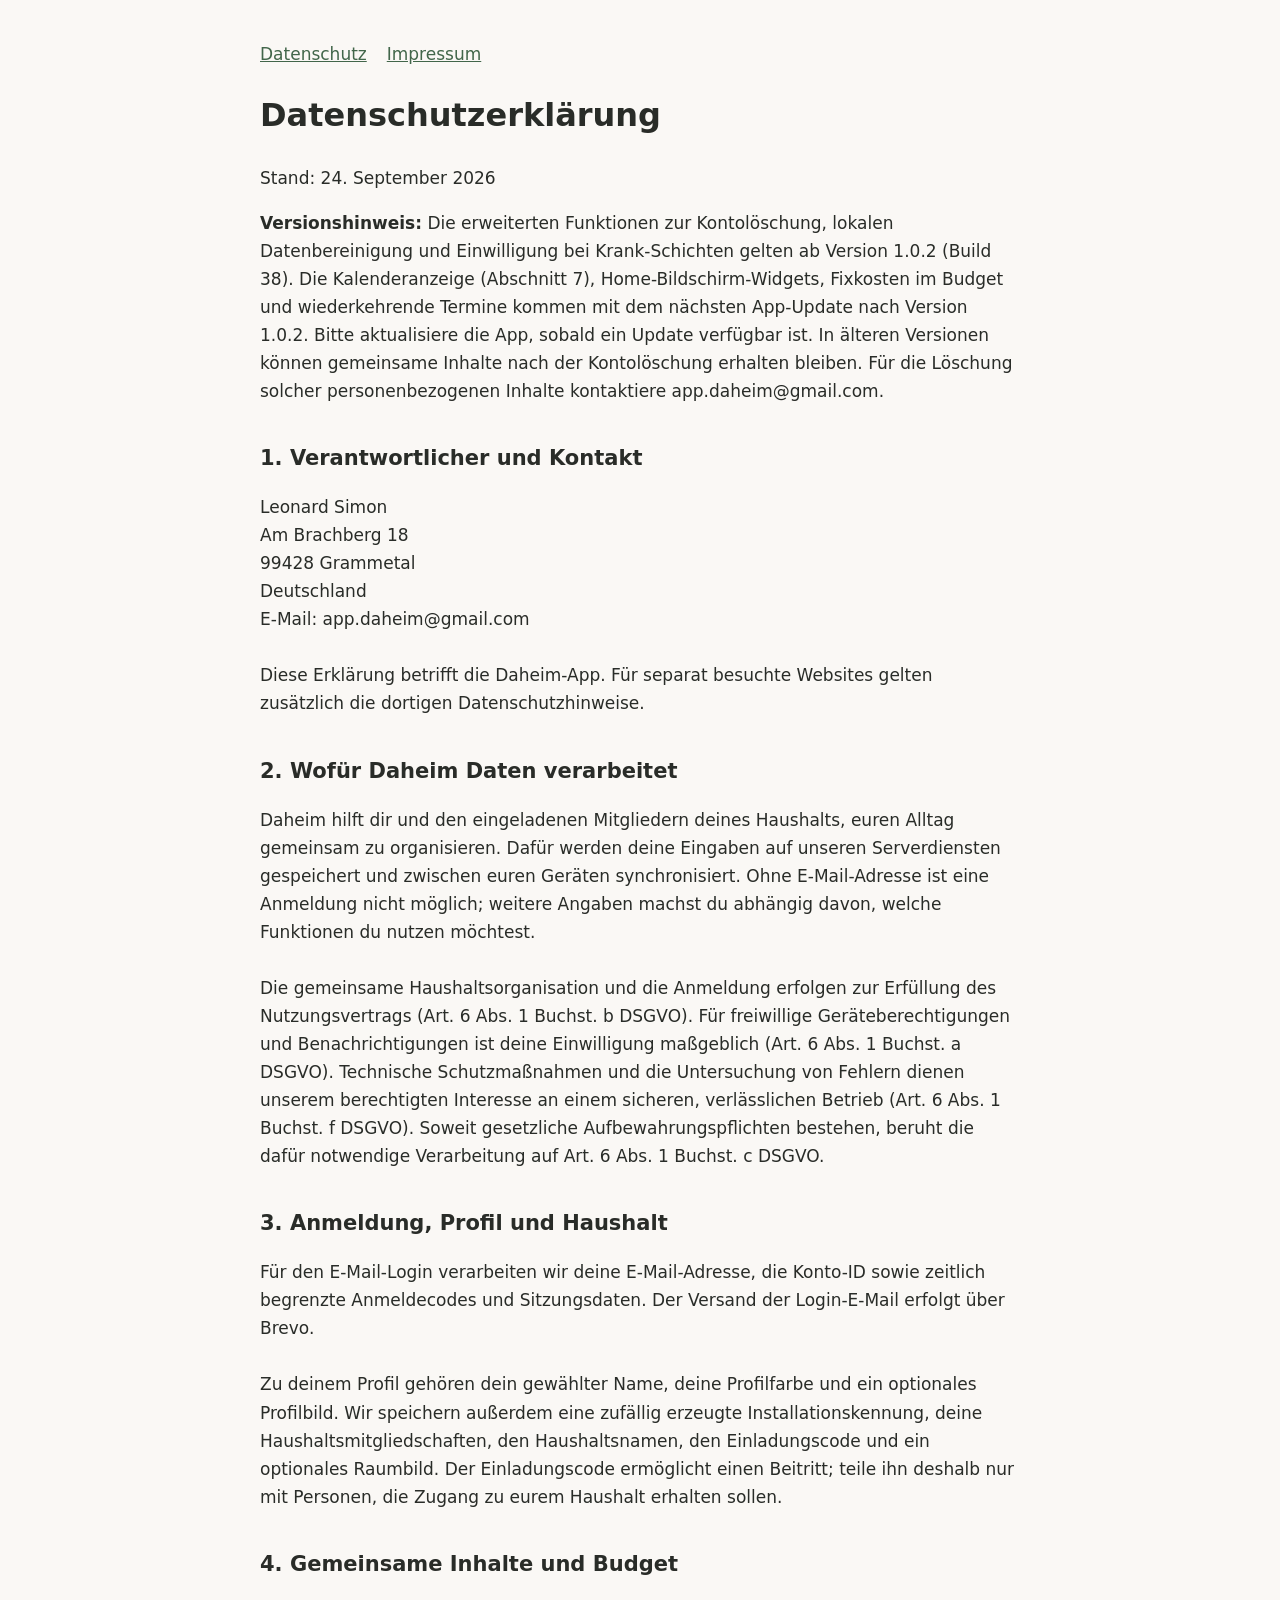
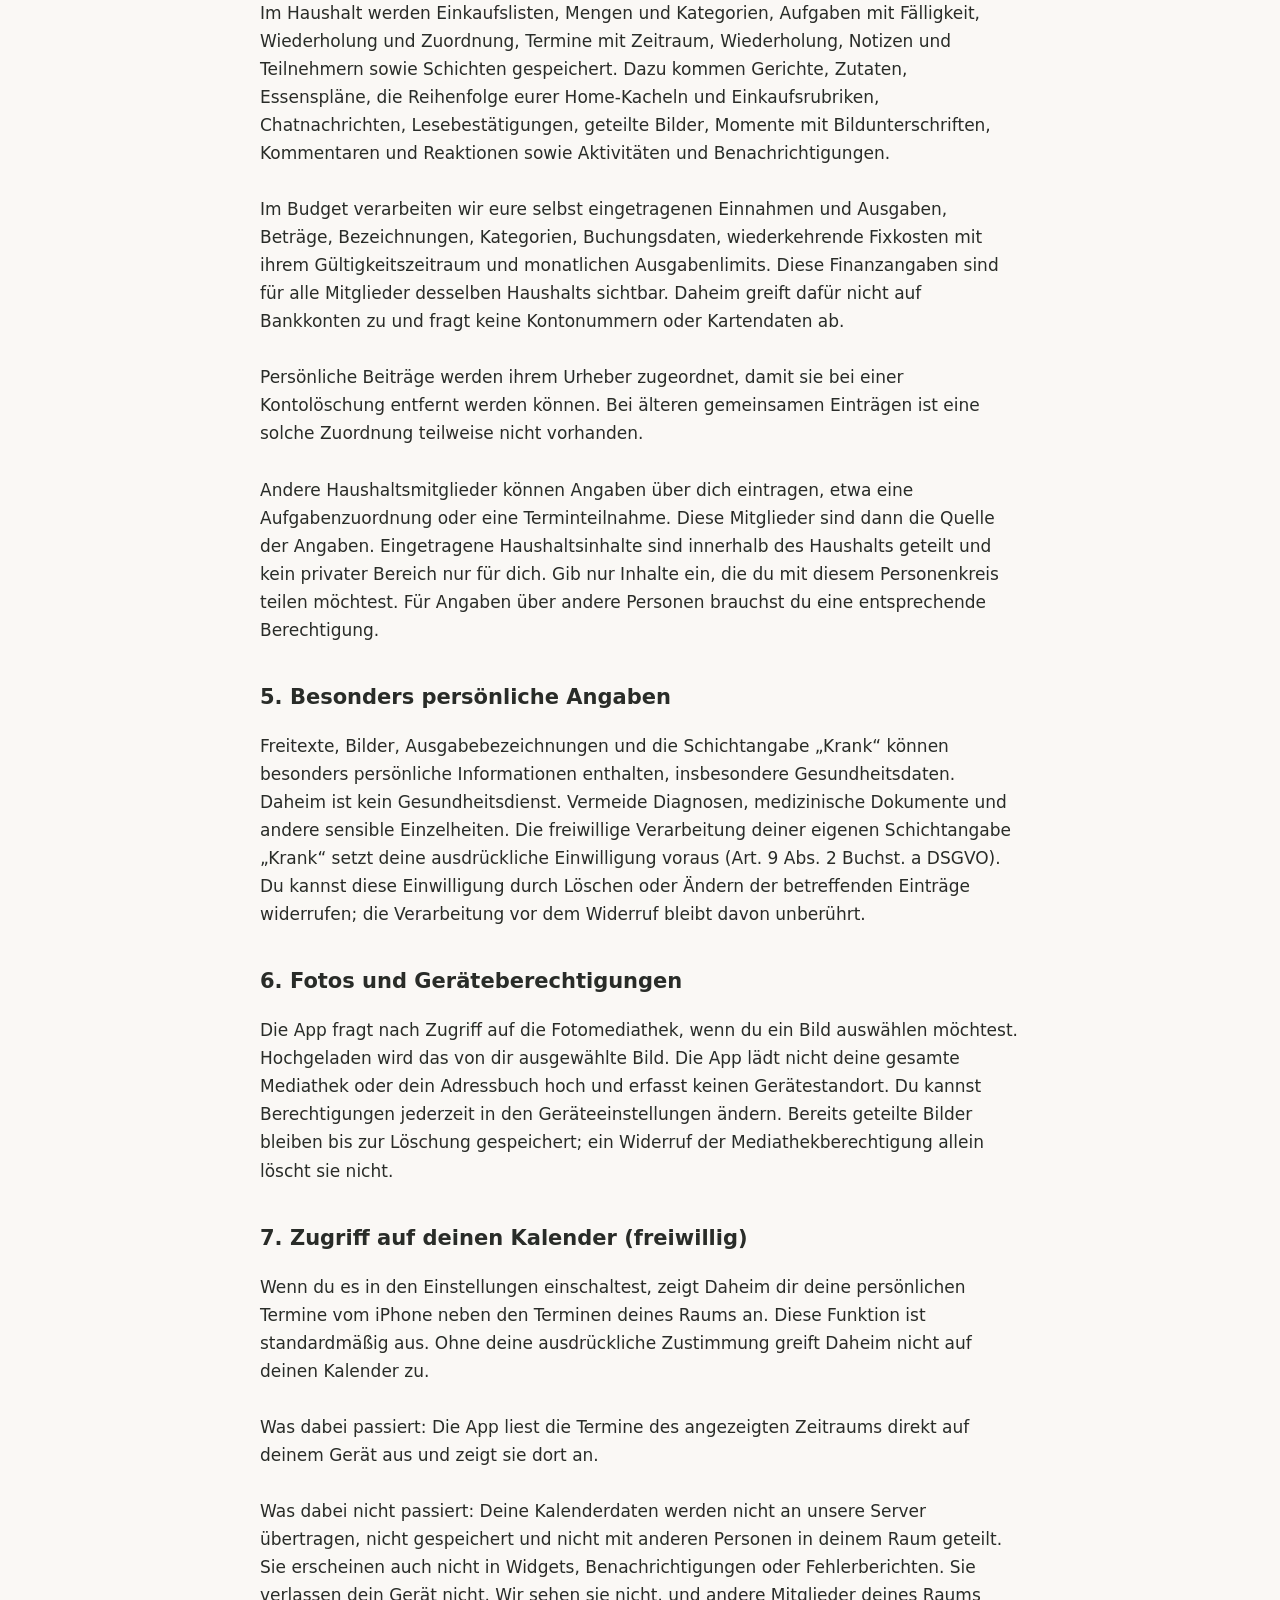
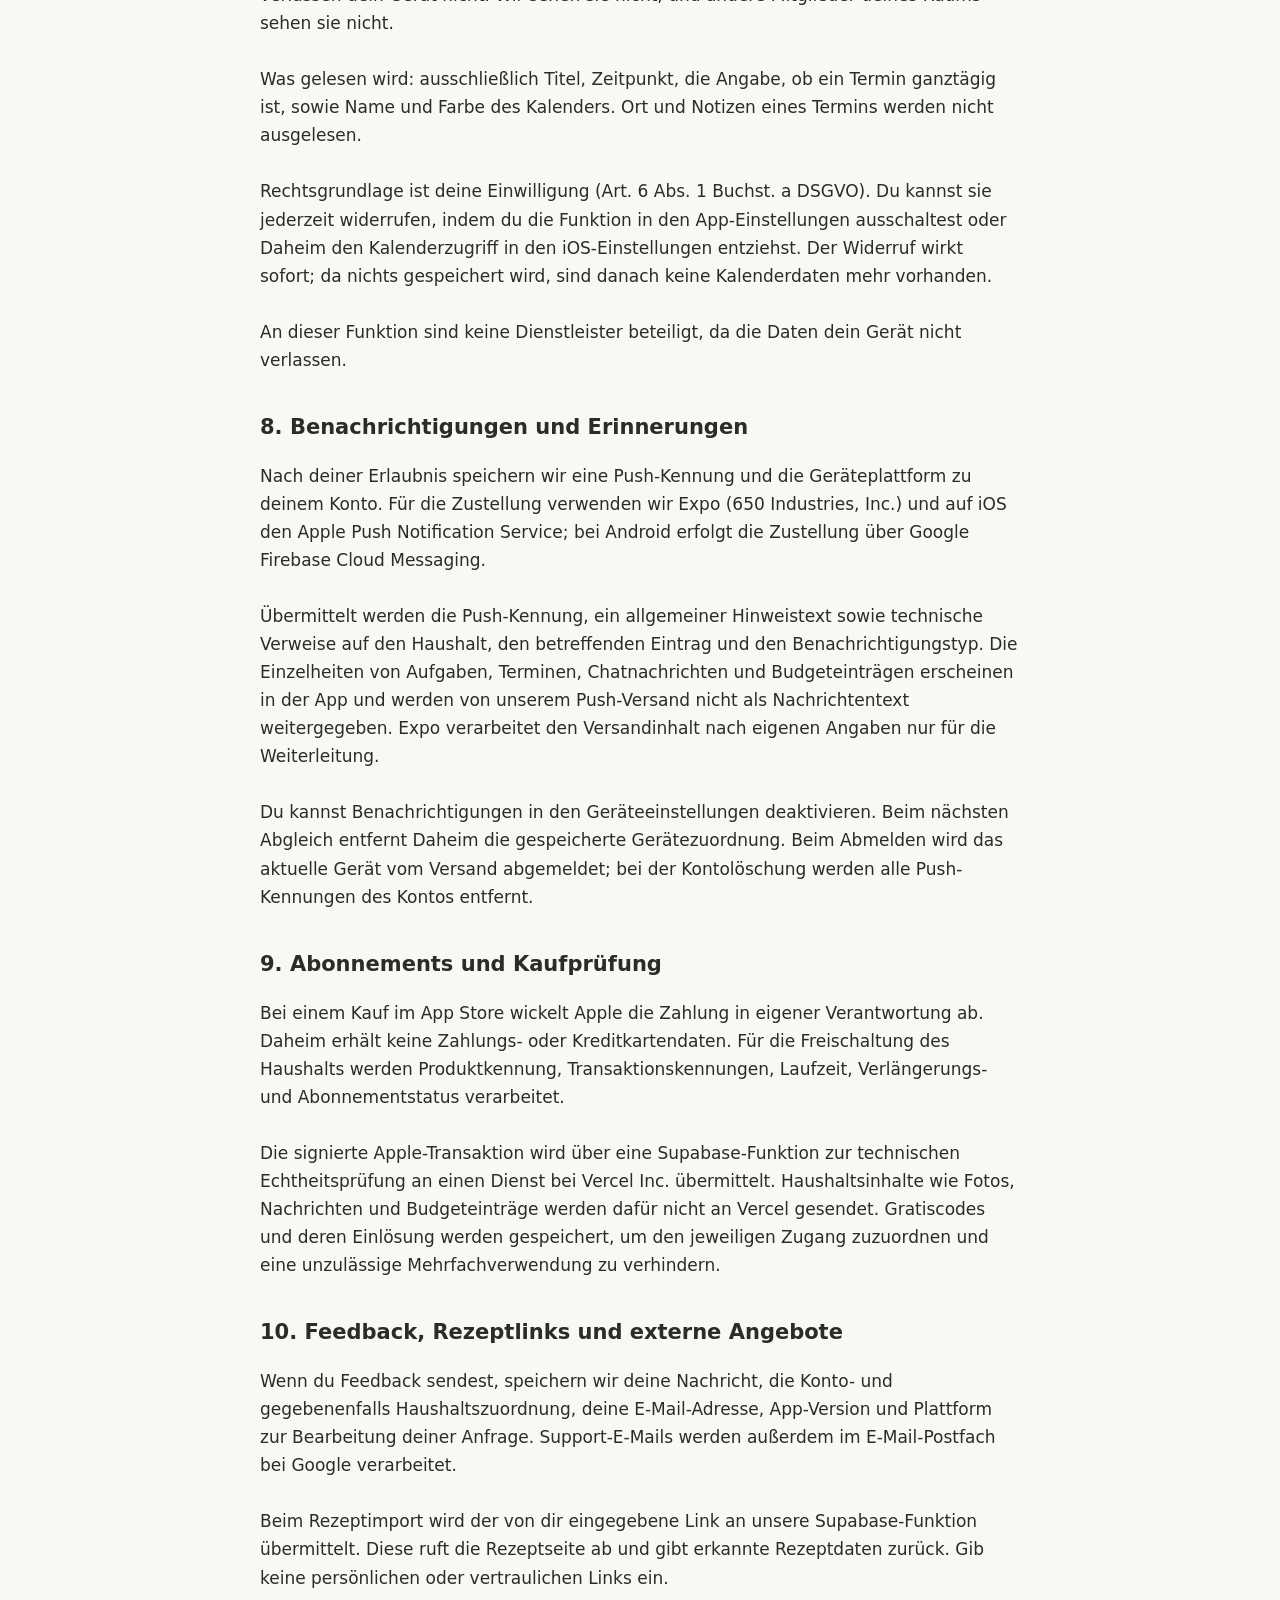
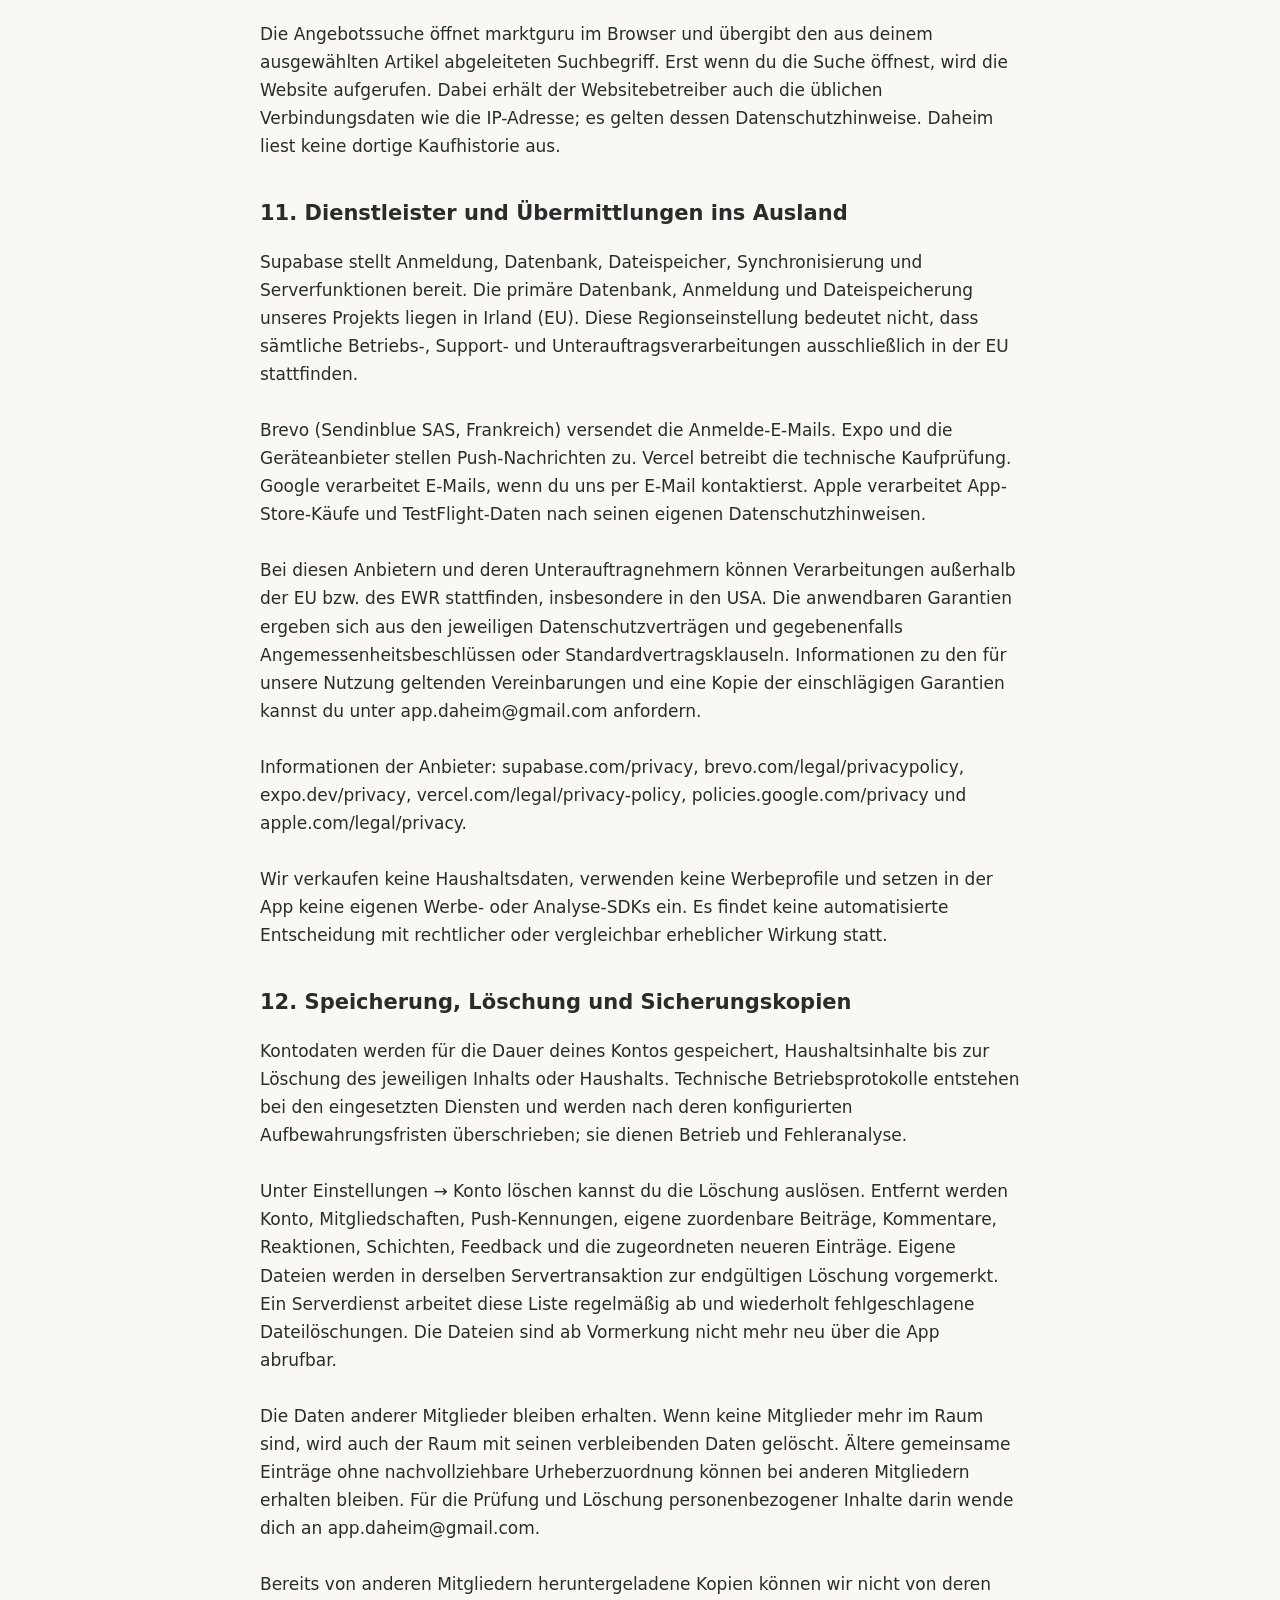
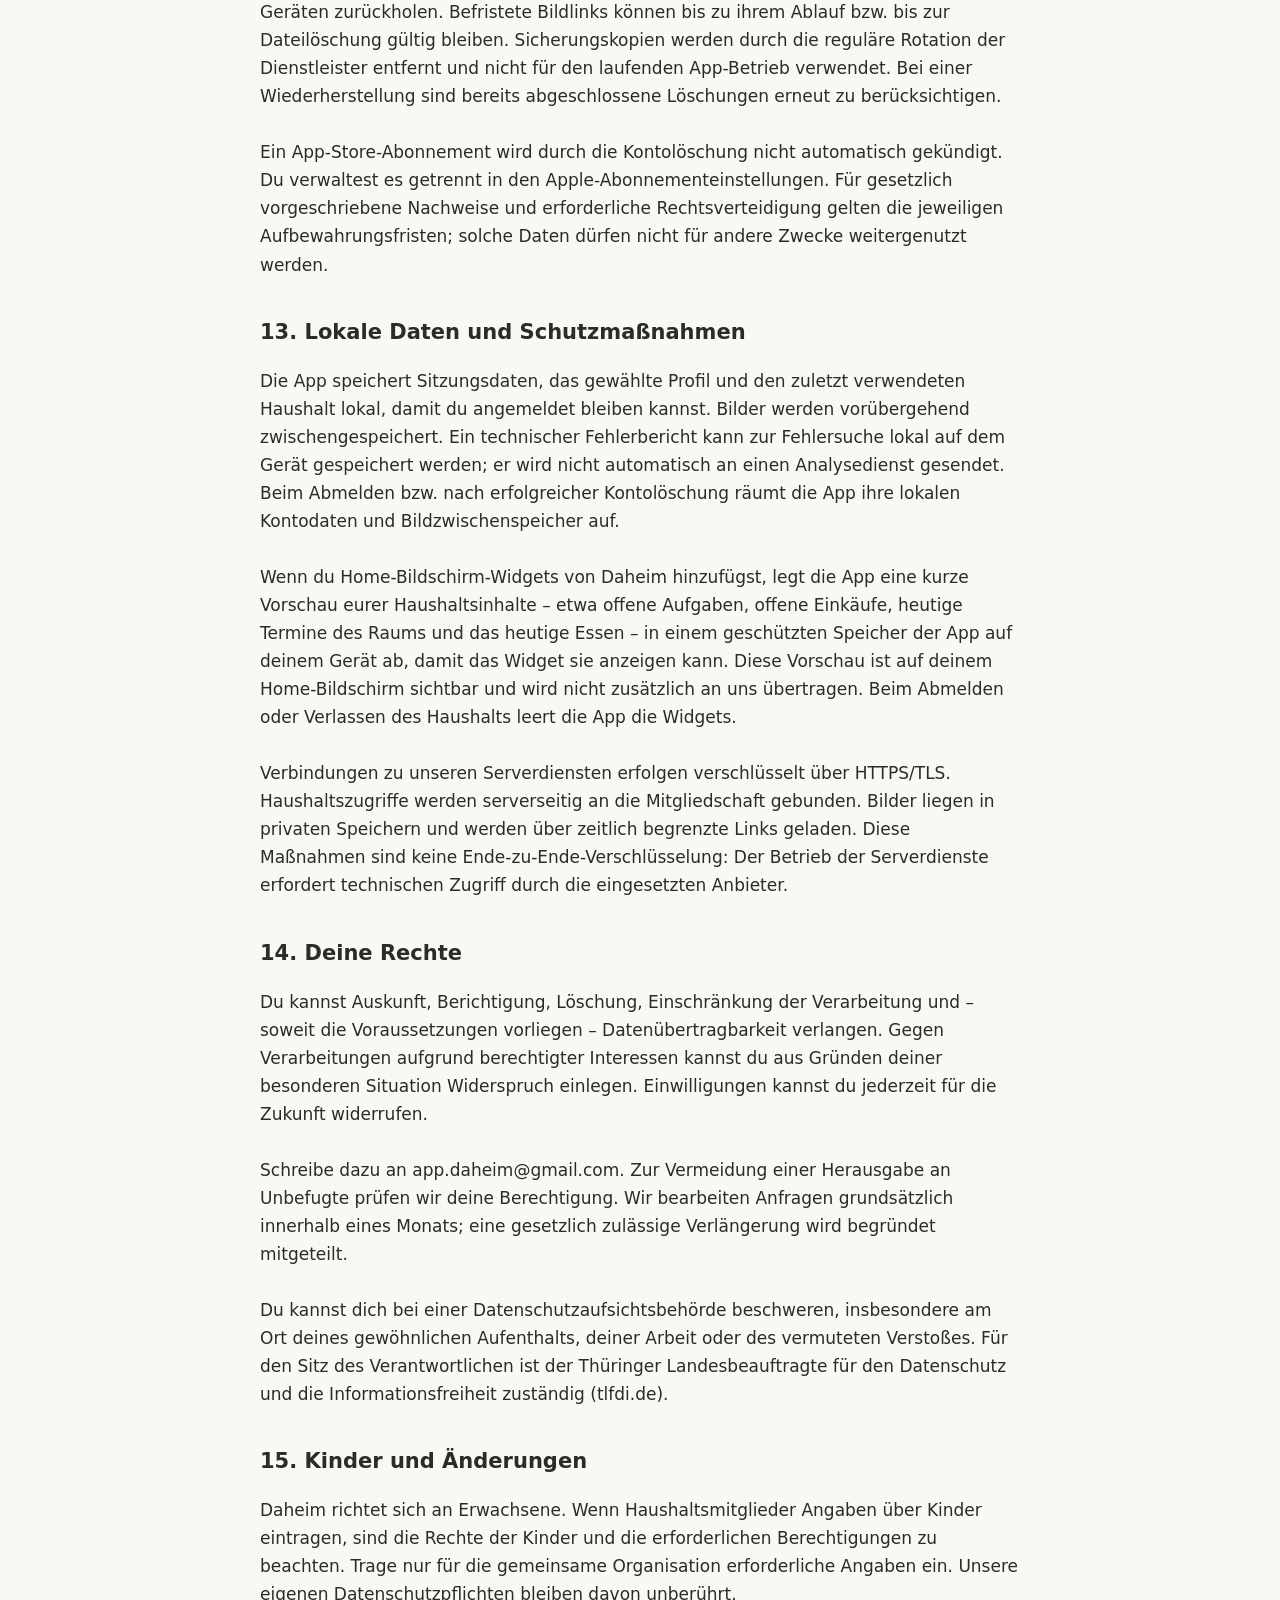
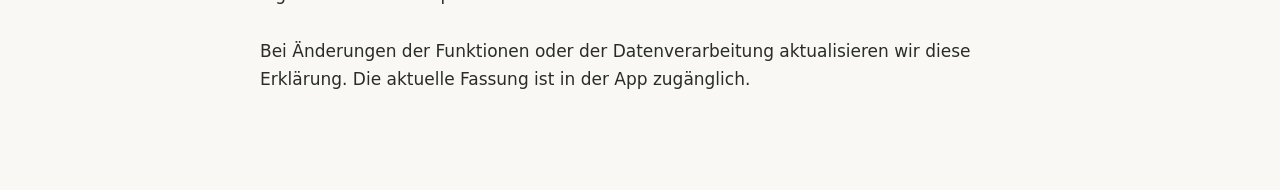
==== index.html @ d1331384 "Startseite = aktuelle Datenschutzerklaerung (Stand 24.09.2026) Co-Authored-By: Claude Opus 5.5 <nore" ====
<!doctype html><html lang="de"><head><meta charset="utf-8"><meta name="viewport" content="width=device-width,initial-scale=1"><meta name="robots" content="noindex"><title>Daheim – Datenschutzerklärung</title><style>body{margin:0;background:#faf8f5;color:#292c28;font:17px/1.65 system-ui,sans-serif}main{max-width:760px;margin:auto;padding:40px 24px 80px}h1{font-size:32px}h2{margin-top:36px;font-size:21px}p{white-space:pre-line;overflow-wrap:anywhere}nav a{color:#42664a;margin-right:20px}</style></head><body><main><nav><a href="datenschutz.html">Datenschutz</a><a href="impressum.html">Impressum</a></nav><h1>Datenschutzerklärung</h1><p>Stand: 24. September 2026</p><p><strong>Versionshinweis:</strong> Die erweiterten Funktionen zur Kontolöschung, lokalen Datenbereinigung und Einwilligung bei Krank-Schichten gelten ab Version 1.0.2 (Build 38). Die Kalenderanzeige (Abschnitt 7), Home-Bildschirm-Widgets, Fixkosten im Budget und wiederkehrende Termine kommen mit dem nächsten App-Update nach Version 1.0.2. Bitte aktualisiere die App, sobald ein Update verfügbar ist. In älteren Versionen können gemeinsame Inhalte nach der Kontolöschung erhalten bleiben. Für die Löschung solcher personenbezogenen Inhalte kontaktiere app.daheim@gmail.com.</p><section><h2>1. Verantwortlicher und Kontakt</h2><p>Leonard Simon
Am Brachberg 18
99428 Grammetal
Deutschland
E-Mail: app.daheim@gmail.com

Diese Erklärung betrifft die Daheim-App. Für separat besuchte Websites gelten zusätzlich die dortigen Datenschutzhinweise.</p></section><section><h2>2. Wofür Daheim Daten verarbeitet</h2><p>Daheim hilft dir und den eingeladenen Mitgliedern deines Haushalts, euren Alltag gemeinsam zu organisieren. Dafür werden deine Eingaben auf unseren Serverdiensten gespeichert und zwischen euren Geräten synchronisiert. Ohne E-Mail-Adresse ist eine Anmeldung nicht möglich; weitere Angaben machst du abhängig davon, welche Funktionen du nutzen möchtest.

Die gemeinsame Haushaltsorganisation und die Anmeldung erfolgen zur Erfüllung des Nutzungsvertrags (Art. 6 Abs. 1 Buchst. b DSGVO). Für freiwillige Geräteberechtigungen und Benachrichtigungen ist deine Einwilligung maßgeblich (Art. 6 Abs. 1 Buchst. a DSGVO). Technische Schutzmaßnahmen und die Untersuchung von Fehlern dienen unserem berechtigten Interesse an einem sicheren, verlässlichen Betrieb (Art. 6 Abs. 1 Buchst. f DSGVO). Soweit gesetzliche Aufbewahrungspflichten bestehen, beruht die dafür notwendige Verarbeitung auf Art. 6 Abs. 1 Buchst. c DSGVO.</p></section><section><h2>3. Anmeldung, Profil und Haushalt</h2><p>Für den E-Mail-Login verarbeiten wir deine E-Mail-Adresse, die Konto-ID sowie zeitlich begrenzte Anmeldecodes und Sitzungsdaten. Der Versand der Login-E-Mail erfolgt über Brevo.

Zu deinem Profil gehören dein gewählter Name, deine Profilfarbe und ein optionales Profilbild. Wir speichern außerdem eine zufällig erzeugte Installationskennung, deine Haushaltsmitgliedschaften, den Haushaltsnamen, den Einladungscode und ein optionales Raumbild. Der Einladungscode ermöglicht einen Beitritt; teile ihn deshalb nur mit Personen, die Zugang zu eurem Haushalt erhalten sollen.</p></section><section><h2>4. Gemeinsame Inhalte und Budget</h2><p>Im Haushalt werden Einkaufslisten, Mengen und Kategorien, Aufgaben mit Fälligkeit, Wiederholung und Zuordnung, Termine mit Zeitraum, Wiederholung, Notizen und Teilnehmern sowie Schichten gespeichert. Dazu kommen Gerichte, Zutaten, Essenspläne, die Reihenfolge eurer Home-Kacheln und Einkaufsrubriken, Chatnachrichten, Lesebestätigungen, geteilte Bilder, Momente mit Bildunterschriften, Kommentaren und Reaktionen sowie Aktivitäten und Benachrichtigungen.

Im Budget verarbeiten wir eure selbst eingetragenen Einnahmen und Ausgaben, Beträge, Bezeichnungen, Kategorien, Buchungsdaten, wiederkehrende Fixkosten mit ihrem Gültigkeitszeitraum und monatlichen Ausgabenlimits. Diese Finanzangaben sind für alle Mitglieder desselben Haushalts sichtbar. Daheim greift dafür nicht auf Bankkonten zu und fragt keine Kontonummern oder Kartendaten ab.

Persönliche Beiträge werden ihrem Urheber zugeordnet, damit sie bei einer Kontolöschung entfernt werden können. Bei älteren gemeinsamen Einträgen ist eine solche Zuordnung teilweise nicht vorhanden.

Andere Haushaltsmitglieder können Angaben über dich eintragen, etwa eine Aufgabenzuordnung oder eine Terminteilnahme. Diese Mitglieder sind dann die Quelle der Angaben. Eingetragene Haushaltsinhalte sind innerhalb des Haushalts geteilt und kein privater Bereich nur für dich. Gib nur Inhalte ein, die du mit diesem Personenkreis teilen möchtest. Für Angaben über andere Personen brauchst du eine entsprechende Berechtigung.</p></section><section><h2>5. Besonders persönliche Angaben</h2><p>Freitexte, Bilder, Ausgabebezeichnungen und die Schichtangabe „Krank“ können besonders persönliche Informationen enthalten, insbesondere Gesundheitsdaten. Daheim ist kein Gesundheitsdienst. Vermeide Diagnosen, medizinische Dokumente und andere sensible Einzelheiten. Die freiwillige Verarbeitung deiner eigenen Schichtangabe „Krank“ setzt deine ausdrückliche Einwilligung voraus (Art. 9 Abs. 2 Buchst. a DSGVO). Du kannst diese Einwilligung durch Löschen oder Ändern der betreffenden Einträge widerrufen; die Verarbeitung vor dem Widerruf bleibt davon unberührt.</p></section><section><h2>6. Fotos und Geräteberechtigungen</h2><p>Die App fragt nach Zugriff auf die Fotomediathek, wenn du ein Bild auswählen möchtest. Hochgeladen wird das von dir ausgewählte Bild. Die App lädt nicht deine gesamte Mediathek oder dein Adressbuch hoch und erfasst keinen Gerätestandort. Du kannst Berechtigungen jederzeit in den Geräteeinstellungen ändern. Bereits geteilte Bilder bleiben bis zur Löschung gespeichert; ein Widerruf der Mediathekberechtigung allein löscht sie nicht.</p></section><section><h2>7. Zugriff auf deinen Kalender (freiwillig)</h2><p>Wenn du es in den Einstellungen einschaltest, zeigt Daheim dir deine persönlichen Termine vom iPhone neben den Terminen deines Raums an. Diese Funktion ist standardmäßig aus. Ohne deine ausdrückliche Zustimmung greift Daheim nicht auf deinen Kalender zu.

Was dabei passiert: Die App liest die Termine des angezeigten Zeitraums direkt auf deinem Gerät aus und zeigt sie dort an.

Was dabei nicht passiert: Deine Kalenderdaten werden nicht an unsere Server übertragen, nicht gespeichert und nicht mit anderen Personen in deinem Raum geteilt. Sie erscheinen auch nicht in Widgets, Benachrichtigungen oder Fehlerberichten. Sie verlassen dein Gerät nicht. Wir sehen sie nicht, und andere Mitglieder deines Raums sehen sie nicht.

Was gelesen wird: ausschließlich Titel, Zeitpunkt, die Angabe, ob ein Termin ganztägig ist, sowie Name und Farbe des Kalenders. Ort und Notizen eines Termins werden nicht ausgelesen.

Rechtsgrundlage ist deine Einwilligung (Art. 6 Abs. 1 Buchst. a DSGVO). Du kannst sie jederzeit widerrufen, indem du die Funktion in den App-Einstellungen ausschaltest oder Daheim den Kalenderzugriff in den iOS-Einstellungen entziehst. Der Widerruf wirkt sofort; da nichts gespeichert wird, sind danach keine Kalenderdaten mehr vorhanden.

An dieser Funktion sind keine Dienstleister beteiligt, da die Daten dein Gerät nicht verlassen.</p></section><section><h2>8. Benachrichtigungen und Erinnerungen</h2><p>Nach deiner Erlaubnis speichern wir eine Push-Kennung und die Geräteplattform zu deinem Konto. Für die Zustellung verwenden wir Expo (650 Industries, Inc.) und auf iOS den Apple Push Notification Service; bei Android erfolgt die Zustellung über Google Firebase Cloud Messaging.

Übermittelt werden die Push-Kennung, ein allgemeiner Hinweistext sowie technische Verweise auf den Haushalt, den betreffenden Eintrag und den Benachrichtigungstyp. Die Einzelheiten von Aufgaben, Terminen, Chatnachrichten und Budgeteinträgen erscheinen in der App und werden von unserem Push-Versand nicht als Nachrichtentext weitergegeben. Expo verarbeitet den Versandinhalt nach eigenen Angaben nur für die Weiterleitung.

Du kannst Benachrichtigungen in den Geräteeinstellungen deaktivieren. Beim nächsten Abgleich entfernt Daheim die gespeicherte Gerätezuordnung. Beim Abmelden wird das aktuelle Gerät vom Versand abgemeldet; bei der Kontolöschung werden alle Push-Kennungen des Kontos entfernt.</p></section><section><h2>9. Abonnements und Kaufprüfung</h2><p>Bei einem Kauf im App Store wickelt Apple die Zahlung in eigener Verantwortung ab. Daheim erhält keine Zahlungs- oder Kreditkartendaten. Für die Freischaltung des Haushalts werden Produktkennung, Transaktionskennungen, Laufzeit, Verlängerungs- und Abonnementstatus verarbeitet.

Die signierte Apple-Transaktion wird über eine Supabase-Funktion zur technischen Echtheitsprüfung an einen Dienst bei Vercel Inc. übermittelt. Haushaltsinhalte wie Fotos, Nachrichten und Budgeteinträge werden dafür nicht an Vercel gesendet. Gratiscodes und deren Einlösung werden gespeichert, um den jeweiligen Zugang zuzuordnen und eine unzulässige Mehrfachverwendung zu verhindern.</p></section><section><h2>10. Feedback, Rezeptlinks und externe Angebote</h2><p>Wenn du Feedback sendest, speichern wir deine Nachricht, die Konto- und gegebenenfalls Haushaltszuordnung, deine E-Mail-Adresse, App-Version und Plattform zur Bearbeitung deiner Anfrage. Support-E-Mails werden außerdem im E-Mail-Postfach bei Google verarbeitet.

Beim Rezeptimport wird der von dir eingegebene Link an unsere Supabase-Funktion übermittelt. Diese ruft die Rezeptseite ab und gibt erkannte Rezeptdaten zurück. Gib keine persönlichen oder vertraulichen Links ein.

Die Angebotssuche öffnet marktguru im Browser und übergibt den aus deinem ausgewählten Artikel abgeleiteten Suchbegriff. Erst wenn du die Suche öffnest, wird die Website aufgerufen. Dabei erhält der Websitebetreiber auch die üblichen Verbindungsdaten wie die IP-Adresse; es gelten dessen Datenschutzhinweise. Daheim liest keine dortige Kaufhistorie aus.</p></section><section><h2>11. Dienstleister und Übermittlungen ins Ausland</h2><p>Supabase stellt Anmeldung, Datenbank, Dateispeicher, Synchronisierung und Serverfunktionen bereit. Die primäre Datenbank, Anmeldung und Dateispeicherung unseres Projekts liegen in Irland (EU). Diese Regionseinstellung bedeutet nicht, dass sämtliche Betriebs-, Support- und Unterauftragsverarbeitungen ausschließlich in der EU stattfinden.

Brevo (Sendinblue SAS, Frankreich) versendet die Anmelde-E-Mails. Expo und die Geräteanbieter stellen Push-Nachrichten zu. Vercel betreibt die technische Kaufprüfung. Google verarbeitet E-Mails, wenn du uns per E-Mail kontaktierst. Apple verarbeitet App-Store-Käufe und TestFlight-Daten nach seinen eigenen Datenschutzhinweisen.

Bei diesen Anbietern und deren Unterauftragnehmern können Verarbeitungen außerhalb der EU bzw. des EWR stattfinden, insbesondere in den USA. Die anwendbaren Garantien ergeben sich aus den jeweiligen Datenschutzverträgen und gegebenenfalls Angemessenheitsbeschlüssen oder Standardvertragsklauseln. Informationen zu den für unsere Nutzung geltenden Vereinbarungen und eine Kopie der einschlägigen Garantien kannst du unter app.daheim@gmail.com anfordern.

Informationen der Anbieter: supabase.com/privacy, brevo.com/legal/privacypolicy, expo.dev/privacy, vercel.com/legal/privacy-policy, policies.google.com/privacy und apple.com/legal/privacy.

Wir verkaufen keine Haushaltsdaten, verwenden keine Werbeprofile und setzen in der App keine eigenen Werbe- oder Analyse-SDKs ein. Es findet keine automatisierte Entscheidung mit rechtlicher oder vergleichbar erheblicher Wirkung statt.</p></section><section><h2>12. Speicherung, Löschung und Sicherungskopien</h2><p>Kontodaten werden für die Dauer deines Kontos gespeichert, Haushaltsinhalte bis zur Löschung des jeweiligen Inhalts oder Haushalts. Technische Betriebsprotokolle entstehen bei den eingesetzten Diensten und werden nach deren konfigurierten Aufbewahrungsfristen überschrieben; sie dienen Betrieb und Fehleranalyse.

Unter Einstellungen → Konto löschen kannst du die Löschung auslösen. Entfernt werden Konto, Mitgliedschaften, Push-Kennungen, eigene zuordenbare Beiträge, Kommentare, Reaktionen, Schichten, Feedback und die zugeordneten neueren Einträge. Eigene Dateien werden in derselben Servertransaktion zur endgültigen Löschung vorgemerkt. Ein Serverdienst arbeitet diese Liste regelmäßig ab und wiederholt fehlgeschlagene Dateilöschungen. Die Dateien sind ab Vormerkung nicht mehr neu über die App abrufbar.

Die Daten anderer Mitglieder bleiben erhalten. Wenn keine Mitglieder mehr im Raum sind, wird auch der Raum mit seinen verbleibenden Daten gelöscht. Ältere gemeinsame Einträge ohne nachvollziehbare Urheberzuordnung können bei anderen Mitgliedern erhalten bleiben. Für die Prüfung und Löschung personenbezogener Inhalte darin wende dich an app.daheim@gmail.com.

Bereits von anderen Mitgliedern heruntergeladene Kopien können wir nicht von deren Geräten zurückholen. Befristete Bildlinks können bis zu ihrem Ablauf bzw. bis zur Dateilöschung gültig bleiben. Sicherungskopien werden durch die reguläre Rotation der Dienstleister entfernt und nicht für den laufenden App-Betrieb verwendet. Bei einer Wiederherstellung sind bereits abgeschlossene Löschungen erneut zu berücksichtigen.

Ein App-Store-Abonnement wird durch die Kontolöschung nicht automatisch gekündigt. Du verwaltest es getrennt in den Apple-Abonnementeinstellungen. Für gesetzlich vorgeschriebene Nachweise und erforderliche Rechtsverteidigung gelten die jeweiligen Aufbewahrungsfristen; solche Daten dürfen nicht für andere Zwecke weitergenutzt werden.</p></section><section><h2>13. Lokale Daten und Schutzmaßnahmen</h2><p>Die App speichert Sitzungsdaten, das gewählte Profil und den zuletzt verwendeten Haushalt lokal, damit du angemeldet bleiben kannst. Bilder werden vorübergehend zwischengespeichert. Ein technischer Fehlerbericht kann zur Fehlersuche lokal auf dem Gerät gespeichert werden; er wird nicht automatisch an einen Analysedienst gesendet. Beim Abmelden bzw. nach erfolgreicher Kontolöschung räumt die App ihre lokalen Kontodaten und Bildzwischenspeicher auf.

Wenn du Home-Bildschirm-Widgets von Daheim hinzufügst, legt die App eine kurze Vorschau eurer Haushaltsinhalte – etwa offene Aufgaben, offene Einkäufe, heutige Termine des Raums und das heutige Essen – in einem geschützten Speicher der App auf deinem Gerät ab, damit das Widget sie anzeigen kann. Diese Vorschau ist auf deinem Home-Bildschirm sichtbar und wird nicht zusätzlich an uns übertragen. Beim Abmelden oder Verlassen des Haushalts leert die App die Widgets.

Verbindungen zu unseren Serverdiensten erfolgen verschlüsselt über HTTPS/TLS. Haushaltszugriffe werden serverseitig an die Mitgliedschaft gebunden. Bilder liegen in privaten Speichern und werden über zeitlich begrenzte Links geladen. Diese Maßnahmen sind keine Ende-zu-Ende-Verschlüsselung: Der Betrieb der Serverdienste erfordert technischen Zugriff durch die eingesetzten Anbieter.</p></section><section><h2>14. Deine Rechte</h2><p>Du kannst Auskunft, Berichtigung, Löschung, Einschränkung der Verarbeitung und – soweit die Voraussetzungen vorliegen – Datenübertragbarkeit verlangen. Gegen Verarbeitungen aufgrund berechtigter Interessen kannst du aus Gründen deiner besonderen Situation Widerspruch einlegen. Einwilligungen kannst du jederzeit für die Zukunft widerrufen.

Schreibe dazu an app.daheim@gmail.com. Zur Vermeidung einer Herausgabe an Unbefugte prüfen wir deine Berechtigung. Wir bearbeiten Anfragen grundsätzlich innerhalb eines Monats; eine gesetzlich zulässige Verlängerung wird begründet mitgeteilt.

Du kannst dich bei einer Datenschutzaufsichtsbehörde beschweren, insbesondere am Ort deines gewöhnlichen Aufenthalts, deiner Arbeit oder des vermuteten Verstoßes. Für den Sitz des Verantwortlichen ist der Thüringer Landesbeauftragte für den Datenschutz und die Informationsfreiheit zuständig (tlfdi.de).</p></section><section><h2>15. Kinder und Änderungen</h2><p>Daheim richtet sich an Erwachsene. Wenn Haushaltsmitglieder Angaben über Kinder eintragen, sind die Rechte der Kinder und die erforderlichen Berechtigungen zu beachten. Trage nur für die gemeinsame Organisation erforderliche Angaben ein. Unsere eigenen Datenschutzpflichten bleiben davon unberührt.

Bei Änderungen der Funktionen oder der Datenverarbeitung aktualisieren wir diese Erklärung. Die aktuelle Fassung ist in der App zugänglich.</p></section></main></body></html>
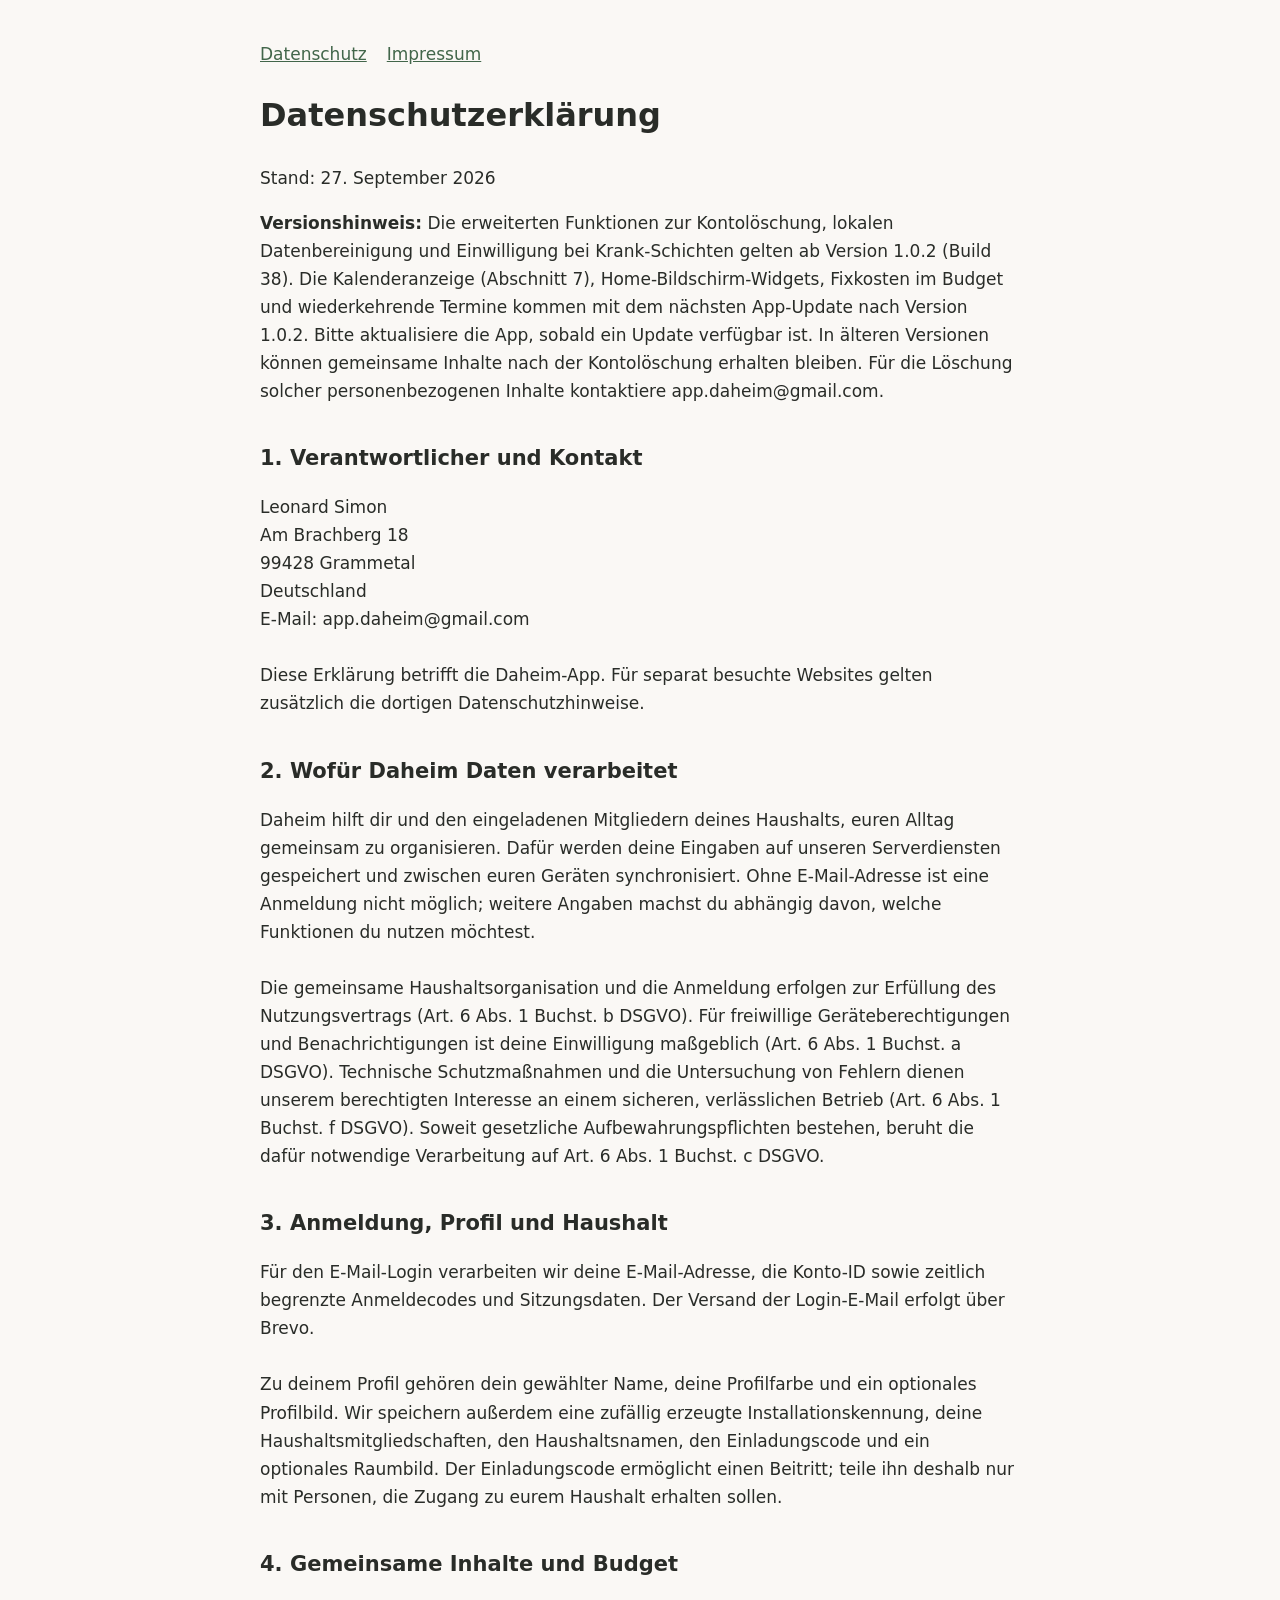
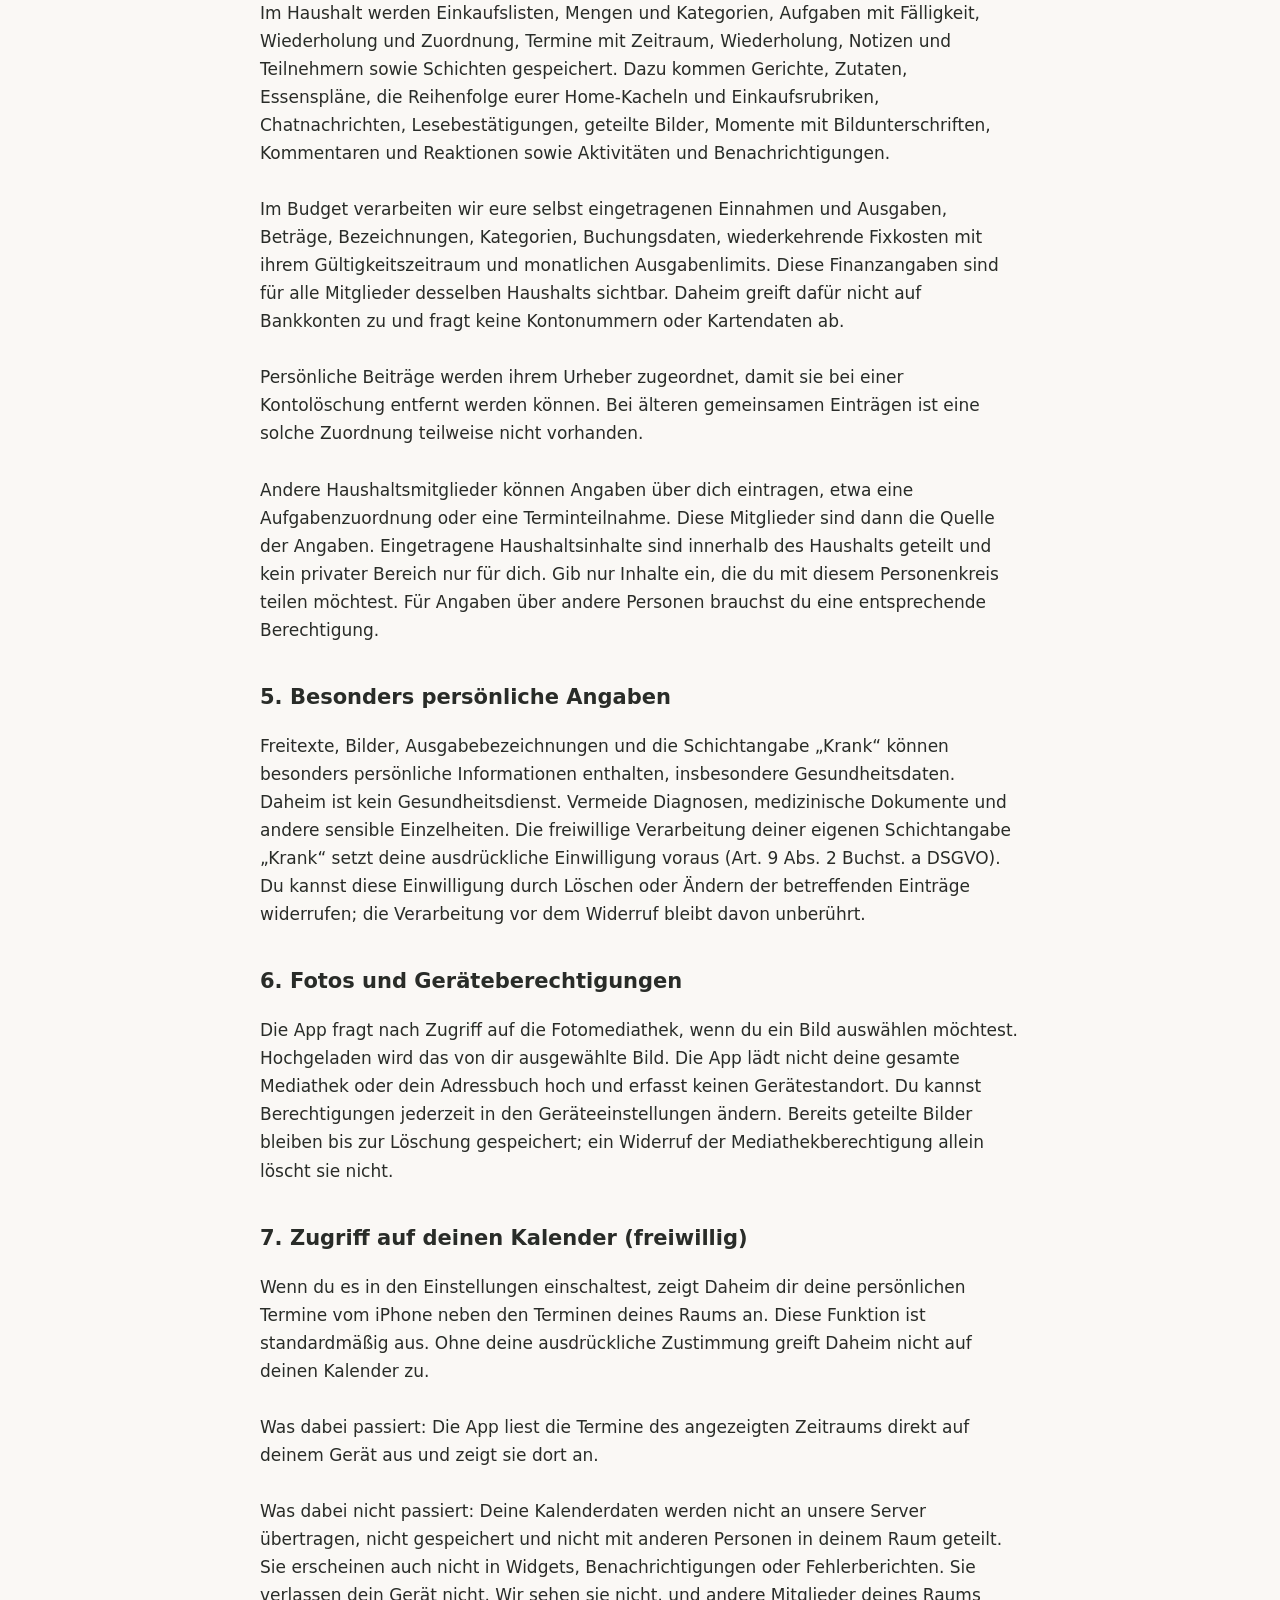
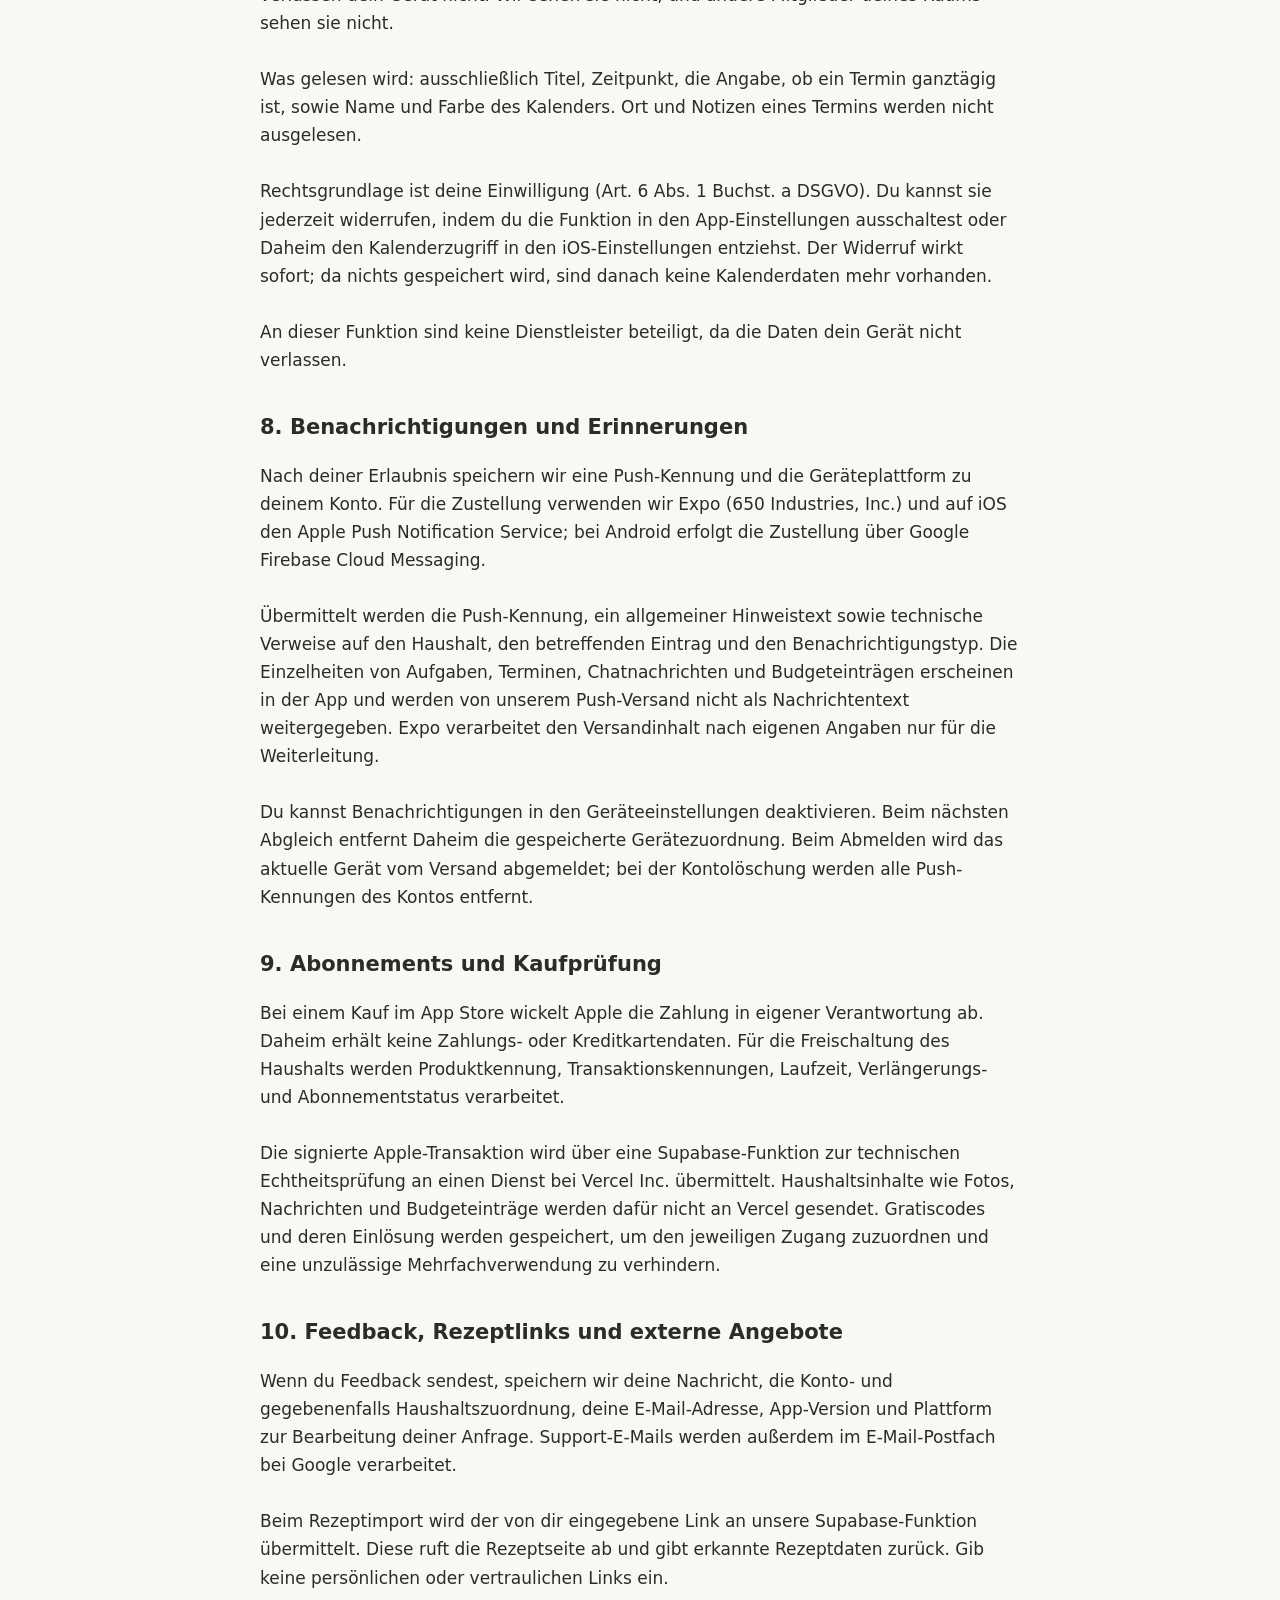
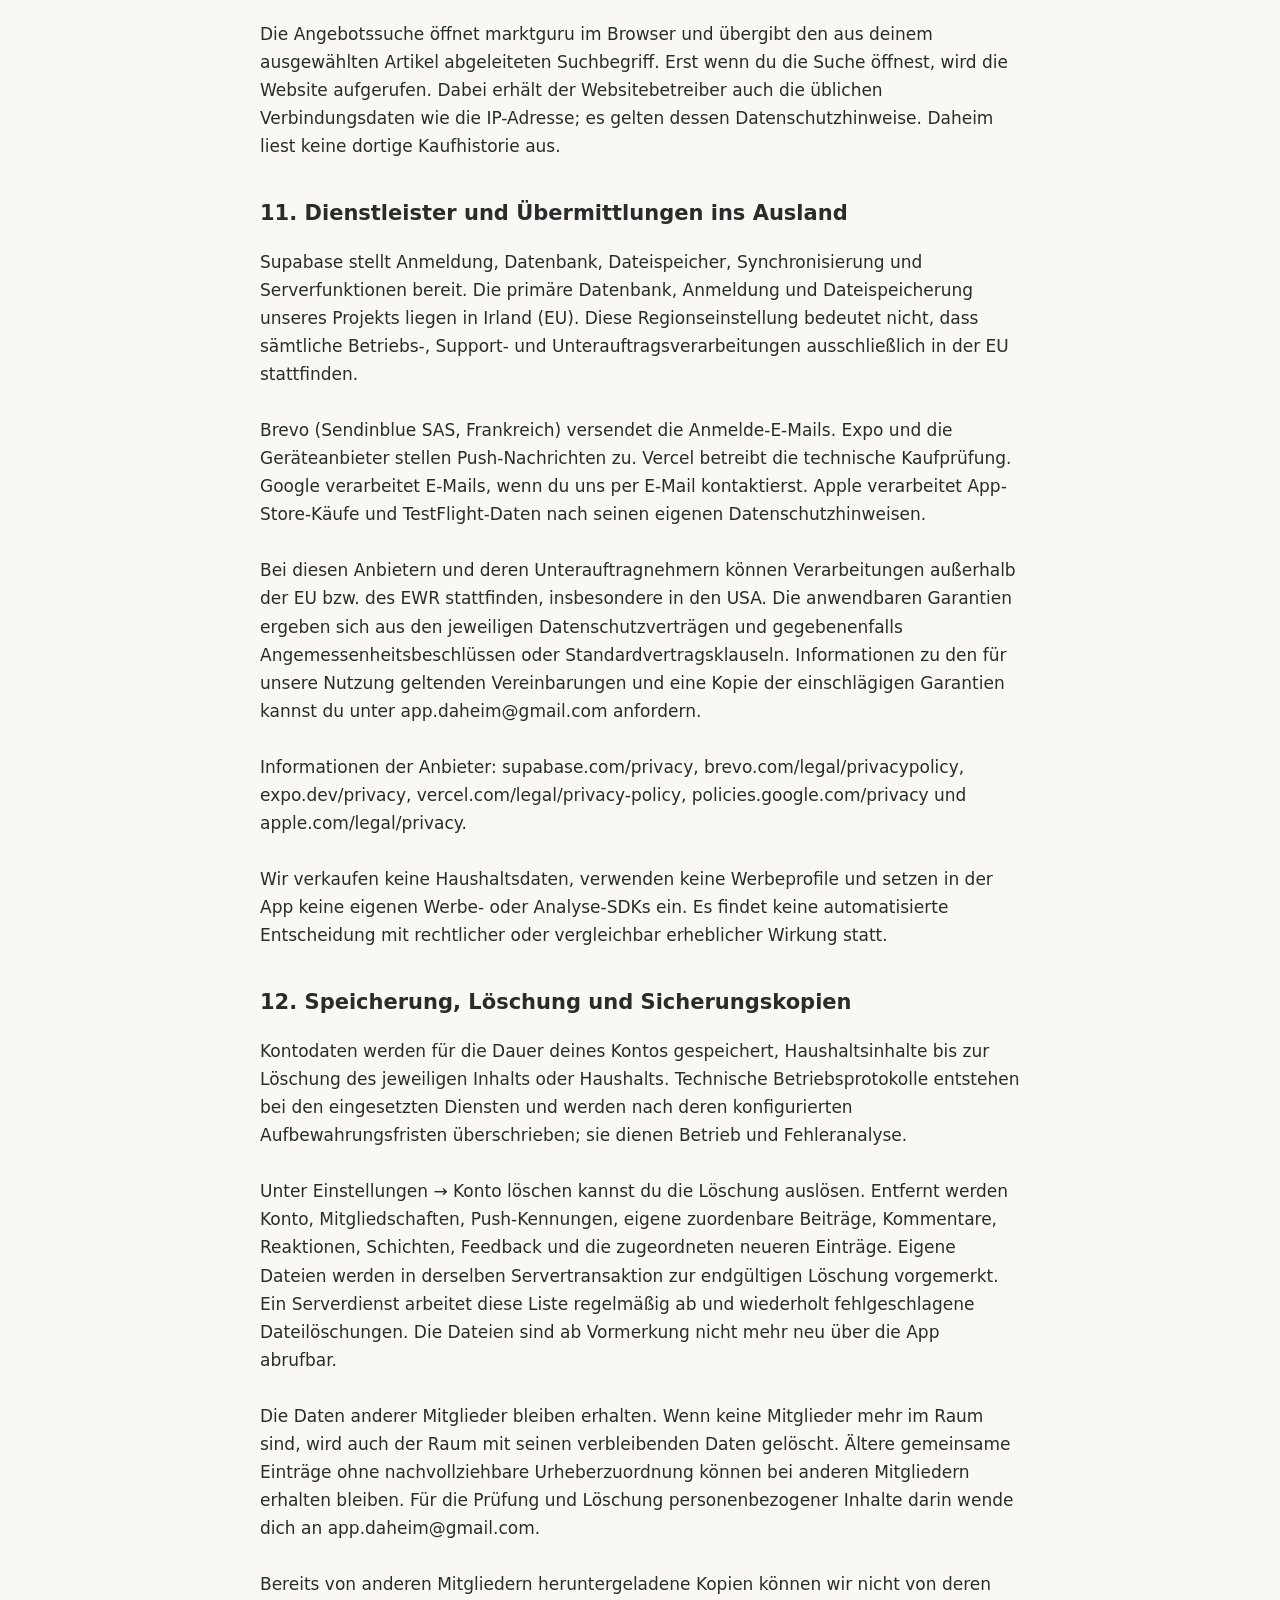
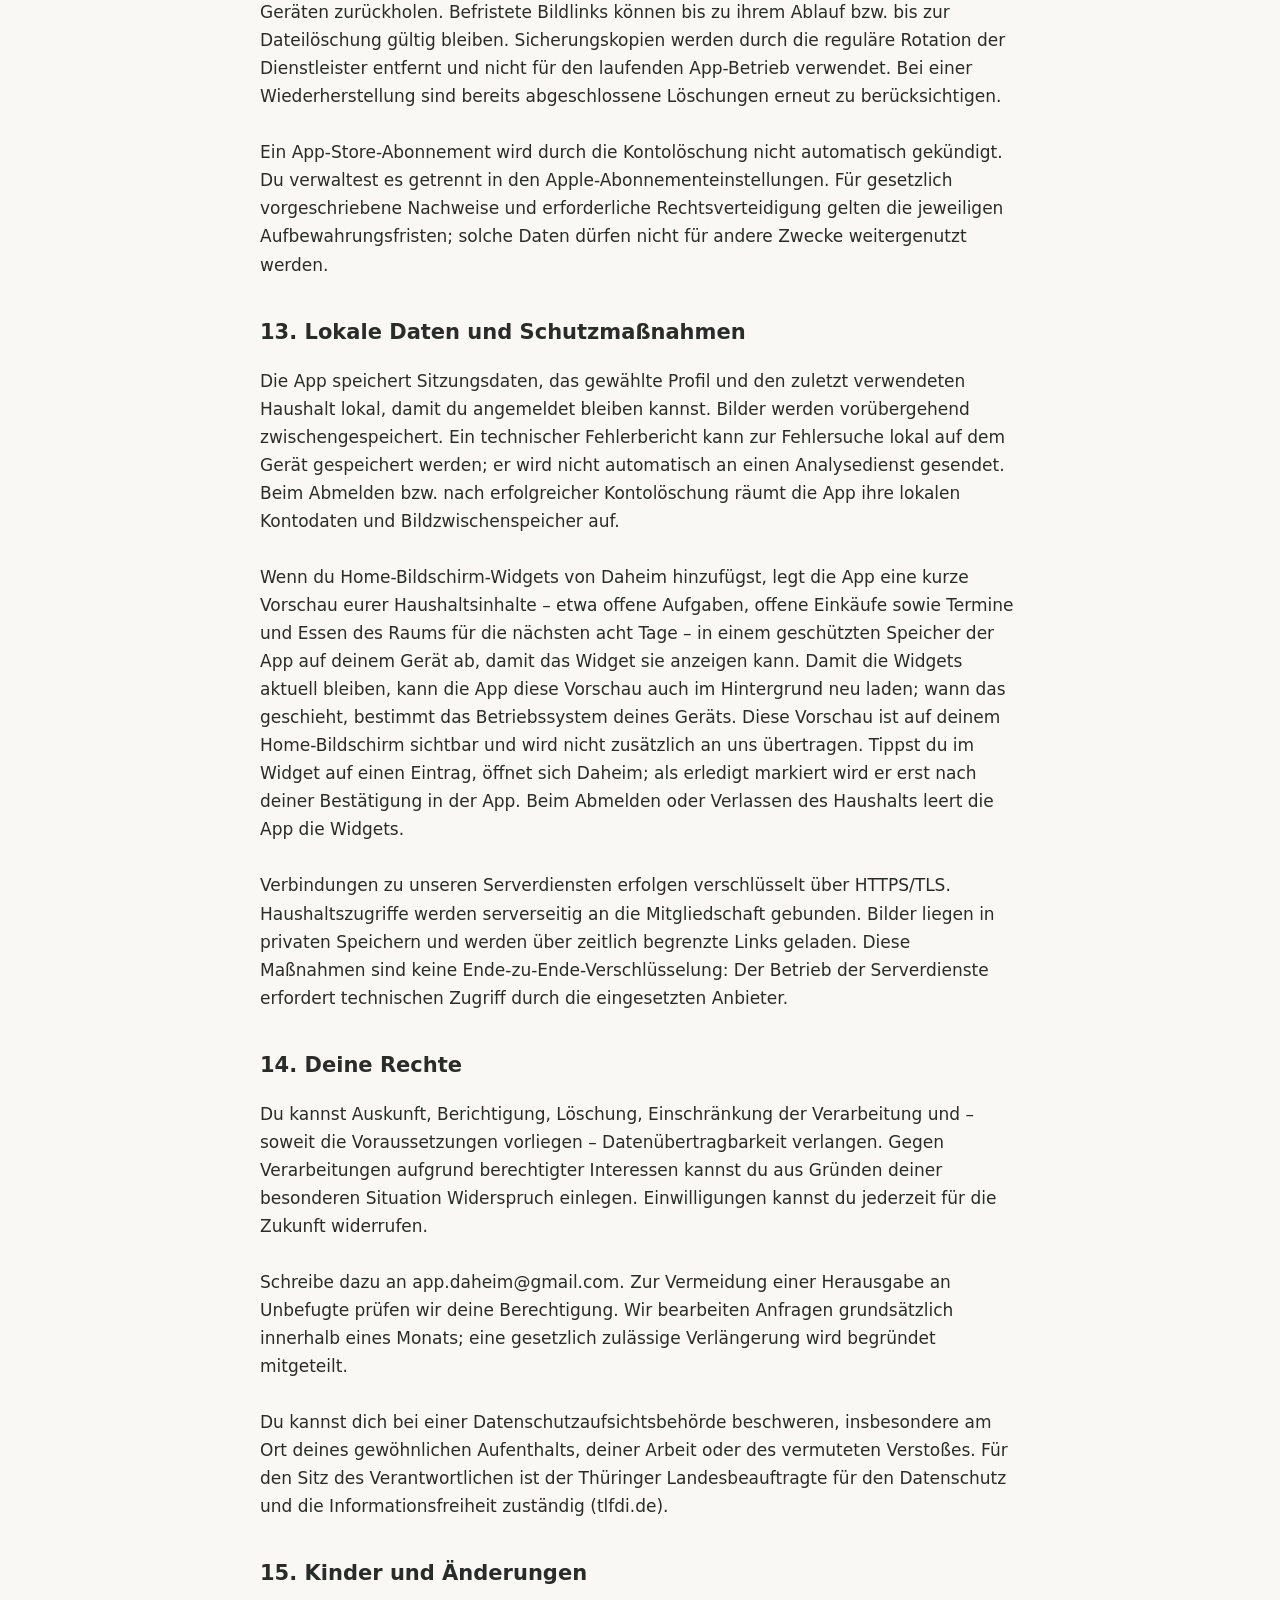
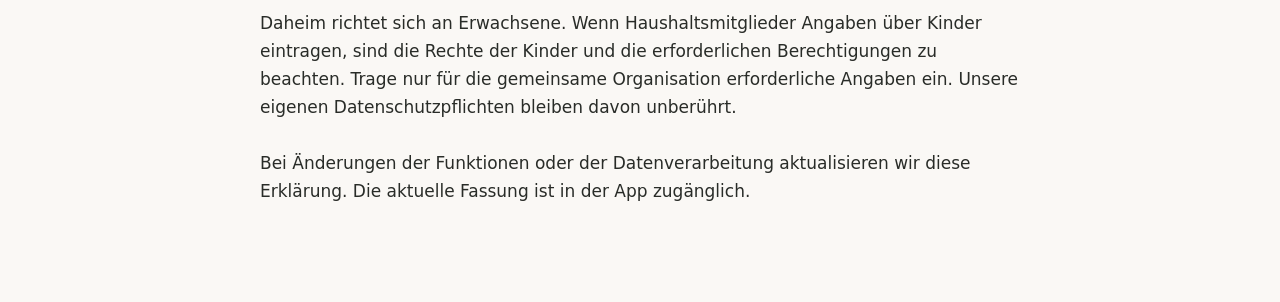
==== commit 134a007b: "Datenschutz: Widgets zeigen acht Tage, Hintergrundaktualisierung und Abhaken mit Bestätigung Co-Auth" ====
--- a/index.html
+++ b/index.html
@@ -1,4 +1,4 @@
-<!doctype html><html lang="de"><head><meta charset="utf-8"><meta name="viewport" content="width=device-width,initial-scale=1"><meta name="robots" content="noindex"><title>Daheim – Datenschutzerklärung</title><style>body{margin:0;background:#faf8f5;color:#292c28;font:17px/1.65 system-ui,sans-serif}main{max-width:760px;margin:auto;padding:40px 24px 80px}h1{font-size:32px}h2{margin-top:36px;font-size:21px}p{white-space:pre-line;overflow-wrap:anywhere}nav a{color:#42664a;margin-right:20px}</style></head><body><main><nav><a href="datenschutz.html">Datenschutz</a><a href="impressum.html">Impressum</a></nav><h1>Datenschutzerklärung</h1><p>Stand: 24. September 2026</p><p><strong>Versionshinweis:</strong> Die erweiterten Funktionen zur Kontolöschung, lokalen Datenbereinigung und Einwilligung bei Krank-Schichten gelten ab Version 1.0.2 (Build 38). Die Kalenderanzeige (Abschnitt 7), Home-Bildschirm-Widgets, Fixkosten im Budget und wiederkehrende Termine kommen mit dem nächsten App-Update nach Version 1.0.2. Bitte aktualisiere die App, sobald ein Update verfügbar ist. In älteren Versionen können gemeinsame Inhalte nach der Kontolöschung erhalten bleiben. Für die Löschung solcher personenbezogenen Inhalte kontaktiere app.daheim@gmail.com.</p><section><h2>1. Verantwortlicher und Kontakt</h2><p>Leonard Simon
+<!doctype html><html lang="de"><head><meta charset="utf-8"><meta name="viewport" content="width=device-width,initial-scale=1"><meta name="robots" content="noindex"><title>Daheim – Datenschutzerklärung</title><style>body{margin:0;background:#faf8f5;color:#292c28;font:17px/1.65 system-ui,sans-serif}main{max-width:760px;margin:auto;padding:40px 24px 80px}h1{font-size:32px}h2{margin-top:36px;font-size:21px}p{white-space:pre-line;overflow-wrap:anywhere}nav a{color:#42664a;margin-right:20px}</style></head><body><main><nav><a href="datenschutz.html">Datenschutz</a><a href="impressum.html">Impressum</a></nav><h1>Datenschutzerklärung</h1><p>Stand: 27. September 2026</p><p><strong>Versionshinweis:</strong> Die erweiterten Funktionen zur Kontolöschung, lokalen Datenbereinigung und Einwilligung bei Krank-Schichten gelten ab Version 1.0.2 (Build 38). Die Kalenderanzeige (Abschnitt 7), Home-Bildschirm-Widgets, Fixkosten im Budget und wiederkehrende Termine kommen mit dem nächsten App-Update nach Version 1.0.2. Bitte aktualisiere die App, sobald ein Update verfügbar ist. In älteren Versionen können gemeinsame Inhalte nach der Kontolöschung erhalten bleiben. Für die Löschung solcher personenbezogenen Inhalte kontaktiere app.daheim@gmail.com.</p><section><h2>1. Verantwortlicher und Kontakt</h2><p>Leonard Simon
 Am Brachberg 18
 99428 Grammetal
 Deutschland
@@ -52,7 +52,7 @@
 
 Ein App-Store-Abonnement wird durch die Kontolöschung nicht automatisch gekündigt. Du verwaltest es getrennt in den Apple-Abonnementeinstellungen. Für gesetzlich vorgeschriebene Nachweise und erforderliche Rechtsverteidigung gelten die jeweiligen Aufbewahrungsfristen; solche Daten dürfen nicht für andere Zwecke weitergenutzt werden.</p></section><section><h2>13. Lokale Daten und Schutzmaßnahmen</h2><p>Die App speichert Sitzungsdaten, das gewählte Profil und den zuletzt verwendeten Haushalt lokal, damit du angemeldet bleiben kannst. Bilder werden vorübergehend zwischengespeichert. Ein technischer Fehlerbericht kann zur Fehlersuche lokal auf dem Gerät gespeichert werden; er wird nicht automatisch an einen Analysedienst gesendet. Beim Abmelden bzw. nach erfolgreicher Kontolöschung räumt die App ihre lokalen Kontodaten und Bildzwischenspeicher auf.
 
-Wenn du Home-Bildschirm-Widgets von Daheim hinzufügst, legt die App eine kurze Vorschau eurer Haushaltsinhalte – etwa offene Aufgaben, offene Einkäufe, heutige Termine des Raums und das heutige Essen – in einem geschützten Speicher der App auf deinem Gerät ab, damit das Widget sie anzeigen kann. Diese Vorschau ist auf deinem Home-Bildschirm sichtbar und wird nicht zusätzlich an uns übertragen. Beim Abmelden oder Verlassen des Haushalts leert die App die Widgets.
+Wenn du Home-Bildschirm-Widgets von Daheim hinzufügst, legt die App eine kurze Vorschau eurer Haushaltsinhalte – etwa offene Aufgaben, offene Einkäufe sowie Termine und Essen des Raums für die nächsten acht Tage – in einem geschützten Speicher der App auf deinem Gerät ab, damit das Widget sie anzeigen kann. Damit die Widgets aktuell bleiben, kann die App diese Vorschau auch im Hintergrund neu laden; wann das geschieht, bestimmt das Betriebssystem deines Geräts. Diese Vorschau ist auf deinem Home-Bildschirm sichtbar und wird nicht zusätzlich an uns übertragen. Tippst du im Widget auf einen Eintrag, öffnet sich Daheim; als erledigt markiert wird er erst nach deiner Bestätigung in der App. Beim Abmelden oder Verlassen des Haushalts leert die App die Widgets.
 
 Verbindungen zu unseren Serverdiensten erfolgen verschlüsselt über HTTPS/TLS. Haushaltszugriffe werden serverseitig an die Mitgliedschaft gebunden. Bilder liegen in privaten Speichern und werden über zeitlich begrenzte Links geladen. Diese Maßnahmen sind keine Ende-zu-Ende-Verschlüsselung: Der Betrieb der Serverdienste erfordert technischen Zugriff durch die eingesetzten Anbieter.</p></section><section><h2>14. Deine Rechte</h2><p>Du kannst Auskunft, Berichtigung, Löschung, Einschränkung der Verarbeitung und – soweit die Voraussetzungen vorliegen – Datenübertragbarkeit verlangen. Gegen Verarbeitungen aufgrund berechtigter Interessen kannst du aus Gründen deiner besonderen Situation Widerspruch einlegen. Einwilligungen kannst du jederzeit für die Zukunft widerrufen.
 
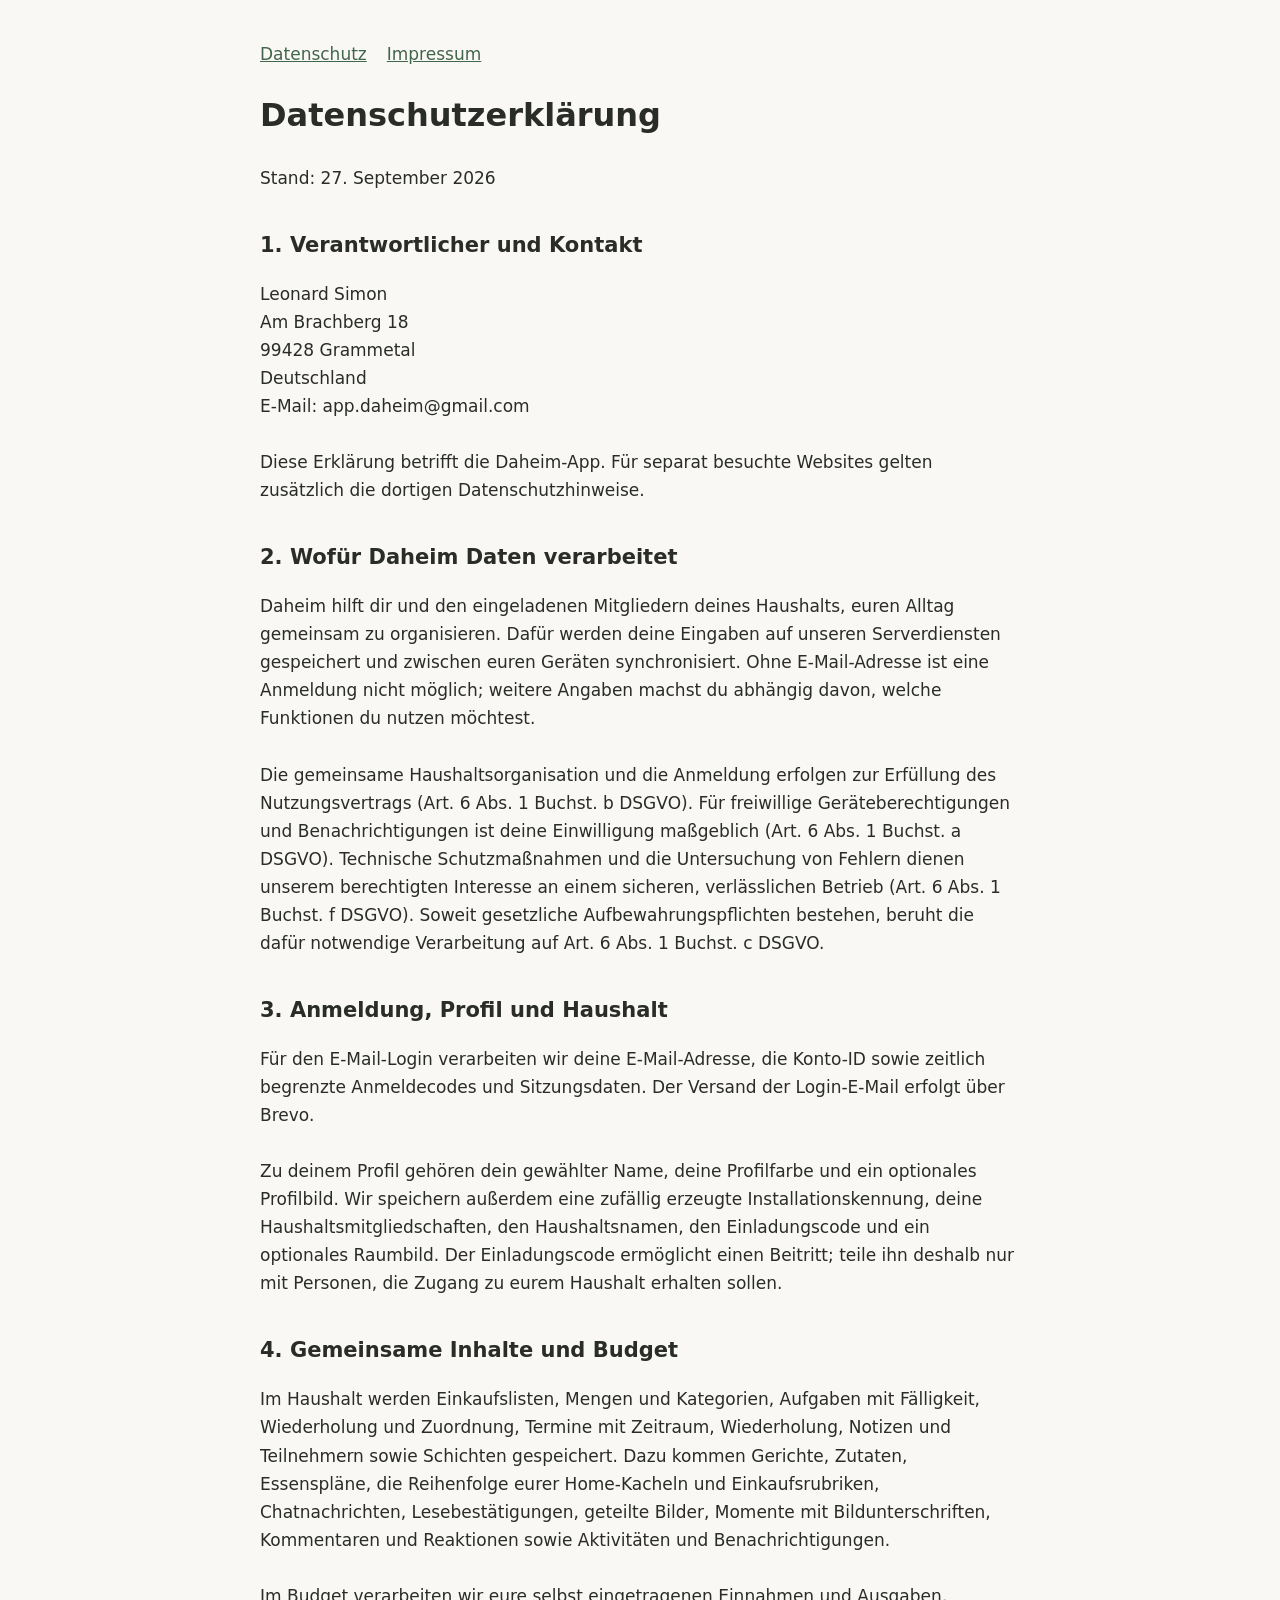
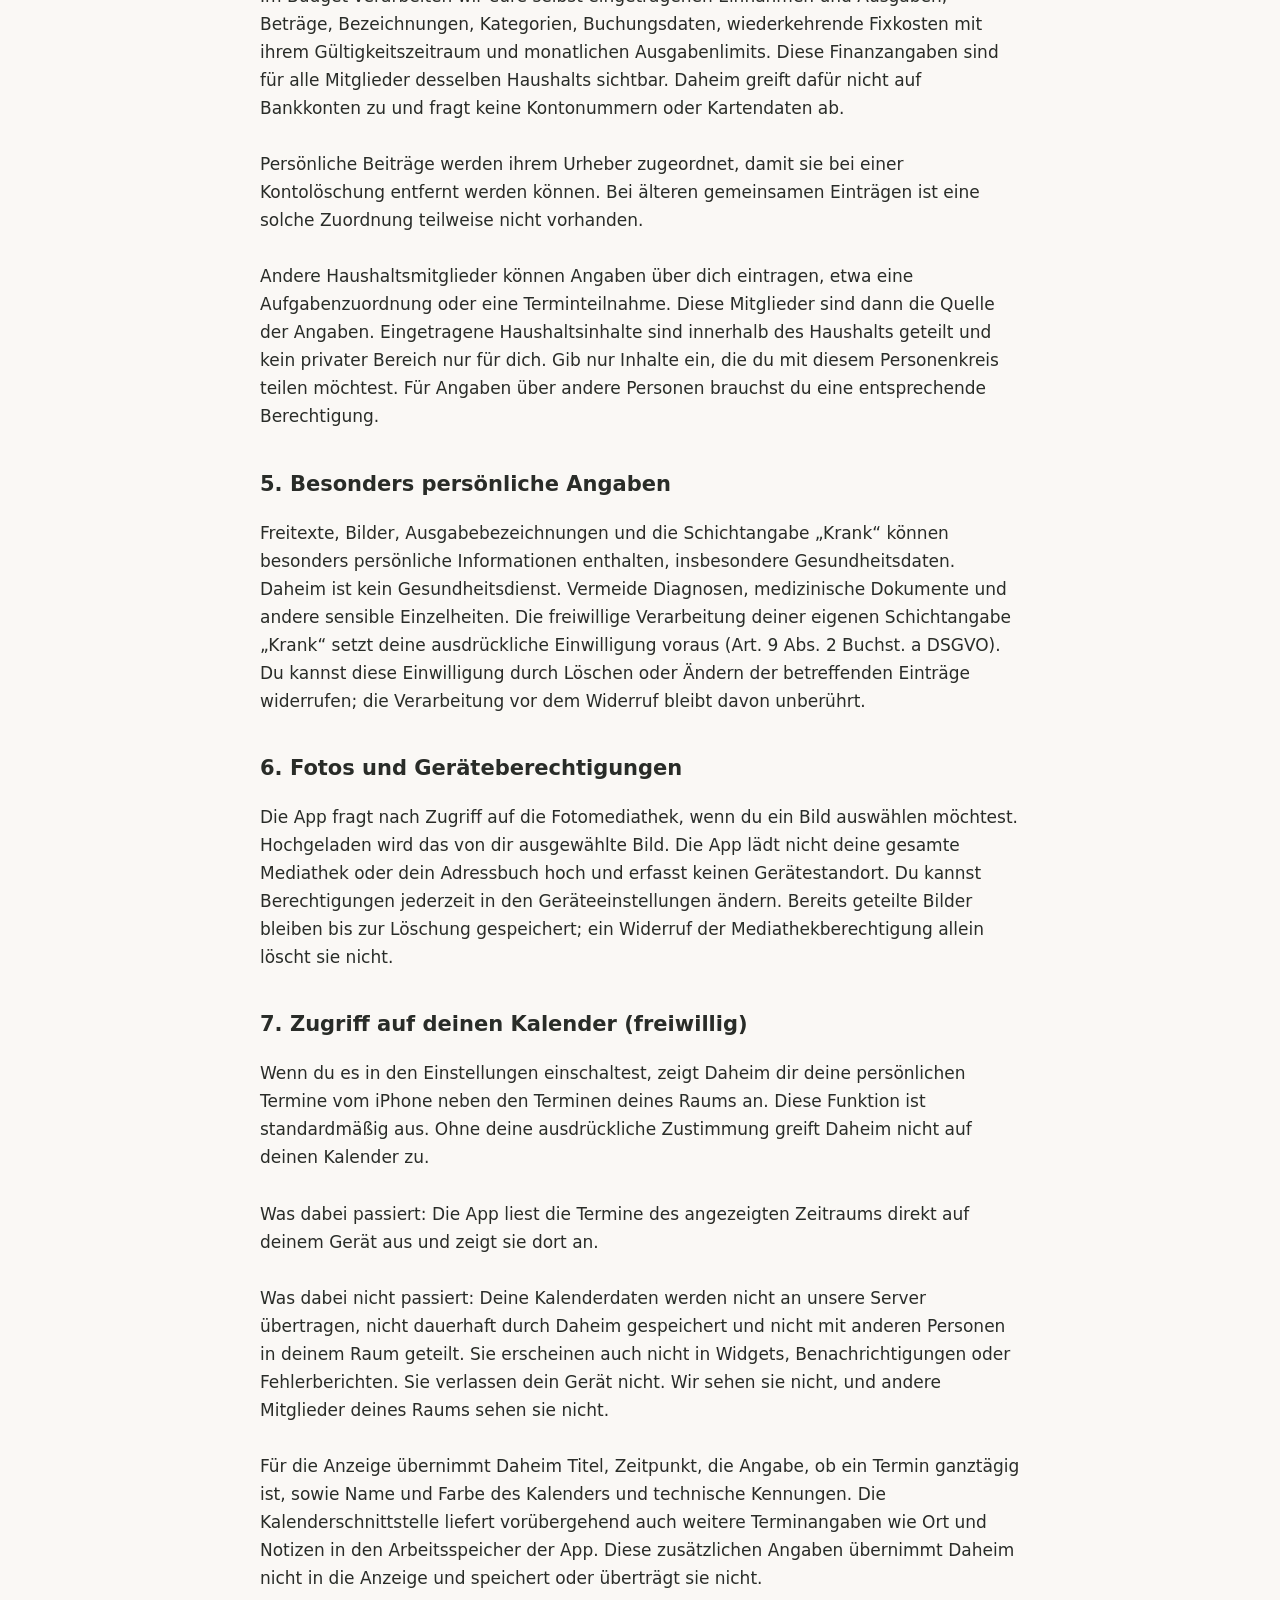
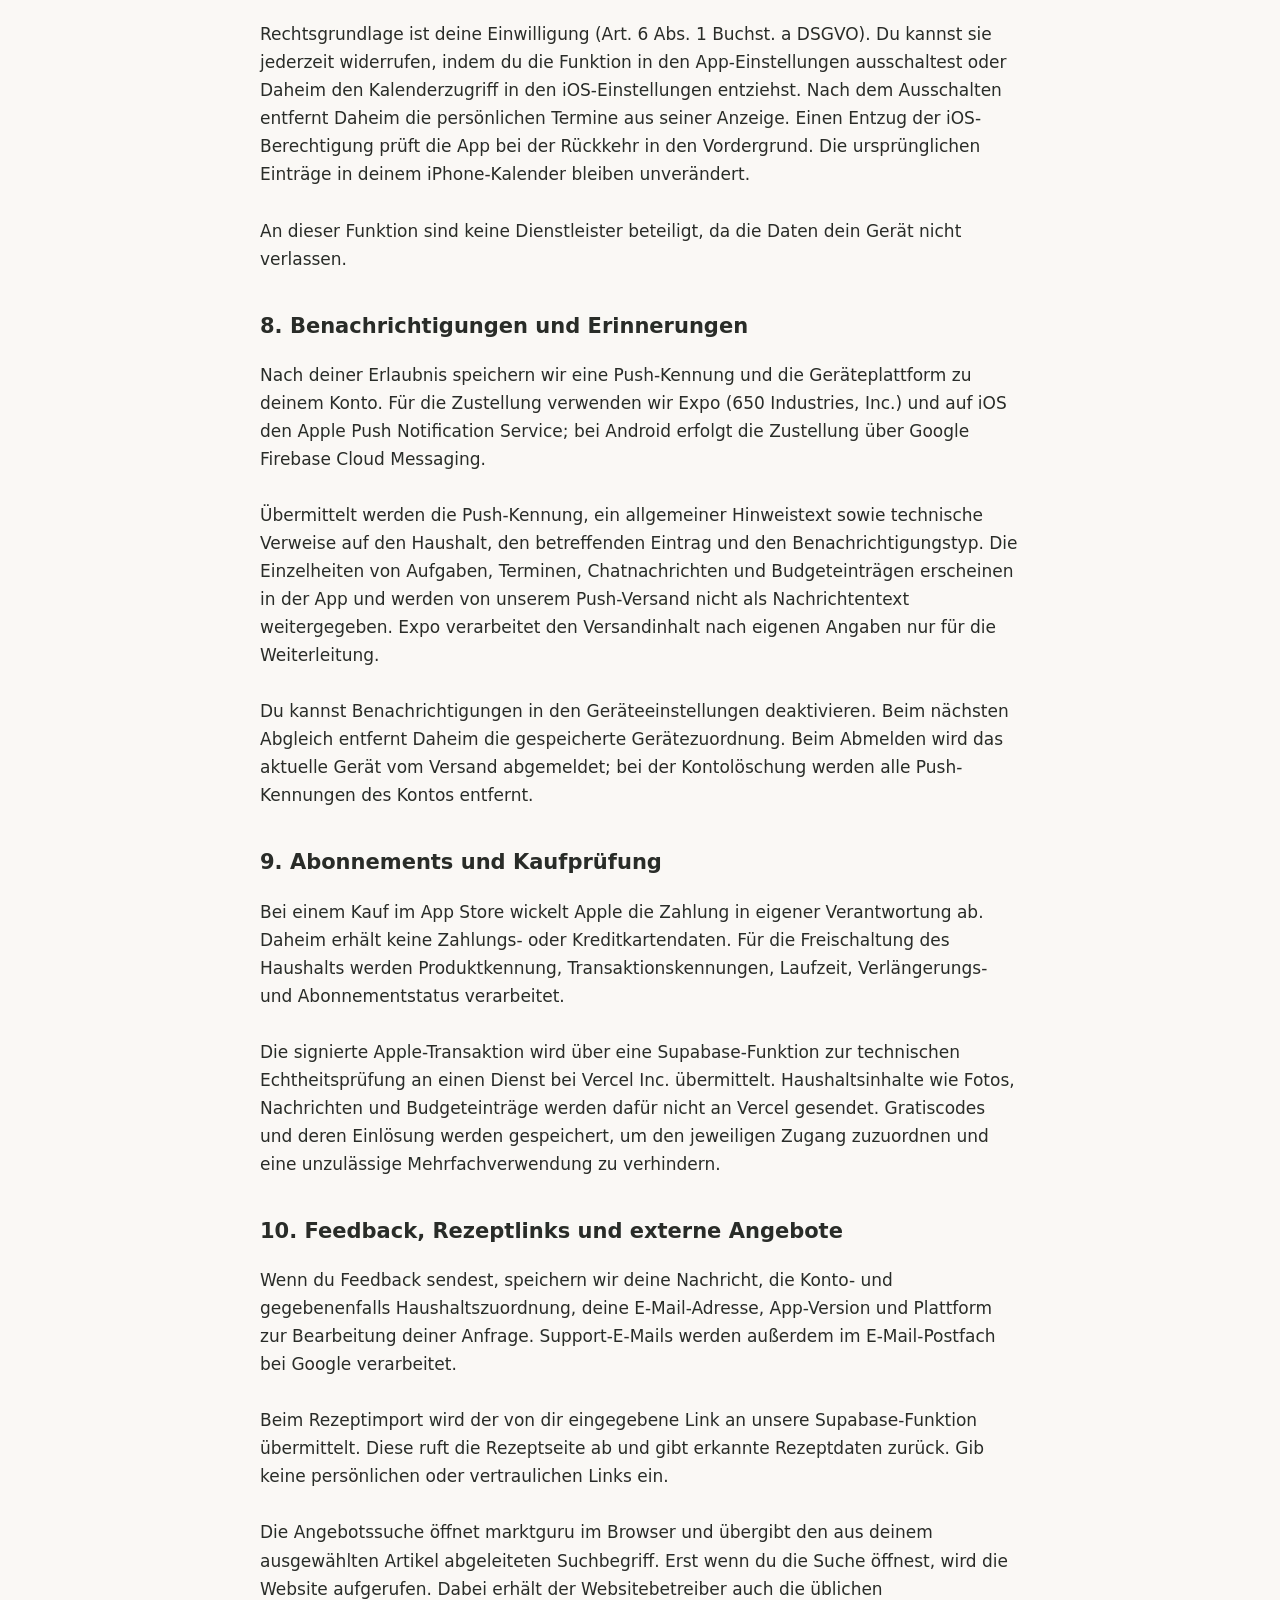
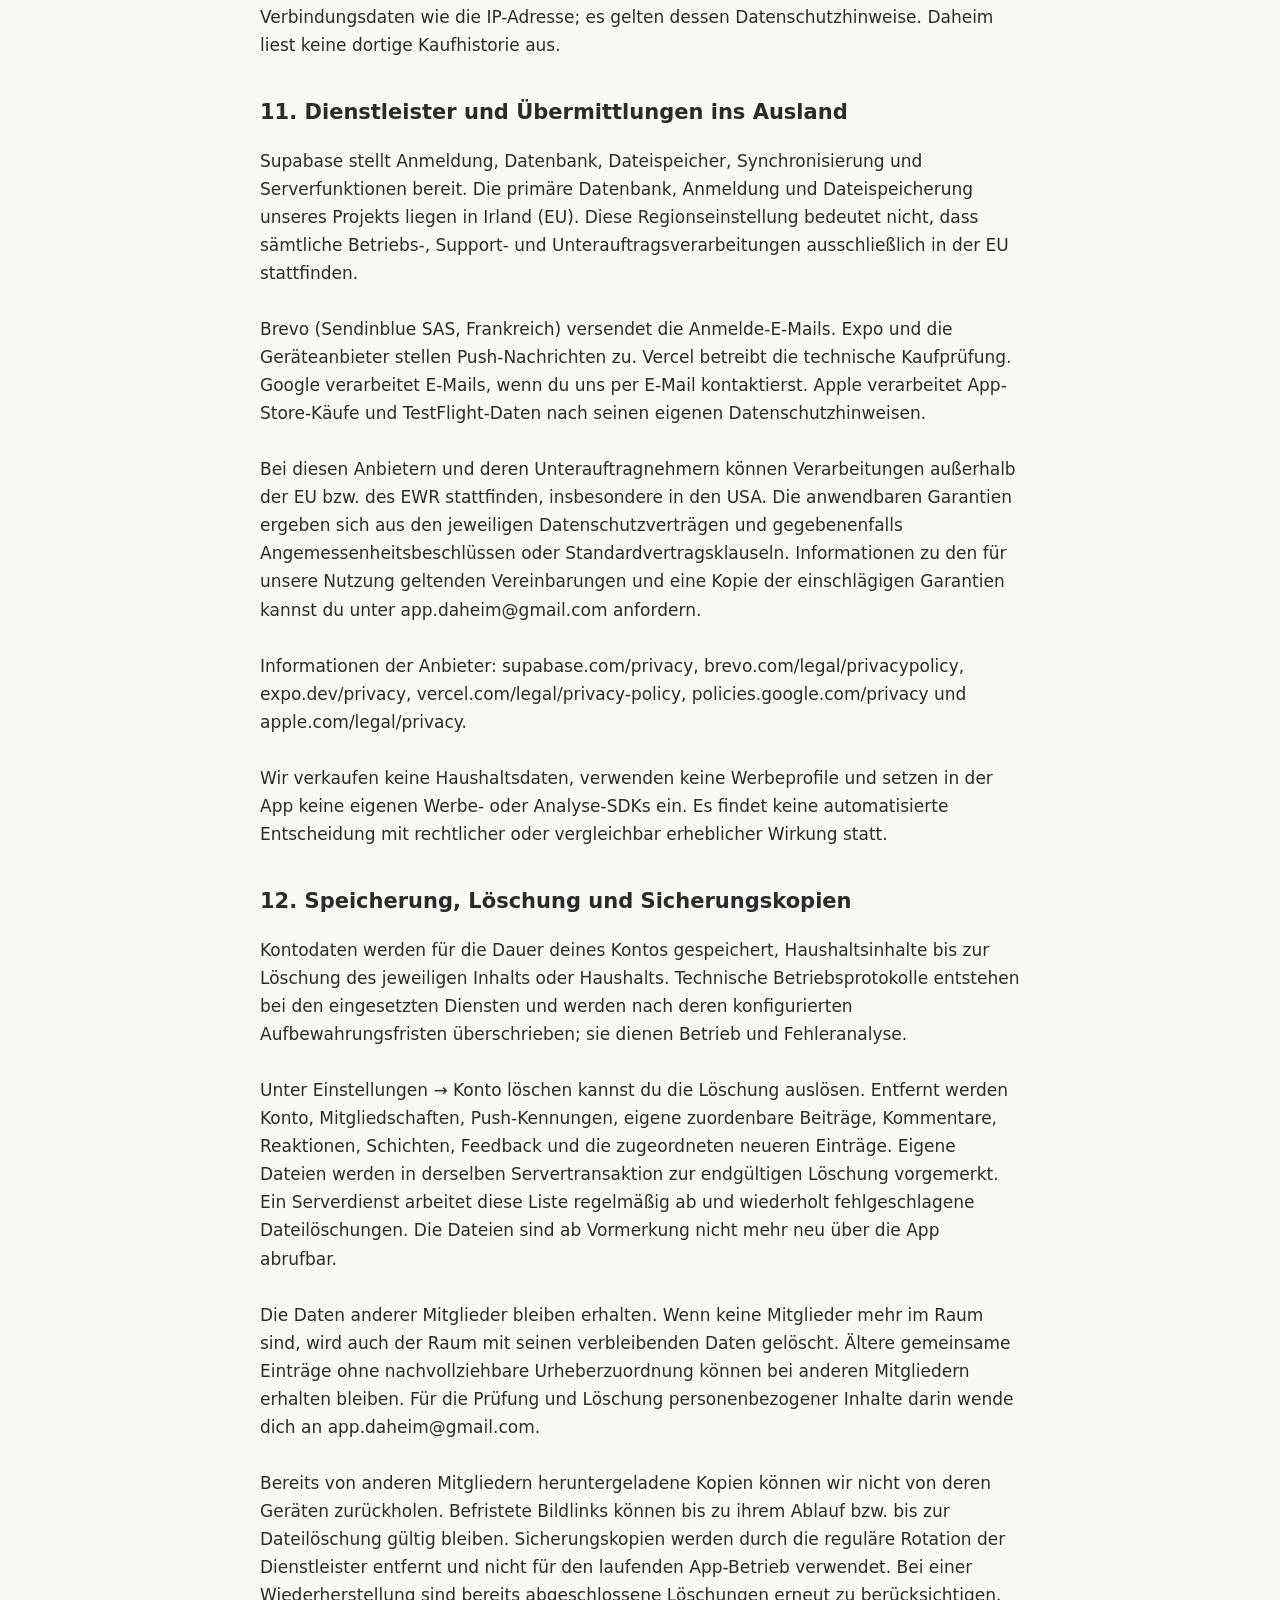
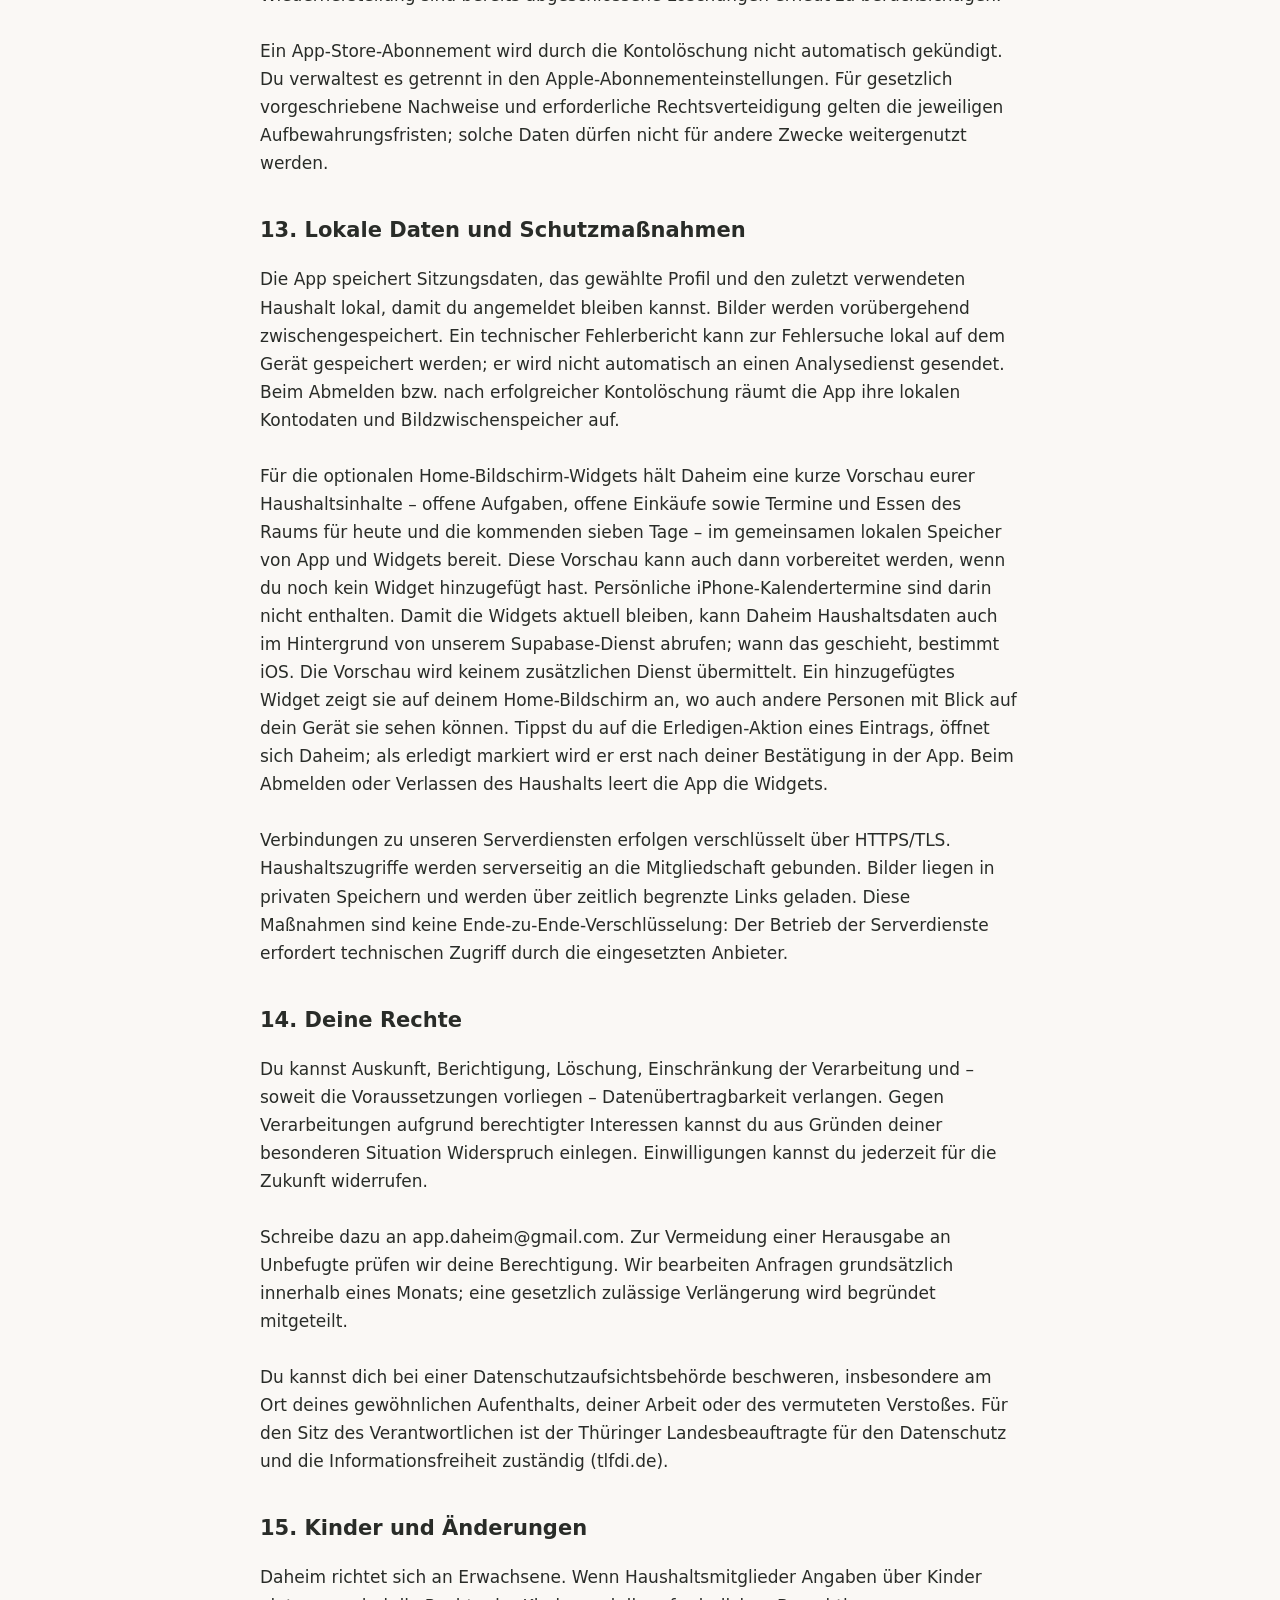
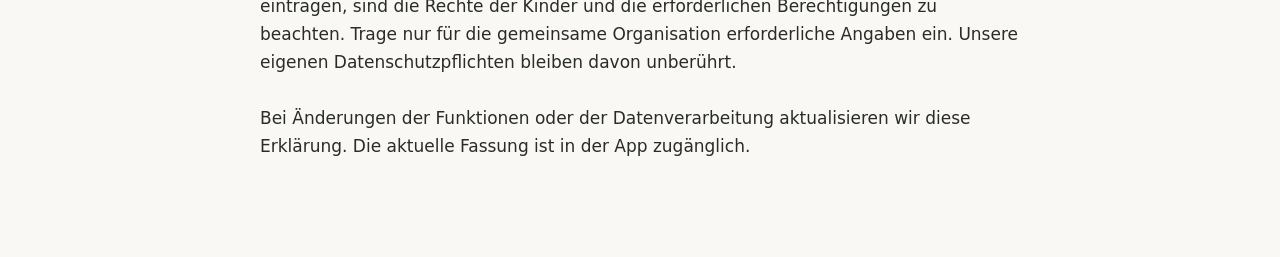
==== commit 36707040: "Align calendar and widget privacy wording with actual local processing" ====
--- a/index.html
+++ b/index.html
@@ -1,4 +1,4 @@
-<!doctype html><html lang="de"><head><meta charset="utf-8"><meta name="viewport" content="width=device-width,initial-scale=1"><meta name="robots" content="noindex"><title>Daheim – Datenschutzerklärung</title><style>body{margin:0;background:#faf8f5;color:#292c28;font:17px/1.65 system-ui,sans-serif}main{max-width:760px;margin:auto;padding:40px 24px 80px}h1{font-size:32px}h2{margin-top:36px;font-size:21px}p{white-space:pre-line;overflow-wrap:anywhere}nav a{color:#42664a;margin-right:20px}</style></head><body><main><nav><a href="datenschutz.html">Datenschutz</a><a href="impressum.html">Impressum</a></nav><h1>Datenschutzerklärung</h1><p>Stand: 27. September 2026</p><p><strong>Versionshinweis:</strong> Die erweiterten Funktionen zur Kontolöschung, lokalen Datenbereinigung und Einwilligung bei Krank-Schichten gelten ab Version 1.0.2 (Build 38). Die Kalenderanzeige (Abschnitt 7), Home-Bildschirm-Widgets, Fixkosten im Budget und wiederkehrende Termine kommen mit dem nächsten App-Update nach Version 1.0.2. Bitte aktualisiere die App, sobald ein Update verfügbar ist. In älteren Versionen können gemeinsame Inhalte nach der Kontolöschung erhalten bleiben. Für die Löschung solcher personenbezogenen Inhalte kontaktiere app.daheim@gmail.com.</p><section><h2>1. Verantwortlicher und Kontakt</h2><p>Leonard Simon
+<!doctype html><html lang="de"><head><meta charset="utf-8"><meta name="viewport" content="width=device-width,initial-scale=1"><meta name="robots" content="noindex"><title>Daheim – Datenschutzerklärung</title><style>body{margin:0;background:#faf8f5;color:#292c28;font:17px/1.65 system-ui,sans-serif}main{max-width:760px;margin:auto;padding:40px 24px 80px}h1{font-size:32px}h2{margin-top:36px;font-size:21px}p{white-space:pre-line;overflow-wrap:anywhere}nav a{color:#42664a;margin-right:20px}</style></head><body><main><nav><a href="datenschutz.html">Datenschutz</a><a href="impressum.html">Impressum</a></nav><h1>Datenschutzerklärung</h1><p>Stand: 27. September 2026</p><section><h2>1. Verantwortlicher und Kontakt</h2><p>Leonard Simon
 Am Brachberg 18
 99428 Grammetal
 Deutschland
@@ -18,11 +18,11 @@
 
 Was dabei passiert: Die App liest die Termine des angezeigten Zeitraums direkt auf deinem Gerät aus und zeigt sie dort an.
 
-Was dabei nicht passiert: Deine Kalenderdaten werden nicht an unsere Server übertragen, nicht gespeichert und nicht mit anderen Personen in deinem Raum geteilt. Sie erscheinen auch nicht in Widgets, Benachrichtigungen oder Fehlerberichten. Sie verlassen dein Gerät nicht. Wir sehen sie nicht, und andere Mitglieder deines Raums sehen sie nicht.
+Was dabei nicht passiert: Deine Kalenderdaten werden nicht an unsere Server übertragen, nicht dauerhaft durch Daheim gespeichert und nicht mit anderen Personen in deinem Raum geteilt. Sie erscheinen auch nicht in Widgets, Benachrichtigungen oder Fehlerberichten. Sie verlassen dein Gerät nicht. Wir sehen sie nicht, und andere Mitglieder deines Raums sehen sie nicht.
 
-Was gelesen wird: ausschließlich Titel, Zeitpunkt, die Angabe, ob ein Termin ganztägig ist, sowie Name und Farbe des Kalenders. Ort und Notizen eines Termins werden nicht ausgelesen.
+Für die Anzeige übernimmt Daheim Titel, Zeitpunkt, die Angabe, ob ein Termin ganztägig ist, sowie Name und Farbe des Kalenders und technische Kennungen. Die Kalenderschnittstelle liefert vorübergehend auch weitere Terminangaben wie Ort und Notizen in den Arbeitsspeicher der App. Diese zusätzlichen Angaben übernimmt Daheim nicht in die Anzeige und speichert oder überträgt sie nicht.
 
-Rechtsgrundlage ist deine Einwilligung (Art. 6 Abs. 1 Buchst. a DSGVO). Du kannst sie jederzeit widerrufen, indem du die Funktion in den App-Einstellungen ausschaltest oder Daheim den Kalenderzugriff in den iOS-Einstellungen entziehst. Der Widerruf wirkt sofort; da nichts gespeichert wird, sind danach keine Kalenderdaten mehr vorhanden.
+Rechtsgrundlage ist deine Einwilligung (Art. 6 Abs. 1 Buchst. a DSGVO). Du kannst sie jederzeit widerrufen, indem du die Funktion in den App-Einstellungen ausschaltest oder Daheim den Kalenderzugriff in den iOS-Einstellungen entziehst. Nach dem Ausschalten entfernt Daheim die persönlichen Termine aus seiner Anzeige. Einen Entzug der iOS-Berechtigung prüft die App bei der Rückkehr in den Vordergrund. Die ursprünglichen Einträge in deinem iPhone-Kalender bleiben unverändert.
 
 An dieser Funktion sind keine Dienstleister beteiligt, da die Daten dein Gerät nicht verlassen.</p></section><section><h2>8. Benachrichtigungen und Erinnerungen</h2><p>Nach deiner Erlaubnis speichern wir eine Push-Kennung und die Geräteplattform zu deinem Konto. Für die Zustellung verwenden wir Expo (650 Industries, Inc.) und auf iOS den Apple Push Notification Service; bei Android erfolgt die Zustellung über Google Firebase Cloud Messaging.
 
@@ -52,7 +52,7 @@
 
 Ein App-Store-Abonnement wird durch die Kontolöschung nicht automatisch gekündigt. Du verwaltest es getrennt in den Apple-Abonnementeinstellungen. Für gesetzlich vorgeschriebene Nachweise und erforderliche Rechtsverteidigung gelten die jeweiligen Aufbewahrungsfristen; solche Daten dürfen nicht für andere Zwecke weitergenutzt werden.</p></section><section><h2>13. Lokale Daten und Schutzmaßnahmen</h2><p>Die App speichert Sitzungsdaten, das gewählte Profil und den zuletzt verwendeten Haushalt lokal, damit du angemeldet bleiben kannst. Bilder werden vorübergehend zwischengespeichert. Ein technischer Fehlerbericht kann zur Fehlersuche lokal auf dem Gerät gespeichert werden; er wird nicht automatisch an einen Analysedienst gesendet. Beim Abmelden bzw. nach erfolgreicher Kontolöschung räumt die App ihre lokalen Kontodaten und Bildzwischenspeicher auf.
 
-Wenn du Home-Bildschirm-Widgets von Daheim hinzufügst, legt die App eine kurze Vorschau eurer Haushaltsinhalte – etwa offene Aufgaben, offene Einkäufe sowie Termine und Essen des Raums für die nächsten acht Tage – in einem geschützten Speicher der App auf deinem Gerät ab, damit das Widget sie anzeigen kann. Damit die Widgets aktuell bleiben, kann die App diese Vorschau auch im Hintergrund neu laden; wann das geschieht, bestimmt das Betriebssystem deines Geräts. Diese Vorschau ist auf deinem Home-Bildschirm sichtbar und wird nicht zusätzlich an uns übertragen. Tippst du im Widget auf einen Eintrag, öffnet sich Daheim; als erledigt markiert wird er erst nach deiner Bestätigung in der App. Beim Abmelden oder Verlassen des Haushalts leert die App die Widgets.
+Für die optionalen Home-Bildschirm-Widgets hält Daheim eine kurze Vorschau eurer Haushaltsinhalte – offene Aufgaben, offene Einkäufe sowie Termine und Essen des Raums für heute und die kommenden sieben Tage – im gemeinsamen lokalen Speicher von App und Widgets bereit. Diese Vorschau kann auch dann vorbereitet werden, wenn du noch kein Widget hinzugefügt hast. Persönliche iPhone-Kalendertermine sind darin nicht enthalten. Damit die Widgets aktuell bleiben, kann Daheim Haushaltsdaten auch im Hintergrund von unserem Supabase-Dienst abrufen; wann das geschieht, bestimmt iOS. Die Vorschau wird keinem zusätzlichen Dienst übermittelt. Ein hinzugefügtes Widget zeigt sie auf deinem Home-Bildschirm an, wo auch andere Personen mit Blick auf dein Gerät sie sehen können. Tippst du auf die Erledigen-Aktion eines Eintrags, öffnet sich Daheim; als erledigt markiert wird er erst nach deiner Bestätigung in der App. Beim Abmelden oder Verlassen des Haushalts leert die App die Widgets.
 
 Verbindungen zu unseren Serverdiensten erfolgen verschlüsselt über HTTPS/TLS. Haushaltszugriffe werden serverseitig an die Mitgliedschaft gebunden. Bilder liegen in privaten Speichern und werden über zeitlich begrenzte Links geladen. Diese Maßnahmen sind keine Ende-zu-Ende-Verschlüsselung: Der Betrieb der Serverdienste erfordert technischen Zugriff durch die eingesetzten Anbieter.</p></section><section><h2>14. Deine Rechte</h2><p>Du kannst Auskunft, Berichtigung, Löschung, Einschränkung der Verarbeitung und – soweit die Voraussetzungen vorliegen – Datenübertragbarkeit verlangen. Gegen Verarbeitungen aufgrund berechtigter Interessen kannst du aus Gründen deiner besonderen Situation Widerspruch einlegen. Einwilligungen kannst du jederzeit für die Zukunft widerrufen.
 
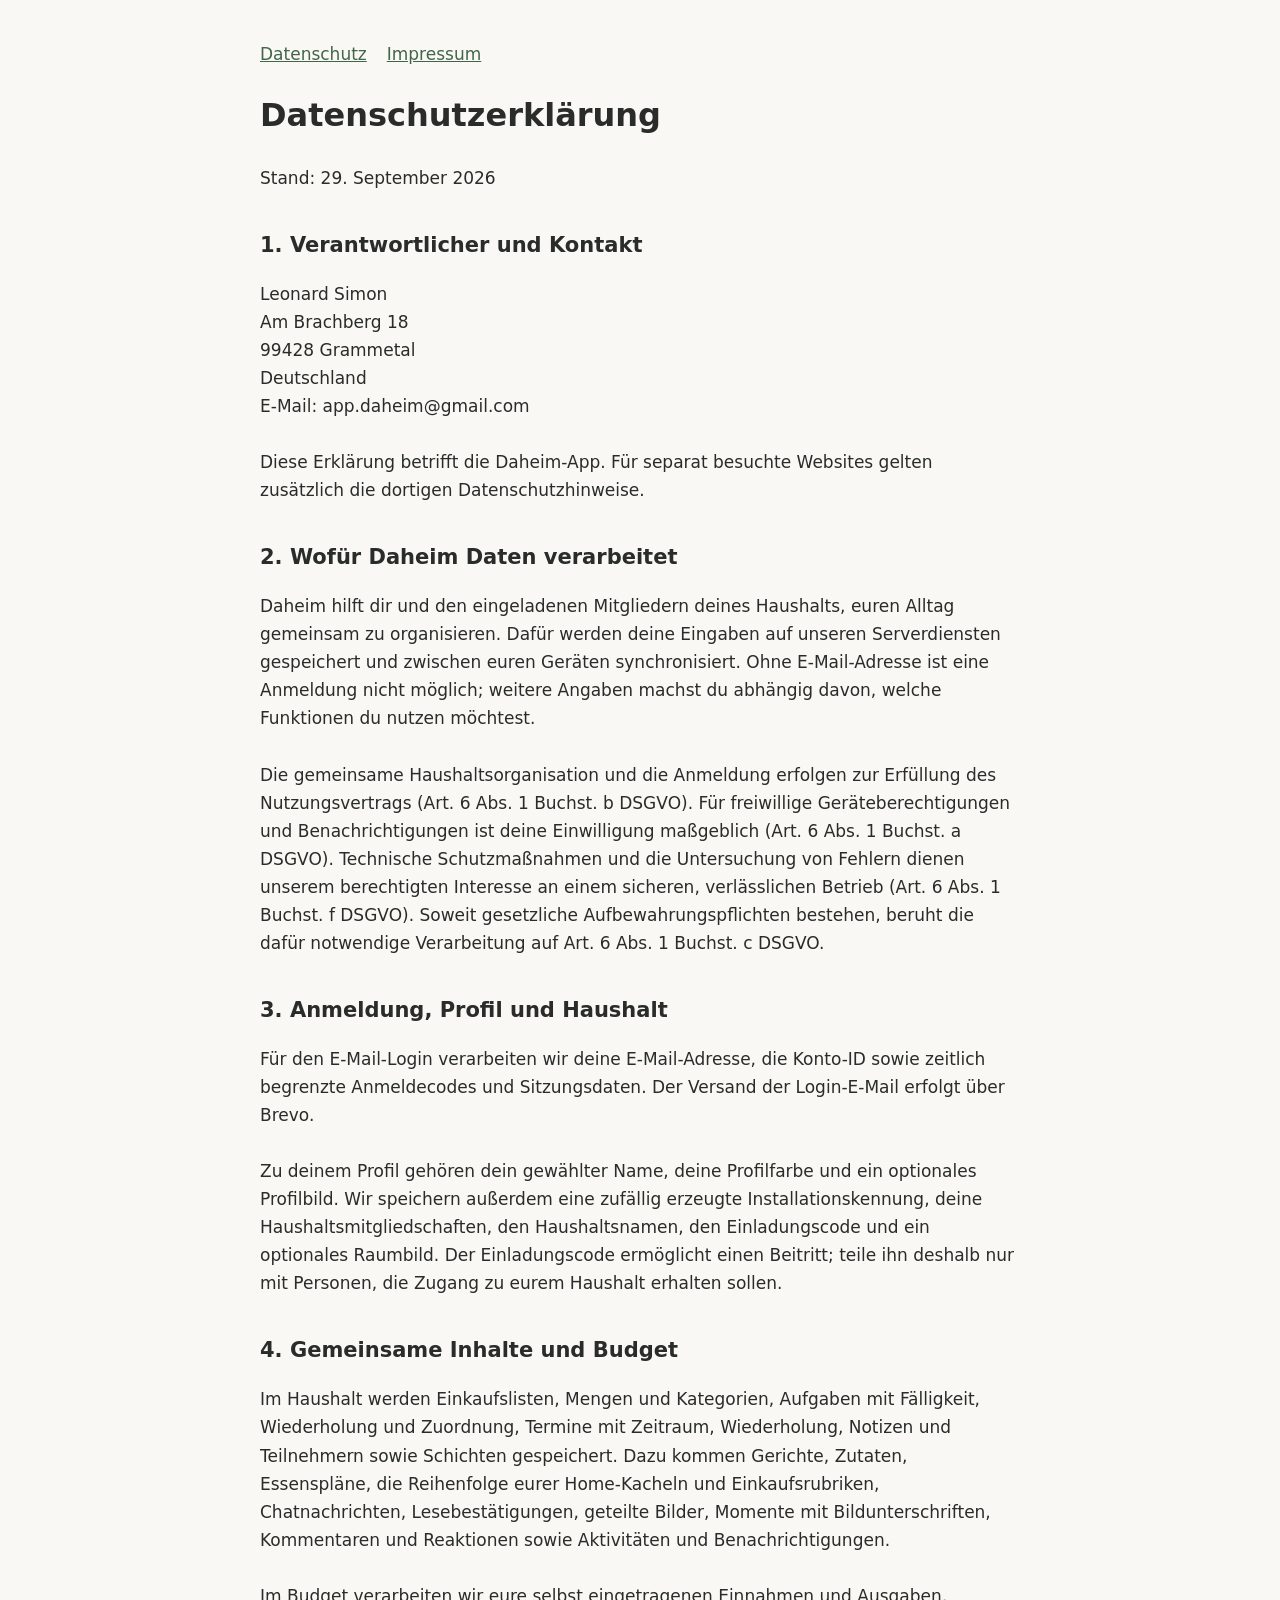
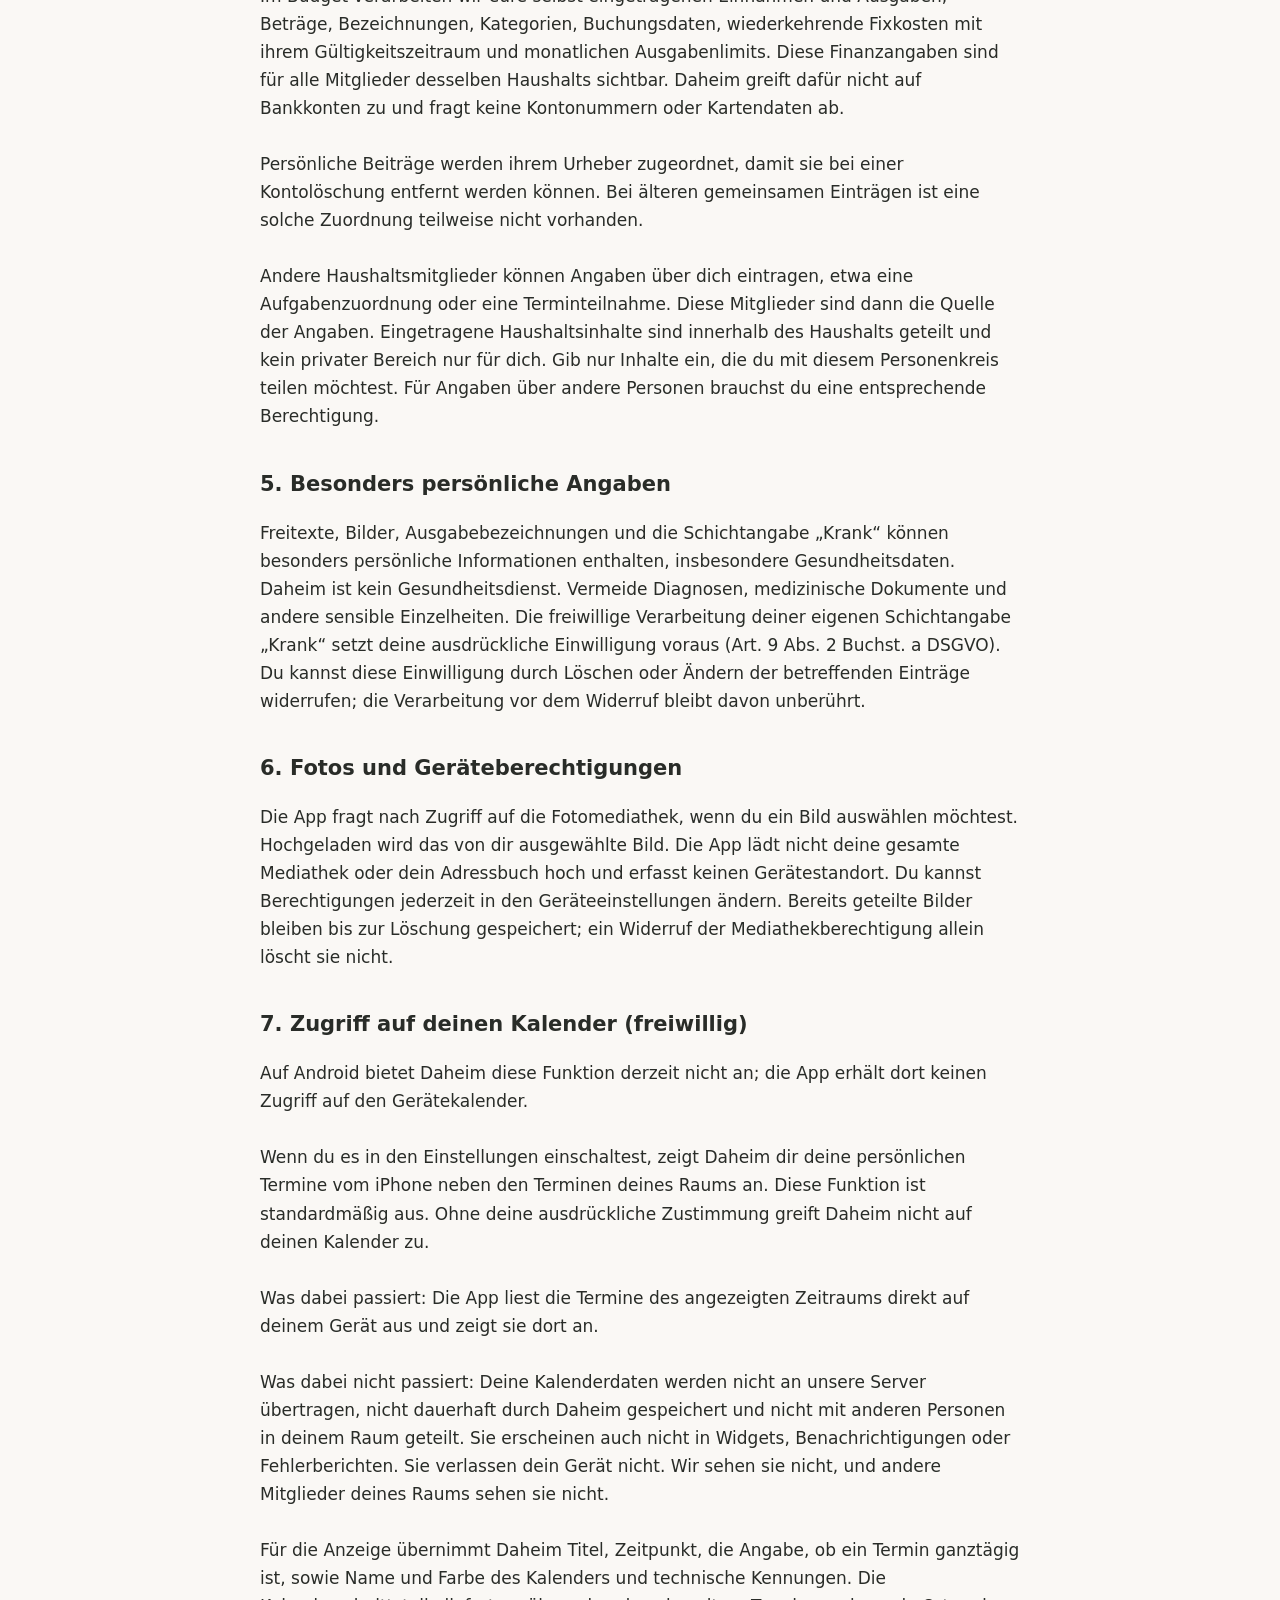
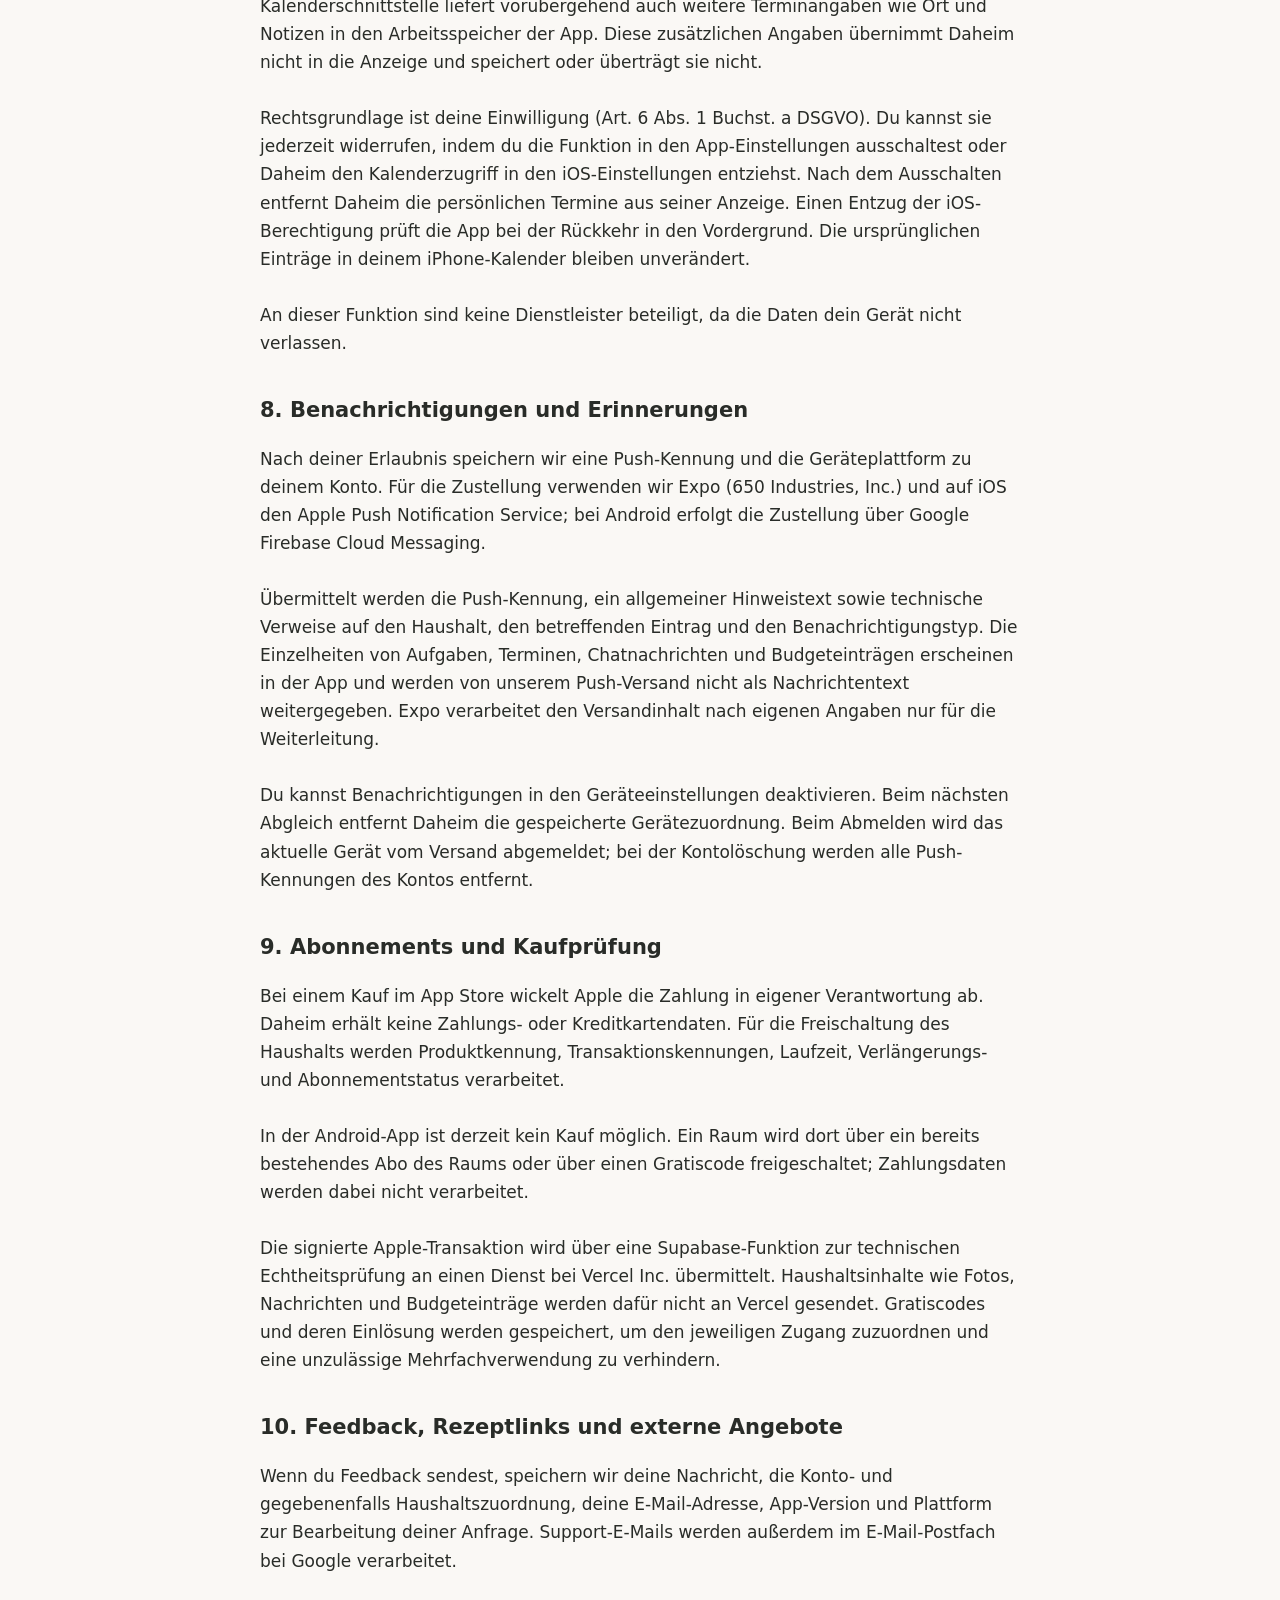
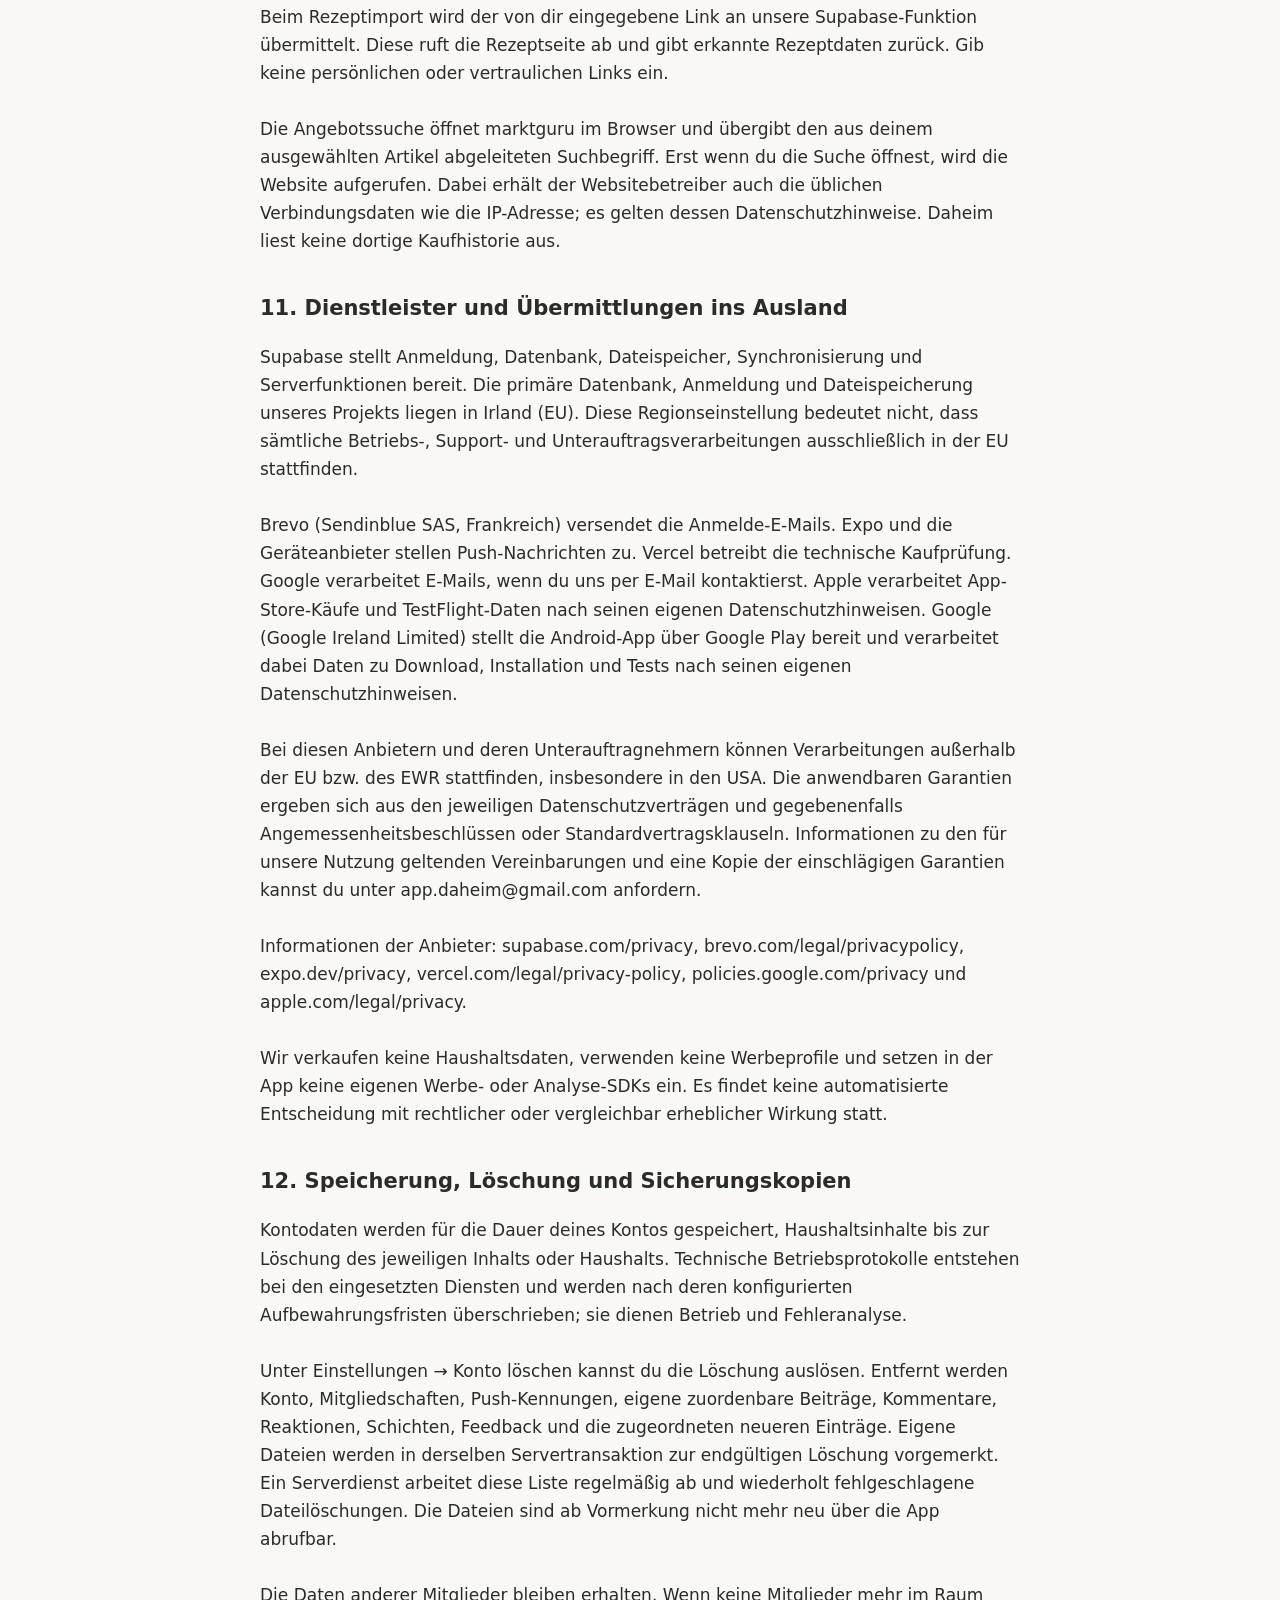
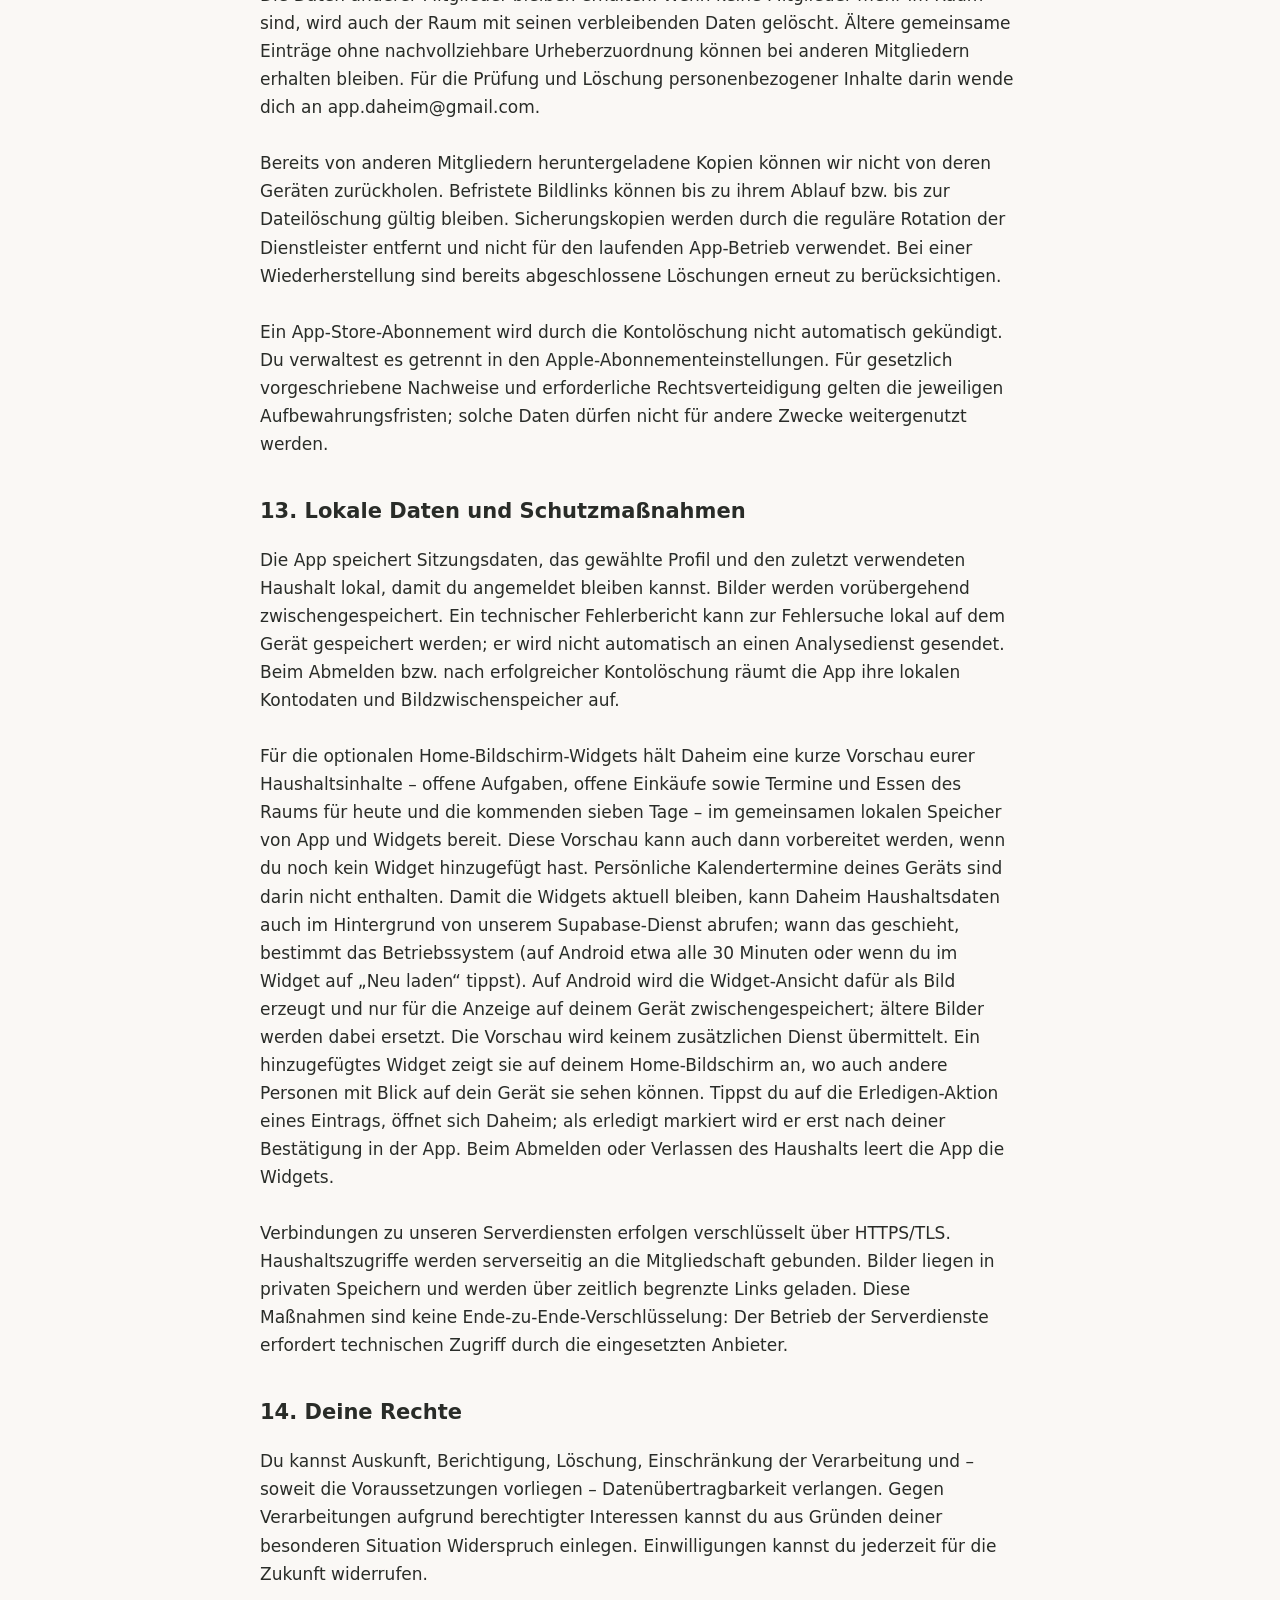
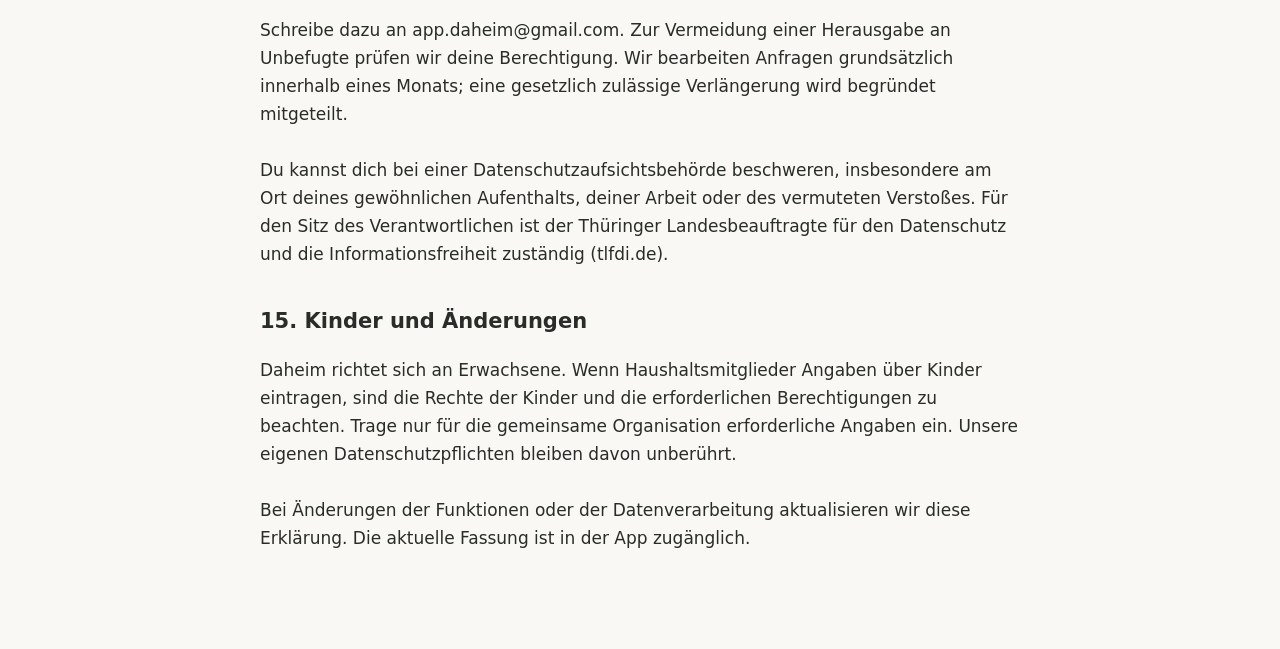
==== commit 19fe67fb: "Datenschutz Stand 29.09.2026: Android-Widgets, Google Play, Android-Freischaltung Co-Authored-By: Cl" ====
--- a/index.html
+++ b/index.html
@@ -1,4 +1,4 @@
-<!doctype html><html lang="de"><head><meta charset="utf-8"><meta name="viewport" content="width=device-width,initial-scale=1"><meta name="robots" content="noindex"><title>Daheim – Datenschutzerklärung</title><style>body{margin:0;background:#faf8f5;color:#292c28;font:17px/1.65 system-ui,sans-serif}main{max-width:760px;margin:auto;padding:40px 24px 80px}h1{font-size:32px}h2{margin-top:36px;font-size:21px}p{white-space:pre-line;overflow-wrap:anywhere}nav a{color:#42664a;margin-right:20px}</style></head><body><main><nav><a href="datenschutz.html">Datenschutz</a><a href="impressum.html">Impressum</a></nav><h1>Datenschutzerklärung</h1><p>Stand: 27. September 2026</p><section><h2>1. Verantwortlicher und Kontakt</h2><p>Leonard Simon
+<!doctype html><html lang="de"><head><meta charset="utf-8"><meta name="viewport" content="width=device-width,initial-scale=1"><meta name="robots" content="noindex"><title>Daheim – Datenschutzerklärung</title><style>body{margin:0;background:#faf8f5;color:#292c28;font:17px/1.65 system-ui,sans-serif}main{max-width:760px;margin:auto;padding:40px 24px 80px}h1{font-size:32px}h2{margin-top:36px;font-size:21px}p{white-space:pre-line;overflow-wrap:anywhere}nav a{color:#42664a;margin-right:20px}</style></head><body><main><nav><a href="datenschutz.html">Datenschutz</a><a href="impressum.html">Impressum</a></nav><h1>Datenschutzerklärung</h1><p>Stand: 29. September 2026</p><section><h2>1. Verantwortlicher und Kontakt</h2><p>Leonard Simon
 Am Brachberg 18
 99428 Grammetal
 Deutschland
@@ -14,7 +14,9 @@
 
 Persönliche Beiträge werden ihrem Urheber zugeordnet, damit sie bei einer Kontolöschung entfernt werden können. Bei älteren gemeinsamen Einträgen ist eine solche Zuordnung teilweise nicht vorhanden.
 
-Andere Haushaltsmitglieder können Angaben über dich eintragen, etwa eine Aufgabenzuordnung oder eine Terminteilnahme. Diese Mitglieder sind dann die Quelle der Angaben. Eingetragene Haushaltsinhalte sind innerhalb des Haushalts geteilt und kein privater Bereich nur für dich. Gib nur Inhalte ein, die du mit diesem Personenkreis teilen möchtest. Für Angaben über andere Personen brauchst du eine entsprechende Berechtigung.</p></section><section><h2>5. Besonders persönliche Angaben</h2><p>Freitexte, Bilder, Ausgabebezeichnungen und die Schichtangabe „Krank“ können besonders persönliche Informationen enthalten, insbesondere Gesundheitsdaten. Daheim ist kein Gesundheitsdienst. Vermeide Diagnosen, medizinische Dokumente und andere sensible Einzelheiten. Die freiwillige Verarbeitung deiner eigenen Schichtangabe „Krank“ setzt deine ausdrückliche Einwilligung voraus (Art. 9 Abs. 2 Buchst. a DSGVO). Du kannst diese Einwilligung durch Löschen oder Ändern der betreffenden Einträge widerrufen; die Verarbeitung vor dem Widerruf bleibt davon unberührt.</p></section><section><h2>6. Fotos und Geräteberechtigungen</h2><p>Die App fragt nach Zugriff auf die Fotomediathek, wenn du ein Bild auswählen möchtest. Hochgeladen wird das von dir ausgewählte Bild. Die App lädt nicht deine gesamte Mediathek oder dein Adressbuch hoch und erfasst keinen Gerätestandort. Du kannst Berechtigungen jederzeit in den Geräteeinstellungen ändern. Bereits geteilte Bilder bleiben bis zur Löschung gespeichert; ein Widerruf der Mediathekberechtigung allein löscht sie nicht.</p></section><section><h2>7. Zugriff auf deinen Kalender (freiwillig)</h2><p>Wenn du es in den Einstellungen einschaltest, zeigt Daheim dir deine persönlichen Termine vom iPhone neben den Terminen deines Raums an. Diese Funktion ist standardmäßig aus. Ohne deine ausdrückliche Zustimmung greift Daheim nicht auf deinen Kalender zu.
+Andere Haushaltsmitglieder können Angaben über dich eintragen, etwa eine Aufgabenzuordnung oder eine Terminteilnahme. Diese Mitglieder sind dann die Quelle der Angaben. Eingetragene Haushaltsinhalte sind innerhalb des Haushalts geteilt und kein privater Bereich nur für dich. Gib nur Inhalte ein, die du mit diesem Personenkreis teilen möchtest. Für Angaben über andere Personen brauchst du eine entsprechende Berechtigung.</p></section><section><h2>5. Besonders persönliche Angaben</h2><p>Freitexte, Bilder, Ausgabebezeichnungen und die Schichtangabe „Krank“ können besonders persönliche Informationen enthalten, insbesondere Gesundheitsdaten. Daheim ist kein Gesundheitsdienst. Vermeide Diagnosen, medizinische Dokumente und andere sensible Einzelheiten. Die freiwillige Verarbeitung deiner eigenen Schichtangabe „Krank“ setzt deine ausdrückliche Einwilligung voraus (Art. 9 Abs. 2 Buchst. a DSGVO). Du kannst diese Einwilligung durch Löschen oder Ändern der betreffenden Einträge widerrufen; die Verarbeitung vor dem Widerruf bleibt davon unberührt.</p></section><section><h2>6. Fotos und Geräteberechtigungen</h2><p>Die App fragt nach Zugriff auf die Fotomediathek, wenn du ein Bild auswählen möchtest. Hochgeladen wird das von dir ausgewählte Bild. Die App lädt nicht deine gesamte Mediathek oder dein Adressbuch hoch und erfasst keinen Gerätestandort. Du kannst Berechtigungen jederzeit in den Geräteeinstellungen ändern. Bereits geteilte Bilder bleiben bis zur Löschung gespeichert; ein Widerruf der Mediathekberechtigung allein löscht sie nicht.</p></section><section><h2>7. Zugriff auf deinen Kalender (freiwillig)</h2><p>Auf Android bietet Daheim diese Funktion derzeit nicht an; die App erhält dort keinen Zugriff auf den Gerätekalender.
+
+Wenn du es in den Einstellungen einschaltest, zeigt Daheim dir deine persönlichen Termine vom iPhone neben den Terminen deines Raums an. Diese Funktion ist standardmäßig aus. Ohne deine ausdrückliche Zustimmung greift Daheim nicht auf deinen Kalender zu.
 
 Was dabei passiert: Die App liest die Termine des angezeigten Zeitraums direkt auf deinem Gerät aus und zeigt sie dort an.
 
@@ -30,13 +32,15 @@
 
 Du kannst Benachrichtigungen in den Geräteeinstellungen deaktivieren. Beim nächsten Abgleich entfernt Daheim die gespeicherte Gerätezuordnung. Beim Abmelden wird das aktuelle Gerät vom Versand abgemeldet; bei der Kontolöschung werden alle Push-Kennungen des Kontos entfernt.</p></section><section><h2>9. Abonnements und Kaufprüfung</h2><p>Bei einem Kauf im App Store wickelt Apple die Zahlung in eigener Verantwortung ab. Daheim erhält keine Zahlungs- oder Kreditkartendaten. Für die Freischaltung des Haushalts werden Produktkennung, Transaktionskennungen, Laufzeit, Verlängerungs- und Abonnementstatus verarbeitet.
 
+In der Android-App ist derzeit kein Kauf möglich. Ein Raum wird dort über ein bereits bestehendes Abo des Raums oder über einen Gratiscode freigeschaltet; Zahlungsdaten werden dabei nicht verarbeitet.
+
 Die signierte Apple-Transaktion wird über eine Supabase-Funktion zur technischen Echtheitsprüfung an einen Dienst bei Vercel Inc. übermittelt. Haushaltsinhalte wie Fotos, Nachrichten und Budgeteinträge werden dafür nicht an Vercel gesendet. Gratiscodes und deren Einlösung werden gespeichert, um den jeweiligen Zugang zuzuordnen und eine unzulässige Mehrfachverwendung zu verhindern.</p></section><section><h2>10. Feedback, Rezeptlinks und externe Angebote</h2><p>Wenn du Feedback sendest, speichern wir deine Nachricht, die Konto- und gegebenenfalls Haushaltszuordnung, deine E-Mail-Adresse, App-Version und Plattform zur Bearbeitung deiner Anfrage. Support-E-Mails werden außerdem im E-Mail-Postfach bei Google verarbeitet.
 
 Beim Rezeptimport wird der von dir eingegebene Link an unsere Supabase-Funktion übermittelt. Diese ruft die Rezeptseite ab und gibt erkannte Rezeptdaten zurück. Gib keine persönlichen oder vertraulichen Links ein.
 
 Die Angebotssuche öffnet marktguru im Browser und übergibt den aus deinem ausgewählten Artikel abgeleiteten Suchbegriff. Erst wenn du die Suche öffnest, wird die Website aufgerufen. Dabei erhält der Websitebetreiber auch die üblichen Verbindungsdaten wie die IP-Adresse; es gelten dessen Datenschutzhinweise. Daheim liest keine dortige Kaufhistorie aus.</p></section><section><h2>11. Dienstleister und Übermittlungen ins Ausland</h2><p>Supabase stellt Anmeldung, Datenbank, Dateispeicher, Synchronisierung und Serverfunktionen bereit. Die primäre Datenbank, Anmeldung und Dateispeicherung unseres Projekts liegen in Irland (EU). Diese Regionseinstellung bedeutet nicht, dass sämtliche Betriebs-, Support- und Unterauftragsverarbeitungen ausschließlich in der EU stattfinden.
 
-Brevo (Sendinblue SAS, Frankreich) versendet die Anmelde-E-Mails. Expo und die Geräteanbieter stellen Push-Nachrichten zu. Vercel betreibt die technische Kaufprüfung. Google verarbeitet E-Mails, wenn du uns per E-Mail kontaktierst. Apple verarbeitet App-Store-Käufe und TestFlight-Daten nach seinen eigenen Datenschutzhinweisen.
+Brevo (Sendinblue SAS, Frankreich) versendet die Anmelde-E-Mails. Expo und die Geräteanbieter stellen Push-Nachrichten zu. Vercel betreibt die technische Kaufprüfung. Google verarbeitet E-Mails, wenn du uns per E-Mail kontaktierst. Apple verarbeitet App-Store-Käufe und TestFlight-Daten nach seinen eigenen Datenschutzhinweisen. Google (Google Ireland Limited) stellt die Android-App über Google Play bereit und verarbeitet dabei Daten zu Download, Installation und Tests nach seinen eigenen Datenschutzhinweisen.
 
 Bei diesen Anbietern und deren Unterauftragnehmern können Verarbeitungen außerhalb der EU bzw. des EWR stattfinden, insbesondere in den USA. Die anwendbaren Garantien ergeben sich aus den jeweiligen Datenschutzverträgen und gegebenenfalls Angemessenheitsbeschlüssen oder Standardvertragsklauseln. Informationen zu den für unsere Nutzung geltenden Vereinbarungen und eine Kopie der einschlägigen Garantien kannst du unter app.daheim@gmail.com anfordern.
 
@@ -52,7 +56,7 @@
 
 Ein App-Store-Abonnement wird durch die Kontolöschung nicht automatisch gekündigt. Du verwaltest es getrennt in den Apple-Abonnementeinstellungen. Für gesetzlich vorgeschriebene Nachweise und erforderliche Rechtsverteidigung gelten die jeweiligen Aufbewahrungsfristen; solche Daten dürfen nicht für andere Zwecke weitergenutzt werden.</p></section><section><h2>13. Lokale Daten und Schutzmaßnahmen</h2><p>Die App speichert Sitzungsdaten, das gewählte Profil und den zuletzt verwendeten Haushalt lokal, damit du angemeldet bleiben kannst. Bilder werden vorübergehend zwischengespeichert. Ein technischer Fehlerbericht kann zur Fehlersuche lokal auf dem Gerät gespeichert werden; er wird nicht automatisch an einen Analysedienst gesendet. Beim Abmelden bzw. nach erfolgreicher Kontolöschung räumt die App ihre lokalen Kontodaten und Bildzwischenspeicher auf.
 
-Für die optionalen Home-Bildschirm-Widgets hält Daheim eine kurze Vorschau eurer Haushaltsinhalte – offene Aufgaben, offene Einkäufe sowie Termine und Essen des Raums für heute und die kommenden sieben Tage – im gemeinsamen lokalen Speicher von App und Widgets bereit. Diese Vorschau kann auch dann vorbereitet werden, wenn du noch kein Widget hinzugefügt hast. Persönliche iPhone-Kalendertermine sind darin nicht enthalten. Damit die Widgets aktuell bleiben, kann Daheim Haushaltsdaten auch im Hintergrund von unserem Supabase-Dienst abrufen; wann das geschieht, bestimmt iOS. Die Vorschau wird keinem zusätzlichen Dienst übermittelt. Ein hinzugefügtes Widget zeigt sie auf deinem Home-Bildschirm an, wo auch andere Personen mit Blick auf dein Gerät sie sehen können. Tippst du auf die Erledigen-Aktion eines Eintrags, öffnet sich Daheim; als erledigt markiert wird er erst nach deiner Bestätigung in der App. Beim Abmelden oder Verlassen des Haushalts leert die App die Widgets.
+Für die optionalen Home-Bildschirm-Widgets hält Daheim eine kurze Vorschau eurer Haushaltsinhalte – offene Aufgaben, offene Einkäufe sowie Termine und Essen des Raums für heute und die kommenden sieben Tage – im gemeinsamen lokalen Speicher von App und Widgets bereit. Diese Vorschau kann auch dann vorbereitet werden, wenn du noch kein Widget hinzugefügt hast. Persönliche Kalendertermine deines Geräts sind darin nicht enthalten. Damit die Widgets aktuell bleiben, kann Daheim Haushaltsdaten auch im Hintergrund von unserem Supabase-Dienst abrufen; wann das geschieht, bestimmt das Betriebssystem (auf Android etwa alle 30 Minuten oder wenn du im Widget auf „Neu laden“ tippst). Auf Android wird die Widget-Ansicht dafür als Bild erzeugt und nur für die Anzeige auf deinem Gerät zwischengespeichert; ältere Bilder werden dabei ersetzt. Die Vorschau wird keinem zusätzlichen Dienst übermittelt. Ein hinzugefügtes Widget zeigt sie auf deinem Home-Bildschirm an, wo auch andere Personen mit Blick auf dein Gerät sie sehen können. Tippst du auf die Erledigen-Aktion eines Eintrags, öffnet sich Daheim; als erledigt markiert wird er erst nach deiner Bestätigung in der App. Beim Abmelden oder Verlassen des Haushalts leert die App die Widgets.
 
 Verbindungen zu unseren Serverdiensten erfolgen verschlüsselt über HTTPS/TLS. Haushaltszugriffe werden serverseitig an die Mitgliedschaft gebunden. Bilder liegen in privaten Speichern und werden über zeitlich begrenzte Links geladen. Diese Maßnahmen sind keine Ende-zu-Ende-Verschlüsselung: Der Betrieb der Serverdienste erfordert technischen Zugriff durch die eingesetzten Anbieter.</p></section><section><h2>14. Deine Rechte</h2><p>Du kannst Auskunft, Berichtigung, Löschung, Einschränkung der Verarbeitung und – soweit die Voraussetzungen vorliegen – Datenübertragbarkeit verlangen. Gegen Verarbeitungen aufgrund berechtigter Interessen kannst du aus Gründen deiner besonderen Situation Widerspruch einlegen. Einwilligungen kannst du jederzeit für die Zukunft widerrufen.
 
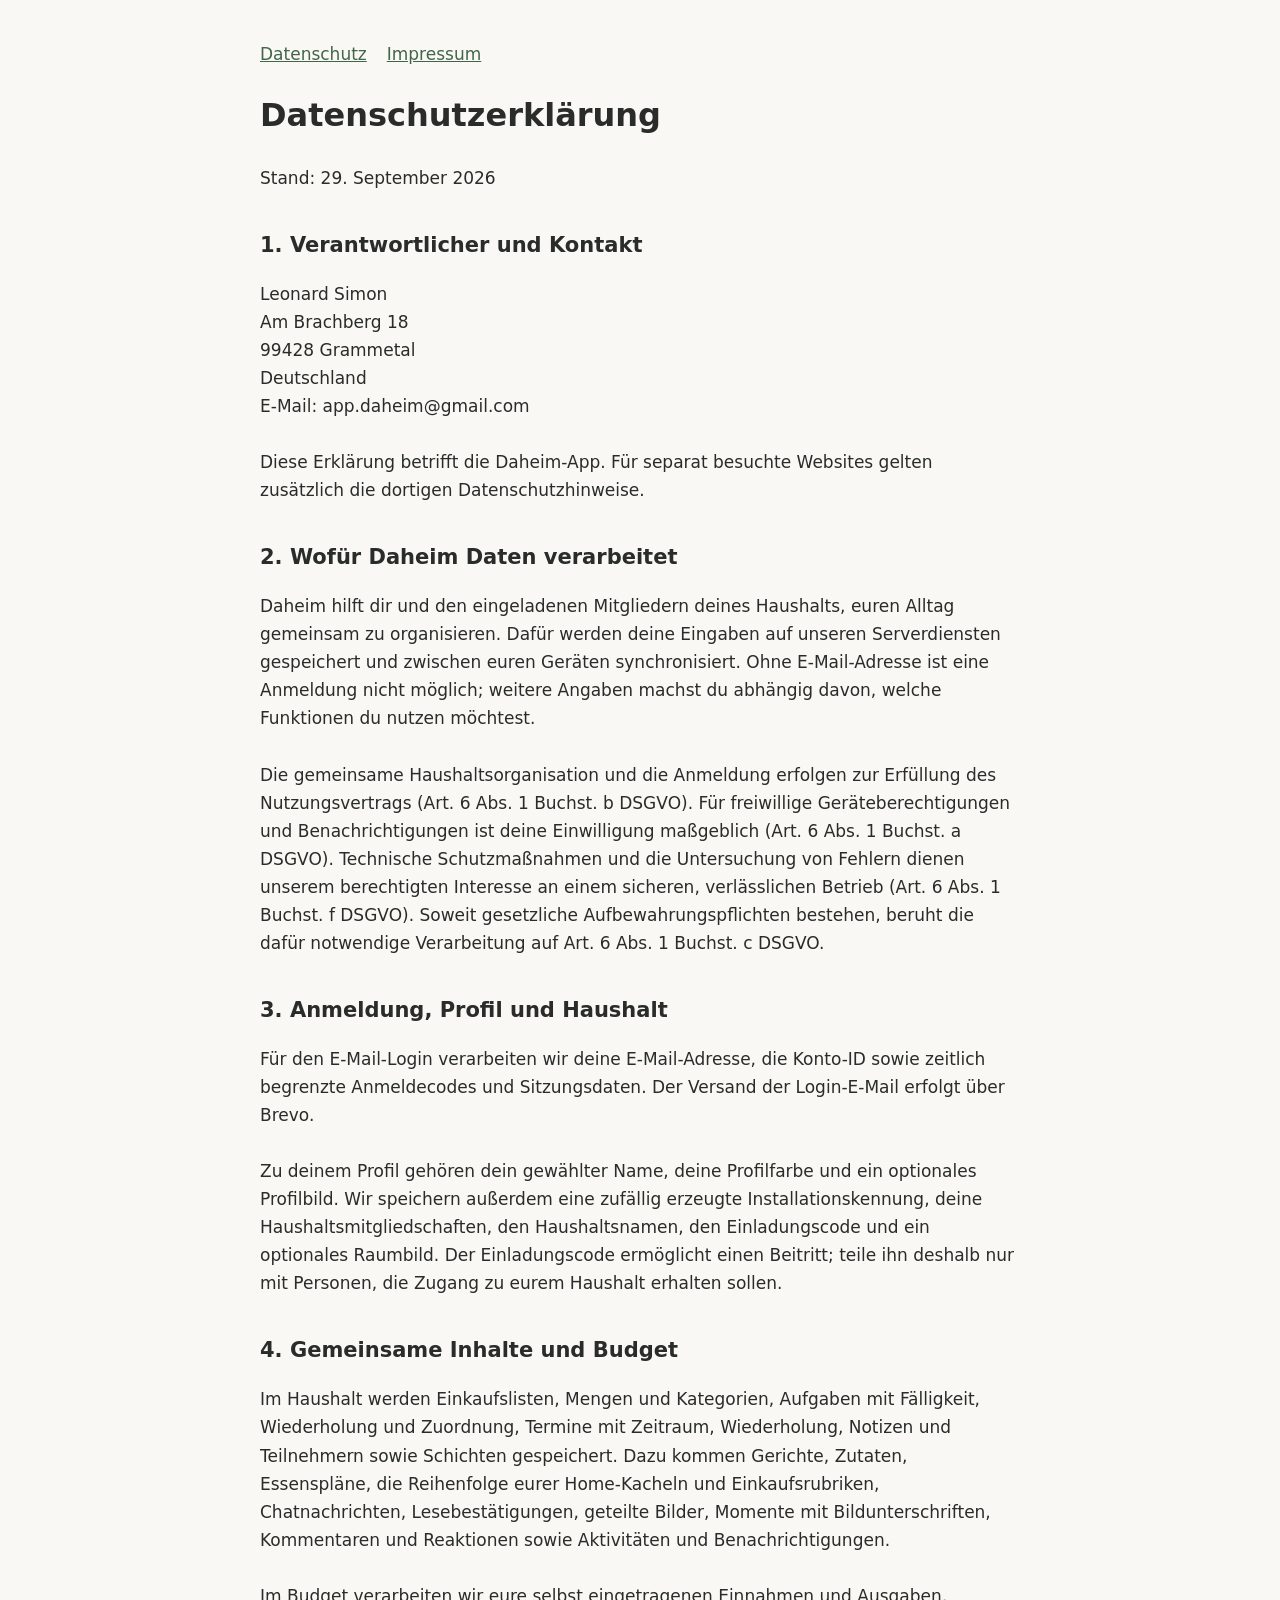
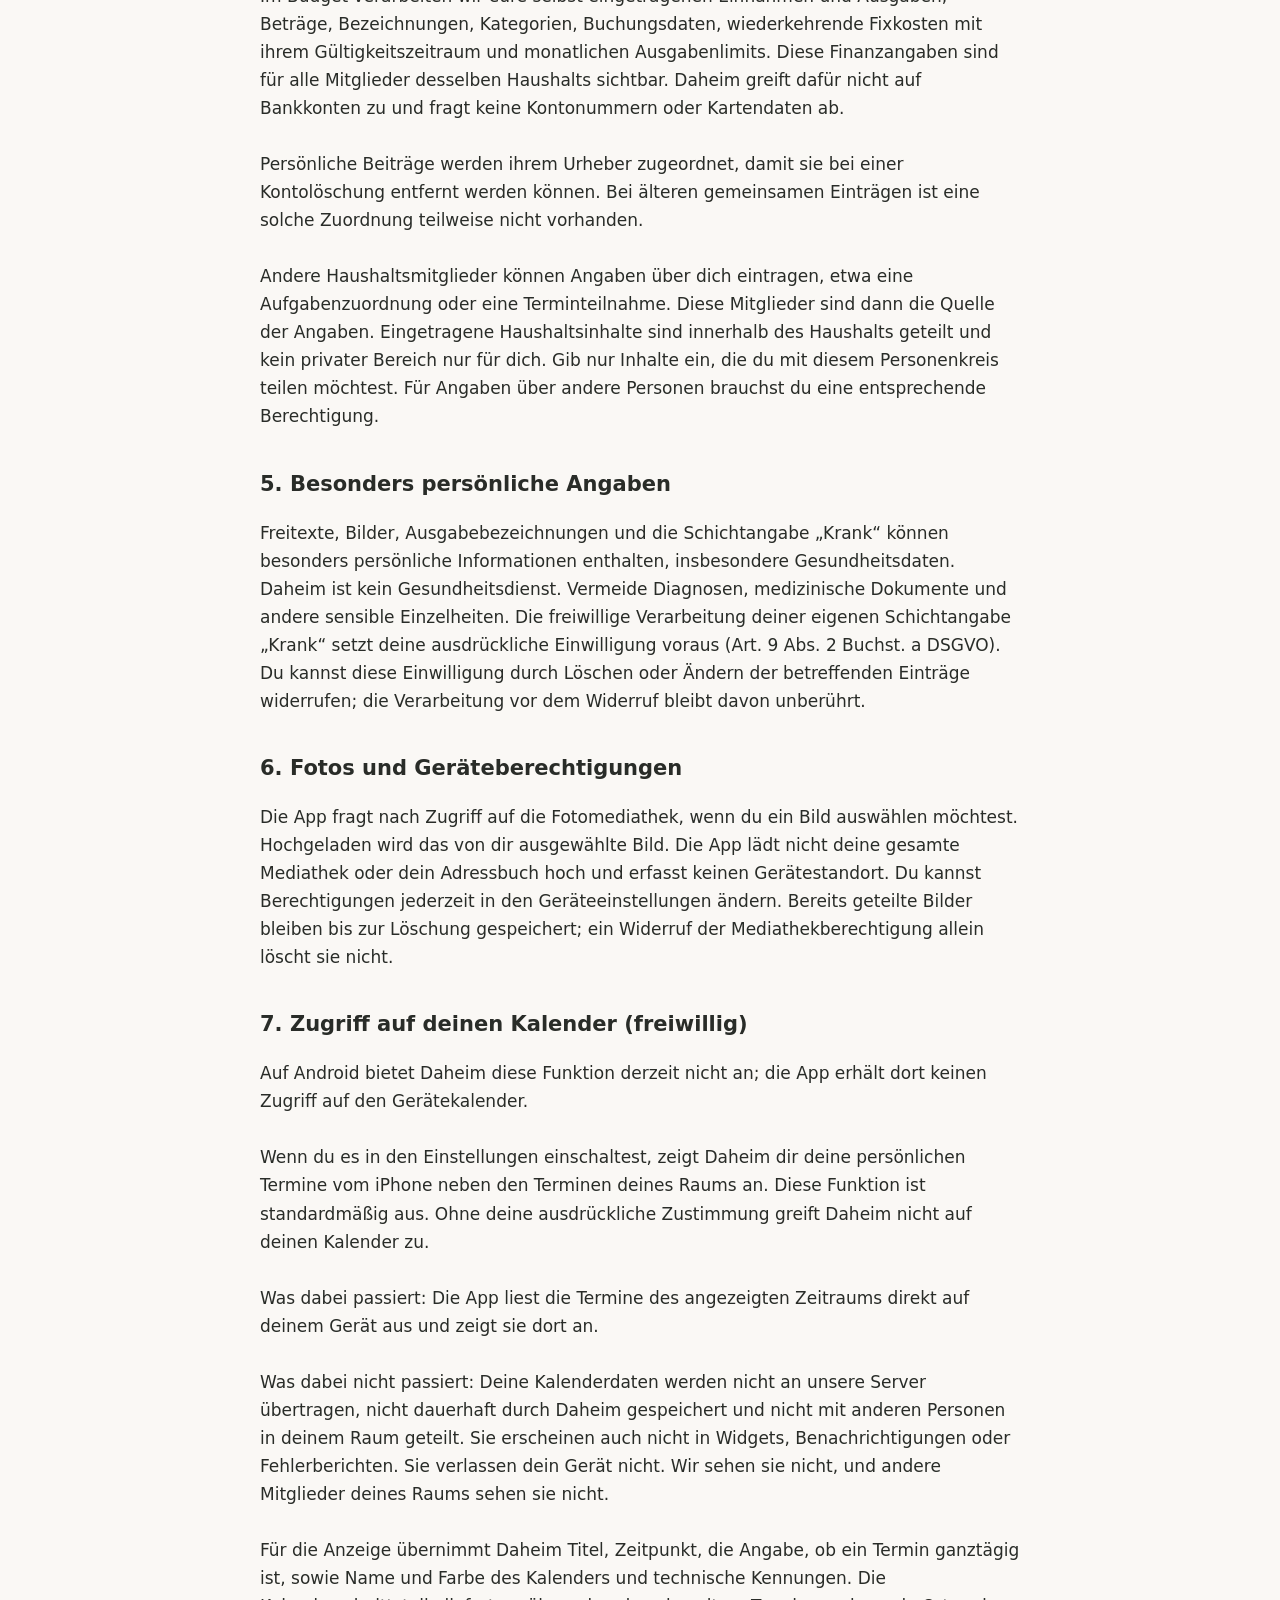
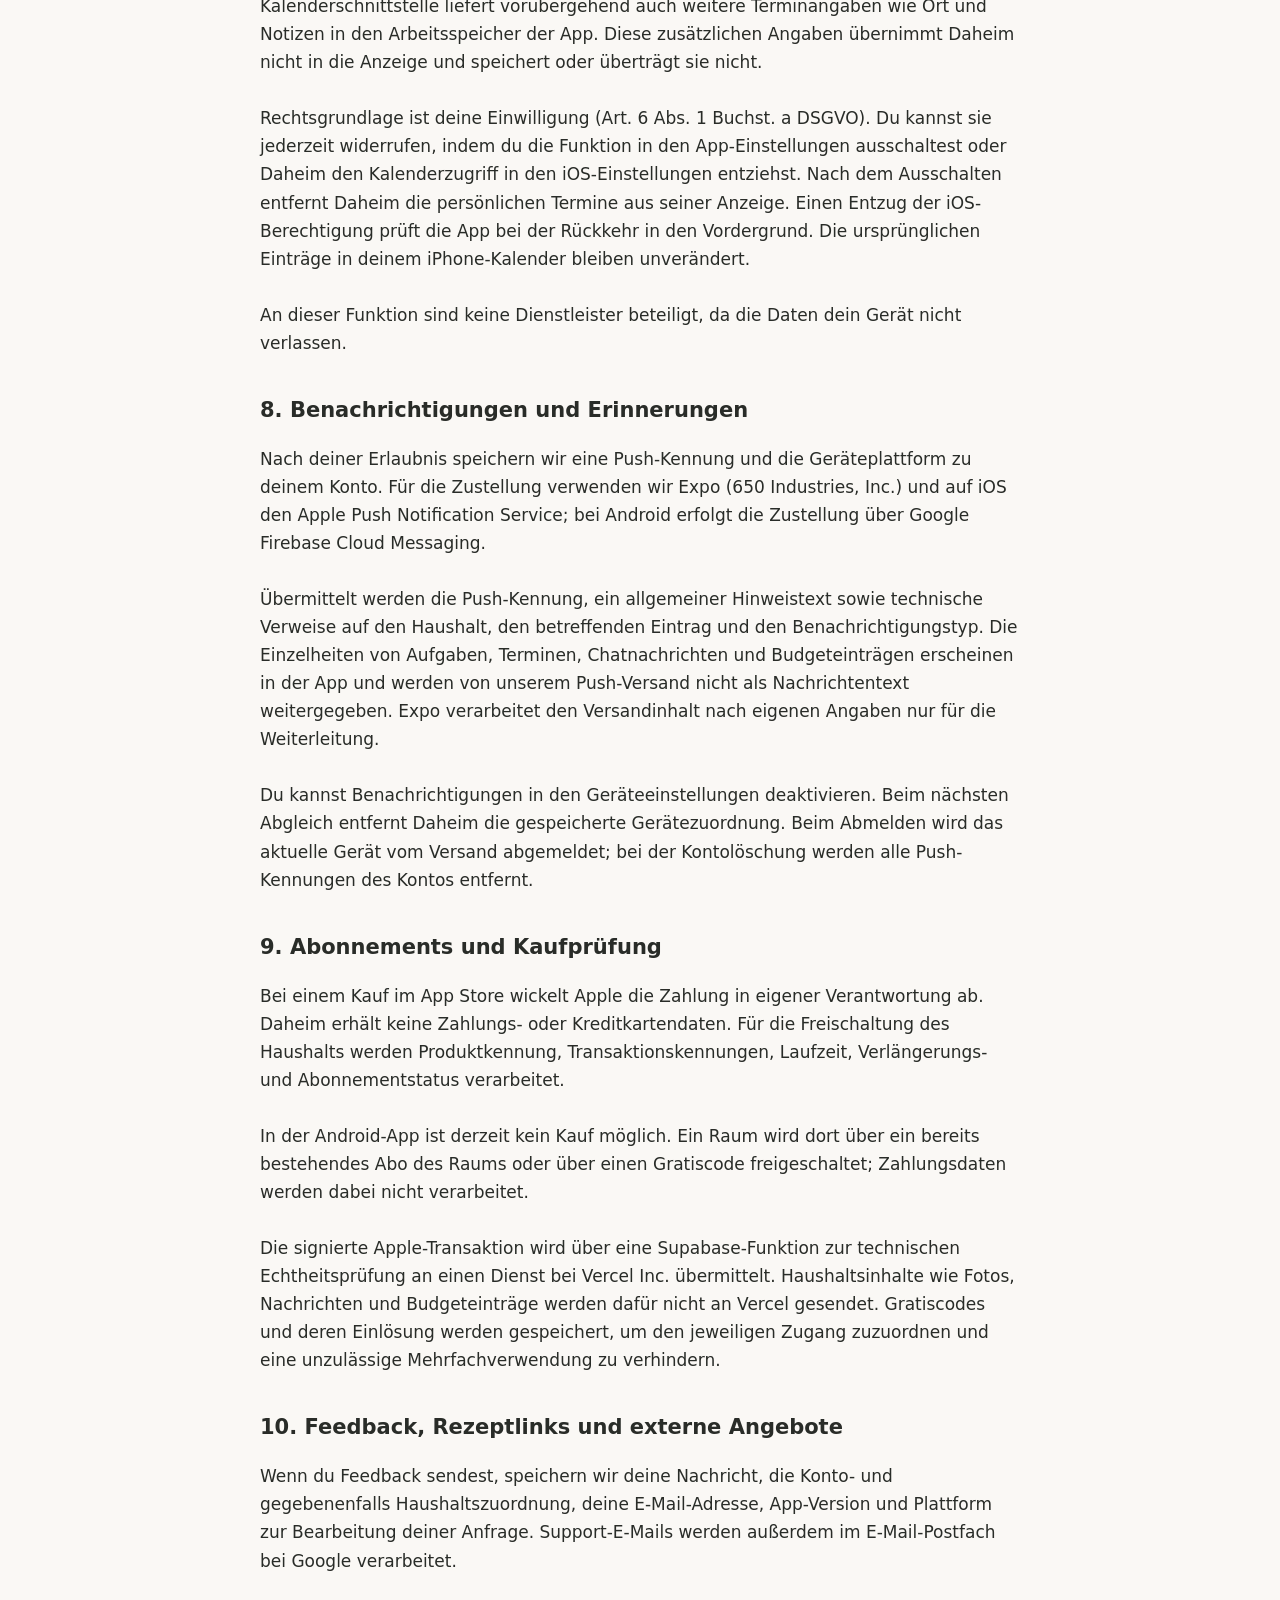
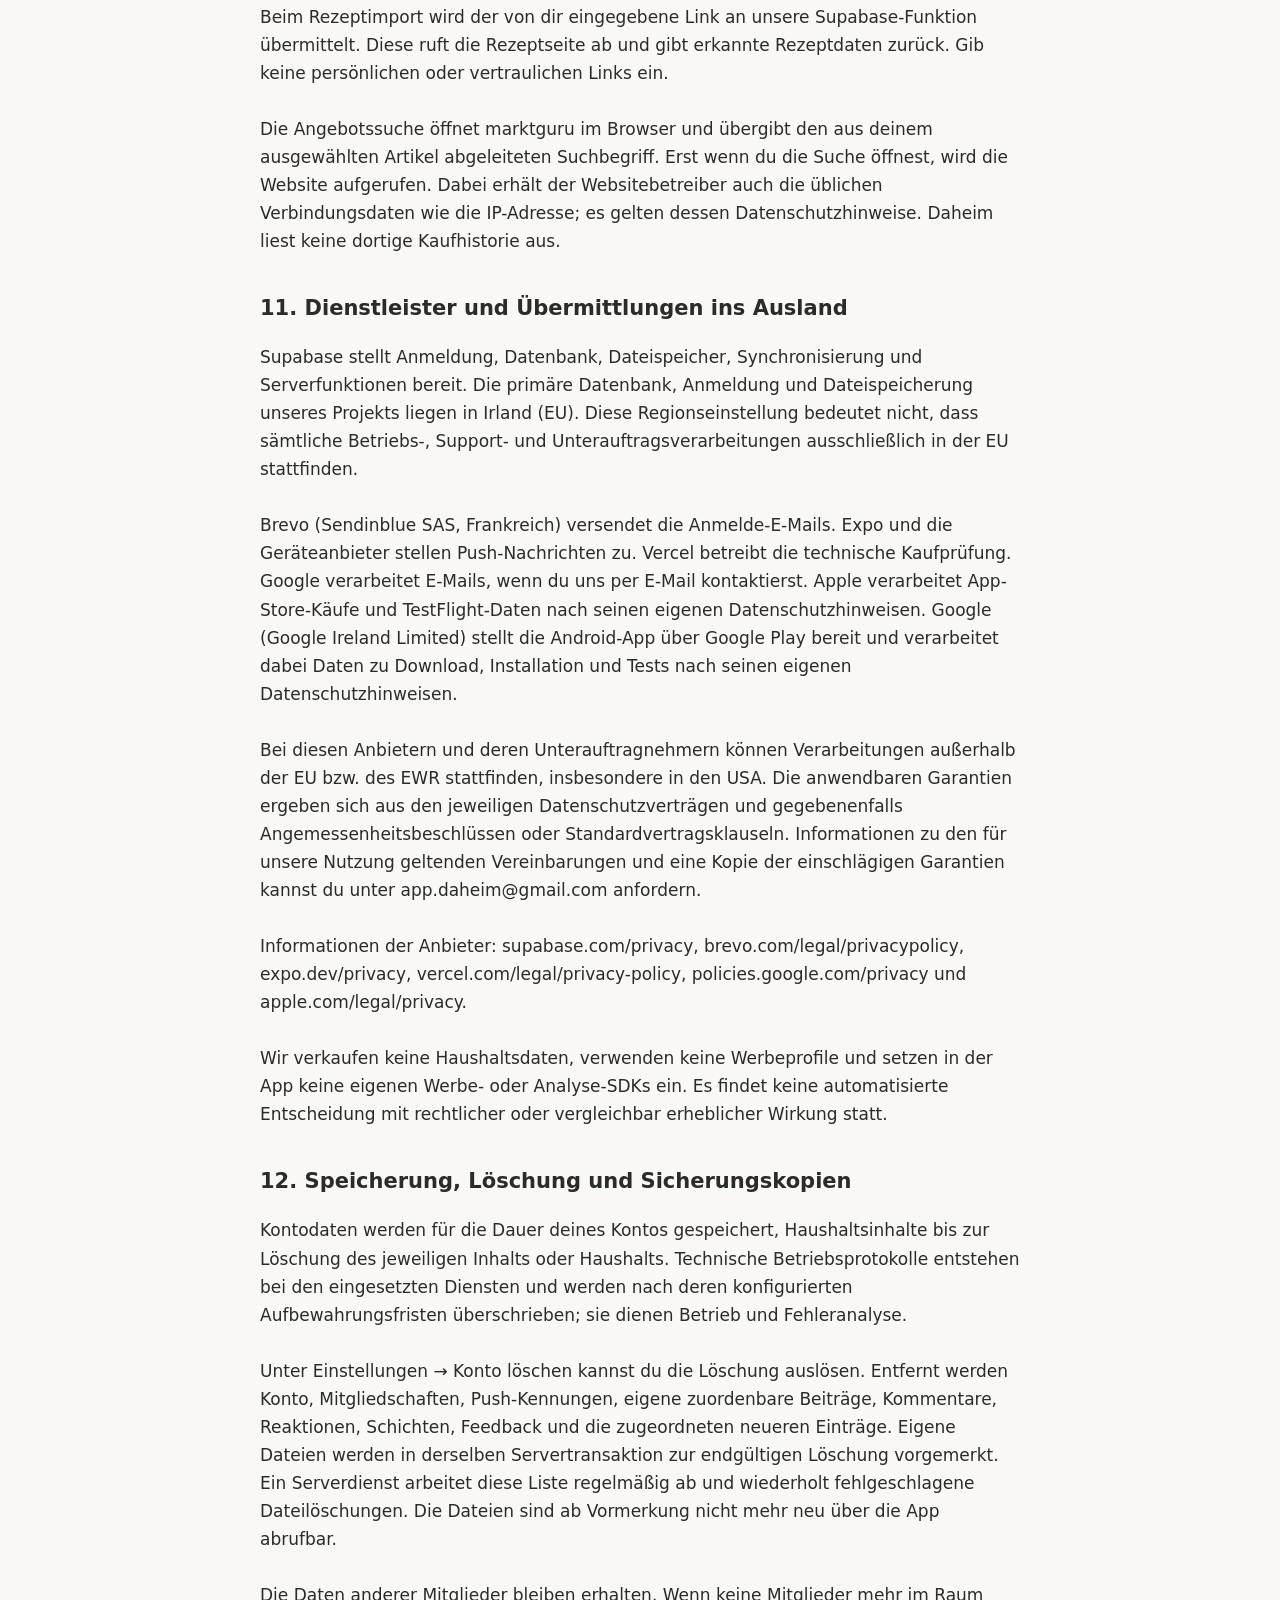
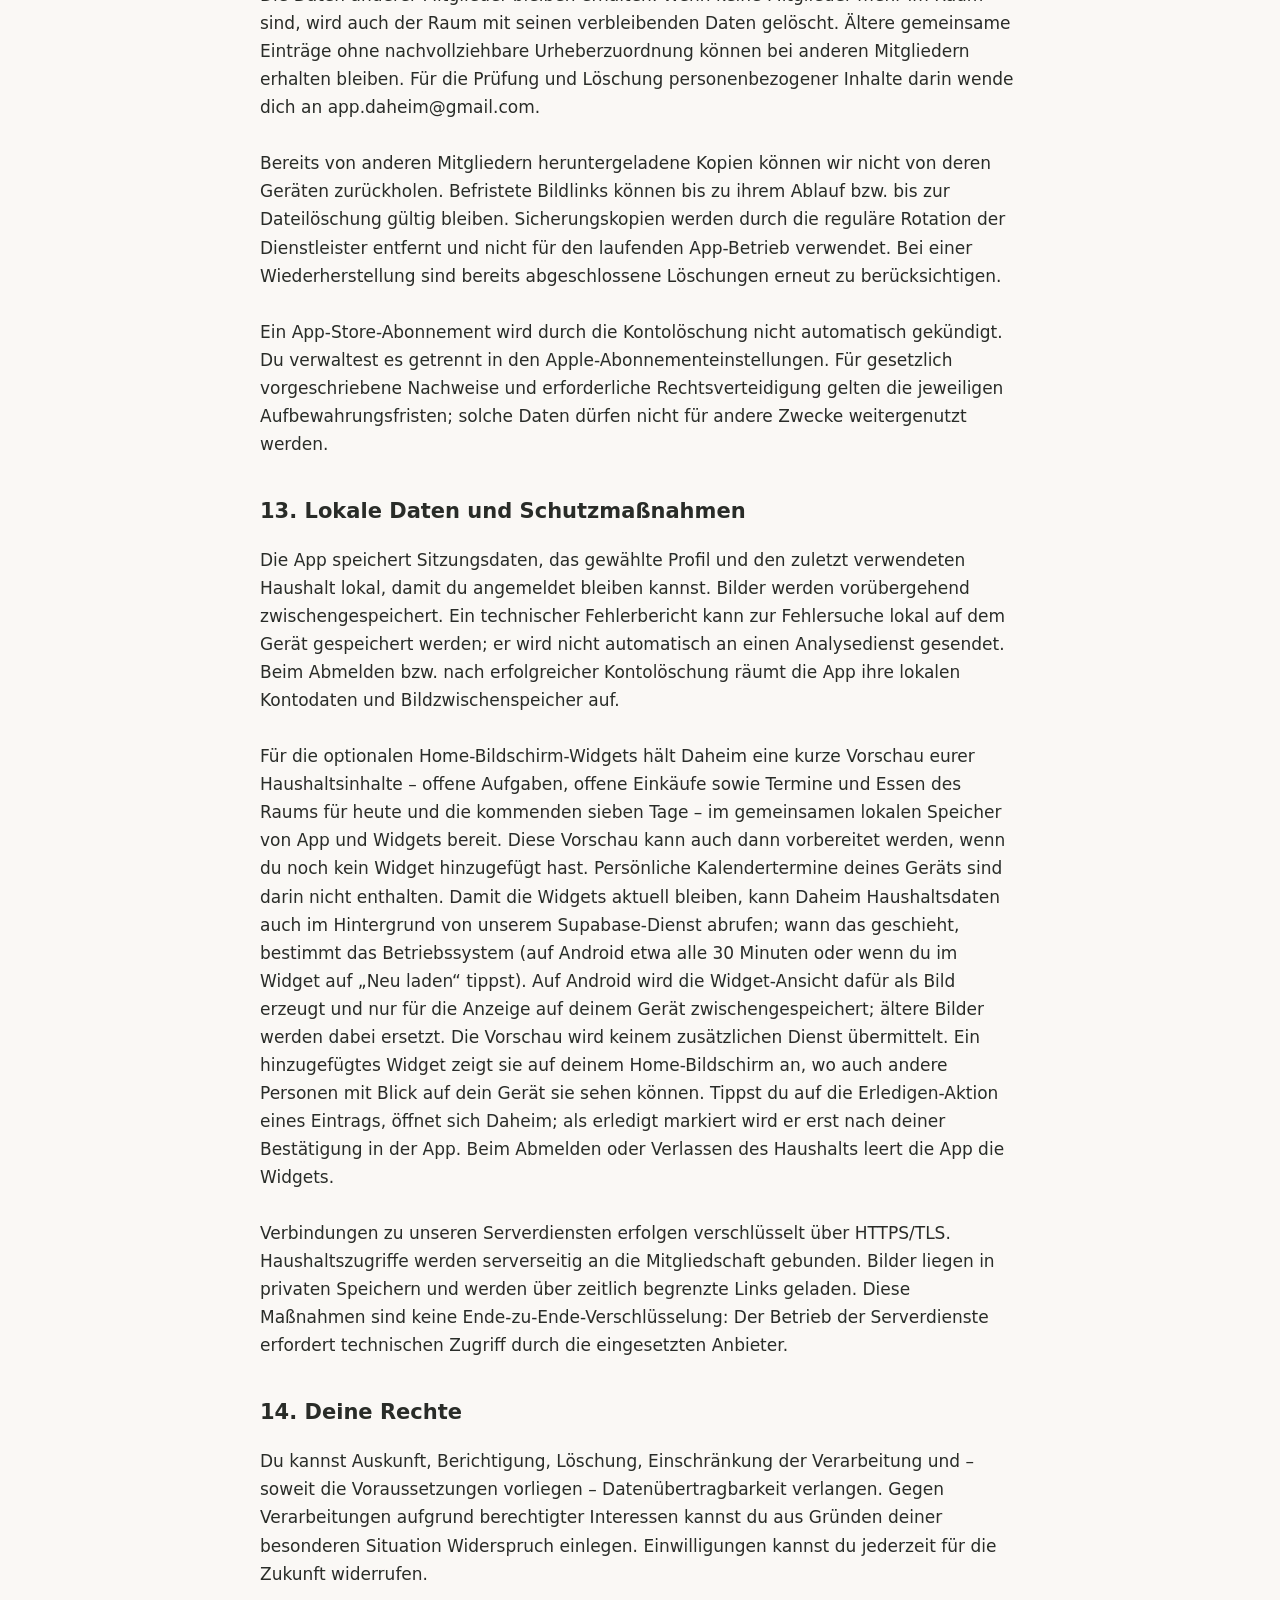
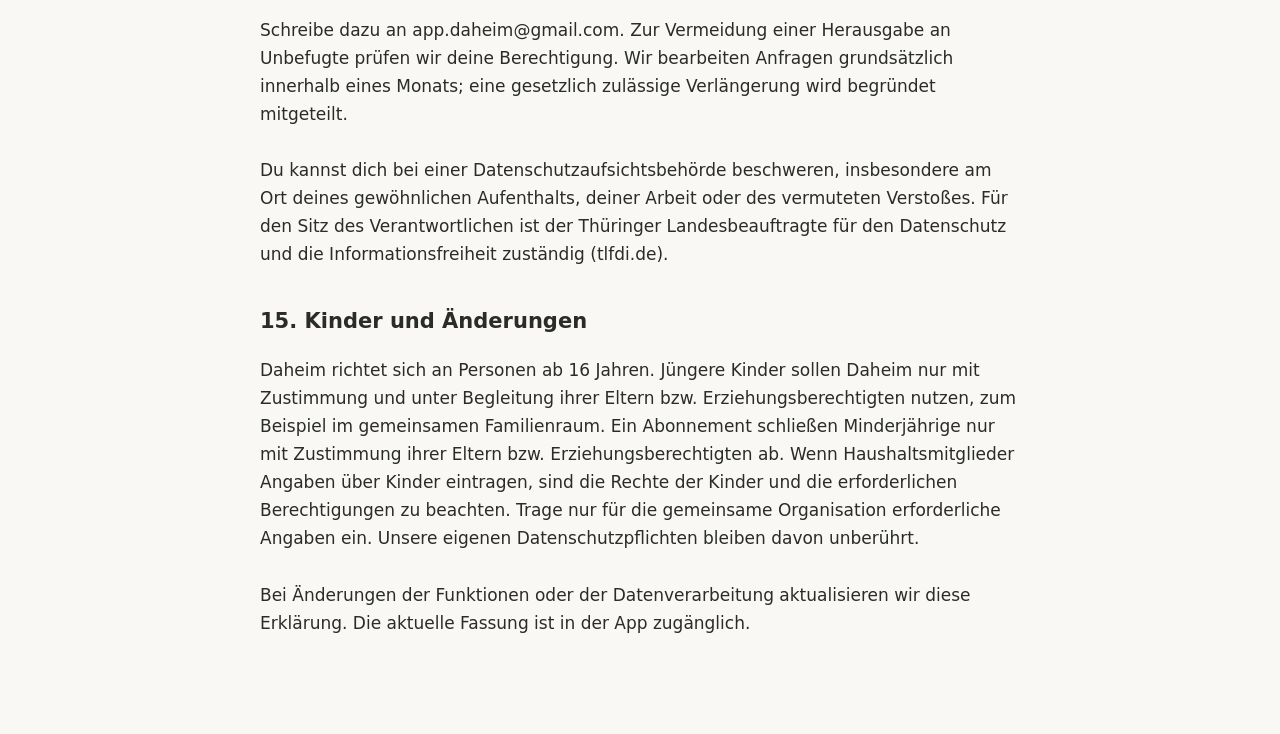
==== commit a885a4a3: "Datenschutz: Zielgruppe ab 16 Jahren Co-Authored-By: Claude Opus 5.5 <noreply@anthropic.com>" ====
--- a/index.html
+++ b/index.html
@@ -62,6 +62,6 @@
 
 Schreibe dazu an app.daheim@gmail.com. Zur Vermeidung einer Herausgabe an Unbefugte prüfen wir deine Berechtigung. Wir bearbeiten Anfragen grundsätzlich innerhalb eines Monats; eine gesetzlich zulässige Verlängerung wird begründet mitgeteilt.
 
-Du kannst dich bei einer Datenschutzaufsichtsbehörde beschweren, insbesondere am Ort deines gewöhnlichen Aufenthalts, deiner Arbeit oder des vermuteten Verstoßes. Für den Sitz des Verantwortlichen ist der Thüringer Landesbeauftragte für den Datenschutz und die Informationsfreiheit zuständig (tlfdi.de).</p></section><section><h2>15. Kinder und Änderungen</h2><p>Daheim richtet sich an Erwachsene. Wenn Haushaltsmitglieder Angaben über Kinder eintragen, sind die Rechte der Kinder und die erforderlichen Berechtigungen zu beachten. Trage nur für die gemeinsame Organisation erforderliche Angaben ein. Unsere eigenen Datenschutzpflichten bleiben davon unberührt.
+Du kannst dich bei einer Datenschutzaufsichtsbehörde beschweren, insbesondere am Ort deines gewöhnlichen Aufenthalts, deiner Arbeit oder des vermuteten Verstoßes. Für den Sitz des Verantwortlichen ist der Thüringer Landesbeauftragte für den Datenschutz und die Informationsfreiheit zuständig (tlfdi.de).</p></section><section><h2>15. Kinder und Änderungen</h2><p>Daheim richtet sich an Personen ab 16 Jahren. Jüngere Kinder sollen Daheim nur mit Zustimmung und unter Begleitung ihrer Eltern bzw. Erziehungsberechtigten nutzen, zum Beispiel im gemeinsamen Familienraum. Ein Abonnement schließen Minderjährige nur mit Zustimmung ihrer Eltern bzw. Erziehungsberechtigten ab. Wenn Haushaltsmitglieder Angaben über Kinder eintragen, sind die Rechte der Kinder und die erforderlichen Berechtigungen zu beachten. Trage nur für die gemeinsame Organisation erforderliche Angaben ein. Unsere eigenen Datenschutzpflichten bleiben davon unberührt.
 
 Bei Änderungen der Funktionen oder der Datenverarbeitung aktualisieren wir diese Erklärung. Die aktuelle Fassung ist in der App zugänglich.</p></section></main></body></html>
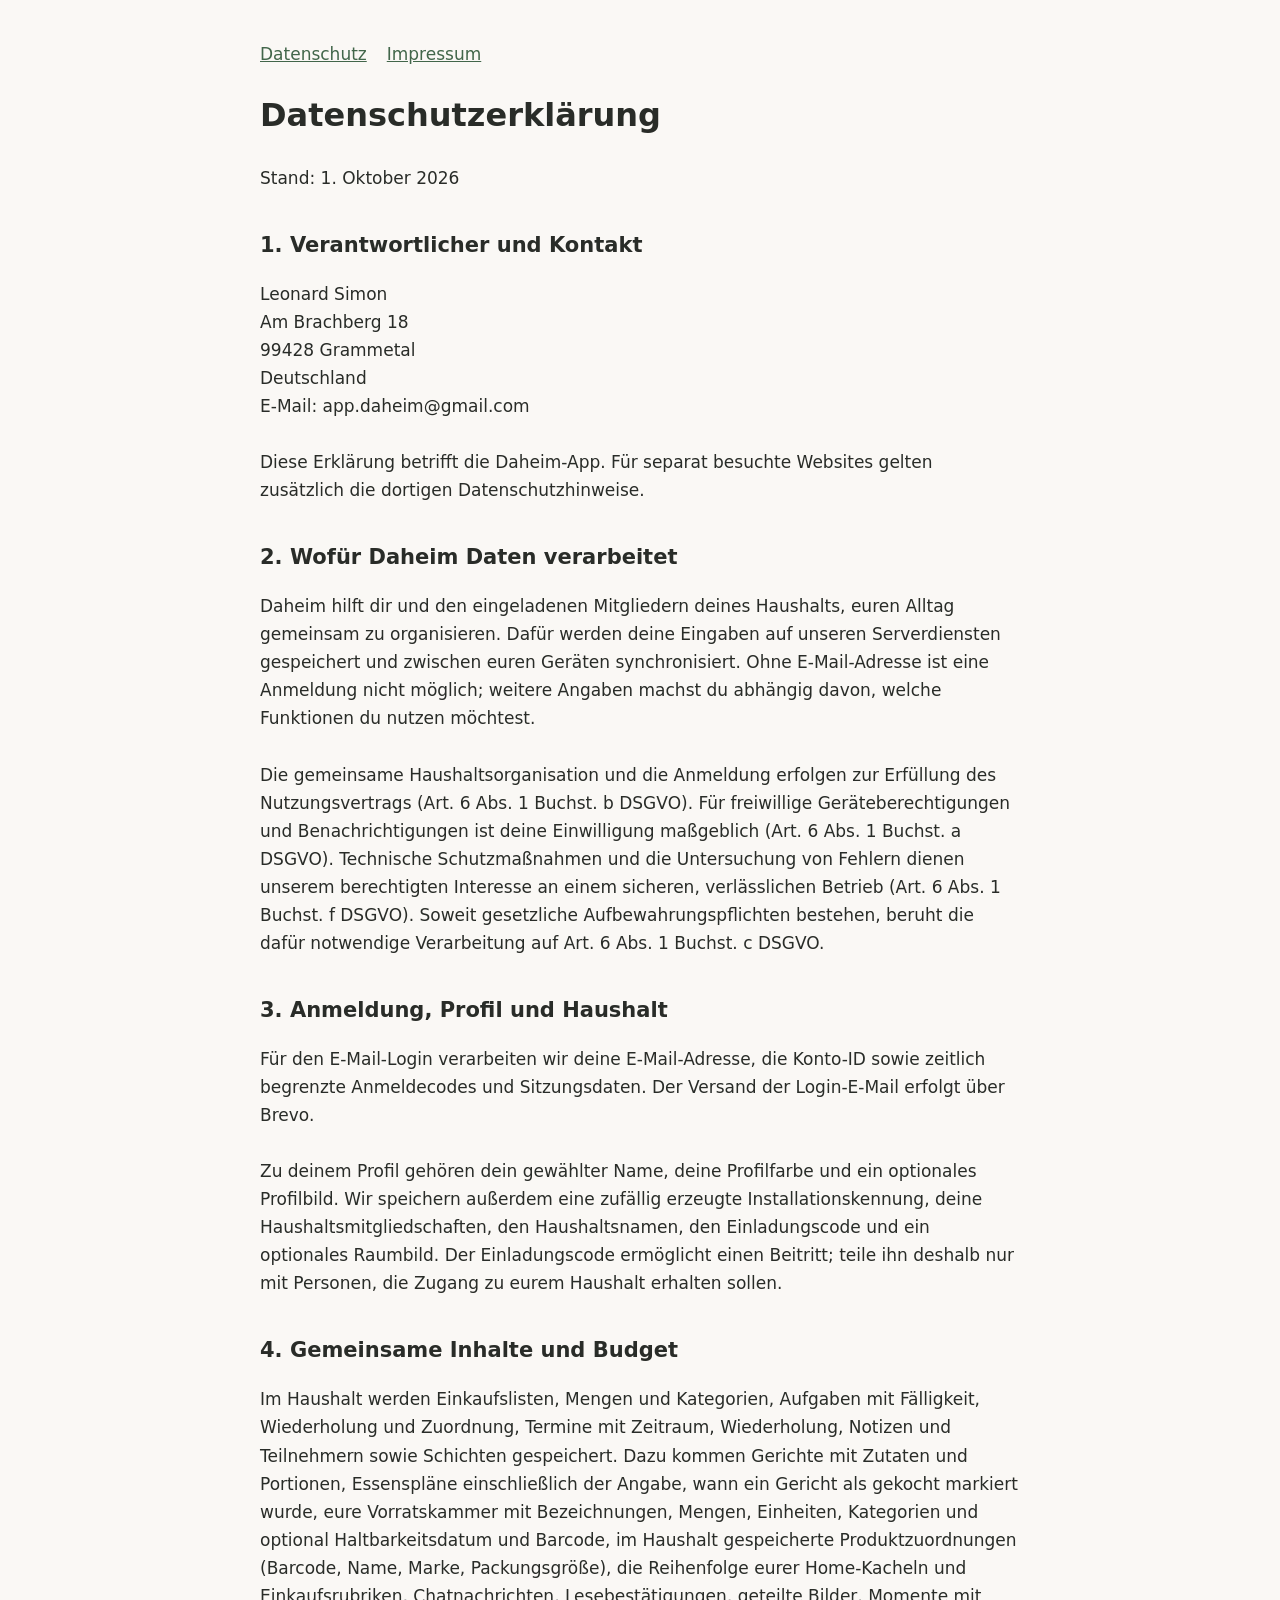
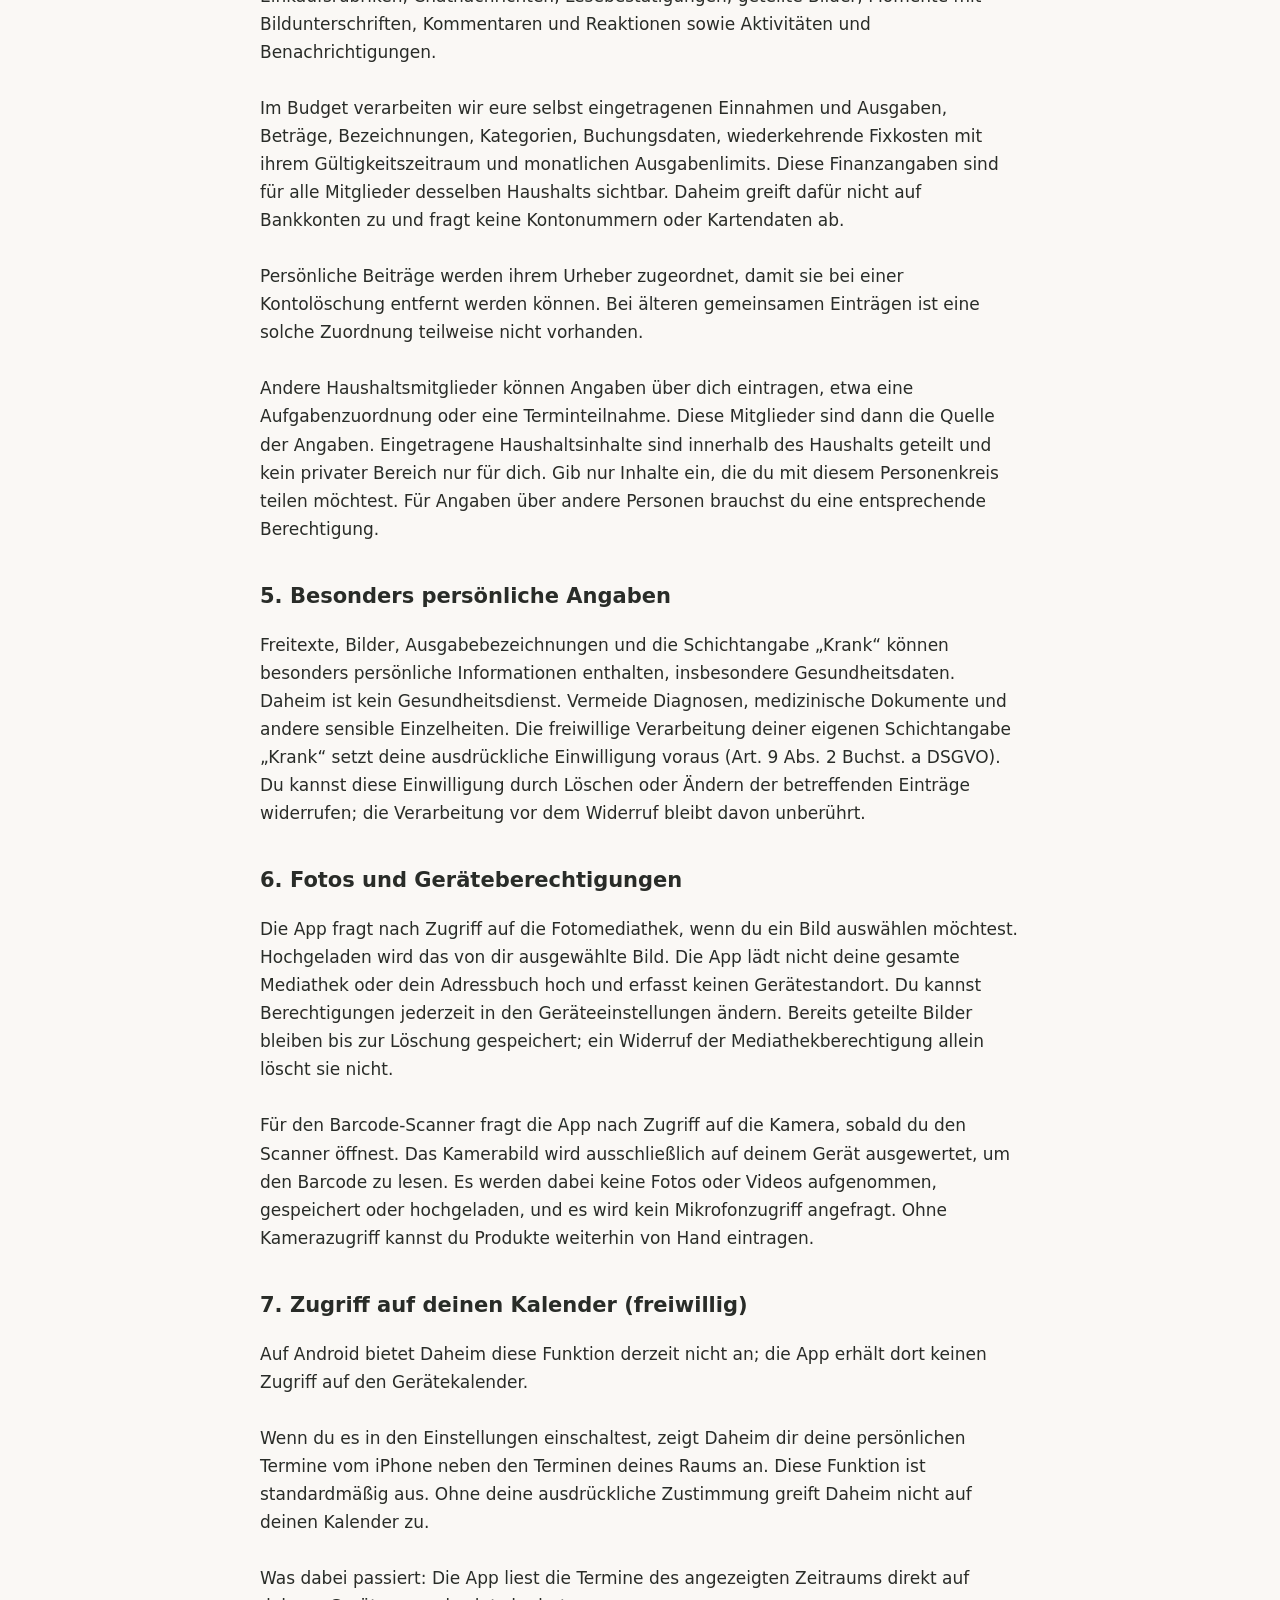
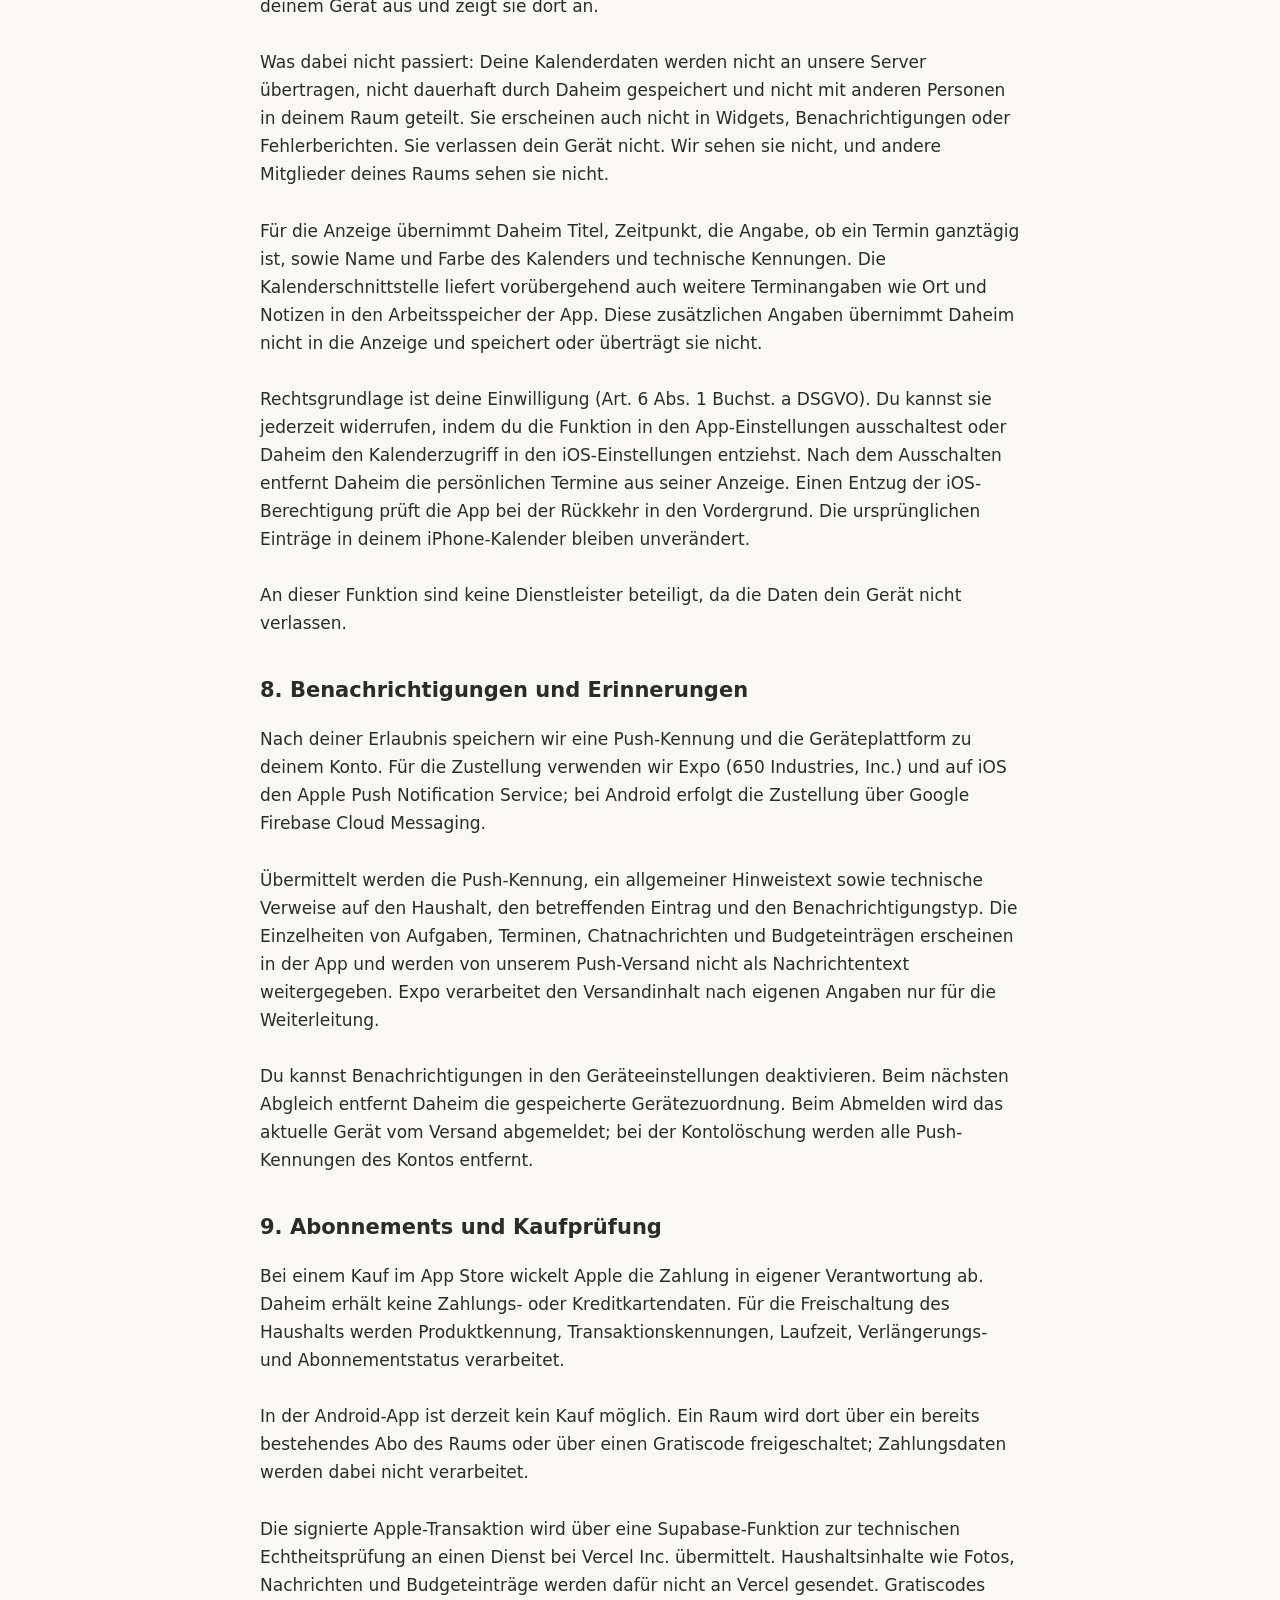
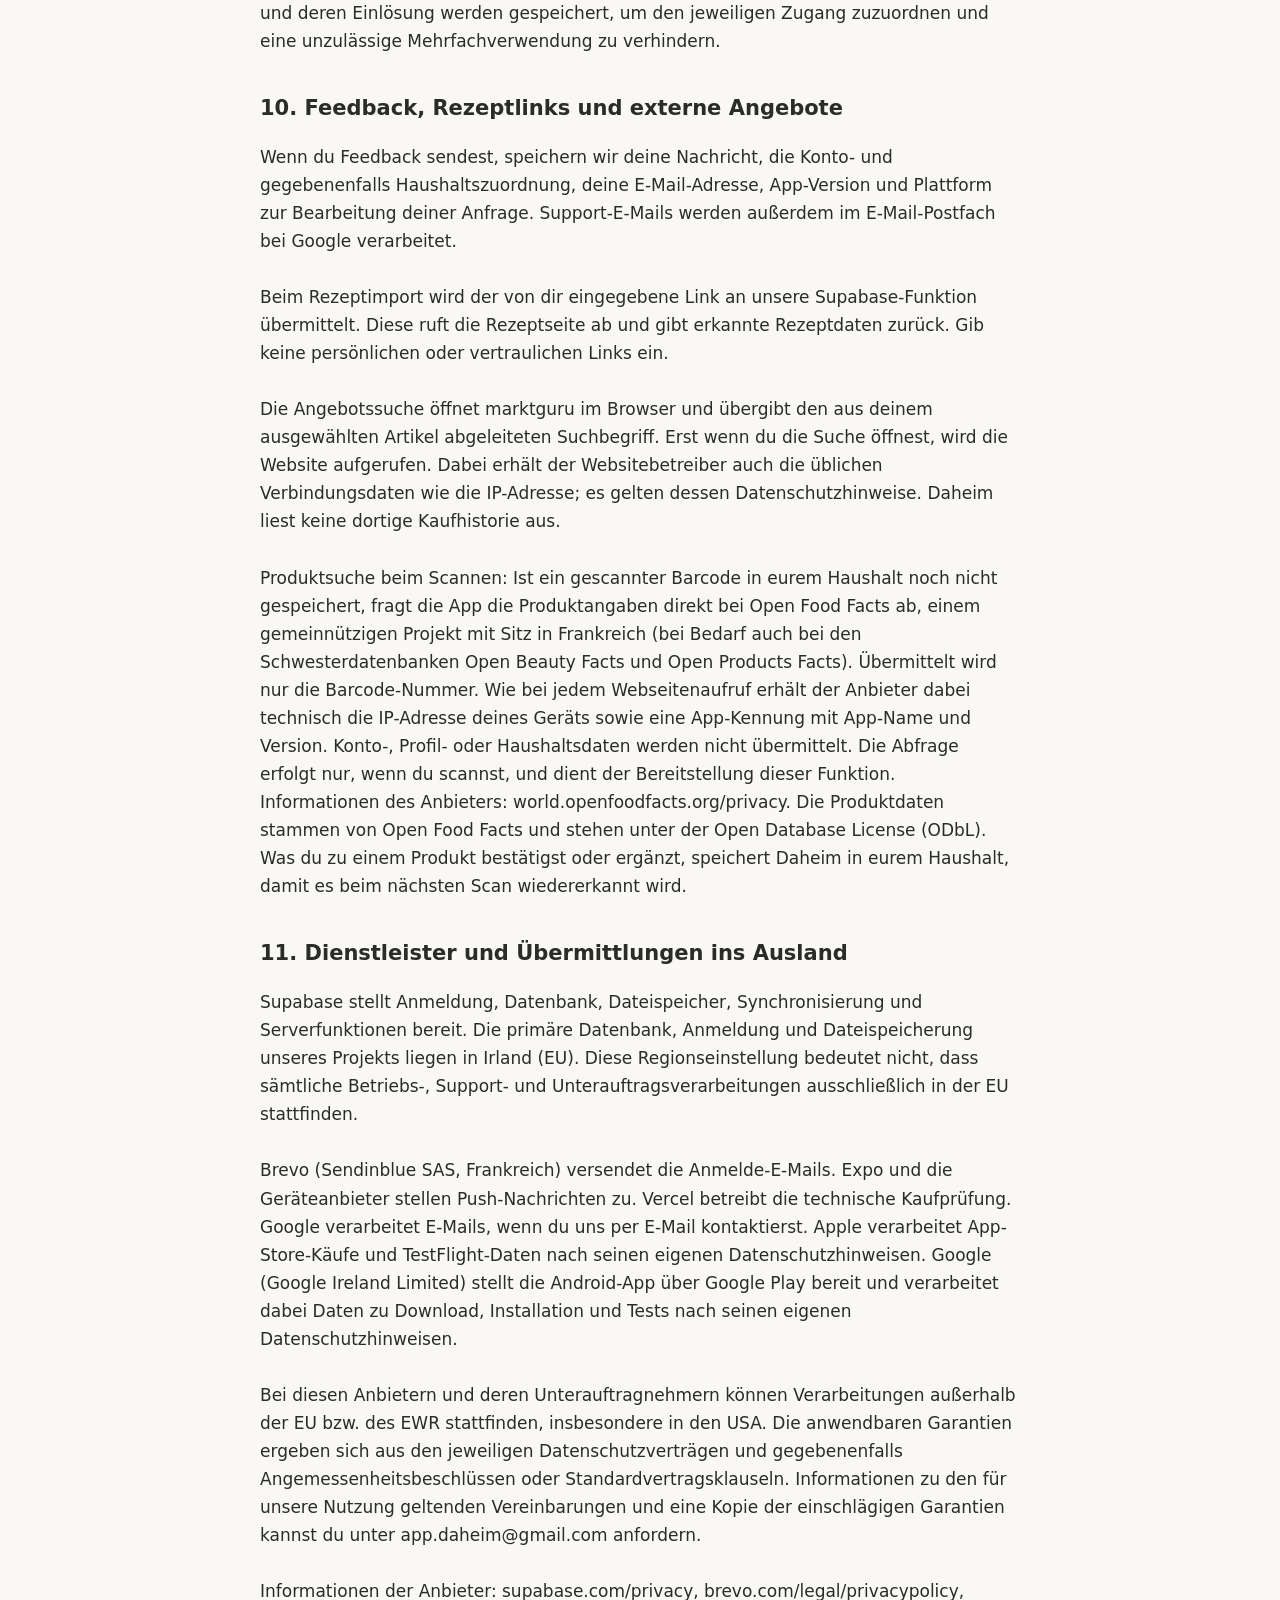
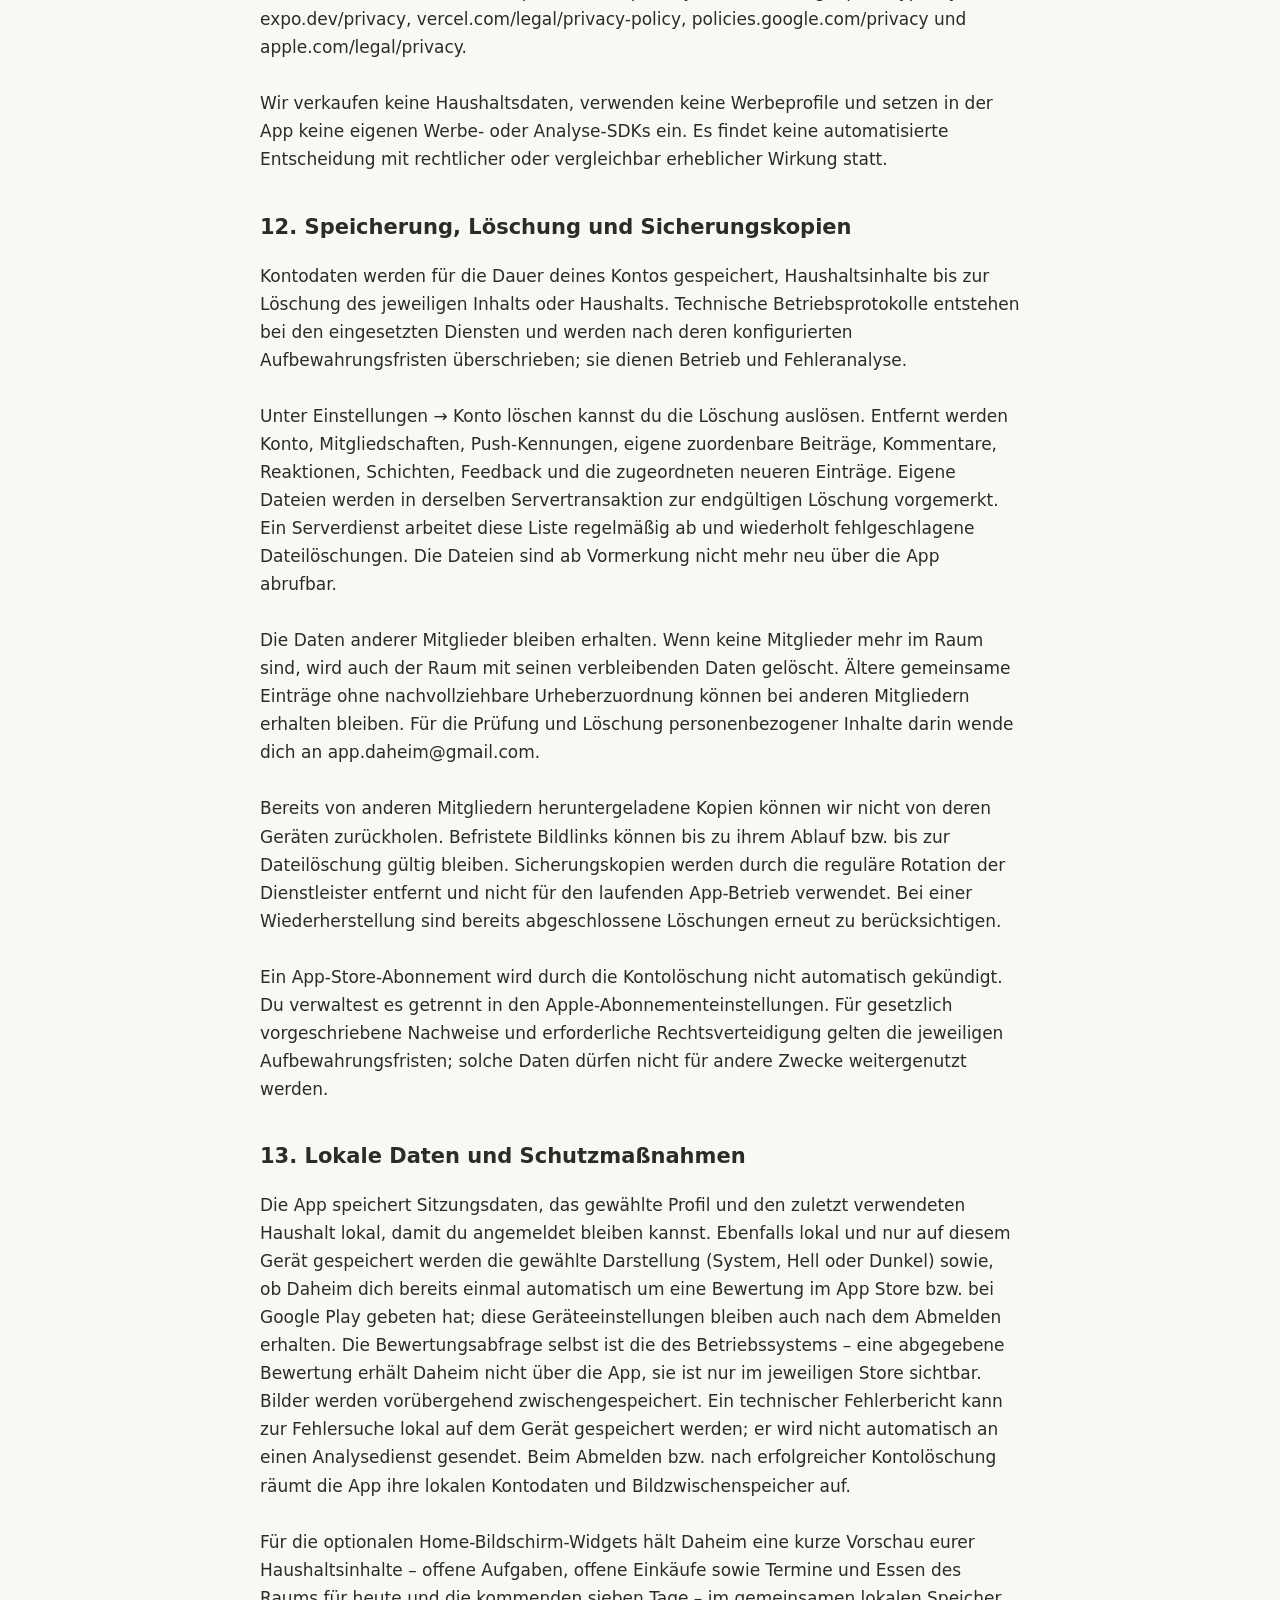
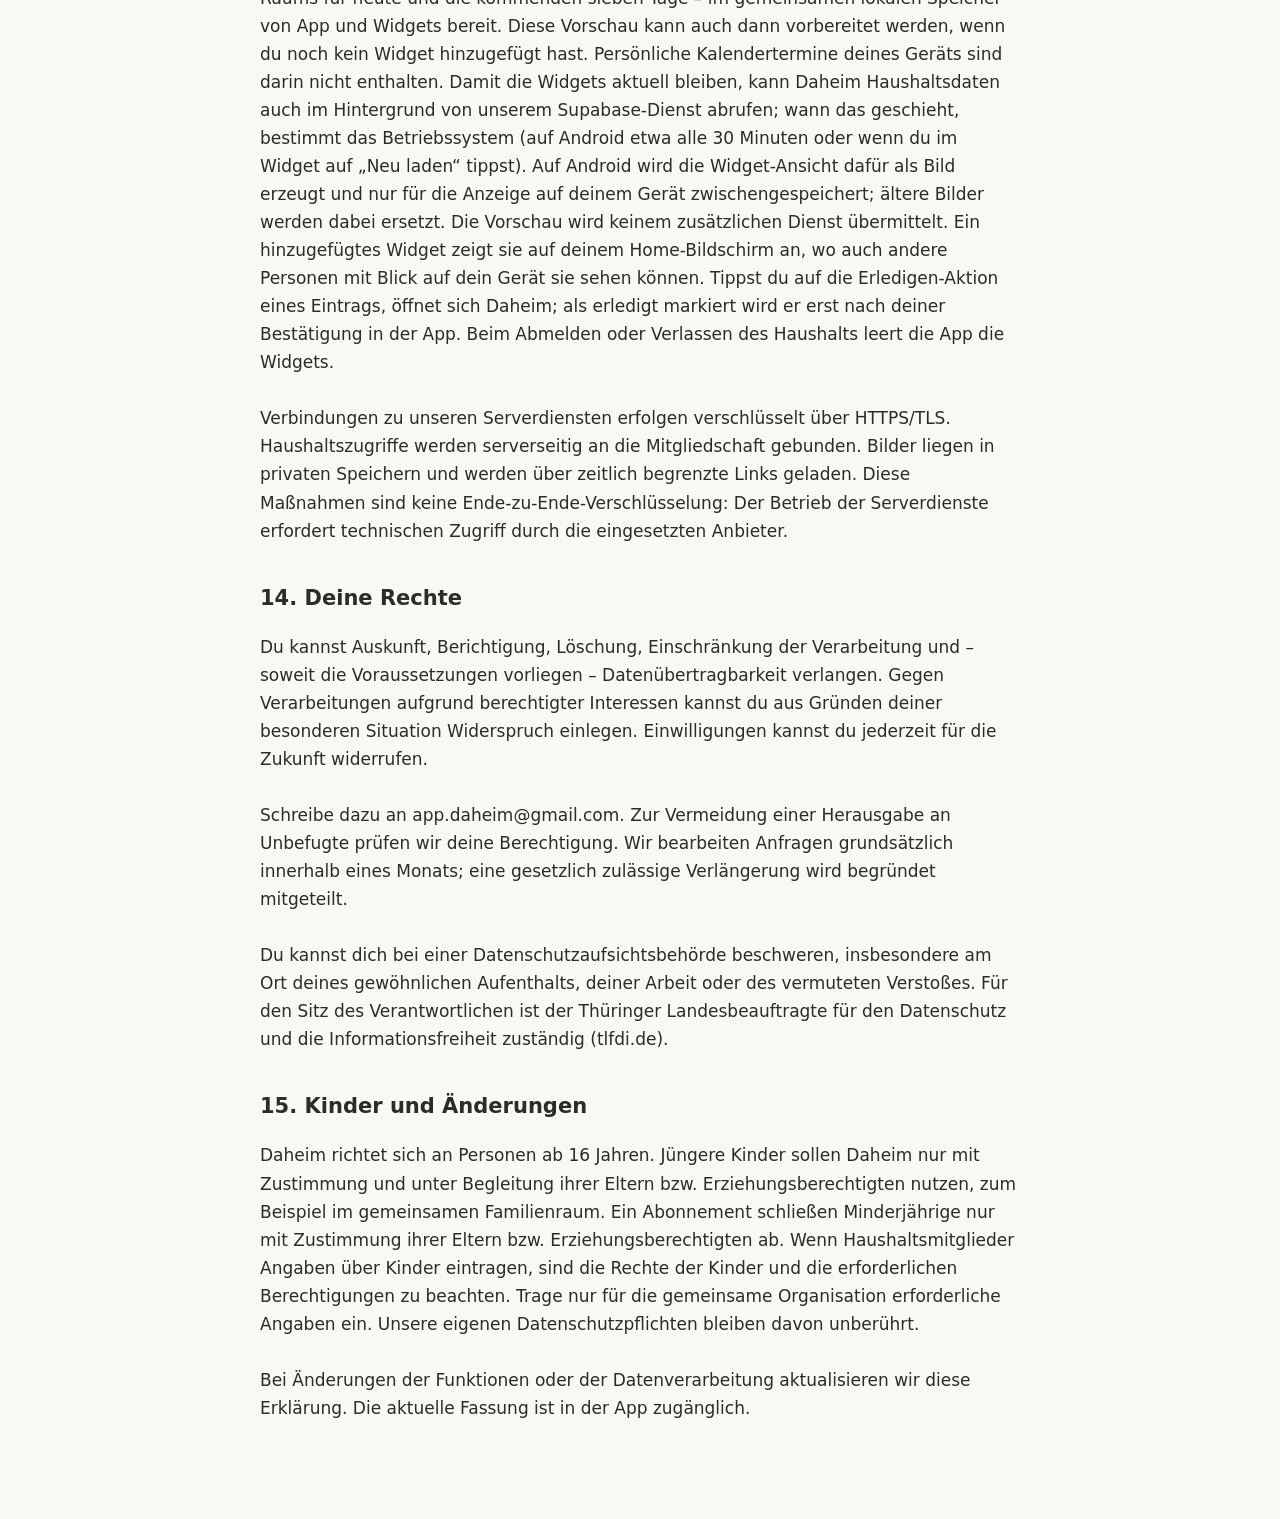
==== commit d90e721f: "Datenschutz fuer Vorratskammer und Barcode-Scanner aktualisieren" ====
--- a/index.html
+++ b/index.html
@@ -1,4 +1,4 @@
-<!doctype html><html lang="de"><head><meta charset="utf-8"><meta name="viewport" content="width=device-width,initial-scale=1"><meta name="robots" content="noindex"><title>Daheim – Datenschutzerklärung</title><style>body{margin:0;background:#faf8f5;color:#292c28;font:17px/1.65 system-ui,sans-serif}main{max-width:760px;margin:auto;padding:40px 24px 80px}h1{font-size:32px}h2{margin-top:36px;font-size:21px}p{white-space:pre-line;overflow-wrap:anywhere}nav a{color:#42664a;margin-right:20px}</style></head><body><main><nav><a href="datenschutz.html">Datenschutz</a><a href="impressum.html">Impressum</a></nav><h1>Datenschutzerklärung</h1><p>Stand: 29. September 2026</p><section><h2>1. Verantwortlicher und Kontakt</h2><p>Leonard Simon
+<!doctype html><html lang="de"><head><meta charset="utf-8"><meta name="viewport" content="width=device-width,initial-scale=1"><meta name="robots" content="noindex"><title>Daheim – Datenschutzerklärung</title><style>body{margin:0;background:#faf8f5;color:#292c28;font:17px/1.65 system-ui,sans-serif}main{max-width:760px;margin:auto;padding:40px 24px 80px}h1{font-size:32px}h2{margin-top:36px;font-size:21px}p{white-space:pre-line;overflow-wrap:anywhere}nav a{color:#42664a;margin-right:20px}</style></head><body><main><nav><a href="datenschutz.html">Datenschutz</a><a href="impressum.html">Impressum</a></nav><h1>Datenschutzerklärung</h1><p>Stand: 1. Oktober 2026</p><section><h2>1. Verantwortlicher und Kontakt</h2><p>Leonard Simon
 Am Brachberg 18
 99428 Grammetal
 Deutschland
@@ -8,13 +8,15 @@
 
 Die gemeinsame Haushaltsorganisation und die Anmeldung erfolgen zur Erfüllung des Nutzungsvertrags (Art. 6 Abs. 1 Buchst. b DSGVO). Für freiwillige Geräteberechtigungen und Benachrichtigungen ist deine Einwilligung maßgeblich (Art. 6 Abs. 1 Buchst. a DSGVO). Technische Schutzmaßnahmen und die Untersuchung von Fehlern dienen unserem berechtigten Interesse an einem sicheren, verlässlichen Betrieb (Art. 6 Abs. 1 Buchst. f DSGVO). Soweit gesetzliche Aufbewahrungspflichten bestehen, beruht die dafür notwendige Verarbeitung auf Art. 6 Abs. 1 Buchst. c DSGVO.</p></section><section><h2>3. Anmeldung, Profil und Haushalt</h2><p>Für den E-Mail-Login verarbeiten wir deine E-Mail-Adresse, die Konto-ID sowie zeitlich begrenzte Anmeldecodes und Sitzungsdaten. Der Versand der Login-E-Mail erfolgt über Brevo.
 
-Zu deinem Profil gehören dein gewählter Name, deine Profilfarbe und ein optionales Profilbild. Wir speichern außerdem eine zufällig erzeugte Installationskennung, deine Haushaltsmitgliedschaften, den Haushaltsnamen, den Einladungscode und ein optionales Raumbild. Der Einladungscode ermöglicht einen Beitritt; teile ihn deshalb nur mit Personen, die Zugang zu eurem Haushalt erhalten sollen.</p></section><section><h2>4. Gemeinsame Inhalte und Budget</h2><p>Im Haushalt werden Einkaufslisten, Mengen und Kategorien, Aufgaben mit Fälligkeit, Wiederholung und Zuordnung, Termine mit Zeitraum, Wiederholung, Notizen und Teilnehmern sowie Schichten gespeichert. Dazu kommen Gerichte, Zutaten, Essenspläne, die Reihenfolge eurer Home-Kacheln und Einkaufsrubriken, Chatnachrichten, Lesebestätigungen, geteilte Bilder, Momente mit Bildunterschriften, Kommentaren und Reaktionen sowie Aktivitäten und Benachrichtigungen.
+Zu deinem Profil gehören dein gewählter Name, deine Profilfarbe und ein optionales Profilbild. Wir speichern außerdem eine zufällig erzeugte Installationskennung, deine Haushaltsmitgliedschaften, den Haushaltsnamen, den Einladungscode und ein optionales Raumbild. Der Einladungscode ermöglicht einen Beitritt; teile ihn deshalb nur mit Personen, die Zugang zu eurem Haushalt erhalten sollen.</p></section><section><h2>4. Gemeinsame Inhalte und Budget</h2><p>Im Haushalt werden Einkaufslisten, Mengen und Kategorien, Aufgaben mit Fälligkeit, Wiederholung und Zuordnung, Termine mit Zeitraum, Wiederholung, Notizen und Teilnehmern sowie Schichten gespeichert. Dazu kommen Gerichte mit Zutaten und Portionen, Essenspläne einschließlich der Angabe, wann ein Gericht als gekocht markiert wurde, eure Vorratskammer mit Bezeichnungen, Mengen, Einheiten, Kategorien und optional Haltbarkeitsdatum und Barcode, im Haushalt gespeicherte Produktzuordnungen (Barcode, Name, Marke, Packungsgröße), die Reihenfolge eurer Home-Kacheln und Einkaufsrubriken, Chatnachrichten, Lesebestätigungen, geteilte Bilder, Momente mit Bildunterschriften, Kommentaren und Reaktionen sowie Aktivitäten und Benachrichtigungen.
 
 Im Budget verarbeiten wir eure selbst eingetragenen Einnahmen und Ausgaben, Beträge, Bezeichnungen, Kategorien, Buchungsdaten, wiederkehrende Fixkosten mit ihrem Gültigkeitszeitraum und monatlichen Ausgabenlimits. Diese Finanzangaben sind für alle Mitglieder desselben Haushalts sichtbar. Daheim greift dafür nicht auf Bankkonten zu und fragt keine Kontonummern oder Kartendaten ab.
 
 Persönliche Beiträge werden ihrem Urheber zugeordnet, damit sie bei einer Kontolöschung entfernt werden können. Bei älteren gemeinsamen Einträgen ist eine solche Zuordnung teilweise nicht vorhanden.
 
-Andere Haushaltsmitglieder können Angaben über dich eintragen, etwa eine Aufgabenzuordnung oder eine Terminteilnahme. Diese Mitglieder sind dann die Quelle der Angaben. Eingetragene Haushaltsinhalte sind innerhalb des Haushalts geteilt und kein privater Bereich nur für dich. Gib nur Inhalte ein, die du mit diesem Personenkreis teilen möchtest. Für Angaben über andere Personen brauchst du eine entsprechende Berechtigung.</p></section><section><h2>5. Besonders persönliche Angaben</h2><p>Freitexte, Bilder, Ausgabebezeichnungen und die Schichtangabe „Krank“ können besonders persönliche Informationen enthalten, insbesondere Gesundheitsdaten. Daheim ist kein Gesundheitsdienst. Vermeide Diagnosen, medizinische Dokumente und andere sensible Einzelheiten. Die freiwillige Verarbeitung deiner eigenen Schichtangabe „Krank“ setzt deine ausdrückliche Einwilligung voraus (Art. 9 Abs. 2 Buchst. a DSGVO). Du kannst diese Einwilligung durch Löschen oder Ändern der betreffenden Einträge widerrufen; die Verarbeitung vor dem Widerruf bleibt davon unberührt.</p></section><section><h2>6. Fotos und Geräteberechtigungen</h2><p>Die App fragt nach Zugriff auf die Fotomediathek, wenn du ein Bild auswählen möchtest. Hochgeladen wird das von dir ausgewählte Bild. Die App lädt nicht deine gesamte Mediathek oder dein Adressbuch hoch und erfasst keinen Gerätestandort. Du kannst Berechtigungen jederzeit in den Geräteeinstellungen ändern. Bereits geteilte Bilder bleiben bis zur Löschung gespeichert; ein Widerruf der Mediathekberechtigung allein löscht sie nicht.</p></section><section><h2>7. Zugriff auf deinen Kalender (freiwillig)</h2><p>Auf Android bietet Daheim diese Funktion derzeit nicht an; die App erhält dort keinen Zugriff auf den Gerätekalender.
+Andere Haushaltsmitglieder können Angaben über dich eintragen, etwa eine Aufgabenzuordnung oder eine Terminteilnahme. Diese Mitglieder sind dann die Quelle der Angaben. Eingetragene Haushaltsinhalte sind innerhalb des Haushalts geteilt und kein privater Bereich nur für dich. Gib nur Inhalte ein, die du mit diesem Personenkreis teilen möchtest. Für Angaben über andere Personen brauchst du eine entsprechende Berechtigung.</p></section><section><h2>5. Besonders persönliche Angaben</h2><p>Freitexte, Bilder, Ausgabebezeichnungen und die Schichtangabe „Krank“ können besonders persönliche Informationen enthalten, insbesondere Gesundheitsdaten. Daheim ist kein Gesundheitsdienst. Vermeide Diagnosen, medizinische Dokumente und andere sensible Einzelheiten. Die freiwillige Verarbeitung deiner eigenen Schichtangabe „Krank“ setzt deine ausdrückliche Einwilligung voraus (Art. 9 Abs. 2 Buchst. a DSGVO). Du kannst diese Einwilligung durch Löschen oder Ändern der betreffenden Einträge widerrufen; die Verarbeitung vor dem Widerruf bleibt davon unberührt.</p></section><section><h2>6. Fotos und Geräteberechtigungen</h2><p>Die App fragt nach Zugriff auf die Fotomediathek, wenn du ein Bild auswählen möchtest. Hochgeladen wird das von dir ausgewählte Bild. Die App lädt nicht deine gesamte Mediathek oder dein Adressbuch hoch und erfasst keinen Gerätestandort. Du kannst Berechtigungen jederzeit in den Geräteeinstellungen ändern. Bereits geteilte Bilder bleiben bis zur Löschung gespeichert; ein Widerruf der Mediathekberechtigung allein löscht sie nicht.
+
+Für den Barcode-Scanner fragt die App nach Zugriff auf die Kamera, sobald du den Scanner öffnest. Das Kamerabild wird ausschließlich auf deinem Gerät ausgewertet, um den Barcode zu lesen. Es werden dabei keine Fotos oder Videos aufgenommen, gespeichert oder hochgeladen, und es wird kein Mikrofonzugriff angefragt. Ohne Kamerazugriff kannst du Produkte weiterhin von Hand eintragen.</p></section><section><h2>7. Zugriff auf deinen Kalender (freiwillig)</h2><p>Auf Android bietet Daheim diese Funktion derzeit nicht an; die App erhält dort keinen Zugriff auf den Gerätekalender.
 
 Wenn du es in den Einstellungen einschaltest, zeigt Daheim dir deine persönlichen Termine vom iPhone neben den Terminen deines Raums an. Diese Funktion ist standardmäßig aus. Ohne deine ausdrückliche Zustimmung greift Daheim nicht auf deinen Kalender zu.
 
@@ -38,7 +40,9 @@
 
 Beim Rezeptimport wird der von dir eingegebene Link an unsere Supabase-Funktion übermittelt. Diese ruft die Rezeptseite ab und gibt erkannte Rezeptdaten zurück. Gib keine persönlichen oder vertraulichen Links ein.
 
-Die Angebotssuche öffnet marktguru im Browser und übergibt den aus deinem ausgewählten Artikel abgeleiteten Suchbegriff. Erst wenn du die Suche öffnest, wird die Website aufgerufen. Dabei erhält der Websitebetreiber auch die üblichen Verbindungsdaten wie die IP-Adresse; es gelten dessen Datenschutzhinweise. Daheim liest keine dortige Kaufhistorie aus.</p></section><section><h2>11. Dienstleister und Übermittlungen ins Ausland</h2><p>Supabase stellt Anmeldung, Datenbank, Dateispeicher, Synchronisierung und Serverfunktionen bereit. Die primäre Datenbank, Anmeldung und Dateispeicherung unseres Projekts liegen in Irland (EU). Diese Regionseinstellung bedeutet nicht, dass sämtliche Betriebs-, Support- und Unterauftragsverarbeitungen ausschließlich in der EU stattfinden.
+Die Angebotssuche öffnet marktguru im Browser und übergibt den aus deinem ausgewählten Artikel abgeleiteten Suchbegriff. Erst wenn du die Suche öffnest, wird die Website aufgerufen. Dabei erhält der Websitebetreiber auch die üblichen Verbindungsdaten wie die IP-Adresse; es gelten dessen Datenschutzhinweise. Daheim liest keine dortige Kaufhistorie aus.
+
+Produktsuche beim Scannen: Ist ein gescannter Barcode in eurem Haushalt noch nicht gespeichert, fragt die App die Produktangaben direkt bei Open Food Facts ab, einem gemeinnützigen Projekt mit Sitz in Frankreich (bei Bedarf auch bei den Schwesterdatenbanken Open Beauty Facts und Open Products Facts). Übermittelt wird nur die Barcode-Nummer. Wie bei jedem Webseitenaufruf erhält der Anbieter dabei technisch die IP-Adresse deines Geräts sowie eine App-Kennung mit App-Name und Version. Konto-, Profil- oder Haushaltsdaten werden nicht übermittelt. Die Abfrage erfolgt nur, wenn du scannst, und dient der Bereitstellung dieser Funktion. Informationen des Anbieters: world.openfoodfacts.org/privacy. Die Produktdaten stammen von Open Food Facts und stehen unter der Open Database License (ODbL). Was du zu einem Produkt bestätigst oder ergänzt, speichert Daheim in eurem Haushalt, damit es beim nächsten Scan wiedererkannt wird.</p></section><section><h2>11. Dienstleister und Übermittlungen ins Ausland</h2><p>Supabase stellt Anmeldung, Datenbank, Dateispeicher, Synchronisierung und Serverfunktionen bereit. Die primäre Datenbank, Anmeldung und Dateispeicherung unseres Projekts liegen in Irland (EU). Diese Regionseinstellung bedeutet nicht, dass sämtliche Betriebs-, Support- und Unterauftragsverarbeitungen ausschließlich in der EU stattfinden.
 
 Brevo (Sendinblue SAS, Frankreich) versendet die Anmelde-E-Mails. Expo und die Geräteanbieter stellen Push-Nachrichten zu. Vercel betreibt die technische Kaufprüfung. Google verarbeitet E-Mails, wenn du uns per E-Mail kontaktierst. Apple verarbeitet App-Store-Käufe und TestFlight-Daten nach seinen eigenen Datenschutzhinweisen. Google (Google Ireland Limited) stellt die Android-App über Google Play bereit und verarbeitet dabei Daten zu Download, Installation und Tests nach seinen eigenen Datenschutzhinweisen.
 
@@ -54,7 +58,7 @@
 
 Bereits von anderen Mitgliedern heruntergeladene Kopien können wir nicht von deren Geräten zurückholen. Befristete Bildlinks können bis zu ihrem Ablauf bzw. bis zur Dateilöschung gültig bleiben. Sicherungskopien werden durch die reguläre Rotation der Dienstleister entfernt und nicht für den laufenden App-Betrieb verwendet. Bei einer Wiederherstellung sind bereits abgeschlossene Löschungen erneut zu berücksichtigen.
 
-Ein App-Store-Abonnement wird durch die Kontolöschung nicht automatisch gekündigt. Du verwaltest es getrennt in den Apple-Abonnementeinstellungen. Für gesetzlich vorgeschriebene Nachweise und erforderliche Rechtsverteidigung gelten die jeweiligen Aufbewahrungsfristen; solche Daten dürfen nicht für andere Zwecke weitergenutzt werden.</p></section><section><h2>13. Lokale Daten und Schutzmaßnahmen</h2><p>Die App speichert Sitzungsdaten, das gewählte Profil und den zuletzt verwendeten Haushalt lokal, damit du angemeldet bleiben kannst. Bilder werden vorübergehend zwischengespeichert. Ein technischer Fehlerbericht kann zur Fehlersuche lokal auf dem Gerät gespeichert werden; er wird nicht automatisch an einen Analysedienst gesendet. Beim Abmelden bzw. nach erfolgreicher Kontolöschung räumt die App ihre lokalen Kontodaten und Bildzwischenspeicher auf.
+Ein App-Store-Abonnement wird durch die Kontolöschung nicht automatisch gekündigt. Du verwaltest es getrennt in den Apple-Abonnementeinstellungen. Für gesetzlich vorgeschriebene Nachweise und erforderliche Rechtsverteidigung gelten die jeweiligen Aufbewahrungsfristen; solche Daten dürfen nicht für andere Zwecke weitergenutzt werden.</p></section><section><h2>13. Lokale Daten und Schutzmaßnahmen</h2><p>Die App speichert Sitzungsdaten, das gewählte Profil und den zuletzt verwendeten Haushalt lokal, damit du angemeldet bleiben kannst. Ebenfalls lokal und nur auf diesem Gerät gespeichert werden die gewählte Darstellung (System, Hell oder Dunkel) sowie, ob Daheim dich bereits einmal automatisch um eine Bewertung im App Store bzw. bei Google Play gebeten hat; diese Geräteeinstellungen bleiben auch nach dem Abmelden erhalten. Die Bewertungsabfrage selbst ist die des Betriebssystems – eine abgegebene Bewertung erhält Daheim nicht über die App, sie ist nur im jeweiligen Store sichtbar. Bilder werden vorübergehend zwischengespeichert. Ein technischer Fehlerbericht kann zur Fehlersuche lokal auf dem Gerät gespeichert werden; er wird nicht automatisch an einen Analysedienst gesendet. Beim Abmelden bzw. nach erfolgreicher Kontolöschung räumt die App ihre lokalen Kontodaten und Bildzwischenspeicher auf.
 
 Für die optionalen Home-Bildschirm-Widgets hält Daheim eine kurze Vorschau eurer Haushaltsinhalte – offene Aufgaben, offene Einkäufe sowie Termine und Essen des Raums für heute und die kommenden sieben Tage – im gemeinsamen lokalen Speicher von App und Widgets bereit. Diese Vorschau kann auch dann vorbereitet werden, wenn du noch kein Widget hinzugefügt hast. Persönliche Kalendertermine deines Geräts sind darin nicht enthalten. Damit die Widgets aktuell bleiben, kann Daheim Haushaltsdaten auch im Hintergrund von unserem Supabase-Dienst abrufen; wann das geschieht, bestimmt das Betriebssystem (auf Android etwa alle 30 Minuten oder wenn du im Widget auf „Neu laden“ tippst). Auf Android wird die Widget-Ansicht dafür als Bild erzeugt und nur für die Anzeige auf deinem Gerät zwischengespeichert; ältere Bilder werden dabei ersetzt. Die Vorschau wird keinem zusätzlichen Dienst übermittelt. Ein hinzugefügtes Widget zeigt sie auf deinem Home-Bildschirm an, wo auch andere Personen mit Blick auf dein Gerät sie sehen können. Tippst du auf die Erledigen-Aktion eines Eintrags, öffnet sich Daheim; als erledigt markiert wird er erst nach deiner Bestätigung in der App. Beim Abmelden oder Verlassen des Haushalts leert die App die Widgets.
 
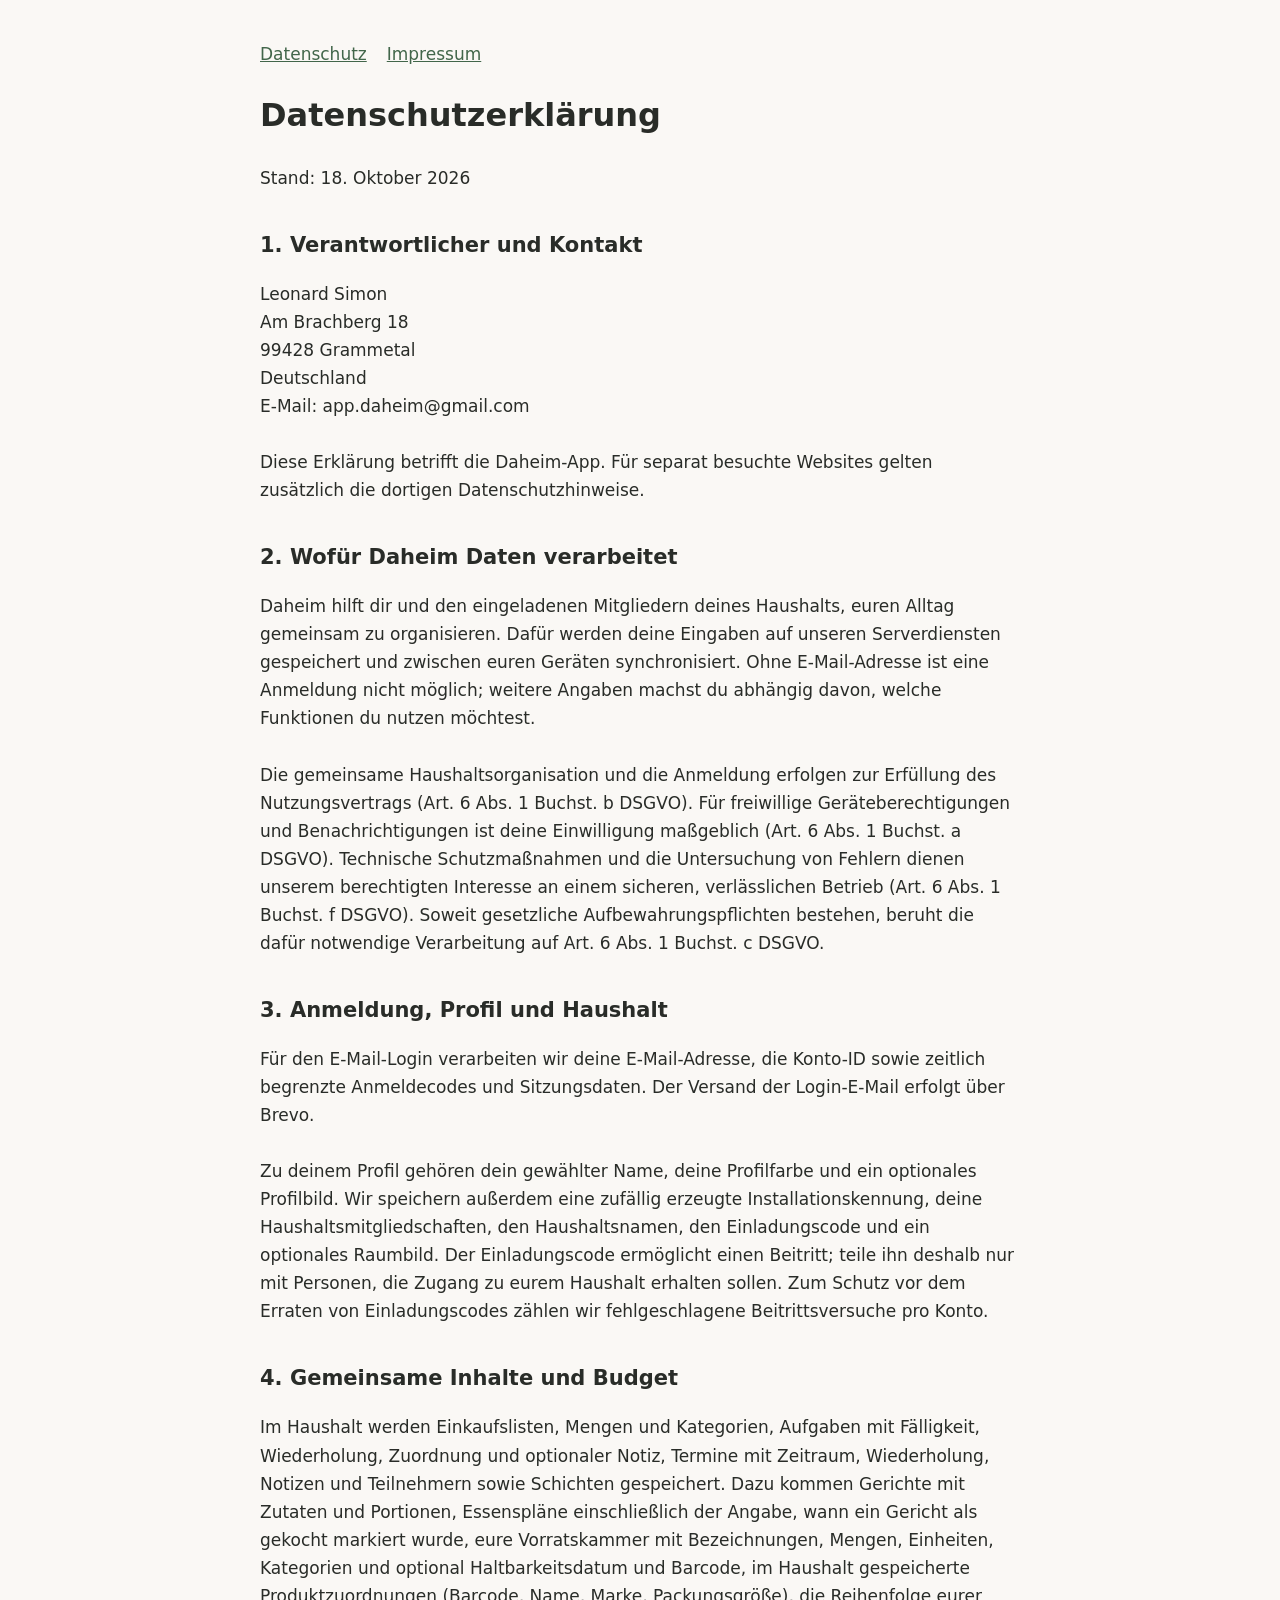
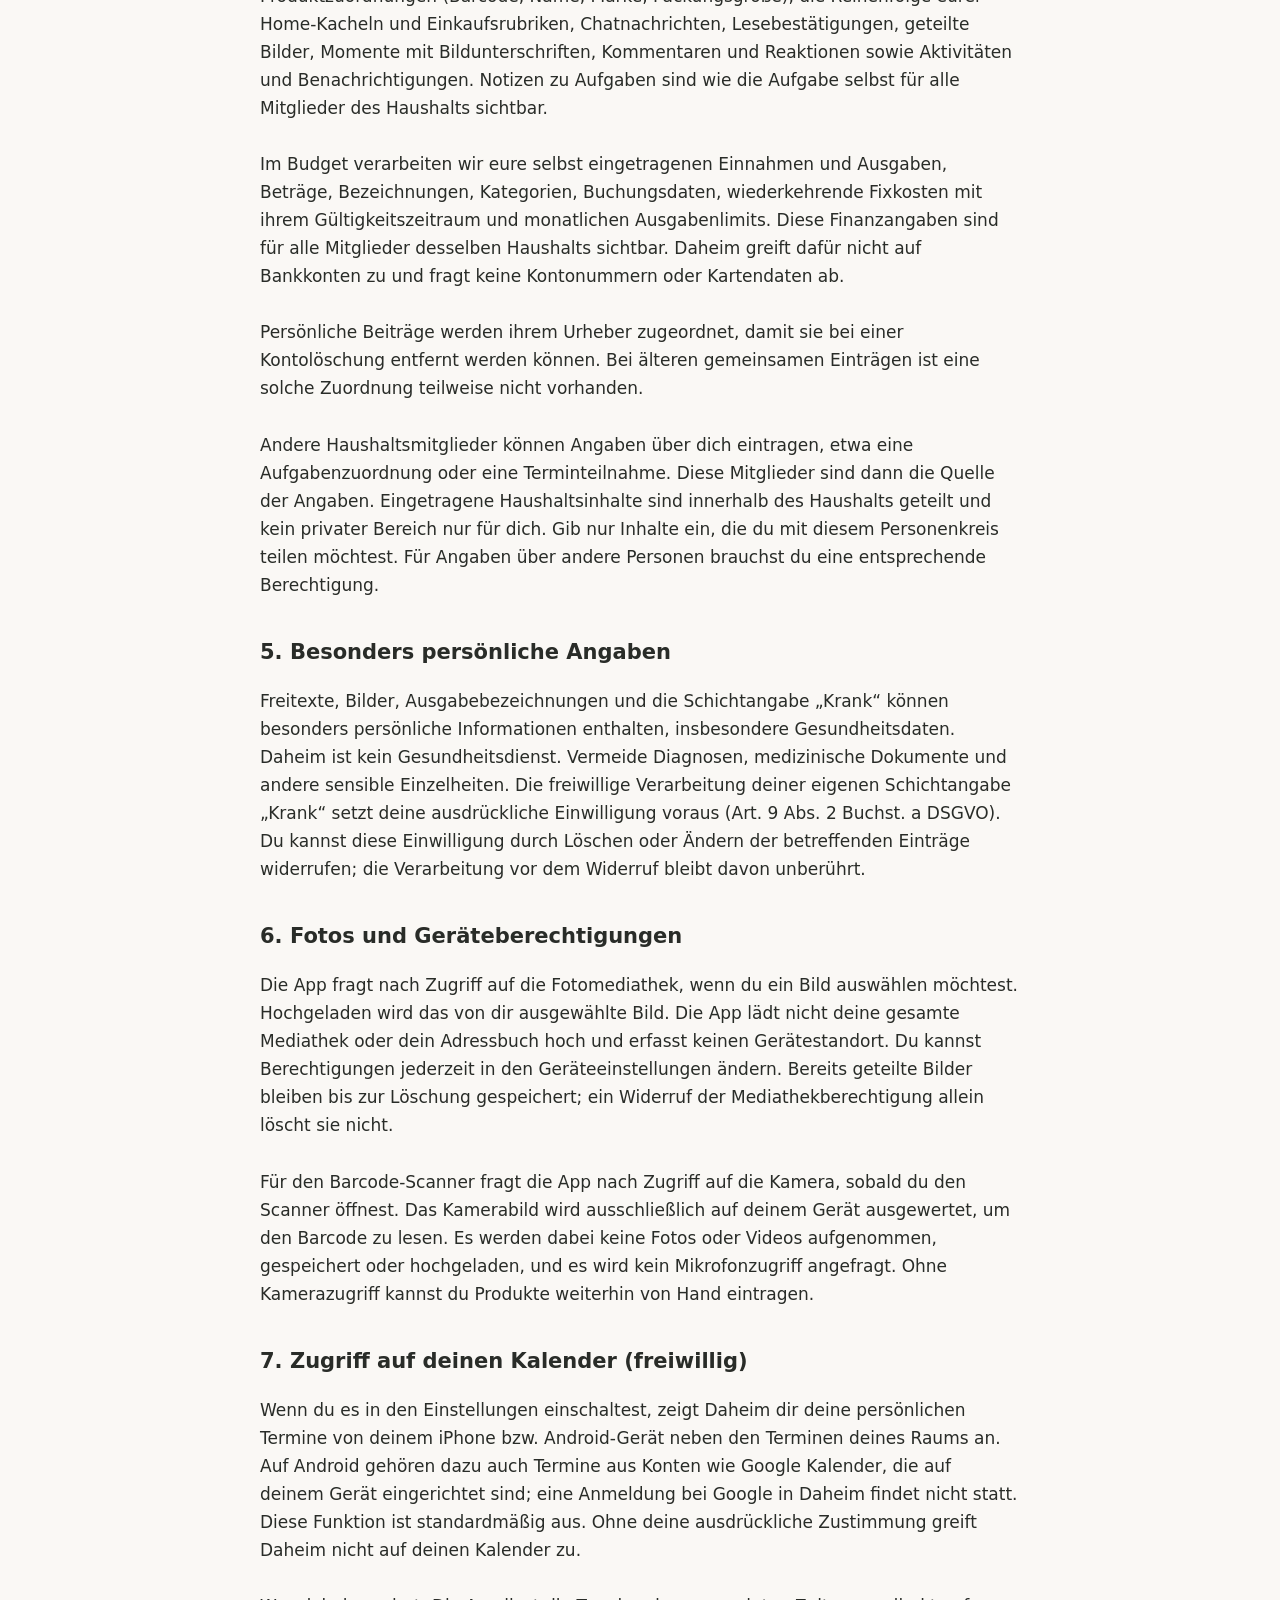
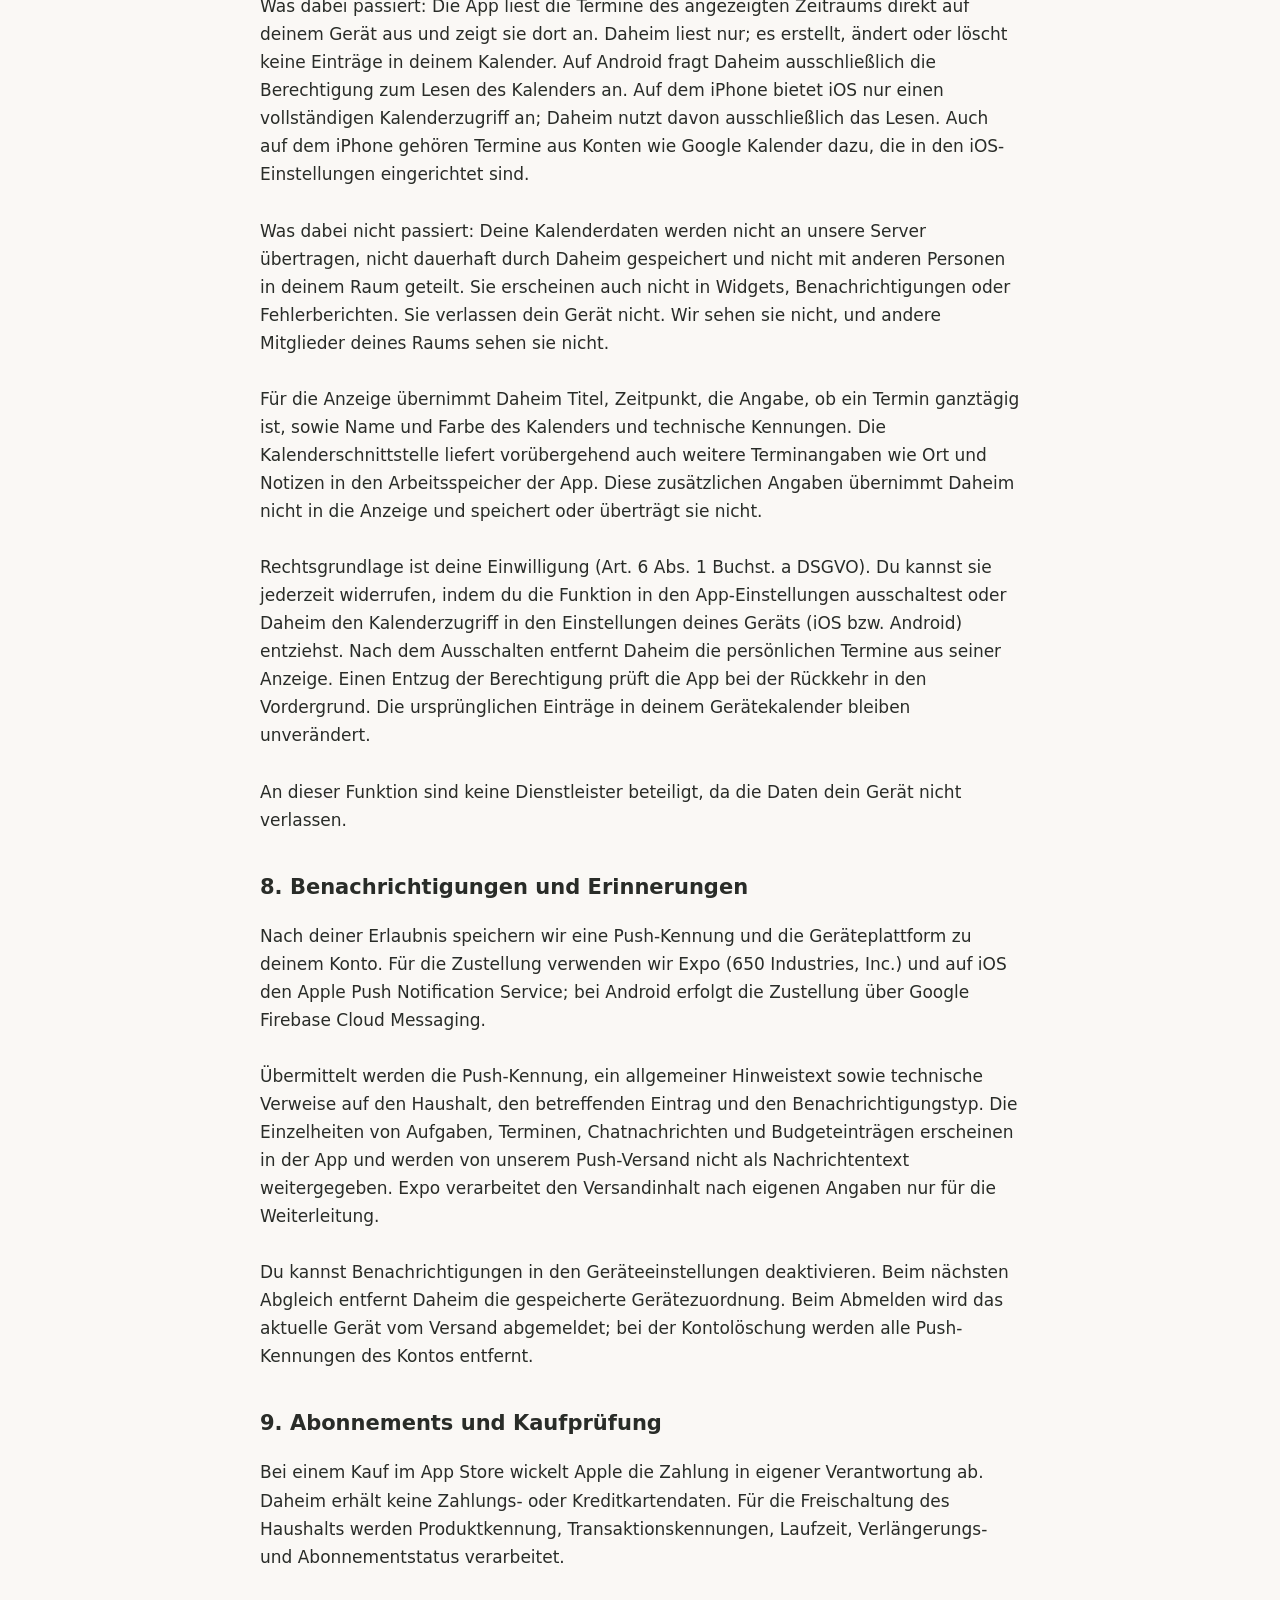
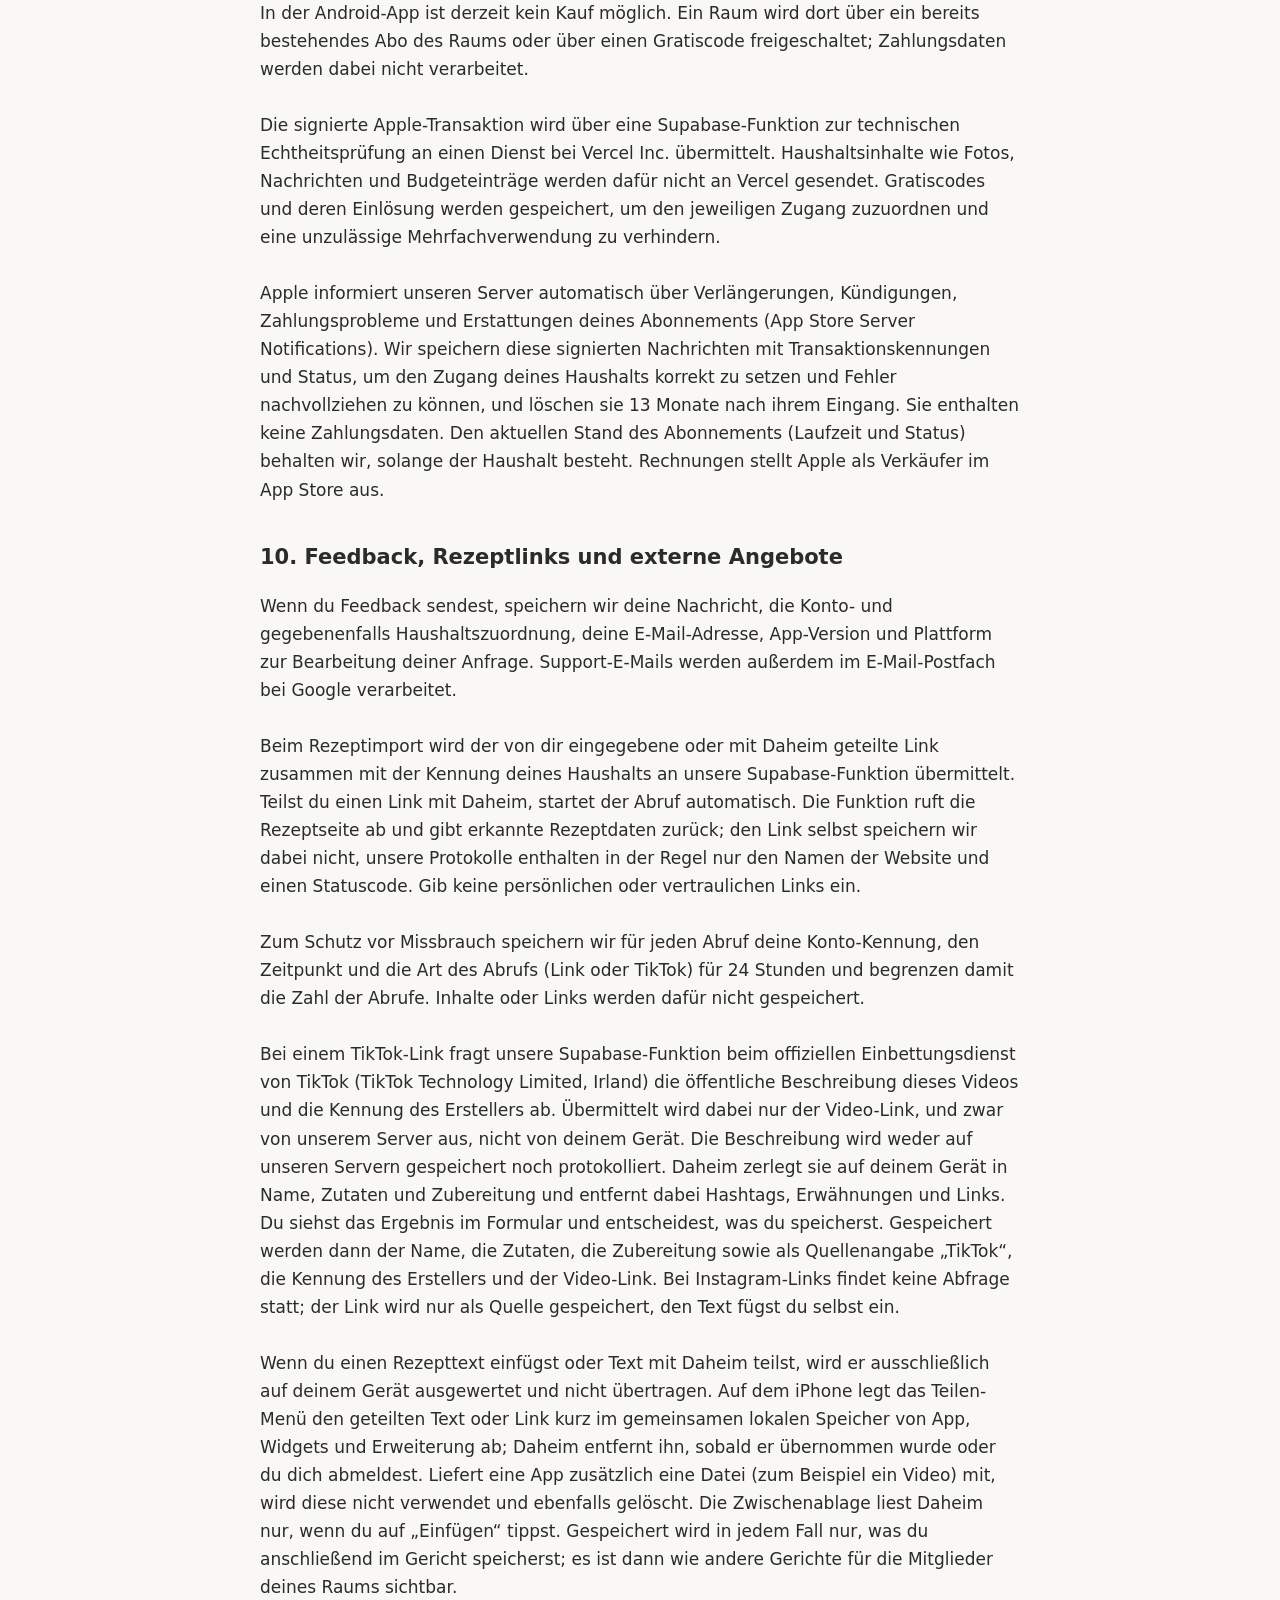
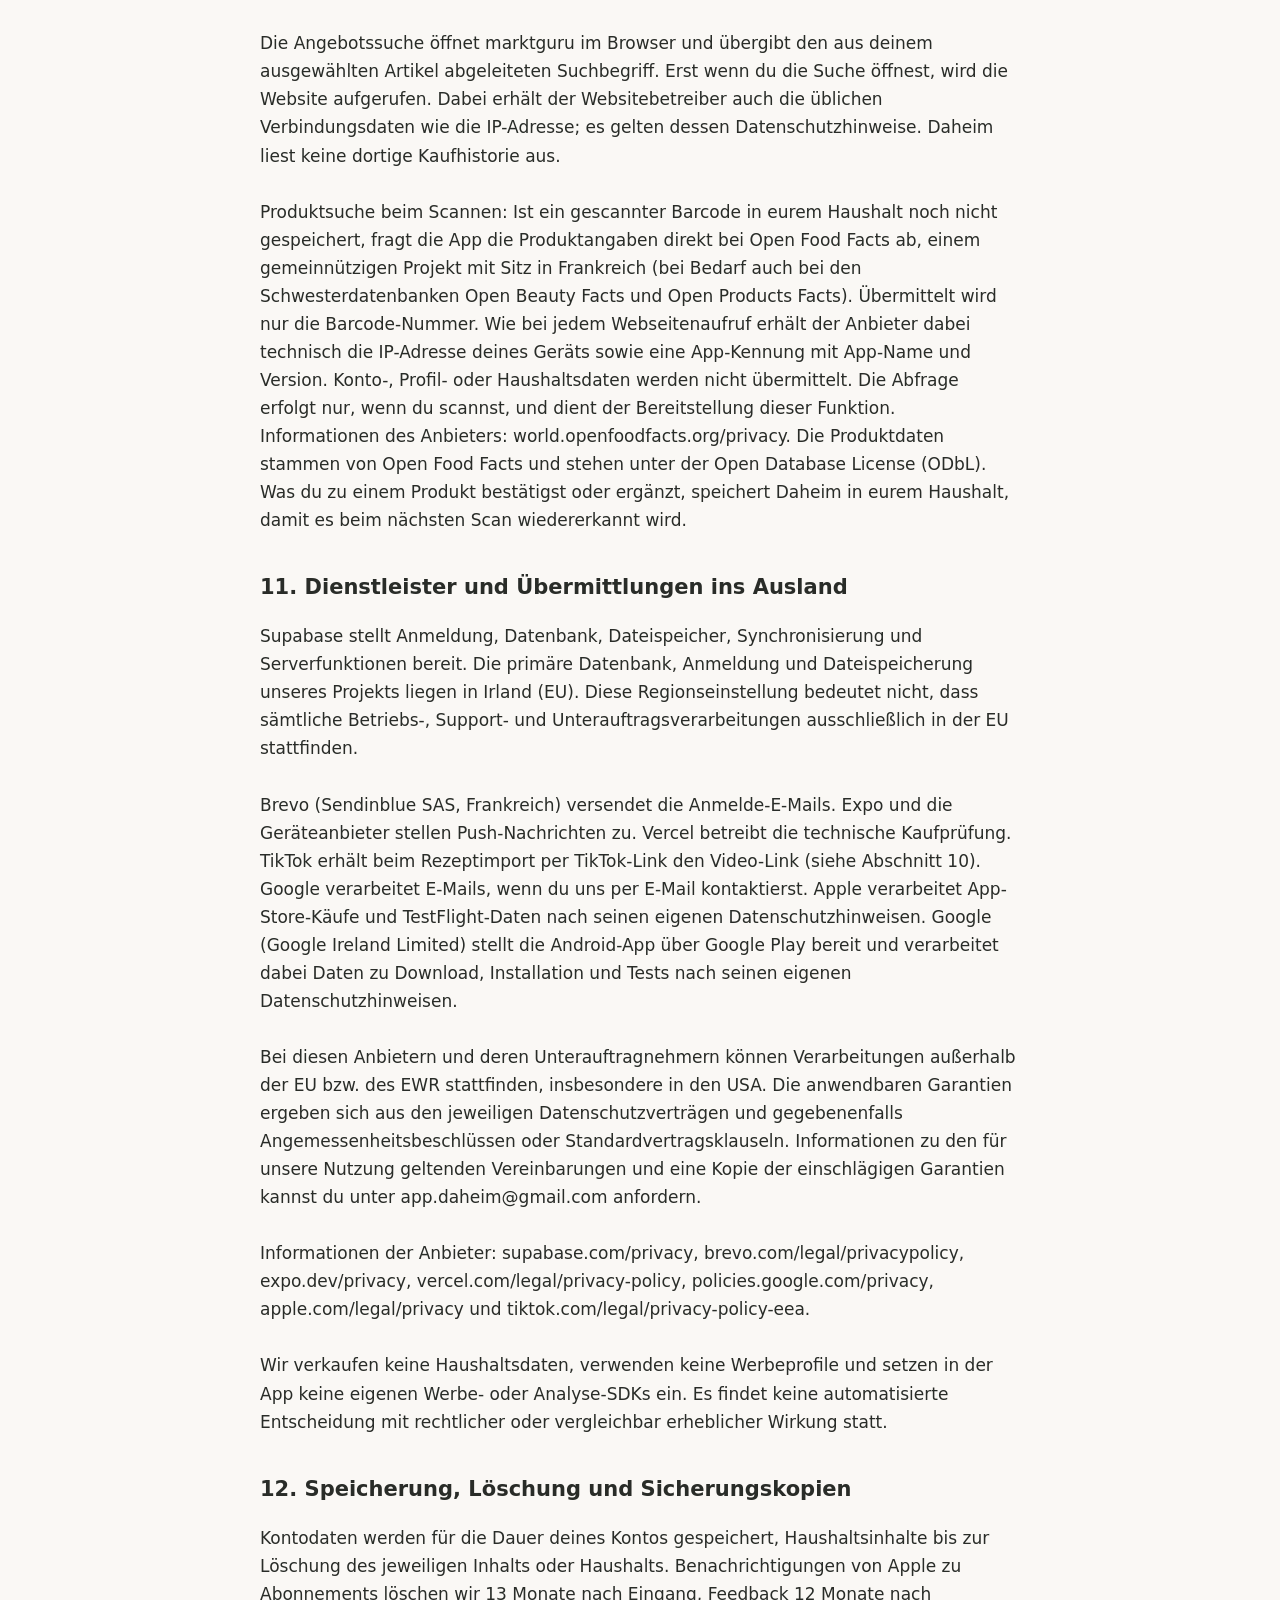
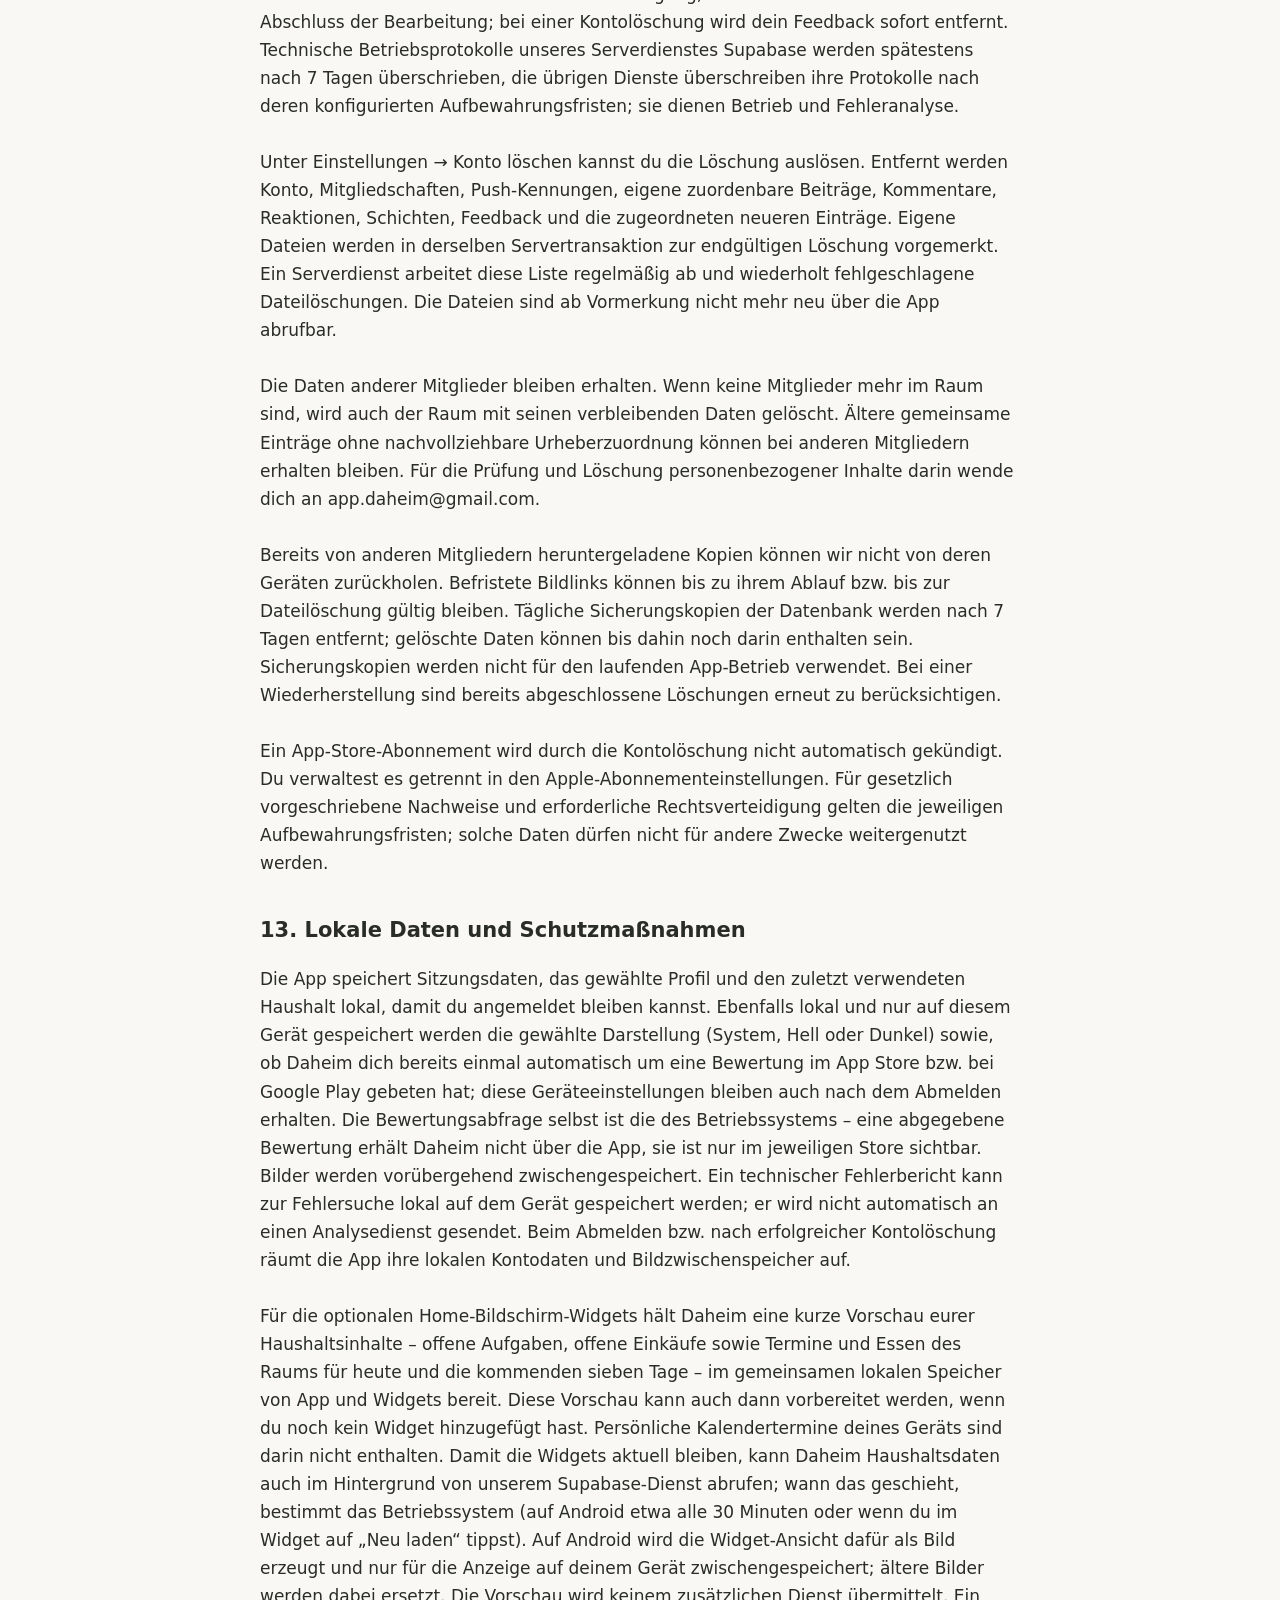
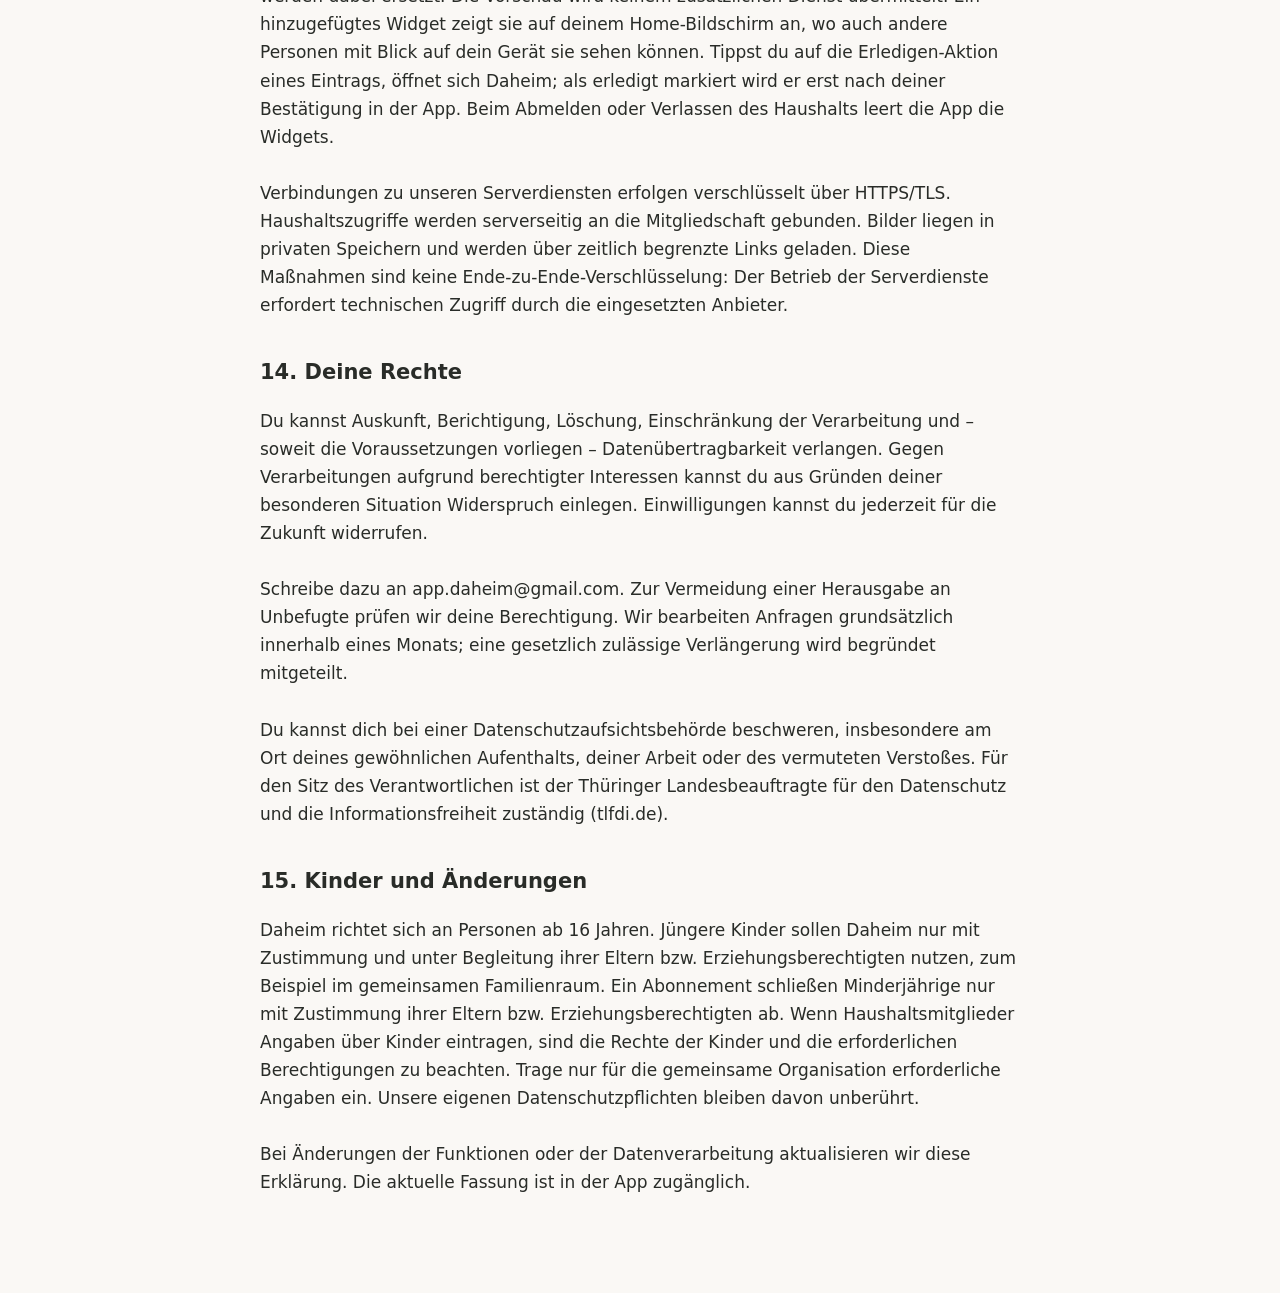
==== commit 1a079d66: "Datenschutz Stand 18.10.2026 (Daheim 1.0.6): Aufgaben-Notizen, iOS-Kalender, Apple-Server-Benachrich" ====
--- a/index.html
+++ b/index.html
@@ -1,4 +1,4 @@
-<!doctype html><html lang="de"><head><meta charset="utf-8"><meta name="viewport" content="width=device-width,initial-scale=1"><meta name="robots" content="noindex"><title>Daheim – Datenschutzerklärung</title><style>body{margin:0;background:#faf8f5;color:#292c28;font:17px/1.65 system-ui,sans-serif}main{max-width:760px;margin:auto;padding:40px 24px 80px}h1{font-size:32px}h2{margin-top:36px;font-size:21px}p{white-space:pre-line;overflow-wrap:anywhere}nav a{color:#42664a;margin-right:20px}</style></head><body><main><nav><a href="datenschutz.html">Datenschutz</a><a href="impressum.html">Impressum</a></nav><h1>Datenschutzerklärung</h1><p>Stand: 1. Oktober 2026</p><section><h2>1. Verantwortlicher und Kontakt</h2><p>Leonard Simon
+<!doctype html><html lang="de"><head><meta charset="utf-8"><meta name="viewport" content="width=device-width,initial-scale=1"><meta name="robots" content="noindex"><title>Daheim – Datenschutzerklärung</title><style>body{margin:0;background:#faf8f5;color:#292c28;font:17px/1.65 system-ui,sans-serif}main{max-width:760px;margin:auto;padding:40px 24px 80px}h1{font-size:32px}h2{margin-top:36px;font-size:21px}p{white-space:pre-line;overflow-wrap:anywhere}nav a{color:#42664a;margin-right:20px}</style></head><body><main><nav><a href="datenschutz.html">Datenschutz</a><a href="impressum.html">Impressum</a></nav><h1>Datenschutzerklärung</h1><p>Stand: 18. Oktober 2026</p><section><h2>1. Verantwortlicher und Kontakt</h2><p>Leonard Simon
 Am Brachberg 18
 99428 Grammetal
 Deutschland
@@ -8,7 +8,7 @@
 
 Die gemeinsame Haushaltsorganisation und die Anmeldung erfolgen zur Erfüllung des Nutzungsvertrags (Art. 6 Abs. 1 Buchst. b DSGVO). Für freiwillige Geräteberechtigungen und Benachrichtigungen ist deine Einwilligung maßgeblich (Art. 6 Abs. 1 Buchst. a DSGVO). Technische Schutzmaßnahmen und die Untersuchung von Fehlern dienen unserem berechtigten Interesse an einem sicheren, verlässlichen Betrieb (Art. 6 Abs. 1 Buchst. f DSGVO). Soweit gesetzliche Aufbewahrungspflichten bestehen, beruht die dafür notwendige Verarbeitung auf Art. 6 Abs. 1 Buchst. c DSGVO.</p></section><section><h2>3. Anmeldung, Profil und Haushalt</h2><p>Für den E-Mail-Login verarbeiten wir deine E-Mail-Adresse, die Konto-ID sowie zeitlich begrenzte Anmeldecodes und Sitzungsdaten. Der Versand der Login-E-Mail erfolgt über Brevo.
 
-Zu deinem Profil gehören dein gewählter Name, deine Profilfarbe und ein optionales Profilbild. Wir speichern außerdem eine zufällig erzeugte Installationskennung, deine Haushaltsmitgliedschaften, den Haushaltsnamen, den Einladungscode und ein optionales Raumbild. Der Einladungscode ermöglicht einen Beitritt; teile ihn deshalb nur mit Personen, die Zugang zu eurem Haushalt erhalten sollen.</p></section><section><h2>4. Gemeinsame Inhalte und Budget</h2><p>Im Haushalt werden Einkaufslisten, Mengen und Kategorien, Aufgaben mit Fälligkeit, Wiederholung und Zuordnung, Termine mit Zeitraum, Wiederholung, Notizen und Teilnehmern sowie Schichten gespeichert. Dazu kommen Gerichte mit Zutaten und Portionen, Essenspläne einschließlich der Angabe, wann ein Gericht als gekocht markiert wurde, eure Vorratskammer mit Bezeichnungen, Mengen, Einheiten, Kategorien und optional Haltbarkeitsdatum und Barcode, im Haushalt gespeicherte Produktzuordnungen (Barcode, Name, Marke, Packungsgröße), die Reihenfolge eurer Home-Kacheln und Einkaufsrubriken, Chatnachrichten, Lesebestätigungen, geteilte Bilder, Momente mit Bildunterschriften, Kommentaren und Reaktionen sowie Aktivitäten und Benachrichtigungen.
+Zu deinem Profil gehören dein gewählter Name, deine Profilfarbe und ein optionales Profilbild. Wir speichern außerdem eine zufällig erzeugte Installationskennung, deine Haushaltsmitgliedschaften, den Haushaltsnamen, den Einladungscode und ein optionales Raumbild. Der Einladungscode ermöglicht einen Beitritt; teile ihn deshalb nur mit Personen, die Zugang zu eurem Haushalt erhalten sollen. Zum Schutz vor dem Erraten von Einladungscodes zählen wir fehlgeschlagene Beitrittsversuche pro Konto.</p></section><section><h2>4. Gemeinsame Inhalte und Budget</h2><p>Im Haushalt werden Einkaufslisten, Mengen und Kategorien, Aufgaben mit Fälligkeit, Wiederholung, Zuordnung und optionaler Notiz, Termine mit Zeitraum, Wiederholung, Notizen und Teilnehmern sowie Schichten gespeichert. Dazu kommen Gerichte mit Zutaten und Portionen, Essenspläne einschließlich der Angabe, wann ein Gericht als gekocht markiert wurde, eure Vorratskammer mit Bezeichnungen, Mengen, Einheiten, Kategorien und optional Haltbarkeitsdatum und Barcode, im Haushalt gespeicherte Produktzuordnungen (Barcode, Name, Marke, Packungsgröße), die Reihenfolge eurer Home-Kacheln und Einkaufsrubriken, Chatnachrichten, Lesebestätigungen, geteilte Bilder, Momente mit Bildunterschriften, Kommentaren und Reaktionen sowie Aktivitäten und Benachrichtigungen. Notizen zu Aufgaben sind wie die Aufgabe selbst für alle Mitglieder des Haushalts sichtbar.
 
 Im Budget verarbeiten wir eure selbst eingetragenen Einnahmen und Ausgaben, Beträge, Bezeichnungen, Kategorien, Buchungsdaten, wiederkehrende Fixkosten mit ihrem Gültigkeitszeitraum und monatlichen Ausgabenlimits. Diese Finanzangaben sind für alle Mitglieder desselben Haushalts sichtbar. Daheim greift dafür nicht auf Bankkonten zu und fragt keine Kontonummern oder Kartendaten ab.
 
@@ -16,17 +16,15 @@
 
 Andere Haushaltsmitglieder können Angaben über dich eintragen, etwa eine Aufgabenzuordnung oder eine Terminteilnahme. Diese Mitglieder sind dann die Quelle der Angaben. Eingetragene Haushaltsinhalte sind innerhalb des Haushalts geteilt und kein privater Bereich nur für dich. Gib nur Inhalte ein, die du mit diesem Personenkreis teilen möchtest. Für Angaben über andere Personen brauchst du eine entsprechende Berechtigung.</p></section><section><h2>5. Besonders persönliche Angaben</h2><p>Freitexte, Bilder, Ausgabebezeichnungen und die Schichtangabe „Krank“ können besonders persönliche Informationen enthalten, insbesondere Gesundheitsdaten. Daheim ist kein Gesundheitsdienst. Vermeide Diagnosen, medizinische Dokumente und andere sensible Einzelheiten. Die freiwillige Verarbeitung deiner eigenen Schichtangabe „Krank“ setzt deine ausdrückliche Einwilligung voraus (Art. 9 Abs. 2 Buchst. a DSGVO). Du kannst diese Einwilligung durch Löschen oder Ändern der betreffenden Einträge widerrufen; die Verarbeitung vor dem Widerruf bleibt davon unberührt.</p></section><section><h2>6. Fotos und Geräteberechtigungen</h2><p>Die App fragt nach Zugriff auf die Fotomediathek, wenn du ein Bild auswählen möchtest. Hochgeladen wird das von dir ausgewählte Bild. Die App lädt nicht deine gesamte Mediathek oder dein Adressbuch hoch und erfasst keinen Gerätestandort. Du kannst Berechtigungen jederzeit in den Geräteeinstellungen ändern. Bereits geteilte Bilder bleiben bis zur Löschung gespeichert; ein Widerruf der Mediathekberechtigung allein löscht sie nicht.
 
-Für den Barcode-Scanner fragt die App nach Zugriff auf die Kamera, sobald du den Scanner öffnest. Das Kamerabild wird ausschließlich auf deinem Gerät ausgewertet, um den Barcode zu lesen. Es werden dabei keine Fotos oder Videos aufgenommen, gespeichert oder hochgeladen, und es wird kein Mikrofonzugriff angefragt. Ohne Kamerazugriff kannst du Produkte weiterhin von Hand eintragen.</p></section><section><h2>7. Zugriff auf deinen Kalender (freiwillig)</h2><p>Auf Android bietet Daheim diese Funktion derzeit nicht an; die App erhält dort keinen Zugriff auf den Gerätekalender.
+Für den Barcode-Scanner fragt die App nach Zugriff auf die Kamera, sobald du den Scanner öffnest. Das Kamerabild wird ausschließlich auf deinem Gerät ausgewertet, um den Barcode zu lesen. Es werden dabei keine Fotos oder Videos aufgenommen, gespeichert oder hochgeladen, und es wird kein Mikrofonzugriff angefragt. Ohne Kamerazugriff kannst du Produkte weiterhin von Hand eintragen.</p></section><section><h2>7. Zugriff auf deinen Kalender (freiwillig)</h2><p>Wenn du es in den Einstellungen einschaltest, zeigt Daheim dir deine persönlichen Termine von deinem iPhone bzw. Android-Gerät neben den Terminen deines Raums an. Auf Android gehören dazu auch Termine aus Konten wie Google Kalender, die auf deinem Gerät eingerichtet sind; eine Anmeldung bei Google in Daheim findet nicht statt. Diese Funktion ist standardmäßig aus. Ohne deine ausdrückliche Zustimmung greift Daheim nicht auf deinen Kalender zu.
 
-Wenn du es in den Einstellungen einschaltest, zeigt Daheim dir deine persönlichen Termine vom iPhone neben den Terminen deines Raums an. Diese Funktion ist standardmäßig aus. Ohne deine ausdrückliche Zustimmung greift Daheim nicht auf deinen Kalender zu.
-
-Was dabei passiert: Die App liest die Termine des angezeigten Zeitraums direkt auf deinem Gerät aus und zeigt sie dort an.
+Was dabei passiert: Die App liest die Termine des angezeigten Zeitraums direkt auf deinem Gerät aus und zeigt sie dort an. Daheim liest nur; es erstellt, ändert oder löscht keine Einträge in deinem Kalender. Auf Android fragt Daheim ausschließlich die Berechtigung zum Lesen des Kalenders an. Auf dem iPhone bietet iOS nur einen vollständigen Kalenderzugriff an; Daheim nutzt davon ausschließlich das Lesen. Auch auf dem iPhone gehören Termine aus Konten wie Google Kalender dazu, die in den iOS-Einstellungen eingerichtet sind.
 
 Was dabei nicht passiert: Deine Kalenderdaten werden nicht an unsere Server übertragen, nicht dauerhaft durch Daheim gespeichert und nicht mit anderen Personen in deinem Raum geteilt. Sie erscheinen auch nicht in Widgets, Benachrichtigungen oder Fehlerberichten. Sie verlassen dein Gerät nicht. Wir sehen sie nicht, und andere Mitglieder deines Raums sehen sie nicht.
 
 Für die Anzeige übernimmt Daheim Titel, Zeitpunkt, die Angabe, ob ein Termin ganztägig ist, sowie Name und Farbe des Kalenders und technische Kennungen. Die Kalenderschnittstelle liefert vorübergehend auch weitere Terminangaben wie Ort und Notizen in den Arbeitsspeicher der App. Diese zusätzlichen Angaben übernimmt Daheim nicht in die Anzeige und speichert oder überträgt sie nicht.
 
-Rechtsgrundlage ist deine Einwilligung (Art. 6 Abs. 1 Buchst. a DSGVO). Du kannst sie jederzeit widerrufen, indem du die Funktion in den App-Einstellungen ausschaltest oder Daheim den Kalenderzugriff in den iOS-Einstellungen entziehst. Nach dem Ausschalten entfernt Daheim die persönlichen Termine aus seiner Anzeige. Einen Entzug der iOS-Berechtigung prüft die App bei der Rückkehr in den Vordergrund. Die ursprünglichen Einträge in deinem iPhone-Kalender bleiben unverändert.
+Rechtsgrundlage ist deine Einwilligung (Art. 6 Abs. 1 Buchst. a DSGVO). Du kannst sie jederzeit widerrufen, indem du die Funktion in den App-Einstellungen ausschaltest oder Daheim den Kalenderzugriff in den Einstellungen deines Geräts (iOS bzw. Android) entziehst. Nach dem Ausschalten entfernt Daheim die persönlichen Termine aus seiner Anzeige. Einen Entzug der Berechtigung prüft die App bei der Rückkehr in den Vordergrund. Die ursprünglichen Einträge in deinem Gerätekalender bleiben unverändert.
 
 An dieser Funktion sind keine Dienstleister beteiligt, da die Daten dein Gerät nicht verlassen.</p></section><section><h2>8. Benachrichtigungen und Erinnerungen</h2><p>Nach deiner Erlaubnis speichern wir eine Push-Kennung und die Geräteplattform zu deinem Konto. Für die Zustellung verwenden wir Expo (650 Industries, Inc.) und auf iOS den Apple Push Notification Service; bei Android erfolgt die Zustellung über Google Firebase Cloud Messaging.
 
@@ -36,27 +34,35 @@
 
 In der Android-App ist derzeit kein Kauf möglich. Ein Raum wird dort über ein bereits bestehendes Abo des Raums oder über einen Gratiscode freigeschaltet; Zahlungsdaten werden dabei nicht verarbeitet.
 
-Die signierte Apple-Transaktion wird über eine Supabase-Funktion zur technischen Echtheitsprüfung an einen Dienst bei Vercel Inc. übermittelt. Haushaltsinhalte wie Fotos, Nachrichten und Budgeteinträge werden dafür nicht an Vercel gesendet. Gratiscodes und deren Einlösung werden gespeichert, um den jeweiligen Zugang zuzuordnen und eine unzulässige Mehrfachverwendung zu verhindern.</p></section><section><h2>10. Feedback, Rezeptlinks und externe Angebote</h2><p>Wenn du Feedback sendest, speichern wir deine Nachricht, die Konto- und gegebenenfalls Haushaltszuordnung, deine E-Mail-Adresse, App-Version und Plattform zur Bearbeitung deiner Anfrage. Support-E-Mails werden außerdem im E-Mail-Postfach bei Google verarbeitet.
+Die signierte Apple-Transaktion wird über eine Supabase-Funktion zur technischen Echtheitsprüfung an einen Dienst bei Vercel Inc. übermittelt. Haushaltsinhalte wie Fotos, Nachrichten und Budgeteinträge werden dafür nicht an Vercel gesendet. Gratiscodes und deren Einlösung werden gespeichert, um den jeweiligen Zugang zuzuordnen und eine unzulässige Mehrfachverwendung zu verhindern.
 
-Beim Rezeptimport wird der von dir eingegebene Link an unsere Supabase-Funktion übermittelt. Diese ruft die Rezeptseite ab und gibt erkannte Rezeptdaten zurück. Gib keine persönlichen oder vertraulichen Links ein.
+Apple informiert unseren Server automatisch über Verlängerungen, Kündigungen, Zahlungsprobleme und Erstattungen deines Abonnements (App Store Server Notifications). Wir speichern diese signierten Nachrichten mit Transaktionskennungen und Status, um den Zugang deines Haushalts korrekt zu setzen und Fehler nachvollziehen zu können, und löschen sie 13 Monate nach ihrem Eingang. Sie enthalten keine Zahlungsdaten. Den aktuellen Stand des Abonnements (Laufzeit und Status) behalten wir, solange der Haushalt besteht. Rechnungen stellt Apple als Verkäufer im App Store aus.</p></section><section><h2>10. Feedback, Rezeptlinks und externe Angebote</h2><p>Wenn du Feedback sendest, speichern wir deine Nachricht, die Konto- und gegebenenfalls Haushaltszuordnung, deine E-Mail-Adresse, App-Version und Plattform zur Bearbeitung deiner Anfrage. Support-E-Mails werden außerdem im E-Mail-Postfach bei Google verarbeitet.
+
+Beim Rezeptimport wird der von dir eingegebene oder mit Daheim geteilte Link zusammen mit der Kennung deines Haushalts an unsere Supabase-Funktion übermittelt. Teilst du einen Link mit Daheim, startet der Abruf automatisch. Die Funktion ruft die Rezeptseite ab und gibt erkannte Rezeptdaten zurück; den Link selbst speichern wir dabei nicht, unsere Protokolle enthalten in der Regel nur den Namen der Website und einen Statuscode. Gib keine persönlichen oder vertraulichen Links ein.
+
+Zum Schutz vor Missbrauch speichern wir für jeden Abruf deine Konto-Kennung, den Zeitpunkt und die Art des Abrufs (Link oder TikTok) für 24 Stunden und begrenzen damit die Zahl der Abrufe. Inhalte oder Links werden dafür nicht gespeichert.
+
+Bei einem TikTok-Link fragt unsere Supabase-Funktion beim offiziellen Einbettungsdienst von TikTok (TikTok Technology Limited, Irland) die öffentliche Beschreibung dieses Videos und die Kennung des Erstellers ab. Übermittelt wird dabei nur der Video-Link, und zwar von unserem Server aus, nicht von deinem Gerät. Die Beschreibung wird weder auf unseren Servern gespeichert noch protokolliert. Daheim zerlegt sie auf deinem Gerät in Name, Zutaten und Zubereitung und entfernt dabei Hashtags, Erwähnungen und Links. Du siehst das Ergebnis im Formular und entscheidest, was du speicherst. Gespeichert werden dann der Name, die Zutaten, die Zubereitung sowie als Quellenangabe „TikTok“, die Kennung des Erstellers und der Video-Link. Bei Instagram-Links findet keine Abfrage statt; der Link wird nur als Quelle gespeichert, den Text fügst du selbst ein.
+
+Wenn du einen Rezepttext einfügst oder Text mit Daheim teilst, wird er ausschließlich auf deinem Gerät ausgewertet und nicht übertragen. Auf dem iPhone legt das Teilen-Menü den geteilten Text oder Link kurz im gemeinsamen lokalen Speicher von App, Widgets und Erweiterung ab; Daheim entfernt ihn, sobald er übernommen wurde oder du dich abmeldest. Liefert eine App zusätzlich eine Datei (zum Beispiel ein Video) mit, wird diese nicht verwendet und ebenfalls gelöscht. Die Zwischenablage liest Daheim nur, wenn du auf „Einfügen“ tippst. Gespeichert wird in jedem Fall nur, was du anschließend im Gericht speicherst; es ist dann wie andere Gerichte für die Mitglieder deines Raums sichtbar.
 
 Die Angebotssuche öffnet marktguru im Browser und übergibt den aus deinem ausgewählten Artikel abgeleiteten Suchbegriff. Erst wenn du die Suche öffnest, wird die Website aufgerufen. Dabei erhält der Websitebetreiber auch die üblichen Verbindungsdaten wie die IP-Adresse; es gelten dessen Datenschutzhinweise. Daheim liest keine dortige Kaufhistorie aus.
 
 Produktsuche beim Scannen: Ist ein gescannter Barcode in eurem Haushalt noch nicht gespeichert, fragt die App die Produktangaben direkt bei Open Food Facts ab, einem gemeinnützigen Projekt mit Sitz in Frankreich (bei Bedarf auch bei den Schwesterdatenbanken Open Beauty Facts und Open Products Facts). Übermittelt wird nur die Barcode-Nummer. Wie bei jedem Webseitenaufruf erhält der Anbieter dabei technisch die IP-Adresse deines Geräts sowie eine App-Kennung mit App-Name und Version. Konto-, Profil- oder Haushaltsdaten werden nicht übermittelt. Die Abfrage erfolgt nur, wenn du scannst, und dient der Bereitstellung dieser Funktion. Informationen des Anbieters: world.openfoodfacts.org/privacy. Die Produktdaten stammen von Open Food Facts und stehen unter der Open Database License (ODbL). Was du zu einem Produkt bestätigst oder ergänzt, speichert Daheim in eurem Haushalt, damit es beim nächsten Scan wiedererkannt wird.</p></section><section><h2>11. Dienstleister und Übermittlungen ins Ausland</h2><p>Supabase stellt Anmeldung, Datenbank, Dateispeicher, Synchronisierung und Serverfunktionen bereit. Die primäre Datenbank, Anmeldung und Dateispeicherung unseres Projekts liegen in Irland (EU). Diese Regionseinstellung bedeutet nicht, dass sämtliche Betriebs-, Support- und Unterauftragsverarbeitungen ausschließlich in der EU stattfinden.
 
-Brevo (Sendinblue SAS, Frankreich) versendet die Anmelde-E-Mails. Expo und die Geräteanbieter stellen Push-Nachrichten zu. Vercel betreibt die technische Kaufprüfung. Google verarbeitet E-Mails, wenn du uns per E-Mail kontaktierst. Apple verarbeitet App-Store-Käufe und TestFlight-Daten nach seinen eigenen Datenschutzhinweisen. Google (Google Ireland Limited) stellt die Android-App über Google Play bereit und verarbeitet dabei Daten zu Download, Installation und Tests nach seinen eigenen Datenschutzhinweisen.
+Brevo (Sendinblue SAS, Frankreich) versendet die Anmelde-E-Mails. Expo und die Geräteanbieter stellen Push-Nachrichten zu. Vercel betreibt die technische Kaufprüfung. TikTok erhält beim Rezeptimport per TikTok-Link den Video-Link (siehe Abschnitt 10). Google verarbeitet E-Mails, wenn du uns per E-Mail kontaktierst. Apple verarbeitet App-Store-Käufe und TestFlight-Daten nach seinen eigenen Datenschutzhinweisen. Google (Google Ireland Limited) stellt die Android-App über Google Play bereit und verarbeitet dabei Daten zu Download, Installation und Tests nach seinen eigenen Datenschutzhinweisen.
 
 Bei diesen Anbietern und deren Unterauftragnehmern können Verarbeitungen außerhalb der EU bzw. des EWR stattfinden, insbesondere in den USA. Die anwendbaren Garantien ergeben sich aus den jeweiligen Datenschutzverträgen und gegebenenfalls Angemessenheitsbeschlüssen oder Standardvertragsklauseln. Informationen zu den für unsere Nutzung geltenden Vereinbarungen und eine Kopie der einschlägigen Garantien kannst du unter app.daheim@gmail.com anfordern.
 
-Informationen der Anbieter: supabase.com/privacy, brevo.com/legal/privacypolicy, expo.dev/privacy, vercel.com/legal/privacy-policy, policies.google.com/privacy und apple.com/legal/privacy.
+Informationen der Anbieter: supabase.com/privacy, brevo.com/legal/privacypolicy, expo.dev/privacy, vercel.com/legal/privacy-policy, policies.google.com/privacy, apple.com/legal/privacy und tiktok.com/legal/privacy-policy-eea.
 
-Wir verkaufen keine Haushaltsdaten, verwenden keine Werbeprofile und setzen in der App keine eigenen Werbe- oder Analyse-SDKs ein. Es findet keine automatisierte Entscheidung mit rechtlicher oder vergleichbar erheblicher Wirkung statt.</p></section><section><h2>12. Speicherung, Löschung und Sicherungskopien</h2><p>Kontodaten werden für die Dauer deines Kontos gespeichert, Haushaltsinhalte bis zur Löschung des jeweiligen Inhalts oder Haushalts. Technische Betriebsprotokolle entstehen bei den eingesetzten Diensten und werden nach deren konfigurierten Aufbewahrungsfristen überschrieben; sie dienen Betrieb und Fehleranalyse.
+Wir verkaufen keine Haushaltsdaten, verwenden keine Werbeprofile und setzen in der App keine eigenen Werbe- oder Analyse-SDKs ein. Es findet keine automatisierte Entscheidung mit rechtlicher oder vergleichbar erheblicher Wirkung statt.</p></section><section><h2>12. Speicherung, Löschung und Sicherungskopien</h2><p>Kontodaten werden für die Dauer deines Kontos gespeichert, Haushaltsinhalte bis zur Löschung des jeweiligen Inhalts oder Haushalts. Benachrichtigungen von Apple zu Abonnements löschen wir 13 Monate nach Eingang, Feedback 12 Monate nach Abschluss der Bearbeitung; bei einer Kontolöschung wird dein Feedback sofort entfernt. Technische Betriebsprotokolle unseres Serverdienstes Supabase werden spätestens nach 7 Tagen überschrieben, die übrigen Dienste überschreiben ihre Protokolle nach deren konfigurierten Aufbewahrungsfristen; sie dienen Betrieb und Fehleranalyse.
 
 Unter Einstellungen → Konto löschen kannst du die Löschung auslösen. Entfernt werden Konto, Mitgliedschaften, Push-Kennungen, eigene zuordenbare Beiträge, Kommentare, Reaktionen, Schichten, Feedback und die zugeordneten neueren Einträge. Eigene Dateien werden in derselben Servertransaktion zur endgültigen Löschung vorgemerkt. Ein Serverdienst arbeitet diese Liste regelmäßig ab und wiederholt fehlgeschlagene Dateilöschungen. Die Dateien sind ab Vormerkung nicht mehr neu über die App abrufbar.
 
 Die Daten anderer Mitglieder bleiben erhalten. Wenn keine Mitglieder mehr im Raum sind, wird auch der Raum mit seinen verbleibenden Daten gelöscht. Ältere gemeinsame Einträge ohne nachvollziehbare Urheberzuordnung können bei anderen Mitgliedern erhalten bleiben. Für die Prüfung und Löschung personenbezogener Inhalte darin wende dich an app.daheim@gmail.com.
 
-Bereits von anderen Mitgliedern heruntergeladene Kopien können wir nicht von deren Geräten zurückholen. Befristete Bildlinks können bis zu ihrem Ablauf bzw. bis zur Dateilöschung gültig bleiben. Sicherungskopien werden durch die reguläre Rotation der Dienstleister entfernt und nicht für den laufenden App-Betrieb verwendet. Bei einer Wiederherstellung sind bereits abgeschlossene Löschungen erneut zu berücksichtigen.
+Bereits von anderen Mitgliedern heruntergeladene Kopien können wir nicht von deren Geräten zurückholen. Befristete Bildlinks können bis zu ihrem Ablauf bzw. bis zur Dateilöschung gültig bleiben. Tägliche Sicherungskopien der Datenbank werden nach 7 Tagen entfernt; gelöschte Daten können bis dahin noch darin enthalten sein. Sicherungskopien werden nicht für den laufenden App-Betrieb verwendet. Bei einer Wiederherstellung sind bereits abgeschlossene Löschungen erneut zu berücksichtigen.
 
 Ein App-Store-Abonnement wird durch die Kontolöschung nicht automatisch gekündigt. Du verwaltest es getrennt in den Apple-Abonnementeinstellungen. Für gesetzlich vorgeschriebene Nachweise und erforderliche Rechtsverteidigung gelten die jeweiligen Aufbewahrungsfristen; solche Daten dürfen nicht für andere Zwecke weitergenutzt werden.</p></section><section><h2>13. Lokale Daten und Schutzmaßnahmen</h2><p>Die App speichert Sitzungsdaten, das gewählte Profil und den zuletzt verwendeten Haushalt lokal, damit du angemeldet bleiben kannst. Ebenfalls lokal und nur auf diesem Gerät gespeichert werden die gewählte Darstellung (System, Hell oder Dunkel) sowie, ob Daheim dich bereits einmal automatisch um eine Bewertung im App Store bzw. bei Google Play gebeten hat; diese Geräteeinstellungen bleiben auch nach dem Abmelden erhalten. Die Bewertungsabfrage selbst ist die des Betriebssystems – eine abgegebene Bewertung erhält Daheim nicht über die App, sie ist nur im jeweiligen Store sichtbar. Bilder werden vorübergehend zwischengespeichert. Ein technischer Fehlerbericht kann zur Fehlersuche lokal auf dem Gerät gespeichert werden; er wird nicht automatisch an einen Analysedienst gesendet. Beim Abmelden bzw. nach erfolgreicher Kontolöschung räumt die App ihre lokalen Kontodaten und Bildzwischenspeicher auf.
 
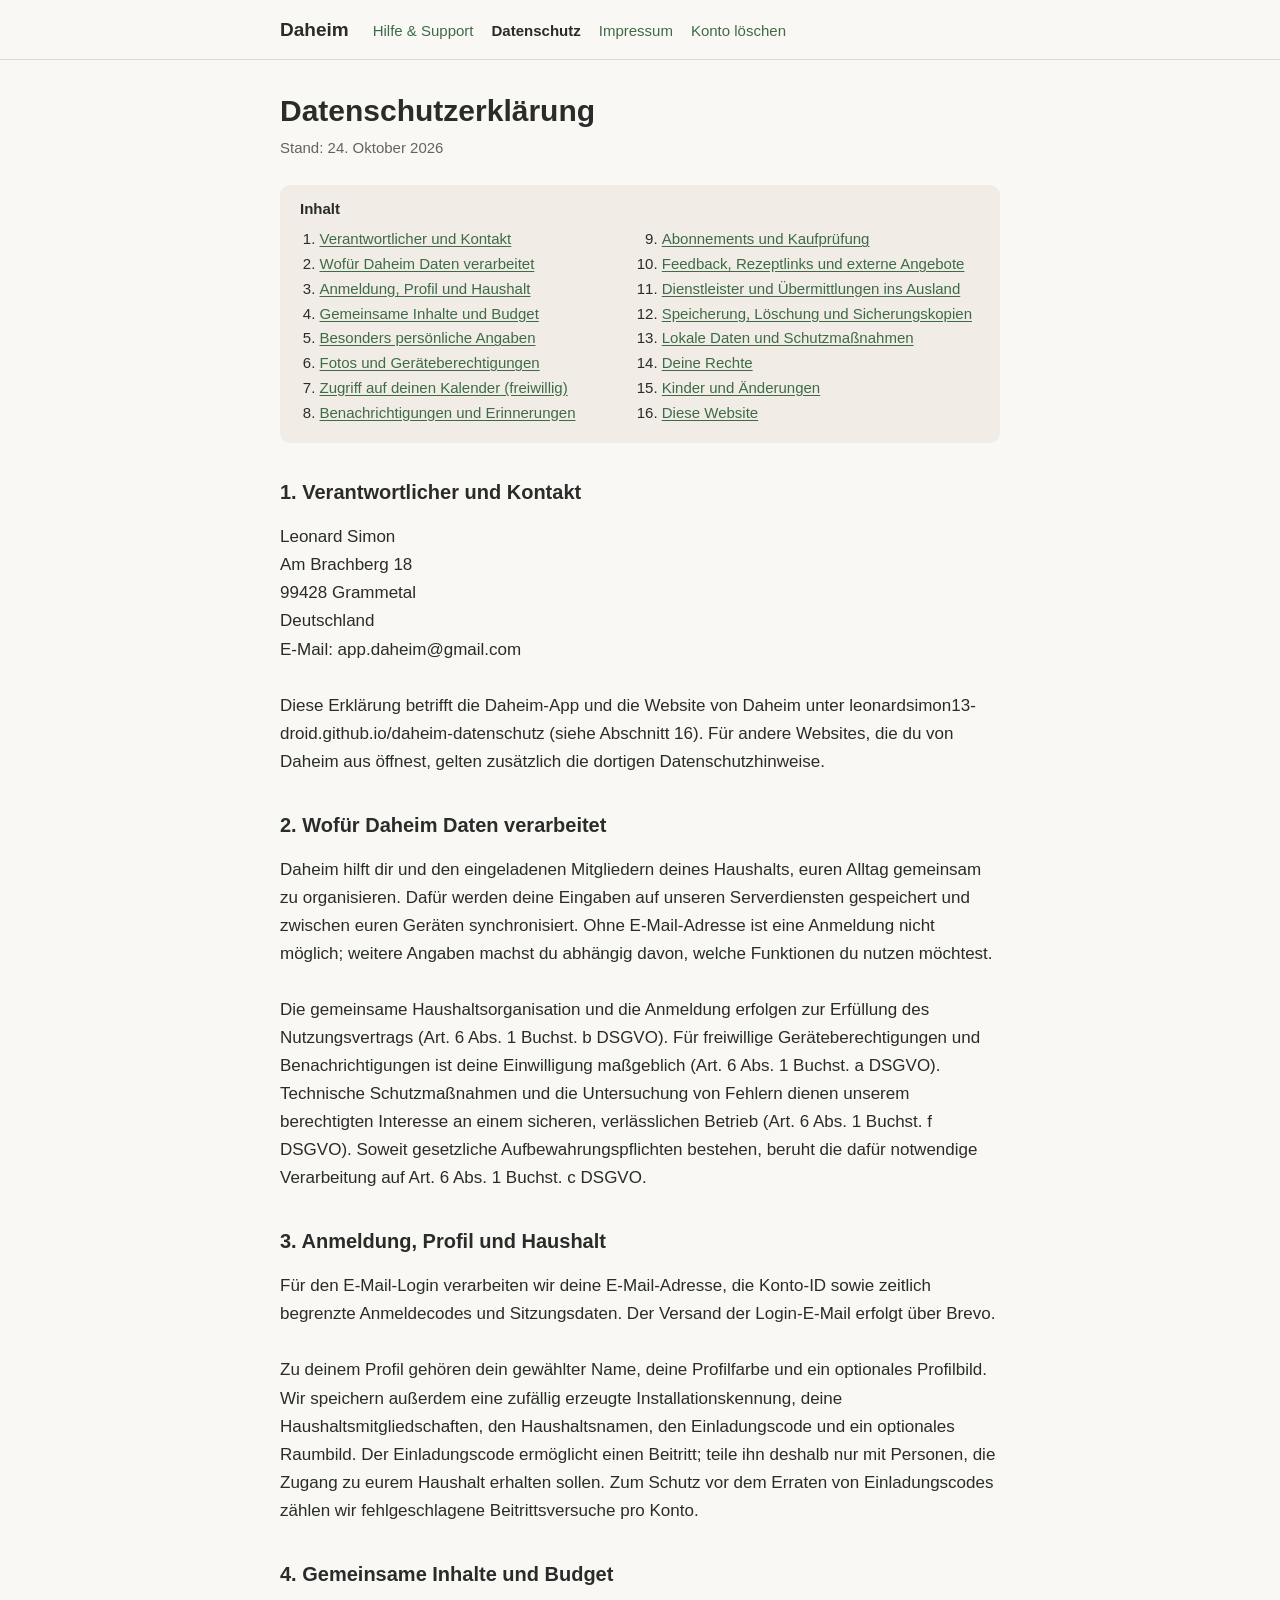
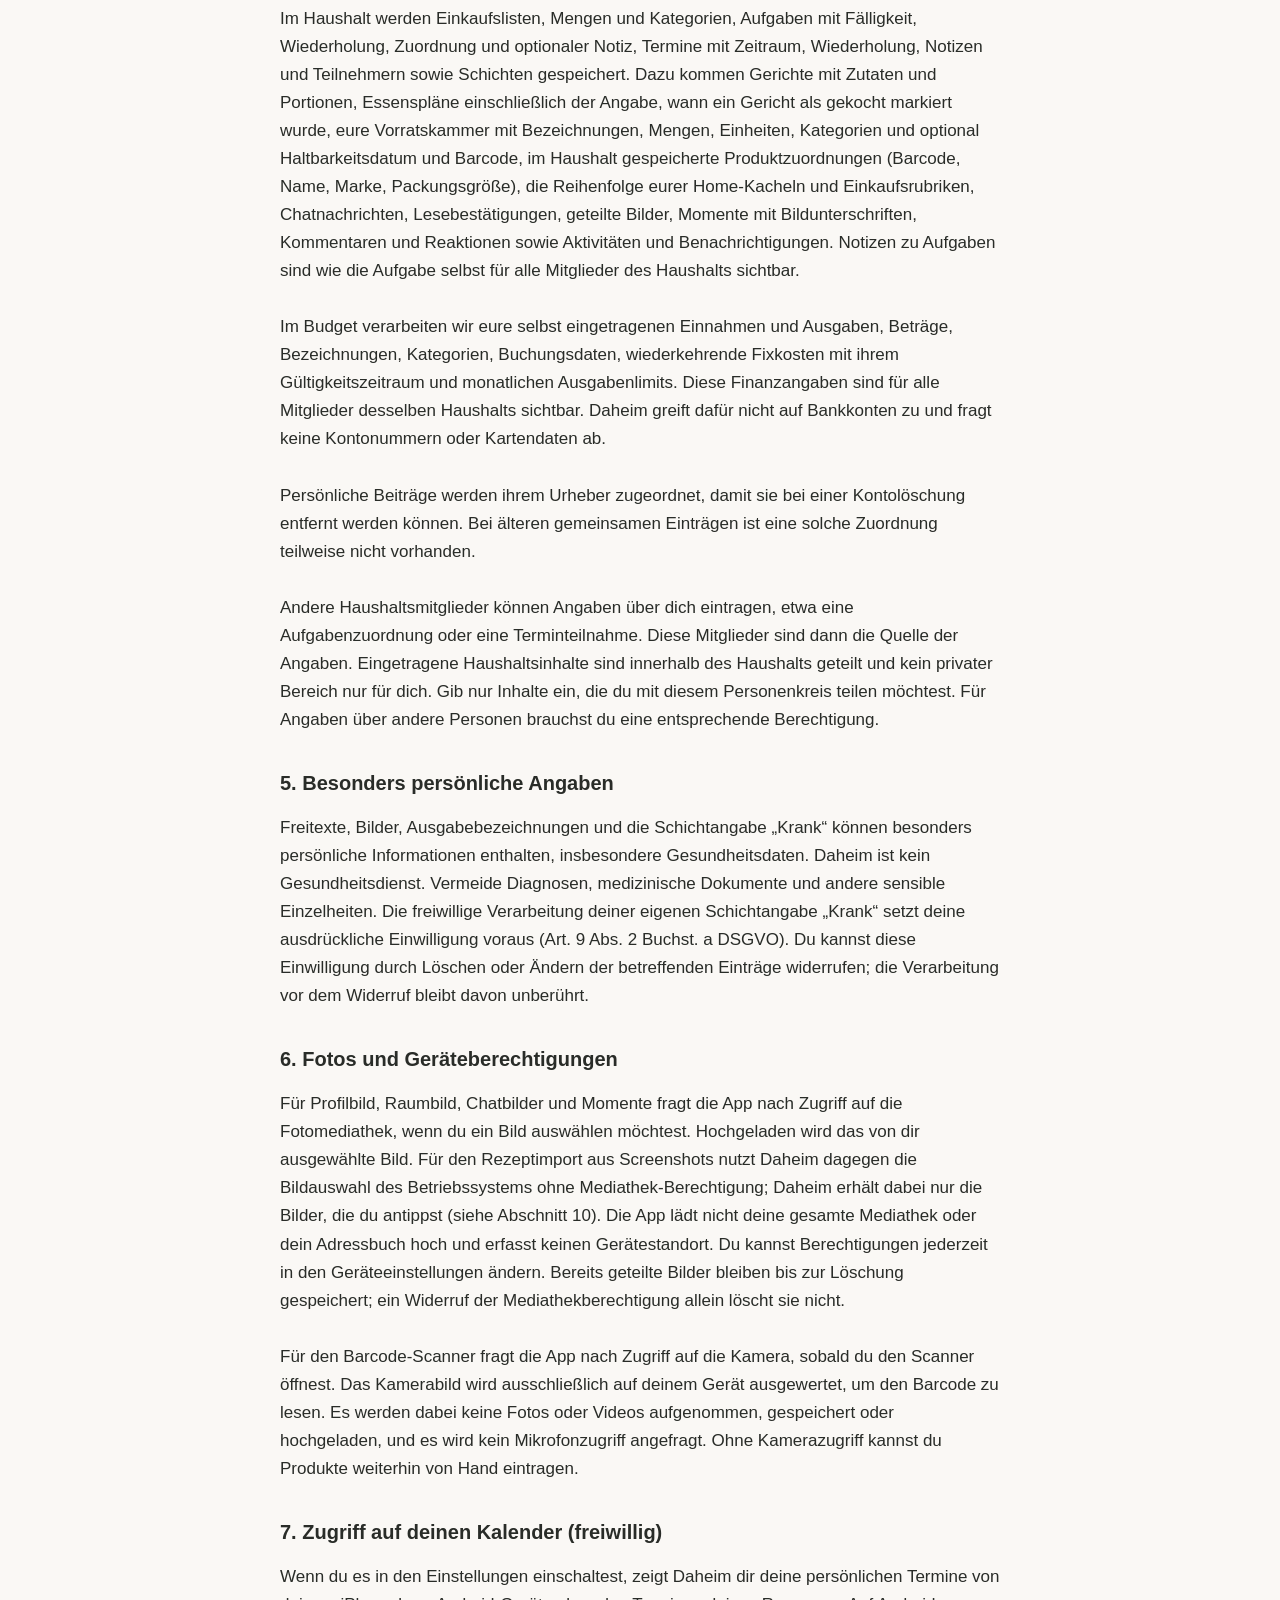
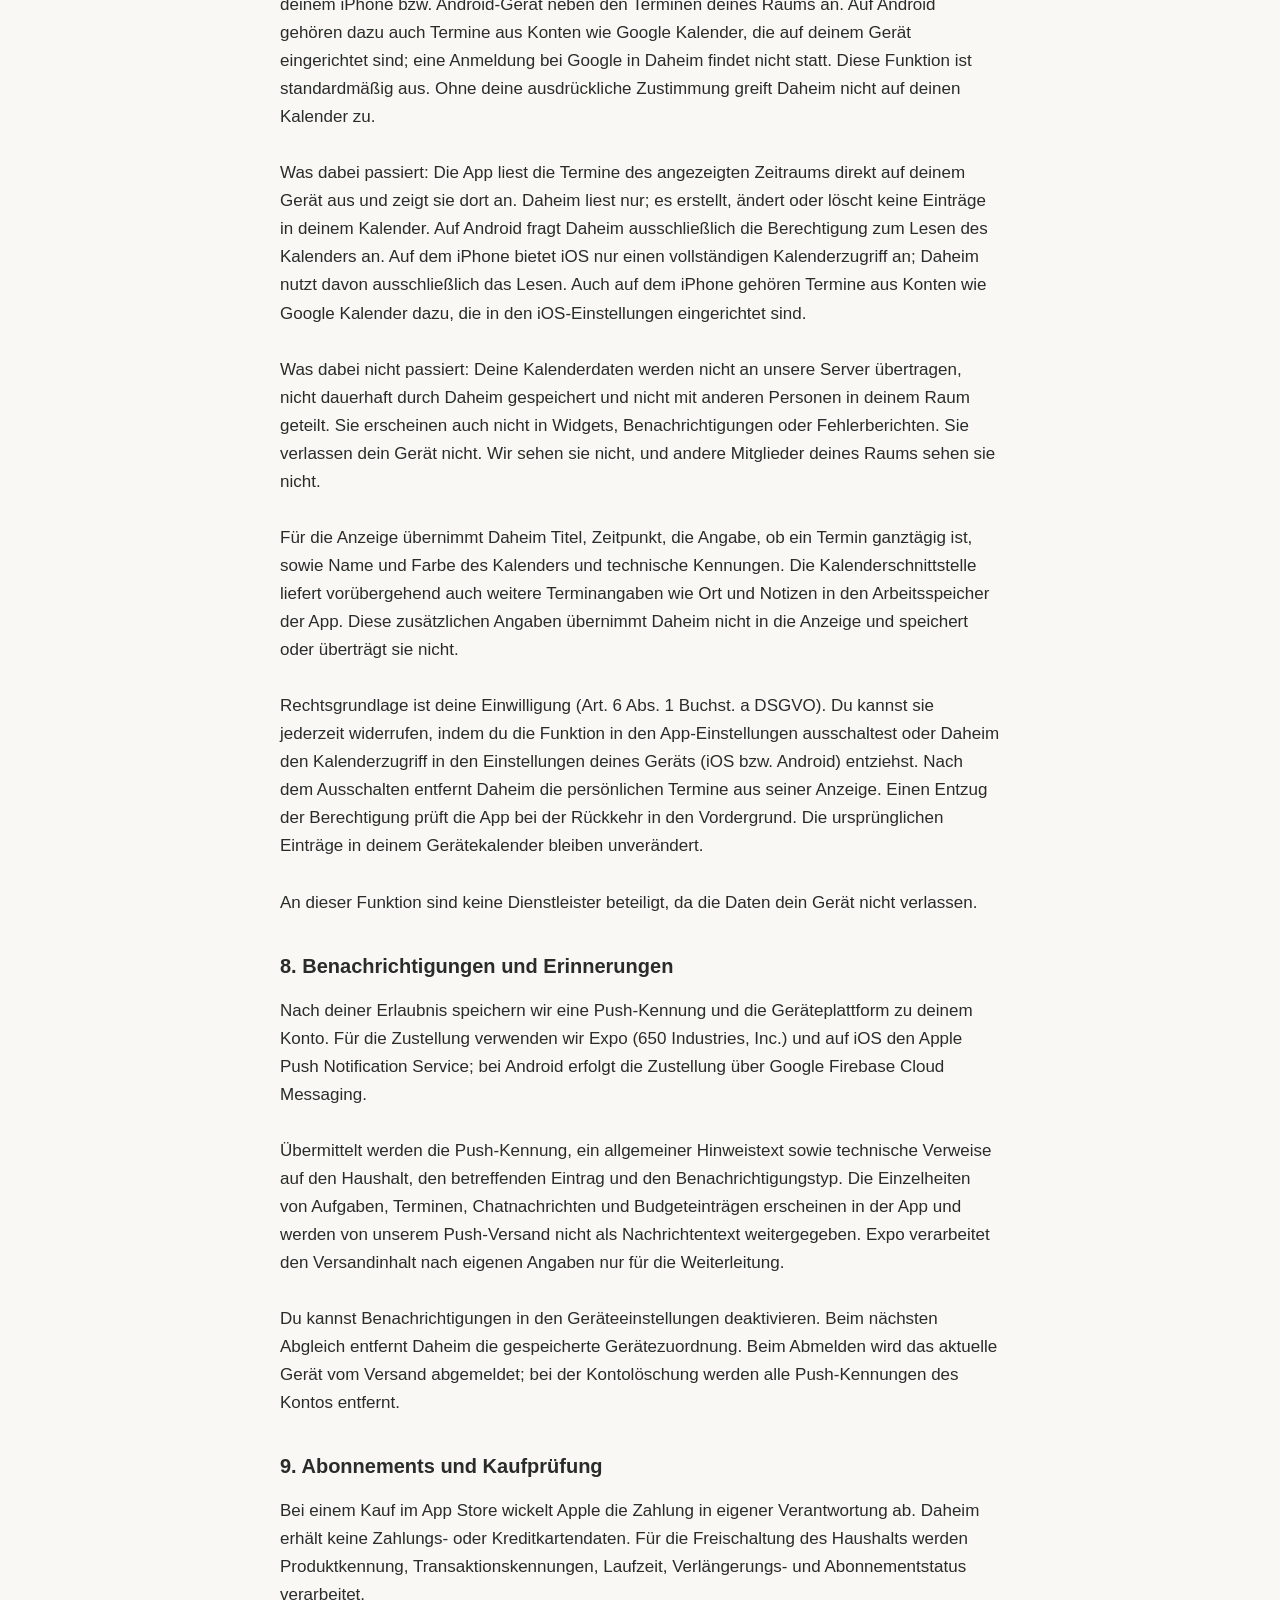
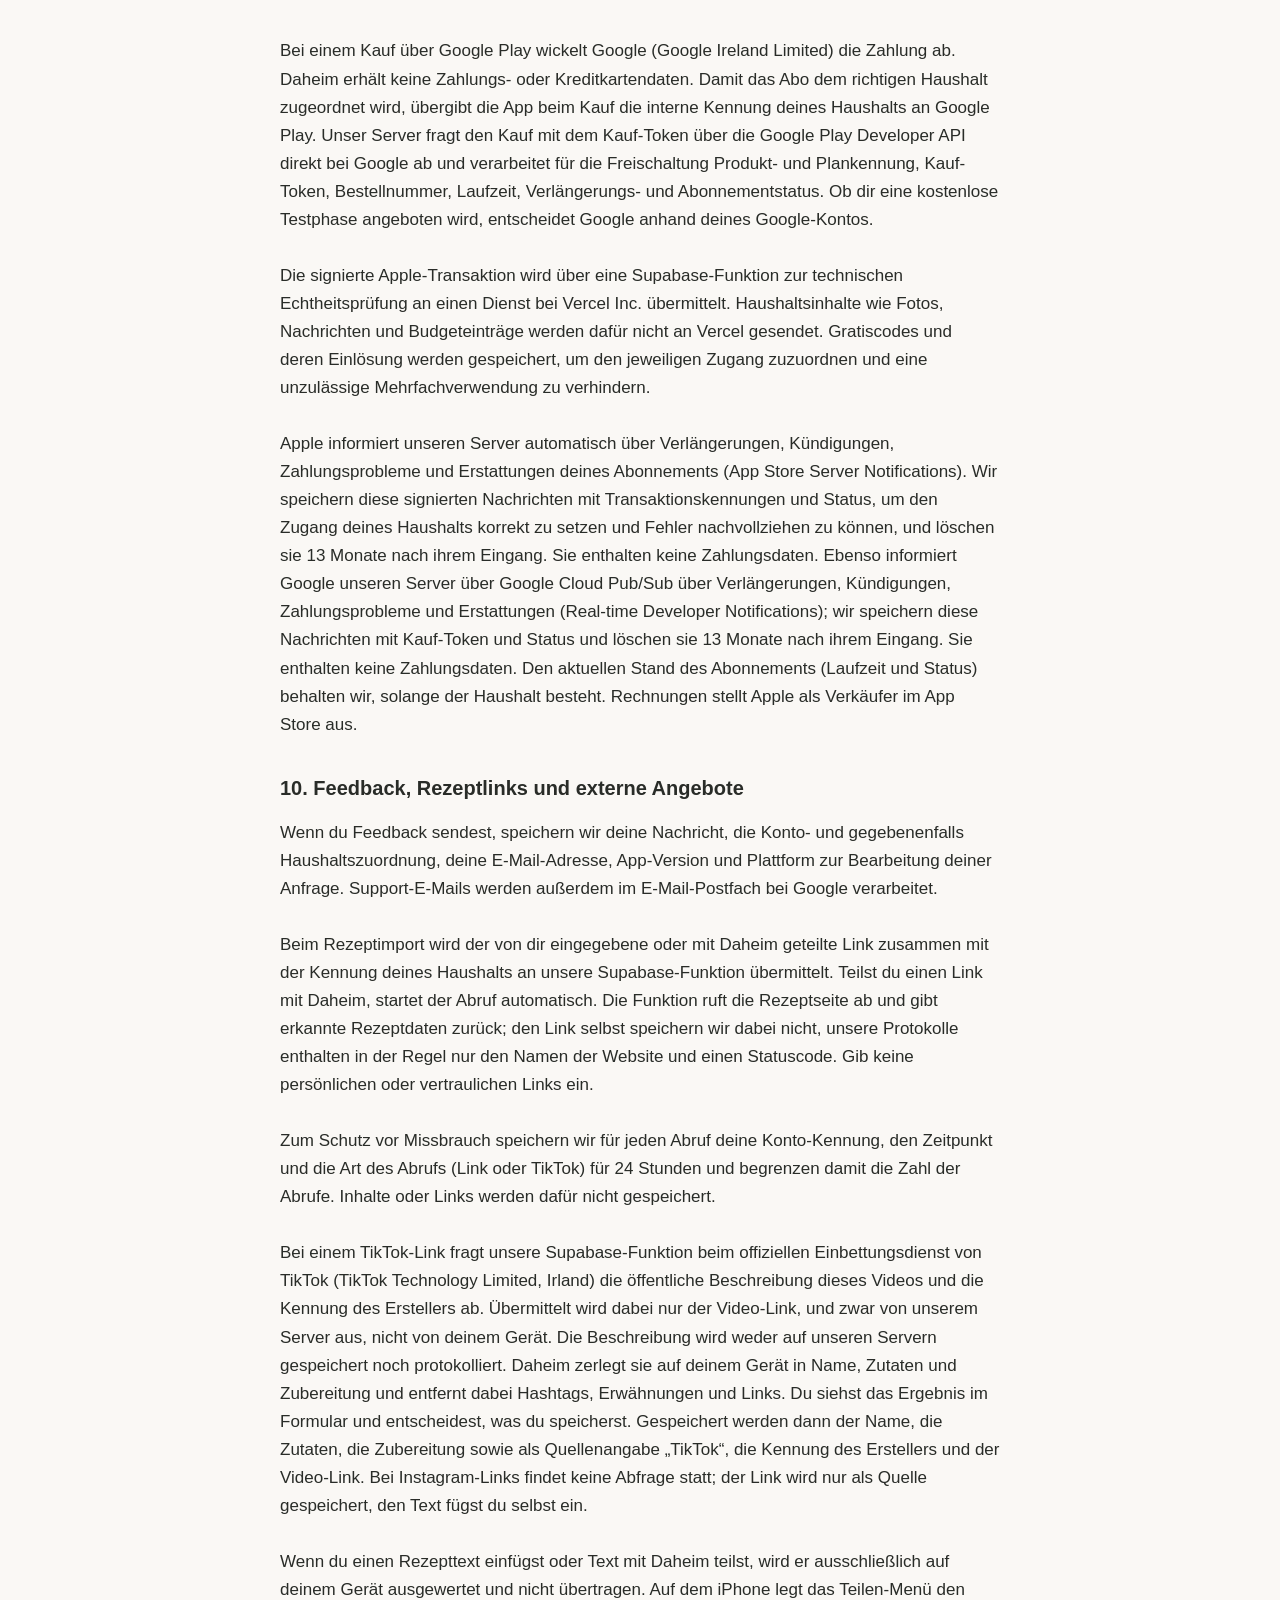
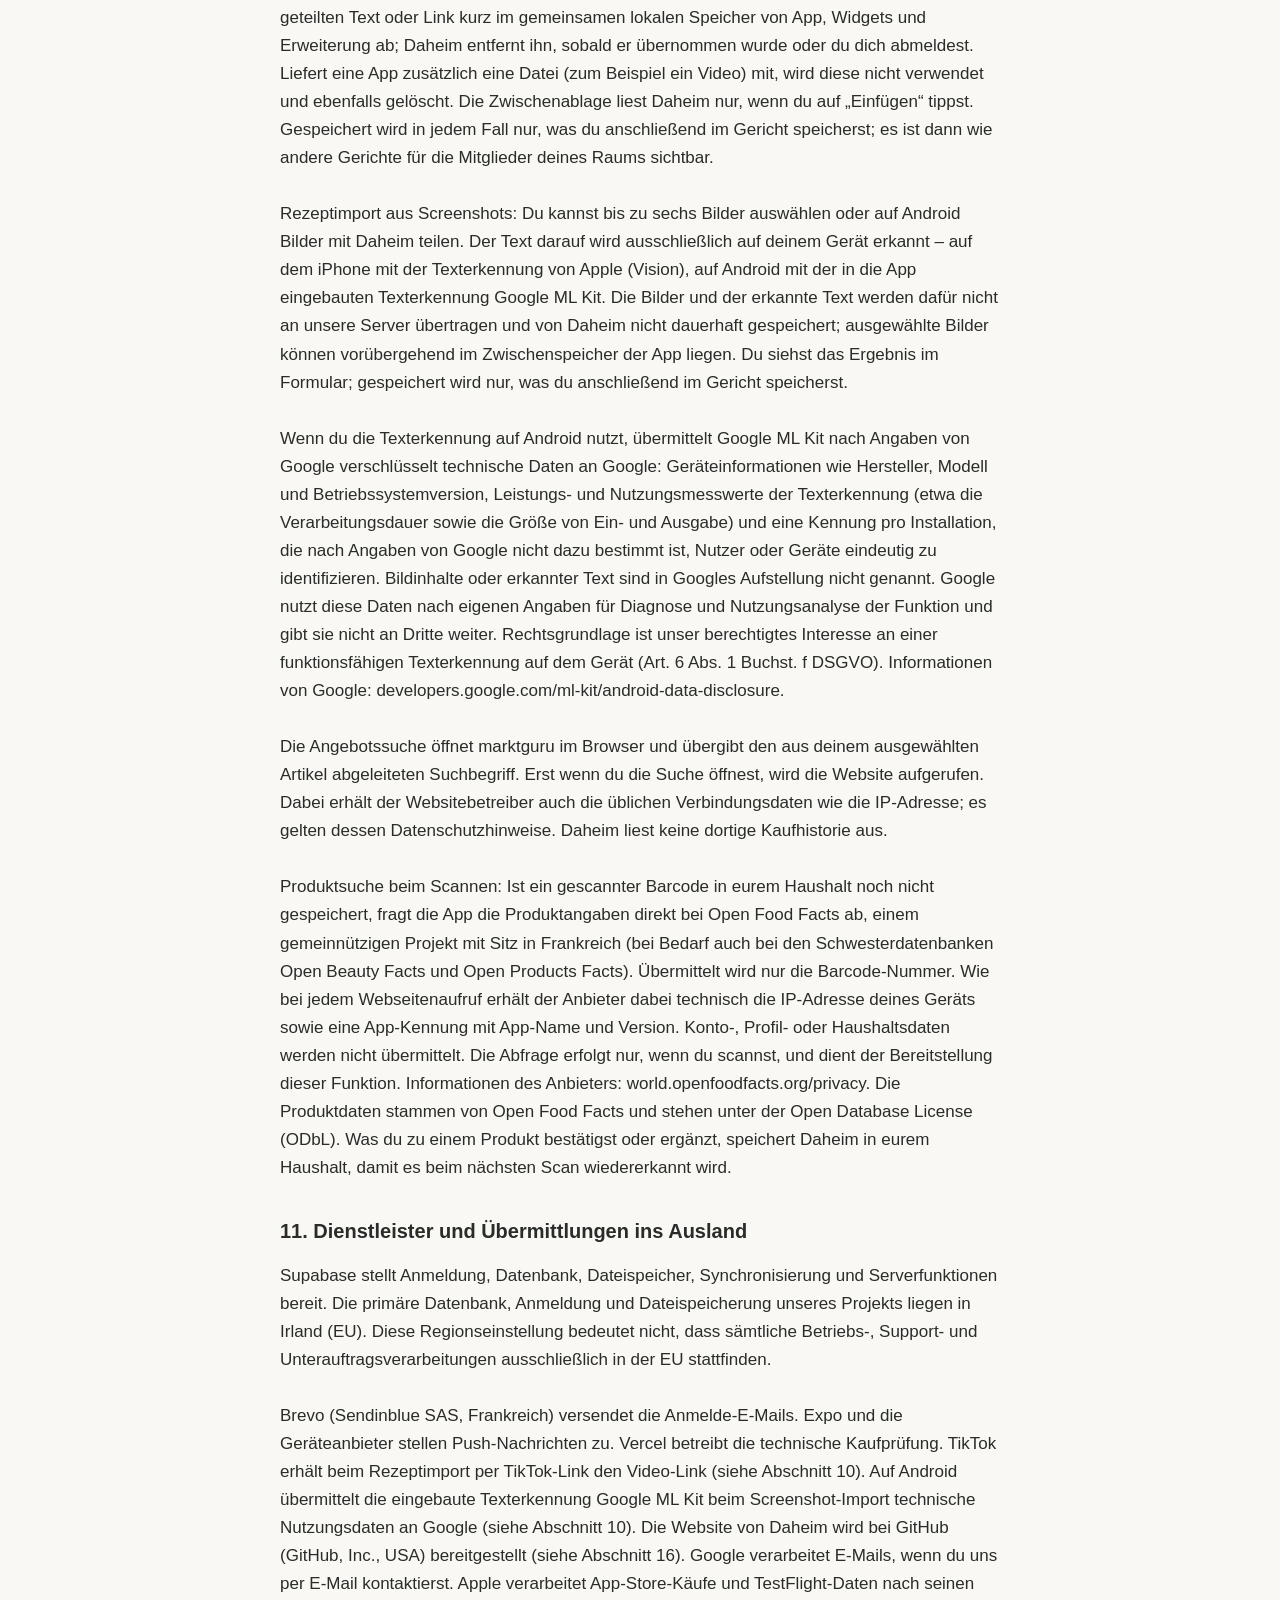
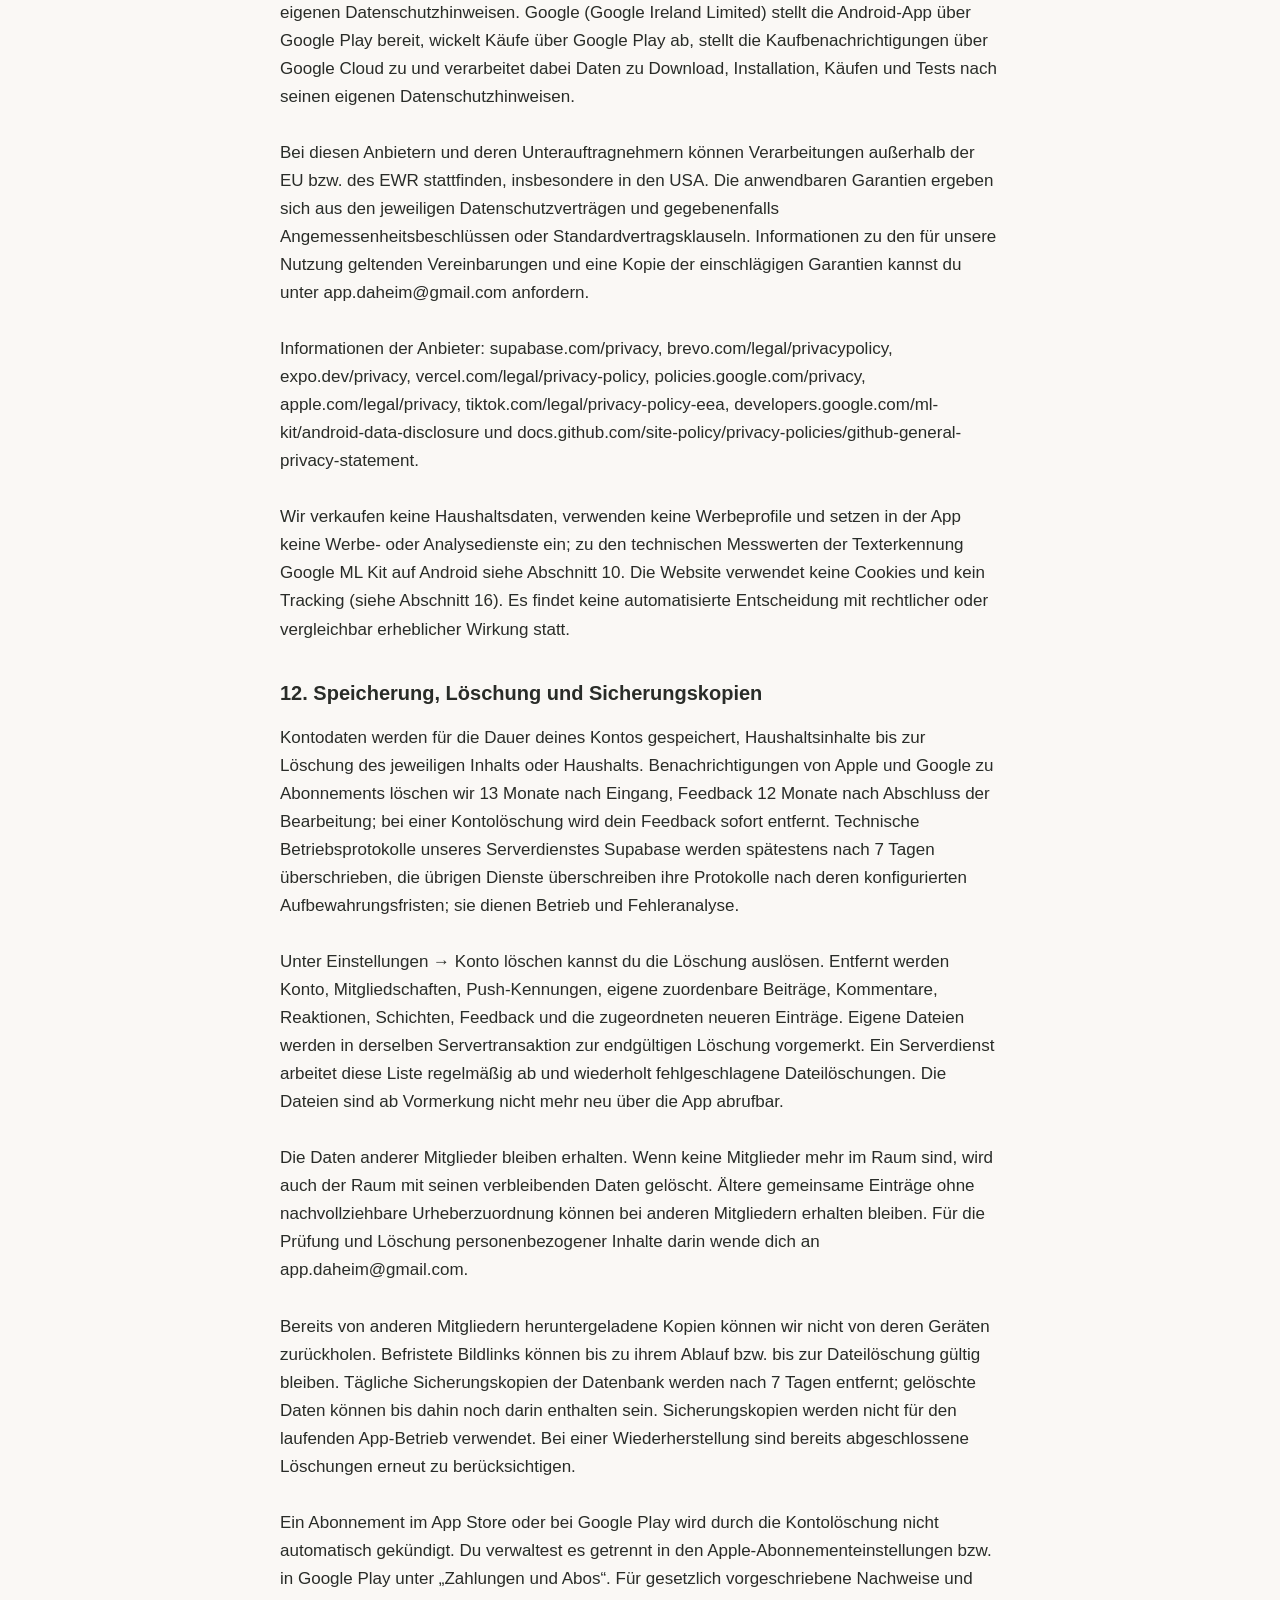
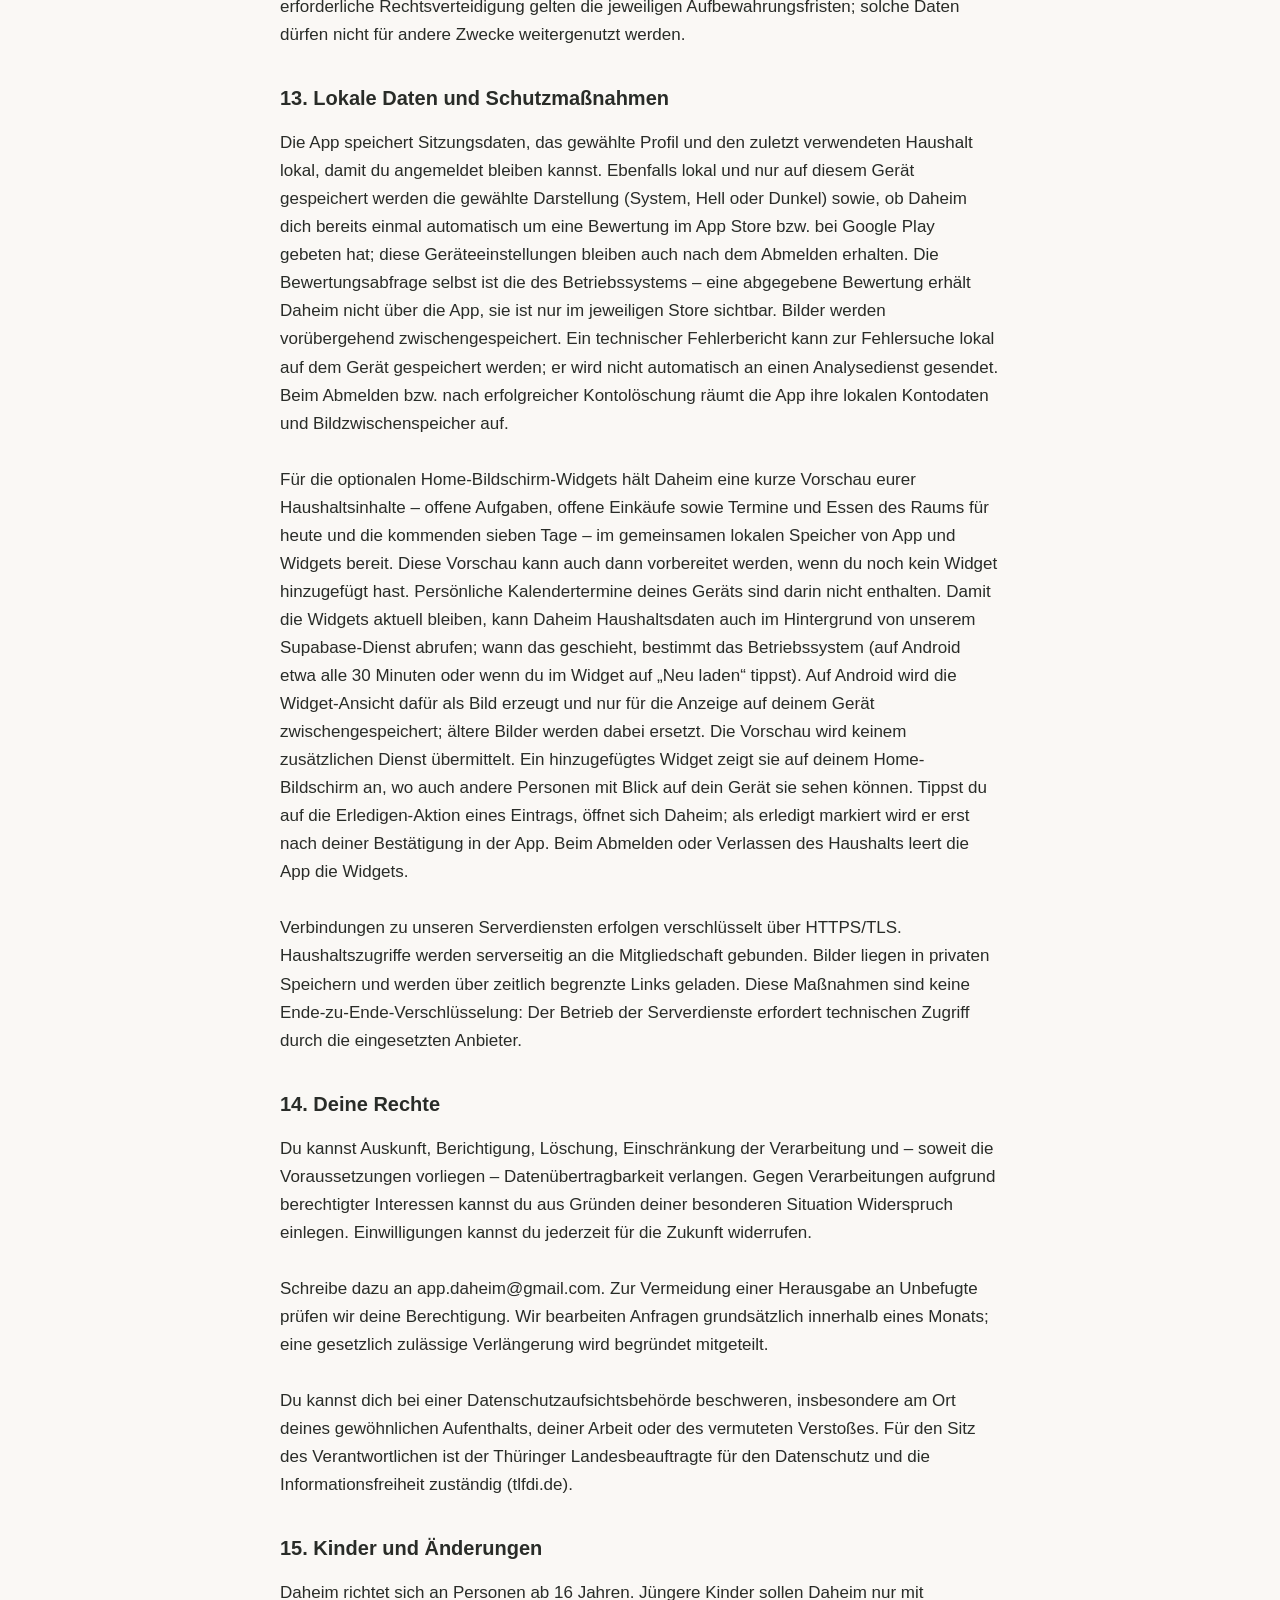
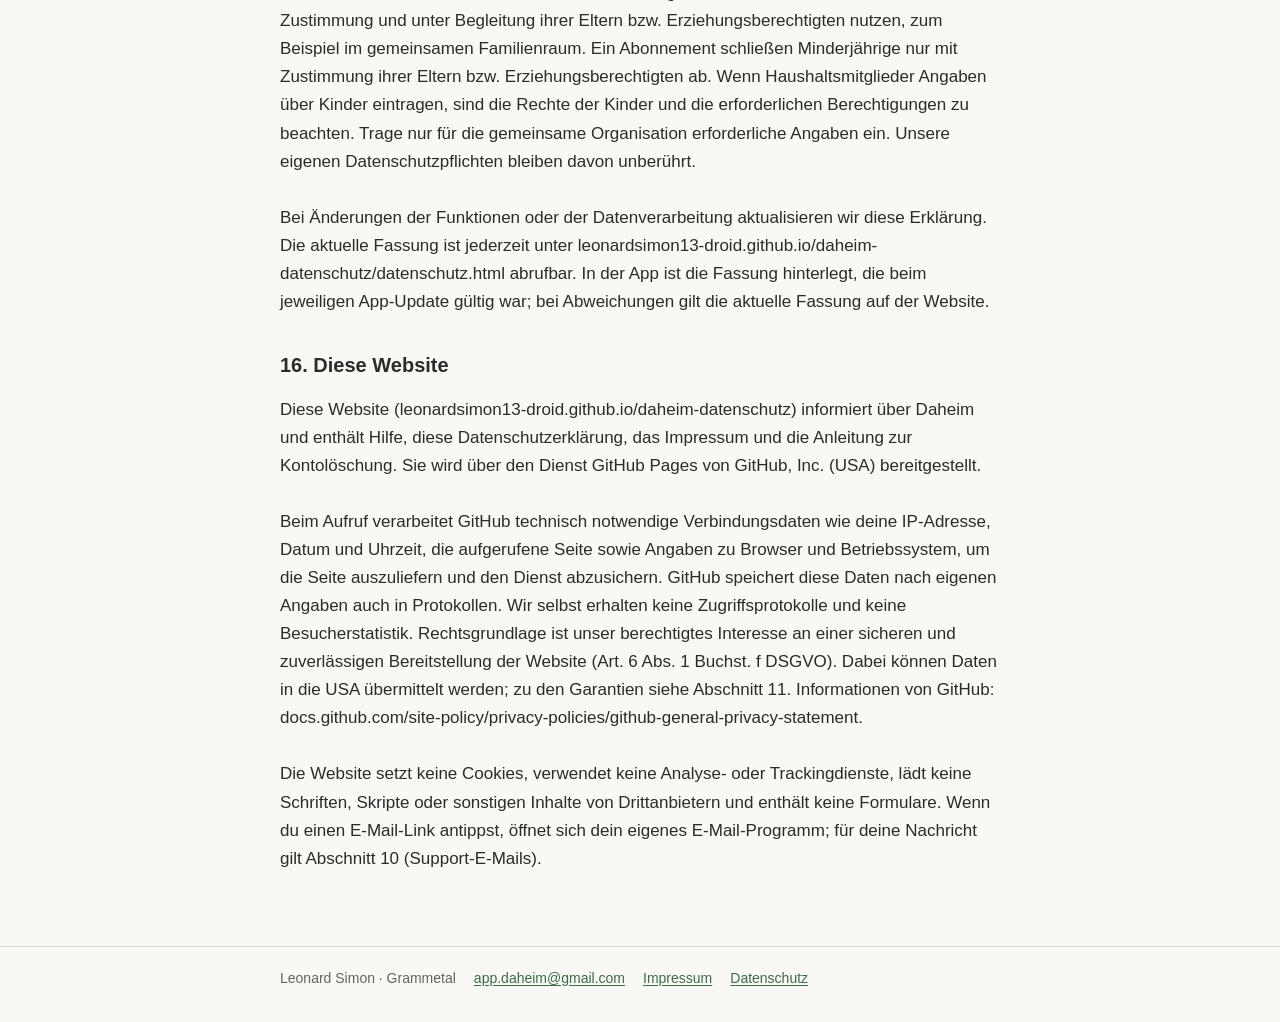
==== commit 809df0b6: "Website-Prüfung 24.10.2026: Datenschutz, Hilfe, Abo-Infos, Sicherheit - Datenschutzerklärung Stand 2" ====
--- a/index.html
+++ b/index.html
@@ -1,22 +1,44 @@
-<!doctype html><html lang="de"><head><meta charset="utf-8"><meta name="viewport" content="width=device-width,initial-scale=1"><meta name="robots" content="noindex"><title>Daheim – Datenschutzerklärung</title><style>body{margin:0;background:#faf8f5;color:#292c28;font:17px/1.65 system-ui,sans-serif}main{max-width:760px;margin:auto;padding:40px 24px 80px}h1{font-size:32px}h2{margin-top:36px;font-size:21px}p{white-space:pre-line;overflow-wrap:anywhere}nav a{color:#42664a;margin-right:20px}</style></head><body><main><nav><a href="datenschutz.html">Datenschutz</a><a href="impressum.html">Impressum</a></nav><h1>Datenschutzerklärung</h1><p>Stand: 18. Oktober 2026</p><section><h2>1. Verantwortlicher und Kontakt</h2><p>Leonard Simon
+<!DOCTYPE html>
+<html lang="de">
+<head>
+<meta charset="utf-8">
+<meta name="viewport" content="width=device-width, initial-scale=1">
+<meta http-equiv="Content-Security-Policy" content="default-src 'none'; style-src 'self'; img-src 'self'; base-uri 'none'; form-action 'none'">
+<meta name="referrer" content="strict-origin-when-cross-origin">
+<title>Datenschutzerklärung – Daheim</title>
+<meta name="description" content="Datenschutzerklärung der Daheim-App und dieser Website.">
+<link rel="stylesheet" href="stil.css">
+</head>
+<body>
+<header class="kopf"><div class="kopf-innen"><a class="marke" href="hilfe.html">Daheim</a><nav aria-label="Hauptnavigation"><a href="hilfe.html">Hilfe &amp; Support</a><a href="datenschutz.html" aria-current="page">Datenschutz</a><a href="impressum.html">Impressum</a><a href="konto-loeschen.html">Konto löschen</a></nav></div></header>
+<main>
+<div class="rechtstext"><h1>Datenschutzerklärung</h1><p class="stand">Stand: 24. Oktober 2026</p>
+<nav class="inhalt" aria-label="Inhalt"><strong>Inhalt</strong><ol><li><a href="#a1">Verantwortlicher und Kontakt</a></li><li><a href="#a2">Wofür Daheim Daten verarbeitet</a></li><li><a href="#a3">Anmeldung, Profil und Haushalt</a></li><li><a href="#a4">Gemeinsame Inhalte und Budget</a></li><li><a href="#a5">Besonders persönliche Angaben</a></li><li><a href="#a6">Fotos und Geräteberechtigungen</a></li><li><a href="#a7">Zugriff auf deinen Kalender (freiwillig)</a></li><li><a href="#a8">Benachrichtigungen und Erinnerungen</a></li><li><a href="#a9">Abonnements und Kaufprüfung</a></li><li><a href="#a10">Feedback, Rezeptlinks und externe Angebote</a></li><li><a href="#a11">Dienstleister und Übermittlungen ins Ausland</a></li><li><a href="#a12">Speicherung, Löschung und Sicherungskopien</a></li><li><a href="#a13">Lokale Daten und Schutzmaßnahmen</a></li><li><a href="#a14">Deine Rechte</a></li><li><a href="#a15">Kinder und Änderungen</a></li><li><a href="#a16">Diese Website</a></li></ol></nav>
+<section id="a1"><h2>1. Verantwortlicher und Kontakt</h2><p>Leonard Simon
 Am Brachberg 18
 99428 Grammetal
 Deutschland
 E-Mail: app.daheim@gmail.com
 
-Diese Erklärung betrifft die Daheim-App. Für separat besuchte Websites gelten zusätzlich die dortigen Datenschutzhinweise.</p></section><section><h2>2. Wofür Daheim Daten verarbeitet</h2><p>Daheim hilft dir und den eingeladenen Mitgliedern deines Haushalts, euren Alltag gemeinsam zu organisieren. Dafür werden deine Eingaben auf unseren Serverdiensten gespeichert und zwischen euren Geräten synchronisiert. Ohne E-Mail-Adresse ist eine Anmeldung nicht möglich; weitere Angaben machst du abhängig davon, welche Funktionen du nutzen möchtest.
+Diese Erklärung betrifft die Daheim-App und die Website von Daheim unter leonardsimon13-droid.github.io/daheim-datenschutz (siehe Abschnitt 16). Für andere Websites, die du von Daheim aus öffnest, gelten zusätzlich die dortigen Datenschutzhinweise.</p></section>
+<section id="a2"><h2>2. Wofür Daheim Daten verarbeitet</h2><p>Daheim hilft dir und den eingeladenen Mitgliedern deines Haushalts, euren Alltag gemeinsam zu organisieren. Dafür werden deine Eingaben auf unseren Serverdiensten gespeichert und zwischen euren Geräten synchronisiert. Ohne E-Mail-Adresse ist eine Anmeldung nicht möglich; weitere Angaben machst du abhängig davon, welche Funktionen du nutzen möchtest.
 
-Die gemeinsame Haushaltsorganisation und die Anmeldung erfolgen zur Erfüllung des Nutzungsvertrags (Art. 6 Abs. 1 Buchst. b DSGVO). Für freiwillige Geräteberechtigungen und Benachrichtigungen ist deine Einwilligung maßgeblich (Art. 6 Abs. 1 Buchst. a DSGVO). Technische Schutzmaßnahmen und die Untersuchung von Fehlern dienen unserem berechtigten Interesse an einem sicheren, verlässlichen Betrieb (Art. 6 Abs. 1 Buchst. f DSGVO). Soweit gesetzliche Aufbewahrungspflichten bestehen, beruht die dafür notwendige Verarbeitung auf Art. 6 Abs. 1 Buchst. c DSGVO.</p></section><section><h2>3. Anmeldung, Profil und Haushalt</h2><p>Für den E-Mail-Login verarbeiten wir deine E-Mail-Adresse, die Konto-ID sowie zeitlich begrenzte Anmeldecodes und Sitzungsdaten. Der Versand der Login-E-Mail erfolgt über Brevo.
+Die gemeinsame Haushaltsorganisation und die Anmeldung erfolgen zur Erfüllung des Nutzungsvertrags (Art. 6 Abs. 1 Buchst. b DSGVO). Für freiwillige Geräteberechtigungen und Benachrichtigungen ist deine Einwilligung maßgeblich (Art. 6 Abs. 1 Buchst. a DSGVO). Technische Schutzmaßnahmen und die Untersuchung von Fehlern dienen unserem berechtigten Interesse an einem sicheren, verlässlichen Betrieb (Art. 6 Abs. 1 Buchst. f DSGVO). Soweit gesetzliche Aufbewahrungspflichten bestehen, beruht die dafür notwendige Verarbeitung auf Art. 6 Abs. 1 Buchst. c DSGVO.</p></section>
+<section id="a3"><h2>3. Anmeldung, Profil und Haushalt</h2><p>Für den E-Mail-Login verarbeiten wir deine E-Mail-Adresse, die Konto-ID sowie zeitlich begrenzte Anmeldecodes und Sitzungsdaten. Der Versand der Login-E-Mail erfolgt über Brevo.
 
-Zu deinem Profil gehören dein gewählter Name, deine Profilfarbe und ein optionales Profilbild. Wir speichern außerdem eine zufällig erzeugte Installationskennung, deine Haushaltsmitgliedschaften, den Haushaltsnamen, den Einladungscode und ein optionales Raumbild. Der Einladungscode ermöglicht einen Beitritt; teile ihn deshalb nur mit Personen, die Zugang zu eurem Haushalt erhalten sollen. Zum Schutz vor dem Erraten von Einladungscodes zählen wir fehlgeschlagene Beitrittsversuche pro Konto.</p></section><section><h2>4. Gemeinsame Inhalte und Budget</h2><p>Im Haushalt werden Einkaufslisten, Mengen und Kategorien, Aufgaben mit Fälligkeit, Wiederholung, Zuordnung und optionaler Notiz, Termine mit Zeitraum, Wiederholung, Notizen und Teilnehmern sowie Schichten gespeichert. Dazu kommen Gerichte mit Zutaten und Portionen, Essenspläne einschließlich der Angabe, wann ein Gericht als gekocht markiert wurde, eure Vorratskammer mit Bezeichnungen, Mengen, Einheiten, Kategorien und optional Haltbarkeitsdatum und Barcode, im Haushalt gespeicherte Produktzuordnungen (Barcode, Name, Marke, Packungsgröße), die Reihenfolge eurer Home-Kacheln und Einkaufsrubriken, Chatnachrichten, Lesebestätigungen, geteilte Bilder, Momente mit Bildunterschriften, Kommentaren und Reaktionen sowie Aktivitäten und Benachrichtigungen. Notizen zu Aufgaben sind wie die Aufgabe selbst für alle Mitglieder des Haushalts sichtbar.
+Zu deinem Profil gehören dein gewählter Name, deine Profilfarbe und ein optionales Profilbild. Wir speichern außerdem eine zufällig erzeugte Installationskennung, deine Haushaltsmitgliedschaften, den Haushaltsnamen, den Einladungscode und ein optionales Raumbild. Der Einladungscode ermöglicht einen Beitritt; teile ihn deshalb nur mit Personen, die Zugang zu eurem Haushalt erhalten sollen. Zum Schutz vor dem Erraten von Einladungscodes zählen wir fehlgeschlagene Beitrittsversuche pro Konto.</p></section>
+<section id="a4"><h2>4. Gemeinsame Inhalte und Budget</h2><p>Im Haushalt werden Einkaufslisten, Mengen und Kategorien, Aufgaben mit Fälligkeit, Wiederholung, Zuordnung und optionaler Notiz, Termine mit Zeitraum, Wiederholung, Notizen und Teilnehmern sowie Schichten gespeichert. Dazu kommen Gerichte mit Zutaten und Portionen, Essenspläne einschließlich der Angabe, wann ein Gericht als gekocht markiert wurde, eure Vorratskammer mit Bezeichnungen, Mengen, Einheiten, Kategorien und optional Haltbarkeitsdatum und Barcode, im Haushalt gespeicherte Produktzuordnungen (Barcode, Name, Marke, Packungsgröße), die Reihenfolge eurer Home-Kacheln und Einkaufsrubriken, Chatnachrichten, Lesebestätigungen, geteilte Bilder, Momente mit Bildunterschriften, Kommentaren und Reaktionen sowie Aktivitäten und Benachrichtigungen. Notizen zu Aufgaben sind wie die Aufgabe selbst für alle Mitglieder des Haushalts sichtbar.
 
 Im Budget verarbeiten wir eure selbst eingetragenen Einnahmen und Ausgaben, Beträge, Bezeichnungen, Kategorien, Buchungsdaten, wiederkehrende Fixkosten mit ihrem Gültigkeitszeitraum und monatlichen Ausgabenlimits. Diese Finanzangaben sind für alle Mitglieder desselben Haushalts sichtbar. Daheim greift dafür nicht auf Bankkonten zu und fragt keine Kontonummern oder Kartendaten ab.
 
 Persönliche Beiträge werden ihrem Urheber zugeordnet, damit sie bei einer Kontolöschung entfernt werden können. Bei älteren gemeinsamen Einträgen ist eine solche Zuordnung teilweise nicht vorhanden.
 
-Andere Haushaltsmitglieder können Angaben über dich eintragen, etwa eine Aufgabenzuordnung oder eine Terminteilnahme. Diese Mitglieder sind dann die Quelle der Angaben. Eingetragene Haushaltsinhalte sind innerhalb des Haushalts geteilt und kein privater Bereich nur für dich. Gib nur Inhalte ein, die du mit diesem Personenkreis teilen möchtest. Für Angaben über andere Personen brauchst du eine entsprechende Berechtigung.</p></section><section><h2>5. Besonders persönliche Angaben</h2><p>Freitexte, Bilder, Ausgabebezeichnungen und die Schichtangabe „Krank“ können besonders persönliche Informationen enthalten, insbesondere Gesundheitsdaten. Daheim ist kein Gesundheitsdienst. Vermeide Diagnosen, medizinische Dokumente und andere sensible Einzelheiten. Die freiwillige Verarbeitung deiner eigenen Schichtangabe „Krank“ setzt deine ausdrückliche Einwilligung voraus (Art. 9 Abs. 2 Buchst. a DSGVO). Du kannst diese Einwilligung durch Löschen oder Ändern der betreffenden Einträge widerrufen; die Verarbeitung vor dem Widerruf bleibt davon unberührt.</p></section><section><h2>6. Fotos und Geräteberechtigungen</h2><p>Die App fragt nach Zugriff auf die Fotomediathek, wenn du ein Bild auswählen möchtest. Hochgeladen wird das von dir ausgewählte Bild. Die App lädt nicht deine gesamte Mediathek oder dein Adressbuch hoch und erfasst keinen Gerätestandort. Du kannst Berechtigungen jederzeit in den Geräteeinstellungen ändern. Bereits geteilte Bilder bleiben bis zur Löschung gespeichert; ein Widerruf der Mediathekberechtigung allein löscht sie nicht.
+Andere Haushaltsmitglieder können Angaben über dich eintragen, etwa eine Aufgabenzuordnung oder eine Terminteilnahme. Diese Mitglieder sind dann die Quelle der Angaben. Eingetragene Haushaltsinhalte sind innerhalb des Haushalts geteilt und kein privater Bereich nur für dich. Gib nur Inhalte ein, die du mit diesem Personenkreis teilen möchtest. Für Angaben über andere Personen brauchst du eine entsprechende Berechtigung.</p></section>
+<section id="a5"><h2>5. Besonders persönliche Angaben</h2><p>Freitexte, Bilder, Ausgabebezeichnungen und die Schichtangabe „Krank“ können besonders persönliche Informationen enthalten, insbesondere Gesundheitsdaten. Daheim ist kein Gesundheitsdienst. Vermeide Diagnosen, medizinische Dokumente und andere sensible Einzelheiten. Die freiwillige Verarbeitung deiner eigenen Schichtangabe „Krank“ setzt deine ausdrückliche Einwilligung voraus (Art. 9 Abs. 2 Buchst. a DSGVO). Du kannst diese Einwilligung durch Löschen oder Ändern der betreffenden Einträge widerrufen; die Verarbeitung vor dem Widerruf bleibt davon unberührt.</p></section>
+<section id="a6"><h2>6. Fotos und Geräteberechtigungen</h2><p>Für Profilbild, Raumbild, Chatbilder und Momente fragt die App nach Zugriff auf die Fotomediathek, wenn du ein Bild auswählen möchtest. Hochgeladen wird das von dir ausgewählte Bild. Für den Rezeptimport aus Screenshots nutzt Daheim dagegen die Bildauswahl des Betriebssystems ohne Mediathek-Berechtigung; Daheim erhält dabei nur die Bilder, die du antippst (siehe Abschnitt 10). Die App lädt nicht deine gesamte Mediathek oder dein Adressbuch hoch und erfasst keinen Gerätestandort. Du kannst Berechtigungen jederzeit in den Geräteeinstellungen ändern. Bereits geteilte Bilder bleiben bis zur Löschung gespeichert; ein Widerruf der Mediathekberechtigung allein löscht sie nicht.
 
-Für den Barcode-Scanner fragt die App nach Zugriff auf die Kamera, sobald du den Scanner öffnest. Das Kamerabild wird ausschließlich auf deinem Gerät ausgewertet, um den Barcode zu lesen. Es werden dabei keine Fotos oder Videos aufgenommen, gespeichert oder hochgeladen, und es wird kein Mikrofonzugriff angefragt. Ohne Kamerazugriff kannst du Produkte weiterhin von Hand eintragen.</p></section><section><h2>7. Zugriff auf deinen Kalender (freiwillig)</h2><p>Wenn du es in den Einstellungen einschaltest, zeigt Daheim dir deine persönlichen Termine von deinem iPhone bzw. Android-Gerät neben den Terminen deines Raums an. Auf Android gehören dazu auch Termine aus Konten wie Google Kalender, die auf deinem Gerät eingerichtet sind; eine Anmeldung bei Google in Daheim findet nicht statt. Diese Funktion ist standardmäßig aus. Ohne deine ausdrückliche Zustimmung greift Daheim nicht auf deinen Kalender zu.
+Für den Barcode-Scanner fragt die App nach Zugriff auf die Kamera, sobald du den Scanner öffnest. Das Kamerabild wird ausschließlich auf deinem Gerät ausgewertet, um den Barcode zu lesen. Es werden dabei keine Fotos oder Videos aufgenommen, gespeichert oder hochgeladen, und es wird kein Mikrofonzugriff angefragt. Ohne Kamerazugriff kannst du Produkte weiterhin von Hand eintragen.</p></section>
+<section id="a7"><h2>7. Zugriff auf deinen Kalender (freiwillig)</h2><p>Wenn du es in den Einstellungen einschaltest, zeigt Daheim dir deine persönlichen Termine von deinem iPhone bzw. Android-Gerät neben den Terminen deines Raums an. Auf Android gehören dazu auch Termine aus Konten wie Google Kalender, die auf deinem Gerät eingerichtet sind; eine Anmeldung bei Google in Daheim findet nicht statt. Diese Funktion ist standardmäßig aus. Ohne deine ausdrückliche Zustimmung greift Daheim nicht auf deinen Kalender zu.
 
 Was dabei passiert: Die App liest die Termine des angezeigten Zeitraums direkt auf deinem Gerät aus und zeigt sie dort an. Daheim liest nur; es erstellt, ändert oder löscht keine Einträge in deinem Kalender. Auf Android fragt Daheim ausschließlich die Berechtigung zum Lesen des Kalenders an. Auf dem iPhone bietet iOS nur einen vollständigen Kalenderzugriff an; Daheim nutzt davon ausschließlich das Lesen. Auch auf dem iPhone gehören Termine aus Konten wie Google Kalender dazu, die in den iOS-Einstellungen eingerichtet sind.
 
@@ -26,17 +48,20 @@
 
 Rechtsgrundlage ist deine Einwilligung (Art. 6 Abs. 1 Buchst. a DSGVO). Du kannst sie jederzeit widerrufen, indem du die Funktion in den App-Einstellungen ausschaltest oder Daheim den Kalenderzugriff in den Einstellungen deines Geräts (iOS bzw. Android) entziehst. Nach dem Ausschalten entfernt Daheim die persönlichen Termine aus seiner Anzeige. Einen Entzug der Berechtigung prüft die App bei der Rückkehr in den Vordergrund. Die ursprünglichen Einträge in deinem Gerätekalender bleiben unverändert.
 
-An dieser Funktion sind keine Dienstleister beteiligt, da die Daten dein Gerät nicht verlassen.</p></section><section><h2>8. Benachrichtigungen und Erinnerungen</h2><p>Nach deiner Erlaubnis speichern wir eine Push-Kennung und die Geräteplattform zu deinem Konto. Für die Zustellung verwenden wir Expo (650 Industries, Inc.) und auf iOS den Apple Push Notification Service; bei Android erfolgt die Zustellung über Google Firebase Cloud Messaging.
+An dieser Funktion sind keine Dienstleister beteiligt, da die Daten dein Gerät nicht verlassen.</p></section>
+<section id="a8"><h2>8. Benachrichtigungen und Erinnerungen</h2><p>Nach deiner Erlaubnis speichern wir eine Push-Kennung und die Geräteplattform zu deinem Konto. Für die Zustellung verwenden wir Expo (650 Industries, Inc.) und auf iOS den Apple Push Notification Service; bei Android erfolgt die Zustellung über Google Firebase Cloud Messaging.
 
 Übermittelt werden die Push-Kennung, ein allgemeiner Hinweistext sowie technische Verweise auf den Haushalt, den betreffenden Eintrag und den Benachrichtigungstyp. Die Einzelheiten von Aufgaben, Terminen, Chatnachrichten und Budgeteinträgen erscheinen in der App und werden von unserem Push-Versand nicht als Nachrichtentext weitergegeben. Expo verarbeitet den Versandinhalt nach eigenen Angaben nur für die Weiterleitung.
 
-Du kannst Benachrichtigungen in den Geräteeinstellungen deaktivieren. Beim nächsten Abgleich entfernt Daheim die gespeicherte Gerätezuordnung. Beim Abmelden wird das aktuelle Gerät vom Versand abgemeldet; bei der Kontolöschung werden alle Push-Kennungen des Kontos entfernt.</p></section><section><h2>9. Abonnements und Kaufprüfung</h2><p>Bei einem Kauf im App Store wickelt Apple die Zahlung in eigener Verantwortung ab. Daheim erhält keine Zahlungs- oder Kreditkartendaten. Für die Freischaltung des Haushalts werden Produktkennung, Transaktionskennungen, Laufzeit, Verlängerungs- und Abonnementstatus verarbeitet.
+Du kannst Benachrichtigungen in den Geräteeinstellungen deaktivieren. Beim nächsten Abgleich entfernt Daheim die gespeicherte Gerätezuordnung. Beim Abmelden wird das aktuelle Gerät vom Versand abgemeldet; bei der Kontolöschung werden alle Push-Kennungen des Kontos entfernt.</p></section>
+<section id="a9"><h2>9. Abonnements und Kaufprüfung</h2><p>Bei einem Kauf im App Store wickelt Apple die Zahlung in eigener Verantwortung ab. Daheim erhält keine Zahlungs- oder Kreditkartendaten. Für die Freischaltung des Haushalts werden Produktkennung, Transaktionskennungen, Laufzeit, Verlängerungs- und Abonnementstatus verarbeitet.
 
-In der Android-App ist derzeit kein Kauf möglich. Ein Raum wird dort über ein bereits bestehendes Abo des Raums oder über einen Gratiscode freigeschaltet; Zahlungsdaten werden dabei nicht verarbeitet.
+Bei einem Kauf über Google Play wickelt Google (Google Ireland Limited) die Zahlung ab. Daheim erhält keine Zahlungs- oder Kreditkartendaten. Damit das Abo dem richtigen Haushalt zugeordnet wird, übergibt die App beim Kauf die interne Kennung deines Haushalts an Google Play. Unser Server fragt den Kauf mit dem Kauf-Token über die Google Play Developer API direkt bei Google ab und verarbeitet für die Freischaltung Produkt- und Plankennung, Kauf-Token, Bestellnummer, Laufzeit, Verlängerungs- und Abonnementstatus. Ob dir eine kostenlose Testphase angeboten wird, entscheidet Google anhand deines Google-Kontos.
 
 Die signierte Apple-Transaktion wird über eine Supabase-Funktion zur technischen Echtheitsprüfung an einen Dienst bei Vercel Inc. übermittelt. Haushaltsinhalte wie Fotos, Nachrichten und Budgeteinträge werden dafür nicht an Vercel gesendet. Gratiscodes und deren Einlösung werden gespeichert, um den jeweiligen Zugang zuzuordnen und eine unzulässige Mehrfachverwendung zu verhindern.
 
-Apple informiert unseren Server automatisch über Verlängerungen, Kündigungen, Zahlungsprobleme und Erstattungen deines Abonnements (App Store Server Notifications). Wir speichern diese signierten Nachrichten mit Transaktionskennungen und Status, um den Zugang deines Haushalts korrekt zu setzen und Fehler nachvollziehen zu können, und löschen sie 13 Monate nach ihrem Eingang. Sie enthalten keine Zahlungsdaten. Den aktuellen Stand des Abonnements (Laufzeit und Status) behalten wir, solange der Haushalt besteht. Rechnungen stellt Apple als Verkäufer im App Store aus.</p></section><section><h2>10. Feedback, Rezeptlinks und externe Angebote</h2><p>Wenn du Feedback sendest, speichern wir deine Nachricht, die Konto- und gegebenenfalls Haushaltszuordnung, deine E-Mail-Adresse, App-Version und Plattform zur Bearbeitung deiner Anfrage. Support-E-Mails werden außerdem im E-Mail-Postfach bei Google verarbeitet.
+Apple informiert unseren Server automatisch über Verlängerungen, Kündigungen, Zahlungsprobleme und Erstattungen deines Abonnements (App Store Server Notifications). Wir speichern diese signierten Nachrichten mit Transaktionskennungen und Status, um den Zugang deines Haushalts korrekt zu setzen und Fehler nachvollziehen zu können, und löschen sie 13 Monate nach ihrem Eingang. Sie enthalten keine Zahlungsdaten. Ebenso informiert Google unseren Server über Google Cloud Pub/Sub über Verlängerungen, Kündigungen, Zahlungsprobleme und Erstattungen (Real-time Developer Notifications); wir speichern diese Nachrichten mit Kauf-Token und Status und löschen sie 13 Monate nach ihrem Eingang. Sie enthalten keine Zahlungsdaten. Den aktuellen Stand des Abonnements (Laufzeit und Status) behalten wir, solange der Haushalt besteht. Rechnungen stellt Apple als Verkäufer im App Store aus.</p></section>
+<section id="a10"><h2>10. Feedback, Rezeptlinks und externe Angebote</h2><p>Wenn du Feedback sendest, speichern wir deine Nachricht, die Konto- und gegebenenfalls Haushaltszuordnung, deine E-Mail-Adresse, App-Version und Plattform zur Bearbeitung deiner Anfrage. Support-E-Mails werden außerdem im E-Mail-Postfach bei Google verarbeitet.
 
 Beim Rezeptimport wird der von dir eingegebene oder mit Daheim geteilte Link zusammen mit der Kennung deines Haushalts an unsere Supabase-Funktion übermittelt. Teilst du einen Link mit Daheim, startet der Abruf automatisch. Die Funktion ruft die Rezeptseite ab und gibt erkannte Rezeptdaten zurück; den Link selbst speichern wir dabei nicht, unsere Protokolle enthalten in der Regel nur den Namen der Website und einen Statuscode. Gib keine persönlichen oder vertraulichen Links ein.
 
@@ -46,17 +71,23 @@
 
 Wenn du einen Rezepttext einfügst oder Text mit Daheim teilst, wird er ausschließlich auf deinem Gerät ausgewertet und nicht übertragen. Auf dem iPhone legt das Teilen-Menü den geteilten Text oder Link kurz im gemeinsamen lokalen Speicher von App, Widgets und Erweiterung ab; Daheim entfernt ihn, sobald er übernommen wurde oder du dich abmeldest. Liefert eine App zusätzlich eine Datei (zum Beispiel ein Video) mit, wird diese nicht verwendet und ebenfalls gelöscht. Die Zwischenablage liest Daheim nur, wenn du auf „Einfügen“ tippst. Gespeichert wird in jedem Fall nur, was du anschließend im Gericht speicherst; es ist dann wie andere Gerichte für die Mitglieder deines Raums sichtbar.
 
+Rezeptimport aus Screenshots: Du kannst bis zu sechs Bilder auswählen oder auf Android Bilder mit Daheim teilen. Der Text darauf wird ausschließlich auf deinem Gerät erkannt – auf dem iPhone mit der Texterkennung von Apple (Vision), auf Android mit der in die App eingebauten Texterkennung Google ML Kit. Die Bilder und der erkannte Text werden dafür nicht an unsere Server übertragen und von Daheim nicht dauerhaft gespeichert; ausgewählte Bilder können vorübergehend im Zwischenspeicher der App liegen. Du siehst das Ergebnis im Formular; gespeichert wird nur, was du anschließend im Gericht speicherst.
+
+Wenn du die Texterkennung auf Android nutzt, übermittelt Google ML Kit nach Angaben von Google verschlüsselt technische Daten an Google: Geräteinformationen wie Hersteller, Modell und Betriebssystemversion, Leistungs- und Nutzungsmesswerte der Texterkennung (etwa die Verarbeitungsdauer sowie die Größe von Ein- und Ausgabe) und eine Kennung pro Installation, die nach Angaben von Google nicht dazu bestimmt ist, Nutzer oder Geräte eindeutig zu identifizieren. Bildinhalte oder erkannter Text sind in Googles Aufstellung nicht genannt. Google nutzt diese Daten nach eigenen Angaben für Diagnose und Nutzungsanalyse der Funktion und gibt sie nicht an Dritte weiter. Rechtsgrundlage ist unser berechtigtes Interesse an einer funktionsfähigen Texterkennung auf dem Gerät (Art. 6 Abs. 1 Buchst. f DSGVO). Informationen von Google: developers.google.com/ml-kit/android-data-disclosure.
+
 Die Angebotssuche öffnet marktguru im Browser und übergibt den aus deinem ausgewählten Artikel abgeleiteten Suchbegriff. Erst wenn du die Suche öffnest, wird die Website aufgerufen. Dabei erhält der Websitebetreiber auch die üblichen Verbindungsdaten wie die IP-Adresse; es gelten dessen Datenschutzhinweise. Daheim liest keine dortige Kaufhistorie aus.
 
-Produktsuche beim Scannen: Ist ein gescannter Barcode in eurem Haushalt noch nicht gespeichert, fragt die App die Produktangaben direkt bei Open Food Facts ab, einem gemeinnützigen Projekt mit Sitz in Frankreich (bei Bedarf auch bei den Schwesterdatenbanken Open Beauty Facts und Open Products Facts). Übermittelt wird nur die Barcode-Nummer. Wie bei jedem Webseitenaufruf erhält der Anbieter dabei technisch die IP-Adresse deines Geräts sowie eine App-Kennung mit App-Name und Version. Konto-, Profil- oder Haushaltsdaten werden nicht übermittelt. Die Abfrage erfolgt nur, wenn du scannst, und dient der Bereitstellung dieser Funktion. Informationen des Anbieters: world.openfoodfacts.org/privacy. Die Produktdaten stammen von Open Food Facts und stehen unter der Open Database License (ODbL). Was du zu einem Produkt bestätigst oder ergänzt, speichert Daheim in eurem Haushalt, damit es beim nächsten Scan wiedererkannt wird.</p></section><section><h2>11. Dienstleister und Übermittlungen ins Ausland</h2><p>Supabase stellt Anmeldung, Datenbank, Dateispeicher, Synchronisierung und Serverfunktionen bereit. Die primäre Datenbank, Anmeldung und Dateispeicherung unseres Projekts liegen in Irland (EU). Diese Regionseinstellung bedeutet nicht, dass sämtliche Betriebs-, Support- und Unterauftragsverarbeitungen ausschließlich in der EU stattfinden.
+Produktsuche beim Scannen: Ist ein gescannter Barcode in eurem Haushalt noch nicht gespeichert, fragt die App die Produktangaben direkt bei Open Food Facts ab, einem gemeinnützigen Projekt mit Sitz in Frankreich (bei Bedarf auch bei den Schwesterdatenbanken Open Beauty Facts und Open Products Facts). Übermittelt wird nur die Barcode-Nummer. Wie bei jedem Webseitenaufruf erhält der Anbieter dabei technisch die IP-Adresse deines Geräts sowie eine App-Kennung mit App-Name und Version. Konto-, Profil- oder Haushaltsdaten werden nicht übermittelt. Die Abfrage erfolgt nur, wenn du scannst, und dient der Bereitstellung dieser Funktion. Informationen des Anbieters: world.openfoodfacts.org/privacy. Die Produktdaten stammen von Open Food Facts und stehen unter der Open Database License (ODbL). Was du zu einem Produkt bestätigst oder ergänzt, speichert Daheim in eurem Haushalt, damit es beim nächsten Scan wiedererkannt wird.</p></section>
+<section id="a11"><h2>11. Dienstleister und Übermittlungen ins Ausland</h2><p>Supabase stellt Anmeldung, Datenbank, Dateispeicher, Synchronisierung und Serverfunktionen bereit. Die primäre Datenbank, Anmeldung und Dateispeicherung unseres Projekts liegen in Irland (EU). Diese Regionseinstellung bedeutet nicht, dass sämtliche Betriebs-, Support- und Unterauftragsverarbeitungen ausschließlich in der EU stattfinden.
 
-Brevo (Sendinblue SAS, Frankreich) versendet die Anmelde-E-Mails. Expo und die Geräteanbieter stellen Push-Nachrichten zu. Vercel betreibt die technische Kaufprüfung. TikTok erhält beim Rezeptimport per TikTok-Link den Video-Link (siehe Abschnitt 10). Google verarbeitet E-Mails, wenn du uns per E-Mail kontaktierst. Apple verarbeitet App-Store-Käufe und TestFlight-Daten nach seinen eigenen Datenschutzhinweisen. Google (Google Ireland Limited) stellt die Android-App über Google Play bereit und verarbeitet dabei Daten zu Download, Installation und Tests nach seinen eigenen Datenschutzhinweisen.
+Brevo (Sendinblue SAS, Frankreich) versendet die Anmelde-E-Mails. Expo und die Geräteanbieter stellen Push-Nachrichten zu. Vercel betreibt die technische Kaufprüfung. TikTok erhält beim Rezeptimport per TikTok-Link den Video-Link (siehe Abschnitt 10). Auf Android übermittelt die eingebaute Texterkennung Google ML Kit beim Screenshot-Import technische Nutzungsdaten an Google (siehe Abschnitt 10). Die Website von Daheim wird bei GitHub (GitHub, Inc., USA) bereitgestellt (siehe Abschnitt 16). Google verarbeitet E-Mails, wenn du uns per E-Mail kontaktierst. Apple verarbeitet App-Store-Käufe und TestFlight-Daten nach seinen eigenen Datenschutzhinweisen. Google (Google Ireland Limited) stellt die Android-App über Google Play bereit, wickelt Käufe über Google Play ab, stellt die Kaufbenachrichtigungen über Google Cloud zu und verarbeitet dabei Daten zu Download, Installation, Käufen und Tests nach seinen eigenen Datenschutzhinweisen.
 
 Bei diesen Anbietern und deren Unterauftragnehmern können Verarbeitungen außerhalb der EU bzw. des EWR stattfinden, insbesondere in den USA. Die anwendbaren Garantien ergeben sich aus den jeweiligen Datenschutzverträgen und gegebenenfalls Angemessenheitsbeschlüssen oder Standardvertragsklauseln. Informationen zu den für unsere Nutzung geltenden Vereinbarungen und eine Kopie der einschlägigen Garantien kannst du unter app.daheim@gmail.com anfordern.
 
-Informationen der Anbieter: supabase.com/privacy, brevo.com/legal/privacypolicy, expo.dev/privacy, vercel.com/legal/privacy-policy, policies.google.com/privacy, apple.com/legal/privacy und tiktok.com/legal/privacy-policy-eea.
+Informationen der Anbieter: supabase.com/privacy, brevo.com/legal/privacypolicy, expo.dev/privacy, vercel.com/legal/privacy-policy, policies.google.com/privacy, apple.com/legal/privacy, tiktok.com/legal/privacy-policy-eea, developers.google.com/ml-kit/android-data-disclosure und docs.github.com/site-policy/privacy-policies/github-general-privacy-statement.
 
-Wir verkaufen keine Haushaltsdaten, verwenden keine Werbeprofile und setzen in der App keine eigenen Werbe- oder Analyse-SDKs ein. Es findet keine automatisierte Entscheidung mit rechtlicher oder vergleichbar erheblicher Wirkung statt.</p></section><section><h2>12. Speicherung, Löschung und Sicherungskopien</h2><p>Kontodaten werden für die Dauer deines Kontos gespeichert, Haushaltsinhalte bis zur Löschung des jeweiligen Inhalts oder Haushalts. Benachrichtigungen von Apple zu Abonnements löschen wir 13 Monate nach Eingang, Feedback 12 Monate nach Abschluss der Bearbeitung; bei einer Kontolöschung wird dein Feedback sofort entfernt. Technische Betriebsprotokolle unseres Serverdienstes Supabase werden spätestens nach 7 Tagen überschrieben, die übrigen Dienste überschreiben ihre Protokolle nach deren konfigurierten Aufbewahrungsfristen; sie dienen Betrieb und Fehleranalyse.
+Wir verkaufen keine Haushaltsdaten, verwenden keine Werbeprofile und setzen in der App keine Werbe- oder Analysedienste ein; zu den technischen Messwerten der Texterkennung Google ML Kit auf Android siehe Abschnitt 10. Die Website verwendet keine Cookies und kein Tracking (siehe Abschnitt 16). Es findet keine automatisierte Entscheidung mit rechtlicher oder vergleichbar erheblicher Wirkung statt.</p></section>
+<section id="a12"><h2>12. Speicherung, Löschung und Sicherungskopien</h2><p>Kontodaten werden für die Dauer deines Kontos gespeichert, Haushaltsinhalte bis zur Löschung des jeweiligen Inhalts oder Haushalts. Benachrichtigungen von Apple und Google zu Abonnements löschen wir 13 Monate nach Eingang, Feedback 12 Monate nach Abschluss der Bearbeitung; bei einer Kontolöschung wird dein Feedback sofort entfernt. Technische Betriebsprotokolle unseres Serverdienstes Supabase werden spätestens nach 7 Tagen überschrieben, die übrigen Dienste überschreiben ihre Protokolle nach deren konfigurierten Aufbewahrungsfristen; sie dienen Betrieb und Fehleranalyse.
 
 Unter Einstellungen → Konto löschen kannst du die Löschung auslösen. Entfernt werden Konto, Mitgliedschaften, Push-Kennungen, eigene zuordenbare Beiträge, Kommentare, Reaktionen, Schichten, Feedback und die zugeordneten neueren Einträge. Eigene Dateien werden in derselben Servertransaktion zur endgültigen Löschung vorgemerkt. Ein Serverdienst arbeitet diese Liste regelmäßig ab und wiederholt fehlgeschlagene Dateilöschungen. Die Dateien sind ab Vormerkung nicht mehr neu über die App abrufbar.
 
@@ -64,14 +95,26 @@
 
 Bereits von anderen Mitgliedern heruntergeladene Kopien können wir nicht von deren Geräten zurückholen. Befristete Bildlinks können bis zu ihrem Ablauf bzw. bis zur Dateilöschung gültig bleiben. Tägliche Sicherungskopien der Datenbank werden nach 7 Tagen entfernt; gelöschte Daten können bis dahin noch darin enthalten sein. Sicherungskopien werden nicht für den laufenden App-Betrieb verwendet. Bei einer Wiederherstellung sind bereits abgeschlossene Löschungen erneut zu berücksichtigen.
 
-Ein App-Store-Abonnement wird durch die Kontolöschung nicht automatisch gekündigt. Du verwaltest es getrennt in den Apple-Abonnementeinstellungen. Für gesetzlich vorgeschriebene Nachweise und erforderliche Rechtsverteidigung gelten die jeweiligen Aufbewahrungsfristen; solche Daten dürfen nicht für andere Zwecke weitergenutzt werden.</p></section><section><h2>13. Lokale Daten und Schutzmaßnahmen</h2><p>Die App speichert Sitzungsdaten, das gewählte Profil und den zuletzt verwendeten Haushalt lokal, damit du angemeldet bleiben kannst. Ebenfalls lokal und nur auf diesem Gerät gespeichert werden die gewählte Darstellung (System, Hell oder Dunkel) sowie, ob Daheim dich bereits einmal automatisch um eine Bewertung im App Store bzw. bei Google Play gebeten hat; diese Geräteeinstellungen bleiben auch nach dem Abmelden erhalten. Die Bewertungsabfrage selbst ist die des Betriebssystems – eine abgegebene Bewertung erhält Daheim nicht über die App, sie ist nur im jeweiligen Store sichtbar. Bilder werden vorübergehend zwischengespeichert. Ein technischer Fehlerbericht kann zur Fehlersuche lokal auf dem Gerät gespeichert werden; er wird nicht automatisch an einen Analysedienst gesendet. Beim Abmelden bzw. nach erfolgreicher Kontolöschung räumt die App ihre lokalen Kontodaten und Bildzwischenspeicher auf.
+Ein Abonnement im App Store oder bei Google Play wird durch die Kontolöschung nicht automatisch gekündigt. Du verwaltest es getrennt in den Apple-Abonnementeinstellungen bzw. in Google Play unter „Zahlungen und Abos“. Für gesetzlich vorgeschriebene Nachweise und erforderliche Rechtsverteidigung gelten die jeweiligen Aufbewahrungsfristen; solche Daten dürfen nicht für andere Zwecke weitergenutzt werden.</p></section>
+<section id="a13"><h2>13. Lokale Daten und Schutzmaßnahmen</h2><p>Die App speichert Sitzungsdaten, das gewählte Profil und den zuletzt verwendeten Haushalt lokal, damit du angemeldet bleiben kannst. Ebenfalls lokal und nur auf diesem Gerät gespeichert werden die gewählte Darstellung (System, Hell oder Dunkel) sowie, ob Daheim dich bereits einmal automatisch um eine Bewertung im App Store bzw. bei Google Play gebeten hat; diese Geräteeinstellungen bleiben auch nach dem Abmelden erhalten. Die Bewertungsabfrage selbst ist die des Betriebssystems – eine abgegebene Bewertung erhält Daheim nicht über die App, sie ist nur im jeweiligen Store sichtbar. Bilder werden vorübergehend zwischengespeichert. Ein technischer Fehlerbericht kann zur Fehlersuche lokal auf dem Gerät gespeichert werden; er wird nicht automatisch an einen Analysedienst gesendet. Beim Abmelden bzw. nach erfolgreicher Kontolöschung räumt die App ihre lokalen Kontodaten und Bildzwischenspeicher auf.
 
 Für die optionalen Home-Bildschirm-Widgets hält Daheim eine kurze Vorschau eurer Haushaltsinhalte – offene Aufgaben, offene Einkäufe sowie Termine und Essen des Raums für heute und die kommenden sieben Tage – im gemeinsamen lokalen Speicher von App und Widgets bereit. Diese Vorschau kann auch dann vorbereitet werden, wenn du noch kein Widget hinzugefügt hast. Persönliche Kalendertermine deines Geräts sind darin nicht enthalten. Damit die Widgets aktuell bleiben, kann Daheim Haushaltsdaten auch im Hintergrund von unserem Supabase-Dienst abrufen; wann das geschieht, bestimmt das Betriebssystem (auf Android etwa alle 30 Minuten oder wenn du im Widget auf „Neu laden“ tippst). Auf Android wird die Widget-Ansicht dafür als Bild erzeugt und nur für die Anzeige auf deinem Gerät zwischengespeichert; ältere Bilder werden dabei ersetzt. Die Vorschau wird keinem zusätzlichen Dienst übermittelt. Ein hinzugefügtes Widget zeigt sie auf deinem Home-Bildschirm an, wo auch andere Personen mit Blick auf dein Gerät sie sehen können. Tippst du auf die Erledigen-Aktion eines Eintrags, öffnet sich Daheim; als erledigt markiert wird er erst nach deiner Bestätigung in der App. Beim Abmelden oder Verlassen des Haushalts leert die App die Widgets.
 
-Verbindungen zu unseren Serverdiensten erfolgen verschlüsselt über HTTPS/TLS. Haushaltszugriffe werden serverseitig an die Mitgliedschaft gebunden. Bilder liegen in privaten Speichern und werden über zeitlich begrenzte Links geladen. Diese Maßnahmen sind keine Ende-zu-Ende-Verschlüsselung: Der Betrieb der Serverdienste erfordert technischen Zugriff durch die eingesetzten Anbieter.</p></section><section><h2>14. Deine Rechte</h2><p>Du kannst Auskunft, Berichtigung, Löschung, Einschränkung der Verarbeitung und – soweit die Voraussetzungen vorliegen – Datenübertragbarkeit verlangen. Gegen Verarbeitungen aufgrund berechtigter Interessen kannst du aus Gründen deiner besonderen Situation Widerspruch einlegen. Einwilligungen kannst du jederzeit für die Zukunft widerrufen.
+Verbindungen zu unseren Serverdiensten erfolgen verschlüsselt über HTTPS/TLS. Haushaltszugriffe werden serverseitig an die Mitgliedschaft gebunden. Bilder liegen in privaten Speichern und werden über zeitlich begrenzte Links geladen. Diese Maßnahmen sind keine Ende-zu-Ende-Verschlüsselung: Der Betrieb der Serverdienste erfordert technischen Zugriff durch die eingesetzten Anbieter.</p></section>
+<section id="a14"><h2>14. Deine Rechte</h2><p>Du kannst Auskunft, Berichtigung, Löschung, Einschränkung der Verarbeitung und – soweit die Voraussetzungen vorliegen – Datenübertragbarkeit verlangen. Gegen Verarbeitungen aufgrund berechtigter Interessen kannst du aus Gründen deiner besonderen Situation Widerspruch einlegen. Einwilligungen kannst du jederzeit für die Zukunft widerrufen.
 
 Schreibe dazu an app.daheim@gmail.com. Zur Vermeidung einer Herausgabe an Unbefugte prüfen wir deine Berechtigung. Wir bearbeiten Anfragen grundsätzlich innerhalb eines Monats; eine gesetzlich zulässige Verlängerung wird begründet mitgeteilt.
 
-Du kannst dich bei einer Datenschutzaufsichtsbehörde beschweren, insbesondere am Ort deines gewöhnlichen Aufenthalts, deiner Arbeit oder des vermuteten Verstoßes. Für den Sitz des Verantwortlichen ist der Thüringer Landesbeauftragte für den Datenschutz und die Informationsfreiheit zuständig (tlfdi.de).</p></section><section><h2>15. Kinder und Änderungen</h2><p>Daheim richtet sich an Personen ab 16 Jahren. Jüngere Kinder sollen Daheim nur mit Zustimmung und unter Begleitung ihrer Eltern bzw. Erziehungsberechtigten nutzen, zum Beispiel im gemeinsamen Familienraum. Ein Abonnement schließen Minderjährige nur mit Zustimmung ihrer Eltern bzw. Erziehungsberechtigten ab. Wenn Haushaltsmitglieder Angaben über Kinder eintragen, sind die Rechte der Kinder und die erforderlichen Berechtigungen zu beachten. Trage nur für die gemeinsame Organisation erforderliche Angaben ein. Unsere eigenen Datenschutzpflichten bleiben davon unberührt.
+Du kannst dich bei einer Datenschutzaufsichtsbehörde beschweren, insbesondere am Ort deines gewöhnlichen Aufenthalts, deiner Arbeit oder des vermuteten Verstoßes. Für den Sitz des Verantwortlichen ist der Thüringer Landesbeauftragte für den Datenschutz und die Informationsfreiheit zuständig (tlfdi.de).</p></section>
+<section id="a15"><h2>15. Kinder und Änderungen</h2><p>Daheim richtet sich an Personen ab 16 Jahren. Jüngere Kinder sollen Daheim nur mit Zustimmung und unter Begleitung ihrer Eltern bzw. Erziehungsberechtigten nutzen, zum Beispiel im gemeinsamen Familienraum. Ein Abonnement schließen Minderjährige nur mit Zustimmung ihrer Eltern bzw. Erziehungsberechtigten ab. Wenn Haushaltsmitglieder Angaben über Kinder eintragen, sind die Rechte der Kinder und die erforderlichen Berechtigungen zu beachten. Trage nur für die gemeinsame Organisation erforderliche Angaben ein. Unsere eigenen Datenschutzpflichten bleiben davon unberührt.
 
-Bei Änderungen der Funktionen oder der Datenverarbeitung aktualisieren wir diese Erklärung. Die aktuelle Fassung ist in der App zugänglich.</p></section></main></body></html>+Bei Änderungen der Funktionen oder der Datenverarbeitung aktualisieren wir diese Erklärung. Die aktuelle Fassung ist jederzeit unter leonardsimon13-droid.github.io/daheim-datenschutz/datenschutz.html abrufbar. In der App ist die Fassung hinterlegt, die beim jeweiligen App-Update gültig war; bei Abweichungen gilt die aktuelle Fassung auf der Website.</p></section>
+<section id="a16"><h2>16. Diese Website</h2><p>Diese Website (leonardsimon13-droid.github.io/daheim-datenschutz) informiert über Daheim und enthält Hilfe, diese Datenschutzerklärung, das Impressum und die Anleitung zur Kontolöschung. Sie wird über den Dienst GitHub Pages von GitHub, Inc. (USA) bereitgestellt.
+
+Beim Aufruf verarbeitet GitHub technisch notwendige Verbindungsdaten wie deine IP-Adresse, Datum und Uhrzeit, die aufgerufene Seite sowie Angaben zu Browser und Betriebssystem, um die Seite auszuliefern und den Dienst abzusichern. GitHub speichert diese Daten nach eigenen Angaben auch in Protokollen. Wir selbst erhalten keine Zugriffsprotokolle und keine Besucherstatistik. Rechtsgrundlage ist unser berechtigtes Interesse an einer sicheren und zuverlässigen Bereitstellung der Website (Art. 6 Abs. 1 Buchst. f DSGVO). Dabei können Daten in die USA übermittelt werden; zu den Garantien siehe Abschnitt 11. Informationen von GitHub: docs.github.com/site-policy/privacy-policies/github-general-privacy-statement.
+
+Die Website setzt keine Cookies, verwendet keine Analyse- oder Trackingdienste, lädt keine Schriften, Skripte oder sonstigen Inhalte von Drittanbietern und enthält keine Formulare. Wenn du einen E-Mail-Link antippst, öffnet sich dein eigenes E-Mail-Programm; für deine Nachricht gilt Abschnitt 10 (Support-E-Mails).</p></section></div>
+</main>
+<footer class="fuss"><div class="fuss-innen"><span>Leonard Simon · Grammetal</span><a href="mailto:app.daheim@gmail.com">app.daheim@gmail.com</a><a href="impressum.html">Impressum</a><a href="datenschutz.html">Datenschutz</a></div></footer>
+</body>
+</html>
--- a/stil.css
+++ b/stil.css
@@ -0,0 +1,63 @@
+:root {
+  color-scheme: light dark;
+  --hintergrund: #faf8f5;
+  --flaeche: #f1ede6;
+  --text: #292c28;
+  --text-leise: #62655f;
+  --akzent: #3d6b47;
+  --linie: #ddd8cf;
+}
+@media (prefers-color-scheme: dark) {
+  :root {
+    --hintergrund: #1c1c1a;
+    --flaeche: #262623;
+    --text: #e8e6e0;
+    --text-leise: #a3a198;
+    --akzent: #8fbf97;
+    --linie: #3a3a36;
+  }
+}
+
+* { box-sizing: border-box; }
+html { -webkit-text-size-adjust: 100%; }
+body {
+  margin: 0;
+  background: var(--hintergrund);
+  color: var(--text);
+  font: 17px/1.65 -apple-system, BlinkMacSystemFont, "Segoe UI", Roboto, Helvetica, Arial, sans-serif;
+}
+a { color: var(--akzent); text-underline-offset: 2px; }
+a:focus-visible { outline: 2px solid var(--akzent); outline-offset: 2px; border-radius: 2px; }
+
+.kopf { border-bottom: 1px solid var(--linie); }
+.kopf-innen, main, .fuss-innen { max-width: 760px; margin: 0 auto; padding-left: 20px; padding-right: 20px; }
+.kopf-innen { display: flex; flex-wrap: wrap; align-items: baseline; gap: 6px 24px; padding-top: 14px; padding-bottom: 14px; }
+.marke { font-weight: 700; font-size: 19px; color: var(--text); text-decoration: none; }
+.kopf nav { display: flex; flex-wrap: wrap; gap: 4px 18px; font-size: 15px; }
+.kopf nav a { text-decoration: none; }
+.kopf nav a[aria-current="page"] { color: var(--text); font-weight: 600; }
+
+main { padding-top: 32px; padding-bottom: 56px; }
+h1 { font-size: 30px; line-height: 1.25; margin: 0 0 6px; }
+h2 { font-size: 20px; line-height: 1.35; margin: 36px 0 8px; scroll-margin-top: 16px; }
+.stand { color: var(--text-leise); font-size: 15px; margin-top: 0; }
+p, li { overflow-wrap: anywhere; }
+.rechtstext p { white-space: pre-line; }
+ul, ol { padding-left: 1.3em; }
+
+.kasten { background: var(--flaeche); border-radius: 10px; padding: 4px 20px; margin: 24px 0; }
+.inhalt { background: var(--flaeche); border-radius: 10px; padding: 12px 20px; margin: 24px 0; font-size: 15px; }
+.inhalt ol { margin: 6px 0; columns: 2 16em; column-gap: 24px; }
+
+.fuss { border-top: 1px solid var(--linie); color: var(--text-leise); font-size: 14px; }
+.fuss-innen { padding-top: 20px; padding-bottom: 32px; display: flex; flex-wrap: wrap; gap: 4px 18px; }
+
+@media (max-width: 480px) {
+  body { font-size: 16px; }
+  h1 { font-size: 26px; }
+  main { padding-top: 24px; }
+}
+@media print {
+  .kopf, .fuss, .inhalt { display: none; }
+  body { background: #fff; color: #000; }
+}
